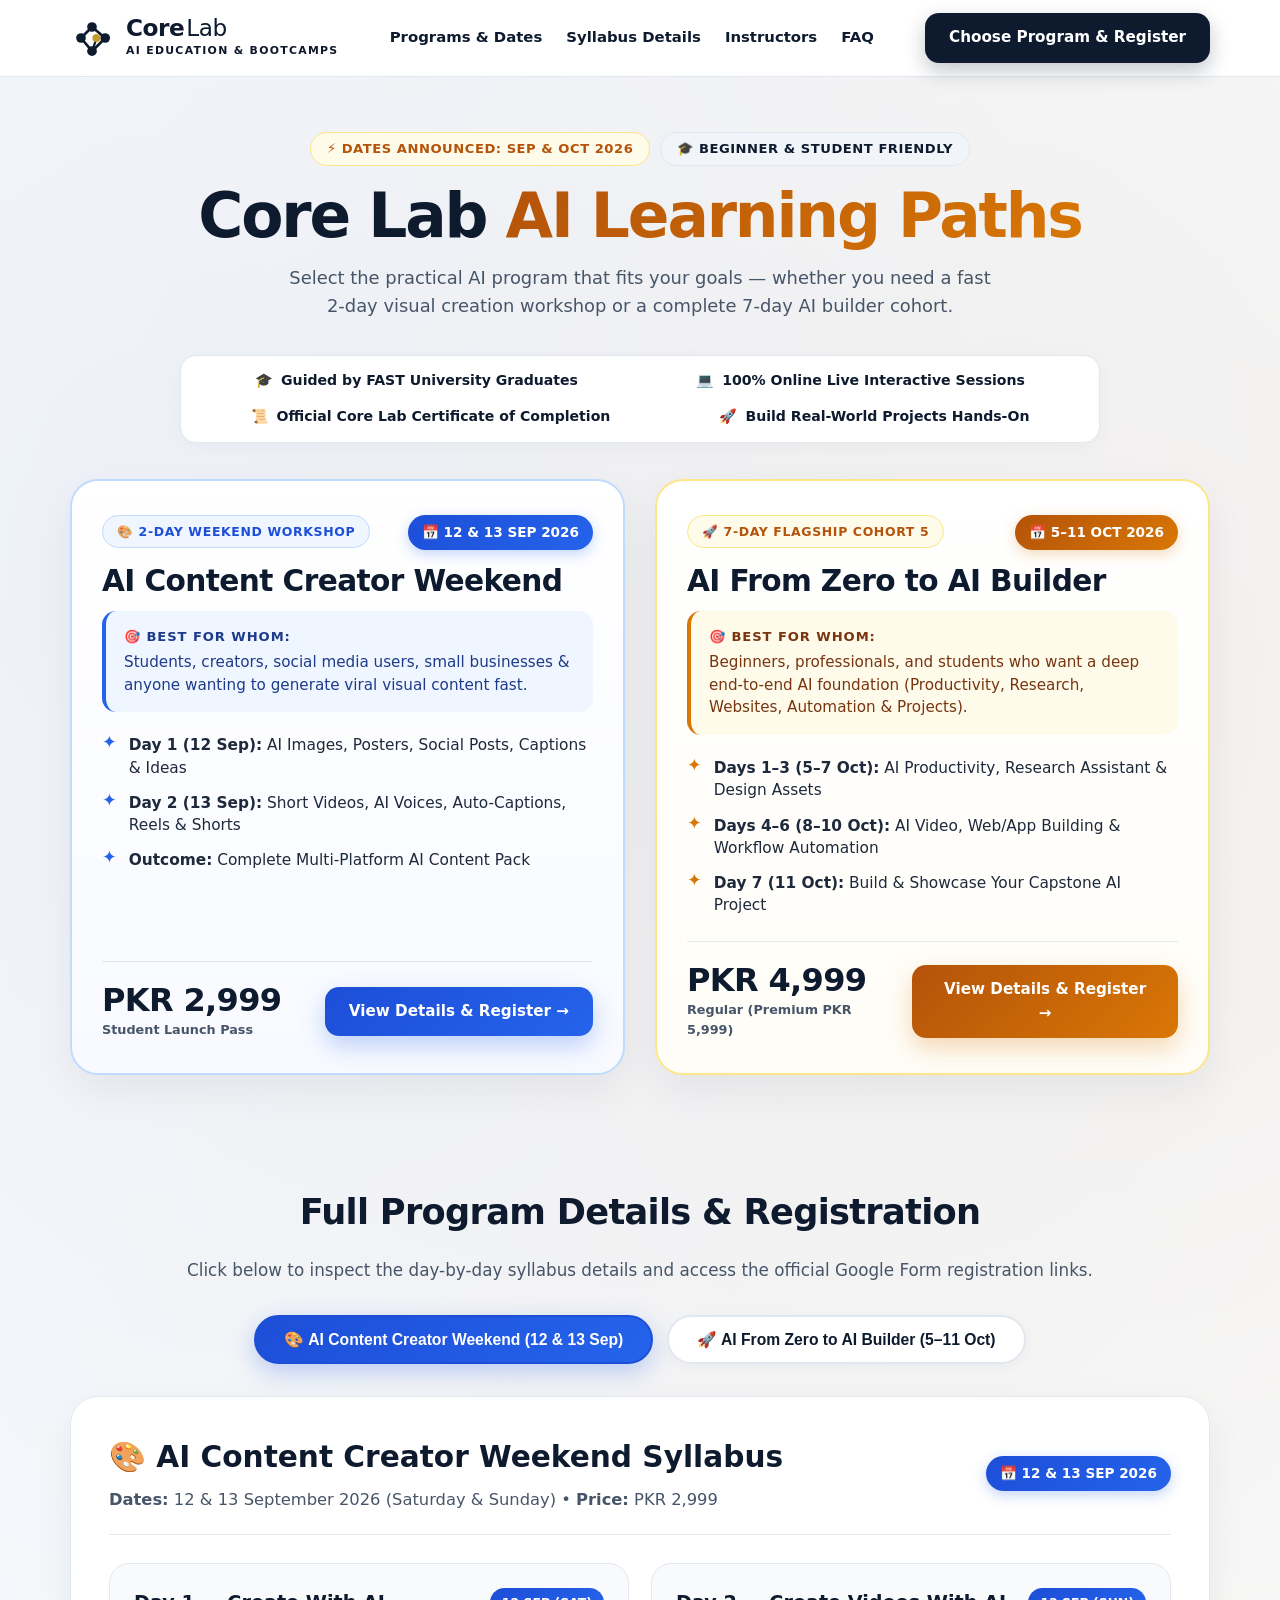
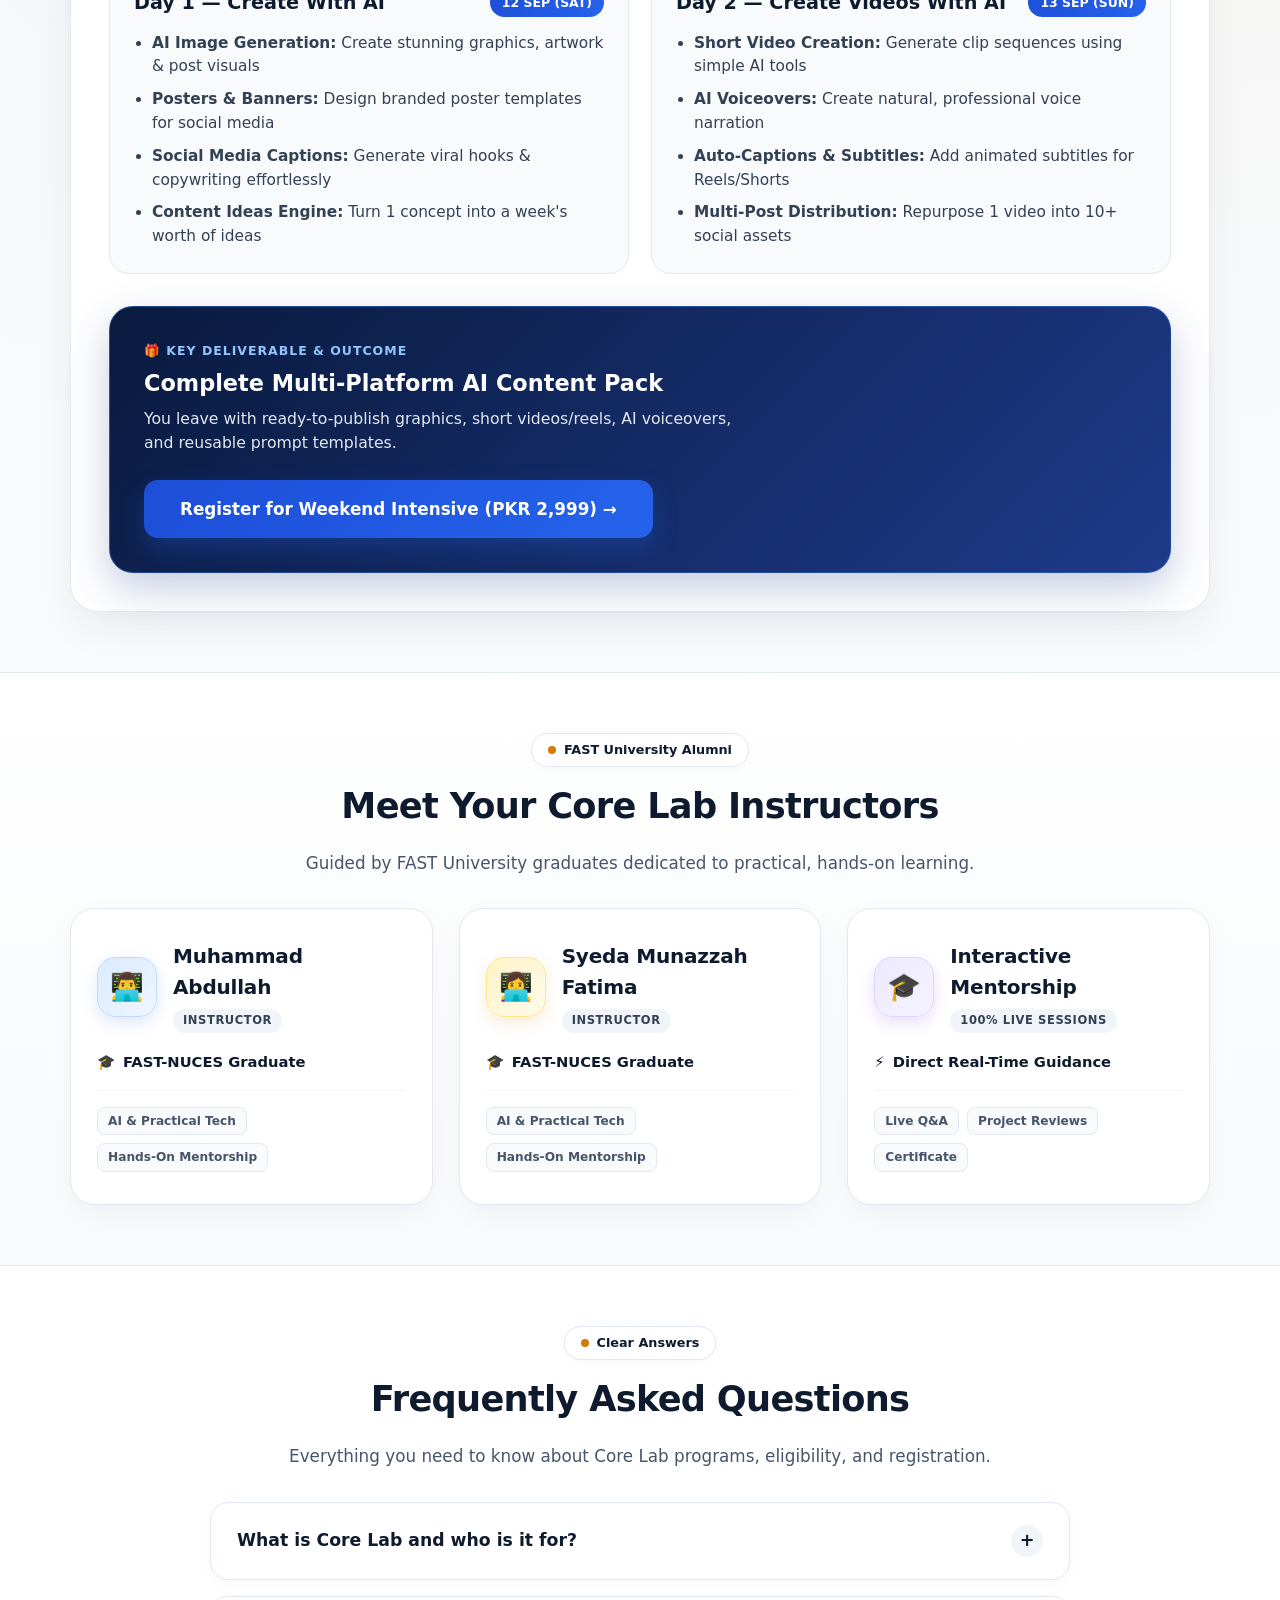
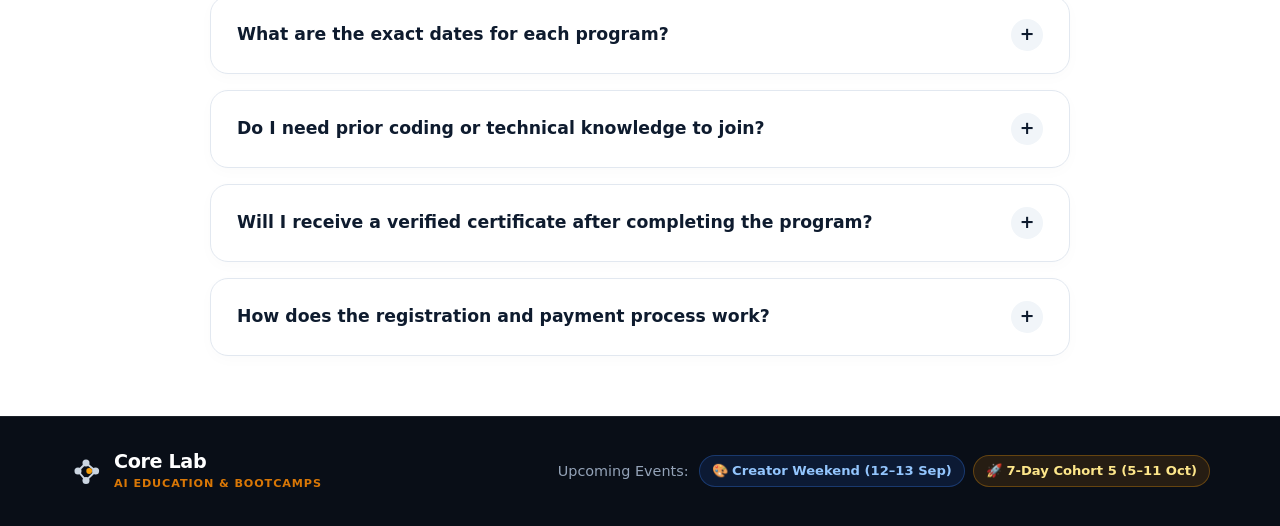
==== index.html @ d82e6e4a "fix: mobile header alignment, button scaling, and responsive text" ====
<!DOCTYPE html>
<html lang="en">
<head>
<meta charset="UTF-8">
<meta name="viewport" content="width=device-width, initial-scale=1.0">
<title>Core Lab | AI Training Programs & Cohorts 2026</title>
<meta name="description" content="Core Lab AI Education. Practical hands-on AI programs for beginners & students. AI Content Creator Weekend (12-13 Sep) & 7-Day Cohort 5 (5-11 Oct). Guided by FAST University graduates.">
<style>
:root {
  /* Core Brand Anchors */
  --core-navy: #0e1b2e;
  --core-navy-dark: #070e18;
  
  /* Vibrant Electric Cobalt / Indigo (Creator Weekend Track) */
  --creator-blue: #2563eb;
  --creator-blue-dark: #1d4ed8;
  --creator-blue-light: #eff6ff;
  --creator-blue-border: #bfdbfe;
  --creator-blue-glow: rgba(37, 99, 235, 0.28);

  /* Rich Radiant Warm Amber / Gold (7-Day AI Builder Cohort 5 Track) */
  --builder-gold: #d97706;
  --builder-gold-dark: #b45309;
  --builder-gold-light: #fffbeb;
  --builder-gold-border: #fde68a;
  --builder-gold-glow: rgba(217, 119, 6, 0.28);
  
  /* Base Neutral & Canvas */
  --ink: #0f172a;
  --muted: #475569;
  --bg: #f8fafc;
  --white: #ffffff;
  --line: #e2e8f0;
  --shadow: 0 16px 40px rgba(15, 23, 42, 0.06);
  --shadow-hover: 0 24px 50px rgba(15, 23, 42, 0.12);
}

* { box-sizing: border-box; }
html { scroll-behavior: smooth; }
body {
  margin: 0;
  font-family: Inter, ui-sans-serif, system-ui, -apple-system, BlinkMacSystemFont, "Segoe UI", Roboto, sans-serif;
  color: var(--ink);
  background: 
    radial-gradient(circle at 15% 15%, rgba(37, 99, 235, 0.05) 0%, transparent 45%),
    radial-gradient(circle at 85% 20%, rgba(217, 119, 6, 0.06) 0%, transparent 45%),
    #f8fafc;
  line-height: 1.55;
}
a { text-decoration: none; color: inherit; }

.container { width: min(1140px, 92%); margin: auto; }

/* Header */
header {
  position: sticky;
  top: 0;
  z-index: 100;
  background: rgba(255, 255, 255, 0.97);
  backdrop-filter: blur(12px);
  border-bottom: 1px solid var(--line);
}
.nav {
  height: 76px;
  display: flex;
  align-items: center;
  justify-content: space-between;
}

/* Official Core Lab Brand Logo Component */
.brand {
  display: flex;
  align-items: center;
  gap: 12px;
  text-decoration: none;
}
.logo-svg {
  width: 44px;
  height: 44px;
  flex-shrink: 0;
}
.brand-text-group {
  display: flex;
  flex-direction: column;
}
.brand-name {
  font-size: 1.45rem;
  line-height: 1;
  color: var(--core-navy);
  letter-spacing: -0.02em;
}
.brand-name b { font-weight: 900; color: var(--core-navy); }
.brand-name span { font-weight: 400; color: var(--core-navy); margin-left: 2px; }
.brand-sub {
  font-size: 0.68rem;
  font-weight: 800;
  letter-spacing: 0.12em;
  color: var(--core-gold);
  text-transform: uppercase;
  margin-top: 3px;
}

.nav-links {
  display: flex;
  gap: 24px;
  align-items: center;
}
.nav-links a {
  font-weight: 700;
  color: var(--core-navy);
  font-size: 0.93rem;
  transition: color 0.2s ease;
}
.nav-links a:hover { color: var(--core-gold); }

.btn {
  display: inline-flex;
  align-items: center;
  justify-content: center;
  gap: 8px;
  border: 0;
  border-radius: 14px;
  padding: 13px 24px;
  font-weight: 800;
  cursor: pointer;
  transition: all 0.22s ease;
  font-size: 0.95rem;
  text-align: center;
}
.btn:hover { transform: translateY(-2px); }
.btn-primary {
  background: var(--core-navy);
  color: white;
  box-shadow: 0 8px 20px rgba(14, 27, 46, 0.25);
}
.btn-primary:hover {
  background: #1a2b44;
}
.btn-header {
  white-space: nowrap;
  flex-shrink: 0;
}
.btn-header .mobile-text { display: none; }
.btn-header .desktop-text { display: inline; }
.btn-creator {
  background: linear-gradient(135deg, var(--creator-blue-dark), var(--creator-blue));
  color: white;
  box-shadow: 0 10px 25px var(--creator-blue-glow);
}
.btn-creator:hover {
  box-shadow: 0 14px 30px rgba(37, 99, 235, 0.45);
}
.btn-builder {
  background: linear-gradient(135deg, var(--builder-gold-dark), var(--builder-gold));
  color: white;
  box-shadow: 0 10px 25px var(--builder-gold-glow);
}
.btn-builder:hover {
  box-shadow: 0 14px 30px rgba(217, 119, 6, 0.45);
}
.btn-outline {
  background: white;
  border: 2px solid var(--line);
  color: var(--core-navy);
}

/* Hero Section */
.hero {
  padding: 55px 0 50px;
  background: transparent;
  text-align: center;
}
.hero-tag-group {
  display: flex;
  justify-content: center;
  gap: 10px;
  flex-wrap: wrap;
  margin-bottom: 16px;
}
.hero-tag {
  background: var(--builder-gold-light);
  color: var(--builder-gold-dark);
  border: 1px solid var(--builder-gold-border);
  font-weight: 800;
  border-radius: 999px;
  padding: 6px 16px;
  font-size: 0.82rem;
  letter-spacing: 0.04em;
}
.hero-tag-navy {
  background: #f1f5f9;
  color: var(--core-navy);
  border-color: #e2e8f0;
}

.hero h1 {
  font-size: clamp(2.4rem, 4.8vw, 4rem);
  line-height: 1.1;
  color: var(--core-navy);
  margin: 0 0 14px;
  letter-spacing: -0.035em;
}
.hero h1 span { 
  background: linear-gradient(135deg, var(--builder-gold-dark), var(--builder-gold));
  -webkit-background-clip: text;
  -webkit-text-fill-color: transparent;
}
.hero p {
  font-size: 1.12rem;
  color: var(--muted);
  max-width: 720px;
  margin: 0 auto 36px;
}

/* Trust Banner */
.trust-banner {
  background: white;
  border: 1px solid var(--line);
  border-radius: 16px;
  padding: 14px 22px;
  max-width: 920px;
  margin: 0 auto 36px;
  display: flex;
  justify-content: space-around;
  align-items: center;
  flex-wrap: wrap;
  gap: 14px;
  box-shadow: 0 4px 20px rgba(0,0,0,0.03);
}
.trust-item {
  display: flex;
  align-items: center;
  gap: 8px;
  font-weight: 700;
  font-size: 0.88rem;
  color: var(--core-navy);
}

/* FRONT PAGE DUAL CARDS */
.dual-programs-grid {
  display: grid;
  grid-template-columns: 1fr 1fr;
  gap: 30px;
  align-items: stretch;
}

.program-card {
  background: white;
  border-radius: 28px;
  padding: 34px 30px;
  box-shadow: var(--shadow);
  display: flex;
  flex-direction: column;
  justify-content: space-between;
  text-align: left;
  position: relative;
  transition: all 0.28s cubic-bezier(0.16, 1, 0.3, 1);
  overflow: hidden;
}
.program-card:hover {
  transform: translateY(-4px);
}

/* LEFT CARD: VIBRANT ELECTRIC COBALT */
.program-card.creator-card {
  border: 2px solid var(--creator-blue-border);
  background: linear-gradient(180deg, #ffffff 0%, #f8faff 100%);
}
.program-card.creator-card:hover {
  border-color: var(--creator-blue);
  box-shadow: 0 24px 50px var(--creator-blue-glow);
}

/* RIGHT CARD: RADIANT AMBER GOLD */
.program-card.builder-card {
  border: 2px solid var(--builder-gold-border);
  background: linear-gradient(180deg, #ffffff 0%, #fffdf7 100%);
}
.program-card.builder-card:hover {
  border-color: var(--builder-gold);
  box-shadow: 0 24px 50px var(--builder-gold-glow);
}

.card-header-top {
  display: flex;
  justify-content: space-between;
  align-items: flex-start;
  gap: 10px;
  margin-bottom: 14px;
}
.category-badge {
  padding: 6px 14px;
  border-radius: 999px;
  font-weight: 800;
  font-size: 0.78rem;
  letter-spacing: 0.05em;
  text-transform: uppercase;
}
.badge-creator { 
  background: var(--creator-blue-light); 
  color: var(--creator-blue-dark); 
  border: 1px solid var(--creator-blue-border);
}
.badge-builder { 
  background: var(--builder-gold-light); 
  color: var(--builder-gold-dark); 
  border: 1px solid var(--builder-gold-border);
}

.date-pill {
  display: inline-flex;
  align-items: center;
  gap: 6px;
  padding: 7px 14px;
  border-radius: 999px;
  font-weight: 800;
  font-size: 0.85rem;
}
.pill-creator { 
  background: linear-gradient(135deg, var(--creator-blue-dark), var(--creator-blue)); 
  color: white; 
  box-shadow: 0 4px 14px var(--creator-blue-glow);
}
.pill-builder { 
  background: linear-gradient(135deg, var(--builder-gold-dark), var(--builder-gold)); 
  color: white; 
  box-shadow: 0 4px 14px var(--builder-gold-glow);
}

.program-card h2 {
  font-size: 1.85rem;
  color: var(--core-navy);
  margin: 10px 0 12px;
  line-height: 1.18;
  letter-spacing: -0.02em;
}

.best-for-box {
  border-radius: 14px;
  padding: 16px 18px;
  margin: 12px 0 22px;
  font-size: 0.95rem;
  line-height: 1.5;
}
.creator-card .best-for-box {
  background: var(--creator-blue-light);
  border-left: 4px solid var(--creator-blue);
  color: #1e3a8a;
}
.builder-card .best-for-box {
  background: var(--builder-gold-light);
  border-left: 4px solid var(--builder-gold);
  color: #78350f;
}
.best-for-box strong {
  display: block;
  font-size: 0.82rem;
  text-transform: uppercase;
  letter-spacing: 0.07em;
  margin-bottom: 4px;
  font-weight: 800;
}

.syllabus-highlights {
  list-style: none;
  padding: 0;
  margin: 0 0 24px;
  display: grid;
  gap: 13px;
}
.syllabus-highlights li {
  display: flex;
  align-items: flex-start;
  gap: 12px;
  font-size: 0.96rem;
  color: #1e293b;
  line-height: 1.45;
}
.syllabus-highlights .bullet {
  font-weight: 900;
  font-size: 1.1rem;
  line-height: 1;
}
.bullet-creator { color: var(--creator-blue); }
.bullet-builder { color: var(--builder-gold); }

.card-footer {
  border-top: 1.5px solid var(--line);
  padding-top: 22px;
  display: flex;
  align-items: center;
  justify-content: space-between;
  gap: 12px;
  margin-top: auto;
}
.price-display { display: flex; flex-direction: column; }
.price-val { font-size: 2rem; font-weight: 900; color: var(--core-navy); line-height: 1; letter-spacing: -0.02em; }
.price-sub { font-size: 0.8rem; color: var(--muted); margin-top: 4px; font-weight: 700; }

/* Interactive Tabs Section */
section { padding: 60px 0; }
.section-title { text-align: center; margin-bottom: 32px; }
.section-title h2 { font-size: 2.2rem; color: var(--core-navy); margin: 0 0 8px; letter-spacing: -0.02em; }
.section-title p { color: var(--muted); font-size: 1.05rem; }

.tabs-container {
  display: flex;
  justify-content: center;
  gap: 14px;
  margin-bottom: 32px;
}
.tab-btn {
  display: inline-flex;
  align-items: center;
  gap: 10px;
  background: white;
  border: 2px solid var(--line);
  color: var(--core-navy);
  padding: 13px 28px;
  border-radius: 999px;
  font-weight: 800;
  font-size: 0.98rem;
  cursor: pointer;
  transition: all 0.22s ease;
  box-shadow: 0 4px 15px rgba(0,0,0,0.03);
}
.tab-btn:hover { transform: translateY(-2px); }
.tab-btn.active-creator {
  background: linear-gradient(135deg, var(--creator-blue-dark), var(--creator-blue));
  color: white;
  border-color: var(--creator-blue-dark);
  box-shadow: 0 8px 25px var(--creator-blue-glow);
}
.tab-btn.active-builder {
  background: linear-gradient(135deg, var(--builder-gold-dark), var(--builder-gold));
  color: white;
  border-color: var(--builder-gold-dark);
  box-shadow: 0 8px 25px var(--builder-gold-glow);
}

.tab-content { display: none; }
.tab-content.active { 
  display: block; 
  animation: tabReveal 0.4s cubic-bezier(0.16, 1, 0.3, 1); 
}

@keyframes tabReveal {
  from { 
    opacity: 0; 
    transform: translateY(14px) scale(0.99); 
  }
  to { 
    opacity: 1; 
    transform: translateY(0) scale(1); 
  }
}

/* Detail Card Views */
.detail-card {
  background: white;
  border-radius: 28px;
  border: 1px solid var(--line);
  padding: 38px;
  box-shadow: var(--shadow);
  transition: box-shadow 0.3s ease;
}
.detail-header {
  border-bottom: 1px solid var(--line);
  padding-bottom: 22px;
  margin-bottom: 28px;
  display: flex;
  justify-content: space-between;
  align-items: center;
  flex-wrap: wrap;
  gap: 20px;
}
.detail-header h3 { font-size: 1.85rem; margin: 0 0 6px; color: var(--core-navy); }
.detail-header p { margin: 0; color: var(--muted); font-size: 1.02rem; }

.days-grid-2 { display: grid; grid-template-columns: 1fr 1fr; gap: 22px; }
.days-grid-7 { display: grid; grid-template-columns: repeat(2, 1fr); gap: 20px; }

.day-detail-box {
  background: #f8fafc;
  border: 1.5px solid var(--line);
  border-radius: 20px;
  padding: 24px;
  transition: all 0.28s cubic-bezier(0.16, 1, 0.3, 1);
}
.day-detail-box:hover {
  background: #ffffff;
  border-color: #cbd5e1;
  transform: translateY(-3px);
  box-shadow: 0 10px 25px rgba(0,0,0,0.04);
}
.day-detail-box h4 { font-size: 1.2rem; margin: 0 0 14px; color: var(--core-navy); display: flex; align-items: center; justify-content: space-between; }
.day-badge { font-size: 0.78rem; background: var(--core-navy); color: white; padding: 5px 12px; border-radius: 999px; font-weight: 800; }
.day-badge-creator { background: linear-gradient(135deg, var(--creator-blue-dark), var(--creator-blue)); color: white; }
.day-badge-builder { background: linear-gradient(135deg, var(--builder-gold-dark), var(--builder-gold)); color: white; }

.day-detail-box ul {
  margin: 0;
  padding-left: 18px;
  color: #334155;
  display: grid;
  gap: 9px;
  font-size: 0.96rem;
}

/* Luminous Professional Registration Blocks */
.registration-outcome-card {
  margin-top: 32px;
  border-radius: 24px;
  padding: 34px;
  display: flex;
  align-items: center;
  justify-content: space-between;
  flex-wrap: wrap;
  gap: 24px;
}
.outcome-creator {
  background: linear-gradient(135deg, #091a3e 0%, #1e3a8a 100%);
  border: 1.5px solid rgba(59, 130, 246, 0.4);
  box-shadow: 0 16px 40px rgba(30, 58, 138, 0.25);
  color: white;
}
.outcome-builder {
  background: linear-gradient(135deg, #1c1305 0%, #451a03 50%, #172554 100%);
  border: 1.5px solid rgba(245, 158, 11, 0.45);
  box-shadow: 0 16px 40px rgba(180, 83, 9, 0.25);
  color: white;
}
.roc-badge {
  font-weight: 800;
  font-size: 0.78rem;
  letter-spacing: 0.08em;
  text-transform: uppercase;
  display: block;
  margin-bottom: 6px;
}
.outcome-creator .roc-badge { color: #93c5fd; }
.outcome-builder .roc-badge { color: #fcd34d; }
.roc-info h4 { font-size: 1.4rem; margin: 0 0 6px; color: white; }
.roc-info p { margin: 0; color: #e2e8f0; font-size: 0.98rem; max-width: 600px; }

/* Professional Section Badges */
.section-badge {
  display: inline-flex;
  align-items: center;
  gap: 8px;
  background: white;
  border: 1px solid var(--line);
  padding: 6px 16px;
  border-radius: 999px;
  font-size: 0.8rem;
  font-weight: 800;
  color: var(--core-navy);
  margin-bottom: 12px;
  box-shadow: 0 2px 10px rgba(0,0,0,0.03);
}
.section-badge .dot {
  width: 8px;
  height: 8px;
  border-radius: 50%;
  background: var(--builder-gold);
}

/* Mentors & Instructors Section */
.instructors-section {
  background: linear-gradient(180deg, #ffffff 0%, #f8fafc 100%);
  border-top: 1px solid var(--line);
  position: relative;
}
.info-grid { 
  display: grid; 
  grid-template-columns: repeat(3, 1fr); 
  gap: 26px; 
}
.mentor-card {
  background: white;
  border: 1.5px solid var(--line);
  border-radius: 24px;
  padding: 32px 26px;
  box-shadow: 0 10px 30px rgba(15, 23, 42, 0.04);
  transition: all 0.35s cubic-bezier(0.16, 1, 0.3, 1);
  display: flex;
  flex-direction: column;
  position: relative;
  overflow: hidden;
}
.mentor-card::before {
  content: '';
  position: absolute;
  top: 0;
  left: 0;
  right: 0;
  height: 4px;
  background: linear-gradient(90deg, var(--creator-blue), var(--builder-gold));
  opacity: 0;
  transition: opacity 0.3s ease;
}
.mentor-card:hover {
  transform: translateY(-6px);
  border-color: rgba(37, 99, 235, 0.3);
  box-shadow: 0 20px 45px rgba(15, 23, 42, 0.1);
}
.mentor-card:hover::before {
  opacity: 1;
}

.mentor-header {
  display: flex;
  align-items: center;
  gap: 16px;
  margin-bottom: 18px;
}
.mentor-avatar {
  width: 60px;
  height: 60px;
  border-radius: 18px;
  display: flex;
  align-items: center;
  justify-content: center;
  font-size: 1.7rem;
  flex-shrink: 0;
  position: relative;
}
.avatar-blue {
  background: linear-gradient(135deg, #dbeafe, #eff6ff);
  color: #1d4ed8;
  border: 1.5px solid #bfdbfe;
  box-shadow: 0 6px 16px rgba(37, 99, 235, 0.15);
}
.avatar-gold {
  background: linear-gradient(135deg, #fef3c7, #fffbeb);
  color: #b45309;
  border: 1.5px solid #fde68a;
  box-shadow: 0 6px 16px rgba(217, 119, 6, 0.15);
}
.avatar-purple {
  background: linear-gradient(135deg, #ede9fe, #f5f3ff);
  color: #6d28d9;
  border: 1.5px solid #ddd6fe;
  box-shadow: 0 6px 16px rgba(109, 40, 217, 0.15);
}

.mentor-title-group h3 {
  font-size: 1.25rem;
  color: var(--core-navy);
  margin: 0 0 4px;
  font-weight: 800;
  letter-spacing: -0.01em;
}
.mentor-badge-tag {
  display: inline-block;
  font-size: 0.72rem;
  font-weight: 800;
  letter-spacing: 0.05em;
  text-transform: uppercase;
  padding: 3px 10px;
  border-radius: 999px;
  background: #f1f5f9;
  color: #334155;
}
.mentor-card:hover .mentor-badge-tag {
  background: #eff6ff;
  color: var(--creator-blue);
}

.mentor-credential {
  font-size: 0.92rem;
  font-weight: 700;
  color: var(--core-navy);
  display: flex;
  align-items: center;
  gap: 8px;
  margin-bottom: 16px;
}

.mentor-skills {
  display: flex;
  flex-wrap: wrap;
  gap: 8px;
  margin-top: auto;
  padding-top: 16px;
  border-top: 1px solid #f1f5f9;
}
.skill-pill {
  font-size: 0.76rem;
  font-weight: 700;
  padding: 4px 10px;
  border-radius: 8px;
  background: #f8fafc;
  border: 1px solid var(--line);
  color: #475569;
  transition: all 0.2s ease;
}
.mentor-card:hover .skill-pill {
  background: white;
  border-color: #cbd5e1;
  color: var(--core-navy);
}

/* Custom Professional Animated FAQ Accordion */
.faq-section {
  background: #ffffff;
  border-top: 1px solid var(--line);
}
.faq { 
  display: grid; 
  gap: 16px; 
  max-width: 860px; 
  margin: auto; 
}
.faq details {
  background: white;
  border: 1.5px solid var(--line);
  border-radius: 18px;
  padding: 0;
  transition: all 0.3s cubic-bezier(0.16, 1, 0.3, 1);
  overflow: hidden;
  box-shadow: 0 4px 15px rgba(0,0,0,0.02);
}
.faq details:hover {
  border-color: #cbd5e1;
  box-shadow: 0 8px 25px rgba(0,0,0,0.05);
}
.faq details[open] {
  border-color: var(--creator-blue);
  box-shadow: 0 12px 30px rgba(37, 99, 235, 0.1);
  background: #ffffff;
}
.faq summary {
  padding: 22px 26px;
  font-weight: 800;
  color: var(--core-navy);
  cursor: pointer;
  font-size: 1.08rem;
  display: flex;
  align-items: center;
  justify-content: space-between;
  list-style: none;
  user-select: none;
  transition: color 0.2s ease;
}
.faq summary::-webkit-details-marker { display: none; }
.faq summary::marker { display: none; }
.faq summary:hover { color: var(--creator-blue); }
.faq details[open] summary { color: var(--creator-blue); border-bottom: 1px solid #f1f5f9; }

.faq-toggle-icon {
  width: 32px;
  height: 32px;
  border-radius: 50%;
  background: #f1f5f9;
  display: flex;
  align-items: center;
  justify-content: center;
  font-size: 1.1rem;
  font-weight: 700;
  color: var(--core-navy);
  flex-shrink: 0;
  transition: all 0.3s cubic-bezier(0.16, 1, 0.3, 1);
}
.faq details[open] .faq-toggle-icon {
  transform: rotate(45deg);
  background: var(--creator-blue);
  color: white;
}
.faq-content {
  padding: 20px 26px 24px;
  color: var(--muted);
  line-height: 1.7;
  font-size: 0.98rem;
  animation: fadeInDown 0.3s ease;
}
@keyframes fadeInDown {
  from { opacity: 0; transform: translateY(-6px); }
  to { opacity: 1; transform: translateY(0); }
}

footer {
  background: #090e17;
  color: #94a3b8;
  padding: 34px 0;
  font-size: 0.92rem;
  border-top: 1px solid rgba(255, 255, 255, 0.08);
}
.footer-inner {
  display: flex;
  align-items: center;
  justify-content: space-between;
  flex-wrap: wrap;
  gap: 20px;
}
.footer-brand {
  display: flex;
  align-items: center;
  gap: 12px;
}
.footer-brand .f-name {
  color: white;
  font-weight: 800;
  font-size: 1.2rem;
  line-height: 1.1;
  letter-spacing: -0.02em;
}
.footer-brand .f-sub {
  color: var(--builder-gold);
  font-size: 0.7rem;
  font-weight: 800;
  text-transform: uppercase;
  letter-spacing: 0.08em;
  margin-top: 3px;
}
.footer-right {
  display: flex;
  align-items: center;
  flex-wrap: wrap;
  gap: 10px;
  font-size: 0.9rem;
  color: #94a3b8;
}
.footer-event-pills {
  display: flex;
  align-items: center;
  flex-wrap: wrap;
  gap: 8px;
}
.footer-event-pill {
  display: inline-flex;
  align-items: center;
  gap: 6px;
  padding: 5px 12px;
  border-radius: 999px;
  font-size: 0.82rem;
  font-weight: 700;
}
.footer-event-pill.pill-blue {
  background: rgba(37, 99, 235, 0.14);
  color: #93c5fd;
  border: 1px solid rgba(59, 130, 246, 0.3);
}
.footer-event-pill.pill-amber {
  background: rgba(217, 119, 6, 0.14);
  color: #fde68a;
  border: 1px solid rgba(245, 158, 11, 0.3);
}

@media (max-width: 900px) {
  .dual-programs-grid, .days-grid-2, .days-grid-7, .info-grid { grid-template-columns: 1fr; }
  .nav-links { display: none; }
  .card-footer, .registration-outcome-card, .footer-inner { flex-direction: column; align-items: stretch; text-align: center; }
  .footer-right, .footer-brand { justify-content: center; }
  .price-display { align-items: center; margin-bottom: 12px; }

  /* Mobile Header Alignment & Proportions */
  .nav {
    height: 66px;
  }
  .btn-header {
    padding: 9px 18px;
    font-size: 0.86rem;
    border-radius: 10px;
  }
  .btn-header .desktop-text { display: none; }
  .btn-header .mobile-text { display: inline; }

  .brand {
    gap: 9px;
  }
  .logo-svg {
    width: 38px;
    height: 38px;
  }
  .brand-name {
    font-size: 1.25rem;
  }
  .brand-sub {
    font-size: 0.6rem;
    letter-spacing: 0.08em;
  }
}

@media (max-width: 480px) {
  .nav {
    height: 62px;
  }
  .btn-header {
    padding: 8px 14px;
    font-size: 0.82rem;
  }
  .logo-svg {
    width: 34px;
    height: 34px;
  }
  .brand-name {
    font-size: 1.16rem;
  }
  .brand-sub {
    font-size: 0.55rem;
  }
}
</style>
</head>
<body>

<header>
  <div class="container nav">
    <!-- Official Core Lab Brand Logo -->
    <a href="#" class="brand">
      <svg class="logo-svg" viewBox="0 0 100 100" fill="none" xmlns="http://www.w3.org/2000/svg">
        <line x1="25" y1="50" x2="50" y2="25" stroke="#0e1b2e" stroke-width="6" stroke-linecap="round"/>
        <line x1="50" y1="25" x2="80" y2="50" stroke="#0e1b2e" stroke-width="6" stroke-linecap="round"/>
        <line x1="80" y1="50" x2="50" y2="80" stroke="#0e1b2e" stroke-width="6" stroke-linecap="round"/>
        <line x1="50" y1="80" x2="25" y2="50" stroke="#0e1b2e" stroke-width="6" stroke-linecap="round"/>
        <line x1="50" y1="80" x2="60" y2="52" stroke="#0e1b2e" stroke-width="5" stroke-linecap="round"/>
        
        <circle cx="50" cy="25" r="11" fill="#0e1b2e"/>
        <circle cx="80" cy="50" r="11" fill="#0e1b2e"/>
        <circle cx="50" cy="80" r="11" fill="#0e1b2e"/>
        <circle cx="25" cy="50" r="11" fill="#0e1b2e"/>
        
        <circle cx="60" cy="50" r="9" fill="#c59b27"/>
      </svg>
      <div class="brand-text-group">
        <div class="brand-name"><b>Core</b><span>Lab</span></div>
        <div class="brand-sub">AI Education & Bootcamps</div>
      </div>
    </a>

    <div class="nav-links">
      <a href="#programs">Programs & Dates</a>
      <a href="#details">Syllabus Details</a>
      <a href="#instructors">Instructors</a>
      <a href="#faq">FAQ</a>
    </div>
    <a class="btn btn-primary btn-header" href="#programs">
      <span class="desktop-text">Choose Program & Register</span>
      <span class="mobile-text">Register Now</span>
    </a>
  </div>
</header>

<main>
<!-- HERO & FRONT PAGE DUAL PROGRAM SECTION -->
<section class="hero" id="programs">
  <div class="container">
    <div class="hero-tag-group">
      <span class="hero-tag">⚡ DATES ANNOUNCED: SEP & OCT 2026</span>
      <span class="hero-tag hero-tag-navy">🎓 BEGINNER & STUDENT FRIENDLY</span>
    </div>
    
    <h1>Core Lab <span>AI Learning Paths</span></h1>
    <p>Select the practical AI program that fits your goals — whether you need a fast 2-day visual creation workshop or a complete 7-day AI builder cohort.</p>

    <!-- TRUST BADGE BAR FOR PARENTS & STUDENTS -->
    <div class="trust-banner">
      <div class="trust-item"><span>🎓</span> Guided by FAST University Graduates</div>
      <div class="trust-item"><span>💻</span> 100% Online Live Interactive Sessions</div>
      <div class="trust-item"><span>📜</span> Official Core Lab Certificate of Completion</div>
      <div class="trust-item"><span>🚀</span> Build Real-World Projects Hands-On</div>
    </div>

    <!-- FRONT PAGE DUAL CARDS (SIDE-BY-SIDE) -->
    <div class="dual-programs-grid">
      
      <!-- LEFT CARD: WEEKEND PLAN (VIBRANT ELECTRIC COBALT) -->
      <div class="program-card creator-card">
        <div>
          <div class="card-header-top">
            <span class="category-badge badge-creator">🎨 2-DAY WEEKEND WORKSHOP</span>
            <span class="date-pill pill-creator">📅 12 & 13 SEP 2026</span>
          </div>

          <h2>AI Content Creator Weekend</h2>
          
          <div class="best-for-box">
            <strong>🎯 BEST FOR WHOM:</strong>
            Students, creators, social media users, small businesses & anyone wanting to generate viral visual content fast.
          </div>

          <ul class="syllabus-highlights">
            <li>
              <span class="bullet bullet-creator">✦</span>
              <span><strong>Day 1 (12 Sep):</strong> AI Images, Posters, Social Posts, Captions & Ideas</span>
            </li>
            <li>
              <span class="bullet bullet-creator">✦</span>
              <span><strong>Day 2 (13 Sep):</strong> Short Videos, AI Voices, Auto-Captions, Reels & Shorts</span>
            </li>
            <li>
              <span class="bullet bullet-creator">✦</span>
              <span><strong>Outcome:</strong> Complete Multi-Platform AI Content Pack</span>
            </li>
          </ul>
        </div>

        <div class="card-footer">
          <div class="price-display">
            <span class="price-val">PKR 2,999</span>
            <span class="price-sub">Student Launch Pass</span>
          </div>
          <a class="btn btn-creator" href="#details" onclick="switchTab('tab-weekend')">View Details & Register →</a>
        </div>
      </div>

      <!-- RIGHT CARD: 7-DAY PLAN (RADIANT AMBER GOLD) -->
      <div class="program-card builder-card">
        <div>
          <div class="card-header-top">
            <span class="category-badge badge-builder">🚀 7-DAY FLAGSHIP COHORT 5</span>
            <span class="date-pill pill-builder">📅 5–11 OCT 2026</span>
          </div>

          <h2>AI From Zero to AI Builder</h2>
          
          <div class="best-for-box">
            <strong>🎯 BEST FOR WHOM:</strong>
            Beginners, professionals, and students who want a deep end-to-end AI foundation (Productivity, Research, Websites, Automation & Projects).
          </div>

          <ul class="syllabus-highlights">
            <li>
              <span class="bullet bullet-builder">✦</span>
              <span><strong>Days 1–3 (5–7 Oct):</strong> AI Productivity, Research Assistant & Design Assets</span>
            </li>
            <li>
              <span class="bullet bullet-builder">✦</span>
              <span><strong>Days 4–6 (8–10 Oct):</strong> AI Video, Web/App Building & Workflow Automation</span>
            </li>
            <li>
              <span class="bullet bullet-builder">✦</span>
              <span><strong>Day 7 (11 Oct):</strong> Build & Showcase Your Capstone AI Project</span>
            </li>
          </ul>
        </div>

        <div class="card-footer">
          <div class="price-display">
            <span class="price-val">PKR 4,999</span>
            <span class="price-sub">Regular (Premium PKR 5,999)</span>
          </div>
          <a class="btn btn-builder" href="#details" onclick="switchTab('tab-cohort5')">View Details & Register →</a>
        </div>
      </div>

    </div>
  </div>
</section>

<!-- INTERACTIVE DETAILS & REGISTRATION SECTION -->
<section id="details">
  <div class="container">
    <div class="section-title">
      <h2>Full Program Details & Registration</h2>
      <p>Click below to inspect the day-by-day syllabus details and access the official Google Form registration links.</p>
    </div>

    <!-- INTERACTIVE TAB BUTTONS -->
    <div class="tabs-container">
      <button id="btn-tab-weekend" class="tab-btn active-creator" onclick="switchTab('tab-weekend')">
        🎨 AI Content Creator Weekend (12 & 13 Sep)
      </button>
      <button id="btn-tab-cohort5" class="tab-btn" onclick="switchTab('tab-cohort5')">
        🚀 AI From Zero to AI Builder (5–11 Oct)
      </button>
    </div>

    <!-- TAB 1: WEEKEND INTENSIVE -->
    <div id="tab-weekend" class="tab-content active">
      <div class="detail-card">
        <div class="detail-header">
          <div>
            <h3>🎨 AI Content Creator Weekend Syllabus</h3>
            <p><strong>Dates:</strong> 12 & 13 September 2026 (Saturday & Sunday) • <strong>Price:</strong> PKR 2,999</p>
          </div>
          <span class="date-pill pill-creator">📅 12 & 13 SEP 2026</span>
        </div>

        <div class="days-grid-2">
          <div class="day-detail-box">
            <h4>Day 1 — Create With AI <span class="day-badge day-badge-creator">12 SEP (SAT)</span></h4>
            <ul>
              <li><strong>AI Image Generation:</strong> Create stunning graphics, artwork & post visuals</li>
              <li><strong>Posters & Banners:</strong> Design branded poster templates for social media</li>
              <li><strong>Social Media Captions:</strong> Generate viral hooks & copywriting effortlessly</li>
              <li><strong>Content Ideas Engine:</strong> Turn 1 concept into a week's worth of ideas</li>
            </ul>
          </div>

          <div class="day-detail-box">
            <h4>Day 2 — Create Videos With AI <span class="day-badge day-badge-creator">13 SEP (SUN)</span></h4>
            <ul>
              <li><strong>Short Video Creation:</strong> Generate clip sequences using simple AI tools</li>
              <li><strong>AI Voiceovers:</strong> Create natural, professional voice narration</li>
              <li><strong>Auto-Captions & Subtitles:</strong> Add animated subtitles for Reels/Shorts</li>
              <li><strong>Multi-Post Distribution:</strong> Repurpose 1 video into 10+ social assets</li>
            </ul>
          </div>
        </div>

        <!-- SINGLE CLEAN REGISTRATION BLOCK -->
        <div class="registration-outcome-card outcome-creator">
          <div class="roc-info">
            <span class="roc-badge">🎁 KEY DELIVERABLE & OUTCOME</span>
            <h4>Complete Multi-Platform AI Content Pack</h4>
            <p>You leave with ready-to-publish graphics, short videos/reels, AI voiceovers, and reusable prompt templates.</p>
          </div>
          <a class="btn btn-creator" href="https://docs.google.com/forms/d/e/1FAIpQLSdxMt2pikc2e0EE8xG9ZjZqpPo9_-Hz0b7QB6LWlk7AHBn2dw/viewform?usp=publish-editor" target="_blank" rel="noopener" style="padding:16px 36px;font-size:1.05rem;">Register for Weekend Intensive (PKR 2,999) →</a>
        </div>
      </div>
    </div>

    <!-- TAB 2: COHORT 5 7-DAY -->
    <div id="tab-cohort5" class="tab-content">
      <div class="detail-card">
        <div class="detail-header">
          <div>
            <h3>🚀 7-Day Cohort 5 Syllabus</h3>
            <p><strong>Dates:</strong> 5–11 October 2026 (Monday to Sunday) • <strong>Price:</strong> PKR 4,999 (Regular) / PKR 5,999 (Premium)</p>
          </div>
          <span class="date-pill pill-builder">📅 5–11 OCT 2026</span>
        </div>

        <div class="days-grid-7">
          <div class="day-detail-box">
            <h4>Day 1: AI Basics & Productivity <span class="day-badge day-badge-builder">5 OCT</span></h4>
            <ul>
              <li>Understand how AI models work from zero</li>
              <li>Master prompt engineering for daily tasks</li>
              <li>Build your Personal AI Productivity Kit</li>
            </ul>
          </div>

          <div class="day-detail-box">
            <h4>Day 2: Research & Documents <span class="day-badge day-badge-builder">6 OCT</span></h4>
            <ul>
              <li>Summarize long PDFs, books & reports</li>
              <li>Extract answers and key takeaways 10x faster</li>
              <li>Build your AI Research Assistant</li>
            </ul>
          </div>

          <div class="day-detail-box">
            <h4>Day 3: Images & Visual Content <span class="day-badge day-badge-builder">7 OCT</span></h4>
            <ul>
              <li>Create photorealistic graphics & images</li>
              <li>Design social media visual content</li>
              <li>Build your AI Visual Content Pack</li>
            </ul>
          </div>

          <div class="day-detail-box">
            <h4>Day 4: Video, Voice & Social <span class="day-badge day-badge-builder">8 OCT</span></h4>
            <ul>
              <li>Create short-form video clips with AI</li>
              <li>Generate realistic human AI voices</li>
              <li>Build your First Complete AI Video</li>
            </ul>
          </div>

          <div class="day-detail-box">
            <h4>Day 5: Web & App Building <span class="day-badge day-badge-builder">9 OCT</span></h4>
            <ul>
              <li>Turn an idea into a functional website</li>
              <li>Build web tools without writing code</li>
              <li>Publish your Live Web Application</li>
            </ul>
          </div>

          <div class="day-detail-box">
            <h4>Day 6: AI Automation <span class="day-badge day-badge-builder">10 OCT</span></h4>
            <ul>
              <li>Automate repetitive tasks, forms & emails</li>
              <li>Connect web tools into automatic workflows</li>
              <li>Build your First AI Automation</li>
            </ul>
          </div>

          <div class="day-detail-box" style="grid-column: 1 / -1;">
            <h4>Day 7: Capstone AI Project & Graduation <span class="day-badge day-badge-builder">11 OCT</span></h4>
            <ul>
              <li>Build your own custom AI project from scratch with mentor support</li>
              <li>Showcase your project and receive your official Core Lab Certificate</li>
            </ul>
          </div>
        </div>

        <!-- SINGLE CLEAN REGISTRATION BLOCK -->
        <div class="registration-outcome-card outcome-builder">
          <div class="roc-info">
            <span class="roc-badge">🏆 GRADUATION OUTCOME</span>
            <h4>7 Completed Projects & Official Core Lab Certificate</h4>
            <p>Gain real confidence with 7 completed projects and a capstone project for your resume and portfolio.</p>
          </div>
          <a class="btn btn-builder" href="https://docs.google.com/forms/d/e/1FAIpQLSe-i7RiMN-fY79iWMNIXExgRhtg4VoXTQ3uESU20le4qn-sgg/viewform?usp=publish-editor" target="_blank" rel="noopener" style="padding:16px 36px;font-size:1.05rem;">Register for Cohort 5 (PKR 4,999) →</a>
        </div>
      </div>
    </div>

  </div>
</section>

<!-- INSTRUCTORS SECTION -->
<section id="instructors" class="instructors-section">
  <div class="container">
    <div class="section-title">
      <div class="section-badge"><span class="dot"></span> FAST University Alumni</div>
      <h2>Meet Your Core Lab Instructors</h2>
      <p>Guided by FAST University graduates dedicated to practical, hands-on learning.</p>
    </div>
    
    <div class="info-grid">
      <!-- MENTOR 1: MUHAMMAD ABDULLAH -->
      <div class="mentor-card">
        <div class="mentor-header">
          <div class="mentor-avatar avatar-blue">👨‍💻</div>
          <div class="mentor-title-group">
            <h3>Muhammad Abdullah</h3>
            <span class="mentor-badge-tag">Instructor</span>
          </div>
        </div>
        <div class="mentor-credential">
          <span>🎓</span> FAST-NUCES Graduate
        </div>
        <div class="mentor-skills">
          <span class="skill-pill">AI & Practical Tech</span>
          <span class="skill-pill">Hands-On Mentorship</span>
        </div>
      </div>

      <!-- MENTOR 2: SYEDA MUNAZZAH FATIMA -->
      <div class="mentor-card">
        <div class="mentor-header">
          <div class="mentor-avatar avatar-gold">👩‍💻</div>
          <div class="mentor-title-group">
            <h3>Syeda Munazzah Fatima</h3>
            <span class="mentor-badge-tag">Instructor</span>
          </div>
        </div>
        <div class="mentor-credential">
          <span>🎓</span> FAST-NUCES Graduate
        </div>
        <div class="mentor-skills">
          <span class="skill-pill">AI & Practical Tech</span>
          <span class="skill-pill">Hands-On Mentorship</span>
        </div>
      </div>

      <!-- MENTOR 3: LIVE MENTORSHIP -->
      <div class="mentor-card">
        <div class="mentor-header">
          <div class="mentor-avatar avatar-purple">🎓</div>
          <div class="mentor-title-group">
            <h3>Interactive Mentorship</h3>
            <span class="mentor-badge-tag">100% Live Sessions</span>
          </div>
        </div>
        <div class="mentor-credential">
          <span>⚡</span> Direct Real-Time Guidance
        </div>
        <div class="mentor-skills">
          <span class="skill-pill">Live Q&A</span>
          <span class="skill-pill">Project Reviews</span>
          <span class="skill-pill">Certificate</span>
        </div>
      </div>
    </div>
  </div>
</section>

<!-- FAQ SECTION -->
<section id="faq" class="faq-section">
  <div class="container">
    <div class="section-title">
      <div class="section-badge"><span class="dot"></span> Clear Answers</div>
      <h2>Frequently Asked Questions</h2>
      <p>Everything you need to know about Core Lab programs, eligibility, and registration.</p>
    </div>

    <div class="faq">
      <details>
        <summary>
          <span>What is Core Lab and who is it for?</span>
          <span class="faq-toggle-icon">+</span>
        </summary>
        <div class="faq-content">
          <strong>Core Lab</strong> is a practical AI education initiative founded by FAST University graduates. It is specifically designed for beginners, school & university students, creators, professionals, and curious parents who want real, usable AI superpowers without confusing academic jargon.
        </div>
      </details>

      <details>
        <summary>
          <span>What are the exact dates for each program?</span>
          <span class="faq-toggle-icon">+</span>
        </summary>
        <div class="faq-content">
          We have two upcoming programs in Autumn 2026:
          <ul>
            <li><strong>AI Content Creator Weekend:</strong> Saturday & Sunday, <strong>12 & 13 September 2026</strong> (Intensive 2-day workshop).</li>
            <li><strong>AI From Zero to AI Builder (Cohort 5):</strong> Monday to Sunday, <strong>5–11 October 2026</strong> (Complete 7-day flagship cohort).</li>
          </ul>
        </div>
      </details>

      <details>
        <summary>
          <span>Do I need prior coding or technical knowledge to join?</span>
          <span class="faq-toggle-icon">+</span>
        </summary>
        <div class="faq-content">
          <strong>No prior programming or computer science experience is needed.</strong> Both programs start from scratch. We teach using intuitive visual tools, plain-English prompt engineering, and visual web builders that anyone with basic computer literacy can easily master.
        </div>
      </details>

      <details>
        <summary>
          <span>Will I receive a verified certificate after completing the program?</span>
          <span class="faq-toggle-icon">+</span>
        </summary>
        <div class="faq-content">
          Yes! All students who complete the hands-on project milestones receive an official <strong>Core Lab Certificate of Completion</strong> signed by FAST University graduates, which you can showcase on your CV, LinkedIn, or student portfolio.
        </div>
      </details>

      <details>
        <summary>
          <span>How does the registration and payment process work?</span>
          <span class="faq-toggle-icon">+</span>
        </summary>
        <div class="faq-content">
          Click any <strong>"Register"</strong> or <strong>"View Details & Register"</strong> button on this page. It opens the official Google Form where you can submit your details and view simple payment instructions (via Easypaisa, JazzCash, or online bank transfer). Your seat will be confirmed via WhatsApp/Email.
        </div>
      </details>
    </div>
  </div>
</section>
</main>

<footer>
  <div class="container footer-inner">
    <div class="footer-brand">
      <svg width="32" height="32" viewBox="0 0 100 100" fill="none" xmlns="http://www.w3.org/2000/svg">
        <line x1="25" y1="50" x2="50" y2="25" stroke="#cbd5e1" stroke-width="6" stroke-linecap="round"/>
        <line x1="50" y1="25" x2="80" y2="50" stroke="#cbd5e1" stroke-width="6" stroke-linecap="round"/>
        <line x1="80" y1="50" x2="50" y2="80" stroke="#cbd5e1" stroke-width="6" stroke-linecap="round"/>
        <line x1="50" y1="80" x2="25" y2="50" stroke="#cbd5e1" stroke-width="6" stroke-linecap="round"/>
        <circle cx="50" cy="25" r="11" fill="#cbd5e1"/>
        <circle cx="80" cy="50" r="11" fill="#cbd5e1"/>
        <circle cx="50" cy="80" r="11" fill="#cbd5e1"/>
        <circle cx="25" cy="50" r="11" fill="#cbd5e1"/>
        <circle cx="60" cy="50" r="9" fill="#f59e0b"/>
      </svg>
      <div>
        <div class="f-name">Core Lab</div>
        <div class="f-sub">AI Education & Bootcamps</div>
      </div>
    </div>

    <div class="footer-right">
      <span>Upcoming Events:</span>
      <div class="footer-event-pills">
        <span class="footer-event-pill pill-blue">🎨 Creator Weekend (12–13 Sep)</span>
        <span class="footer-event-pill pill-amber">🚀 7-Day Cohort 5 (5–11 Oct)</span>
      </div>
    </div>
  </div>
</footer>

<script>
function switchTab(tabId) {
  const contents = document.querySelectorAll('.tab-content');
  contents.forEach(c => c.classList.remove('active'));

  const btnWeekend = document.getElementById('btn-tab-weekend');
  const btnCohort5 = document.getElementById('btn-tab-cohort5');
  btnWeekend.className = 'tab-btn';
  btnCohort5.className = 'tab-btn';

  const targetContent = document.getElementById(tabId);
  if (targetContent) {
    targetContent.classList.add('active');
  }

  if (tabId === 'tab-weekend') {
    btnWeekend.classList.add('active-creator');
  } else {
    btnCohort5.classList.add('active-builder');
  }
}
</script>

</body>
</html>
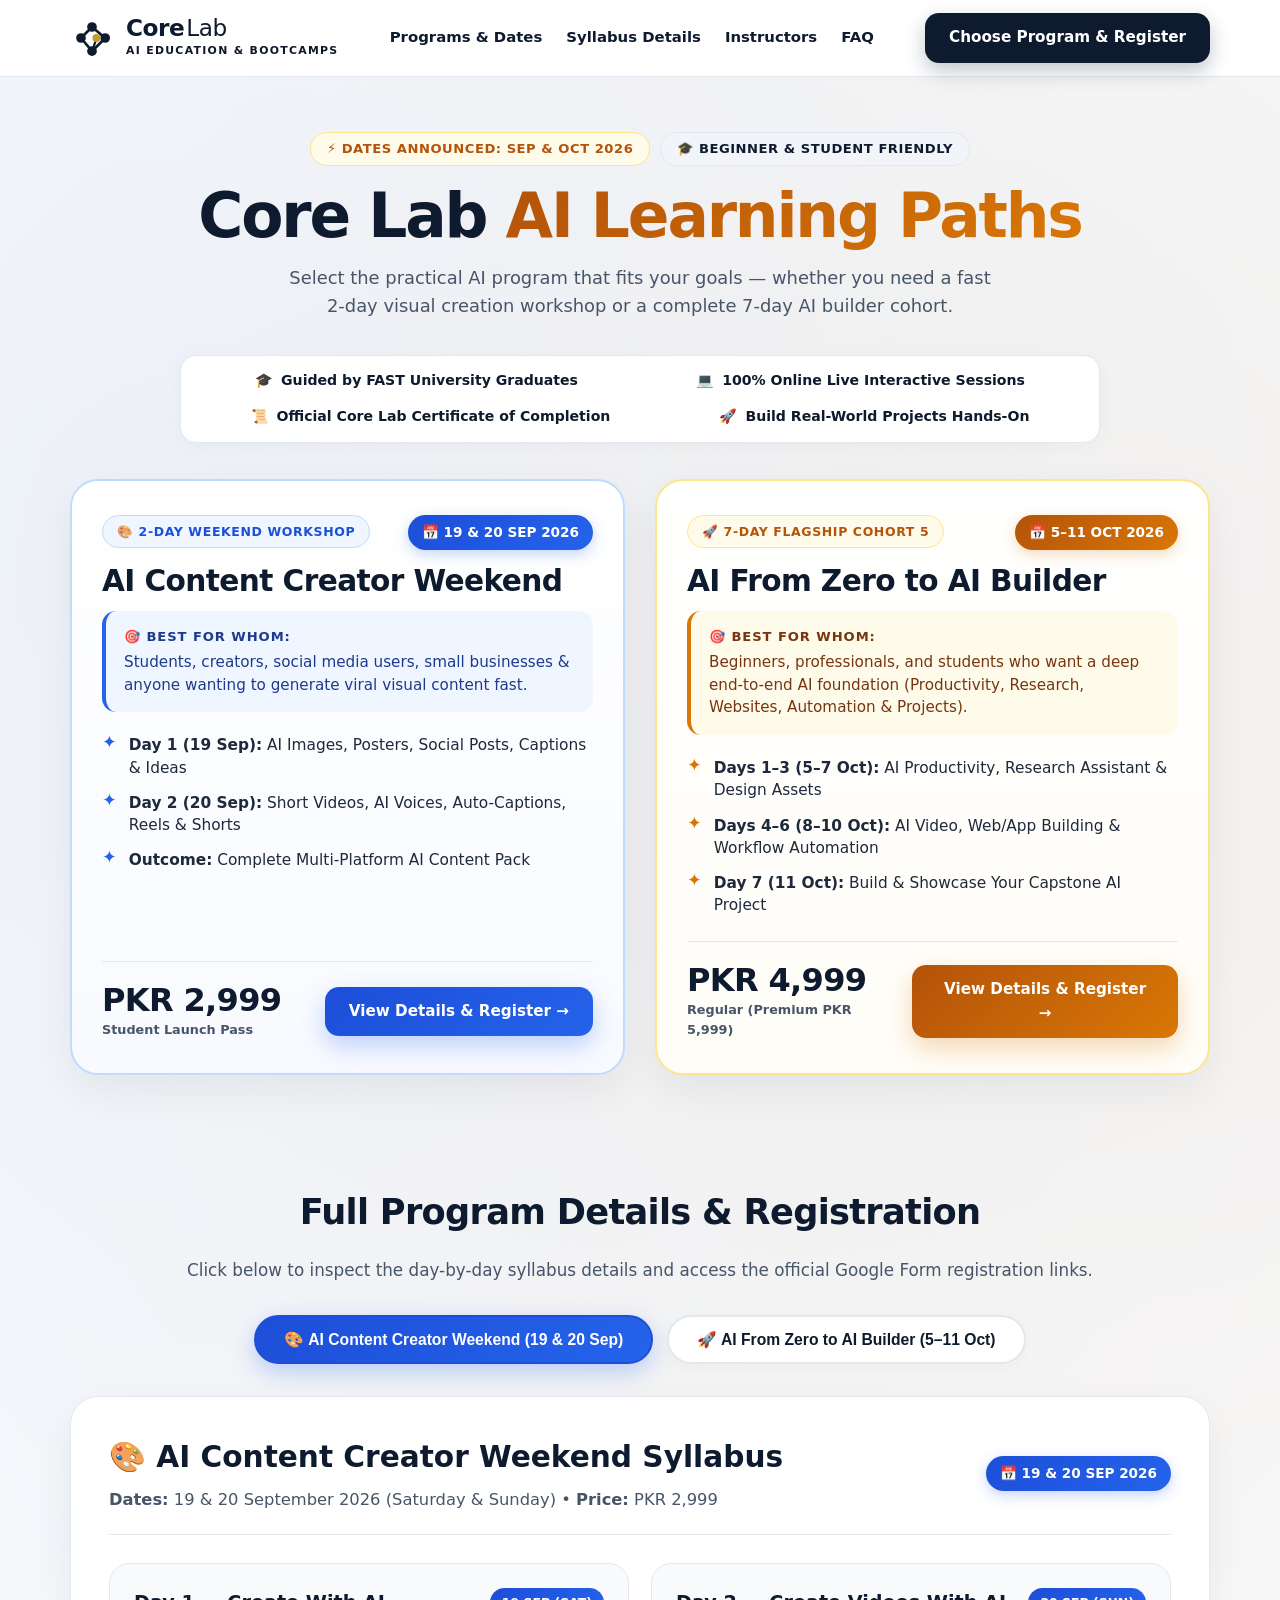
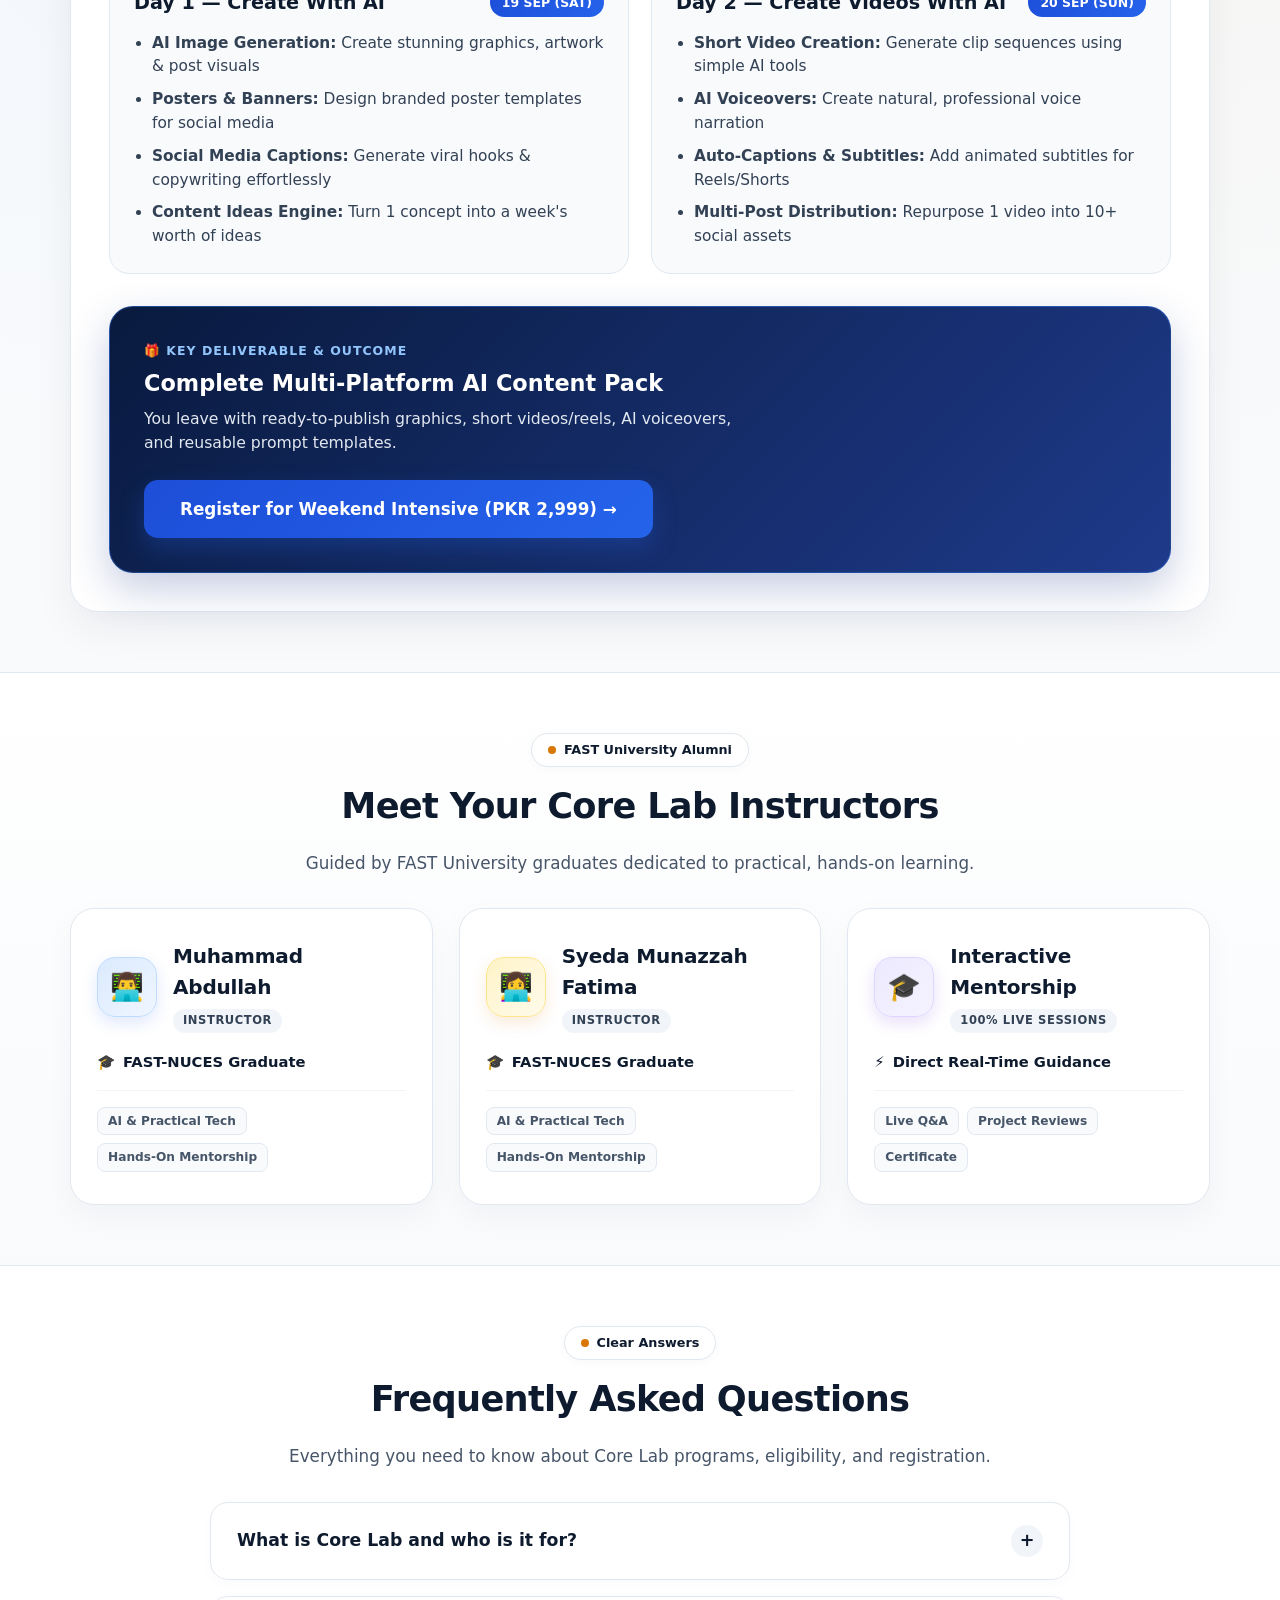
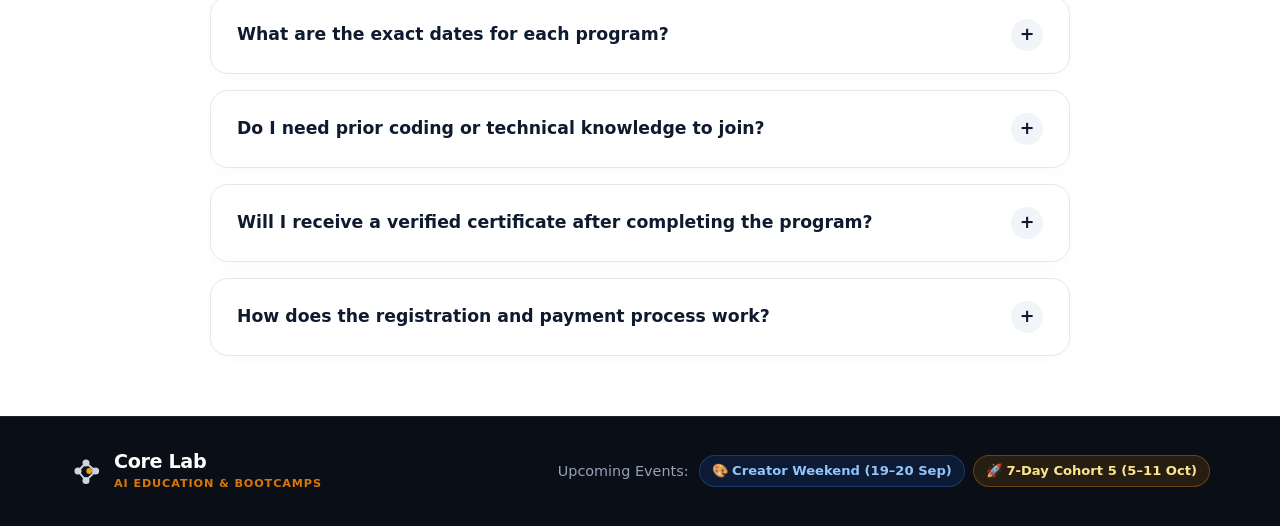
==== commit b2d1c506: "Update index.html" ====
--- a/index.html
+++ b/index.html
@@ -4,7 +4,7 @@
 <meta charset="UTF-8">
 <meta name="viewport" content="width=device-width, initial-scale=1.0">
 <title>Core Lab | AI Training Programs & Cohorts 2026</title>
-<meta name="description" content="Core Lab AI Education. Practical hands-on AI programs for beginners & students. AI Content Creator Weekend (12-13 Sep) & 7-Day Cohort 5 (5-11 Oct). Guided by FAST University graduates.">
+<meta name="description" content="Core Lab AI Education. Practical hands-on AI programs for beginners & students. AI Content Creator Weekend (19-20 Sep) & 7-Day Cohort 5 (5-11 Oct). Guided by FAST University graduates.">
 <style>
 :root {
   /* Core Brand Anchors */
@@ -970,7 +970,7 @@
         <div>
           <div class="card-header-top">
             <span class="category-badge badge-creator">🎨 2-DAY WEEKEND WORKSHOP</span>
-            <span class="date-pill pill-creator">📅 12 & 13 SEP 2026</span>
+            <span class="date-pill pill-creator">📅 19 & 20 SEP 2026</span>
           </div>
 
           <h2>AI Content Creator Weekend</h2>
@@ -983,11 +983,11 @@
           <ul class="syllabus-highlights">
             <li>
               <span class="bullet bullet-creator">✦</span>
-              <span><strong>Day 1 (12 Sep):</strong> AI Images, Posters, Social Posts, Captions & Ideas</span>
+              <span><strong>Day 1 (19 Sep):</strong> AI Images, Posters, Social Posts, Captions & Ideas</span>
             </li>
             <li>
               <span class="bullet bullet-creator">✦</span>
-              <span><strong>Day 2 (13 Sep):</strong> Short Videos, AI Voices, Auto-Captions, Reels & Shorts</span>
+              <span><strong>Day 2 (20 Sep):</strong> Short Videos, AI Voices, Auto-Captions, Reels & Shorts</span>
             </li>
             <li>
               <span class="bullet bullet-creator">✦</span>
@@ -1060,7 +1060,7 @@
     <!-- INTERACTIVE TAB BUTTONS -->
     <div class="tabs-container">
       <button id="btn-tab-weekend" class="tab-btn active-creator" onclick="switchTab('tab-weekend')">
-        🎨 AI Content Creator Weekend (12 & 13 Sep)
+        🎨 AI Content Creator Weekend (19 & 20 Sep)
       </button>
       <button id="btn-tab-cohort5" class="tab-btn" onclick="switchTab('tab-cohort5')">
         🚀 AI From Zero to AI Builder (5–11 Oct)
@@ -1073,14 +1073,14 @@
         <div class="detail-header">
           <div>
             <h3>🎨 AI Content Creator Weekend Syllabus</h3>
-            <p><strong>Dates:</strong> 12 & 13 September 2026 (Saturday & Sunday) • <strong>Price:</strong> PKR 2,999</p>
-          </div>
-          <span class="date-pill pill-creator">📅 12 & 13 SEP 2026</span>
+            <p><strong>Dates:</strong> 19 & 20 September 2026 (Saturday & Sunday) • <strong>Price:</strong> PKR 2,999</p>
+          </div>
+          <span class="date-pill pill-creator">📅 19 & 20 SEP 2026</span>
         </div>
 
         <div class="days-grid-2">
           <div class="day-detail-box">
-            <h4>Day 1 — Create With AI <span class="day-badge day-badge-creator">12 SEP (SAT)</span></h4>
+            <h4>Day 1 — Create With AI <span class="day-badge day-badge-creator">19 SEP (SAT)</span></h4>
             <ul>
               <li><strong>AI Image Generation:</strong> Create stunning graphics, artwork & post visuals</li>
               <li><strong>Posters & Banners:</strong> Design branded poster templates for social media</li>
@@ -1090,7 +1090,7 @@
           </div>
 
           <div class="day-detail-box">
-            <h4>Day 2 — Create Videos With AI <span class="day-badge day-badge-creator">13 SEP (SUN)</span></h4>
+            <h4>Day 2 — Create Videos With AI <span class="day-badge day-badge-creator">20 SEP (SUN)</span></h4>
             <ul>
               <li><strong>Short Video Creation:</strong> Generate clip sequences using simple AI tools</li>
               <li><strong>AI Voiceovers:</strong> Create natural, professional voice narration</li>
@@ -1298,7 +1298,7 @@
         <div class="faq-content">
           We have two upcoming programs in Autumn 2026:
           <ul>
-            <li><strong>AI Content Creator Weekend:</strong> Saturday & Sunday, <strong>12 & 13 September 2026</strong> (Intensive 2-day workshop).</li>
+            <li><strong>AI Content Creator Weekend:</strong> Saturday & Sunday, <strong>19 & 20 September 2026</strong> (Intensive 2-day workshop).</li>
             <li><strong>AI From Zero to AI Builder (Cohort 5):</strong> Monday to Sunday, <strong>5–11 October 2026</strong> (Complete 7-day flagship cohort).</li>
           </ul>
         </div>
@@ -1361,7 +1361,7 @@
     <div class="footer-right">
       <span>Upcoming Events:</span>
       <div class="footer-event-pills">
-        <span class="footer-event-pill pill-blue">🎨 Creator Weekend (12–13 Sep)</span>
+        <span class="footer-event-pill pill-blue">🎨 Creator Weekend (19–20 Sep)</span>
         <span class="footer-event-pill pill-amber">🚀 7-Day Cohort 5 (5–11 Oct)</span>
       </div>
     </div>
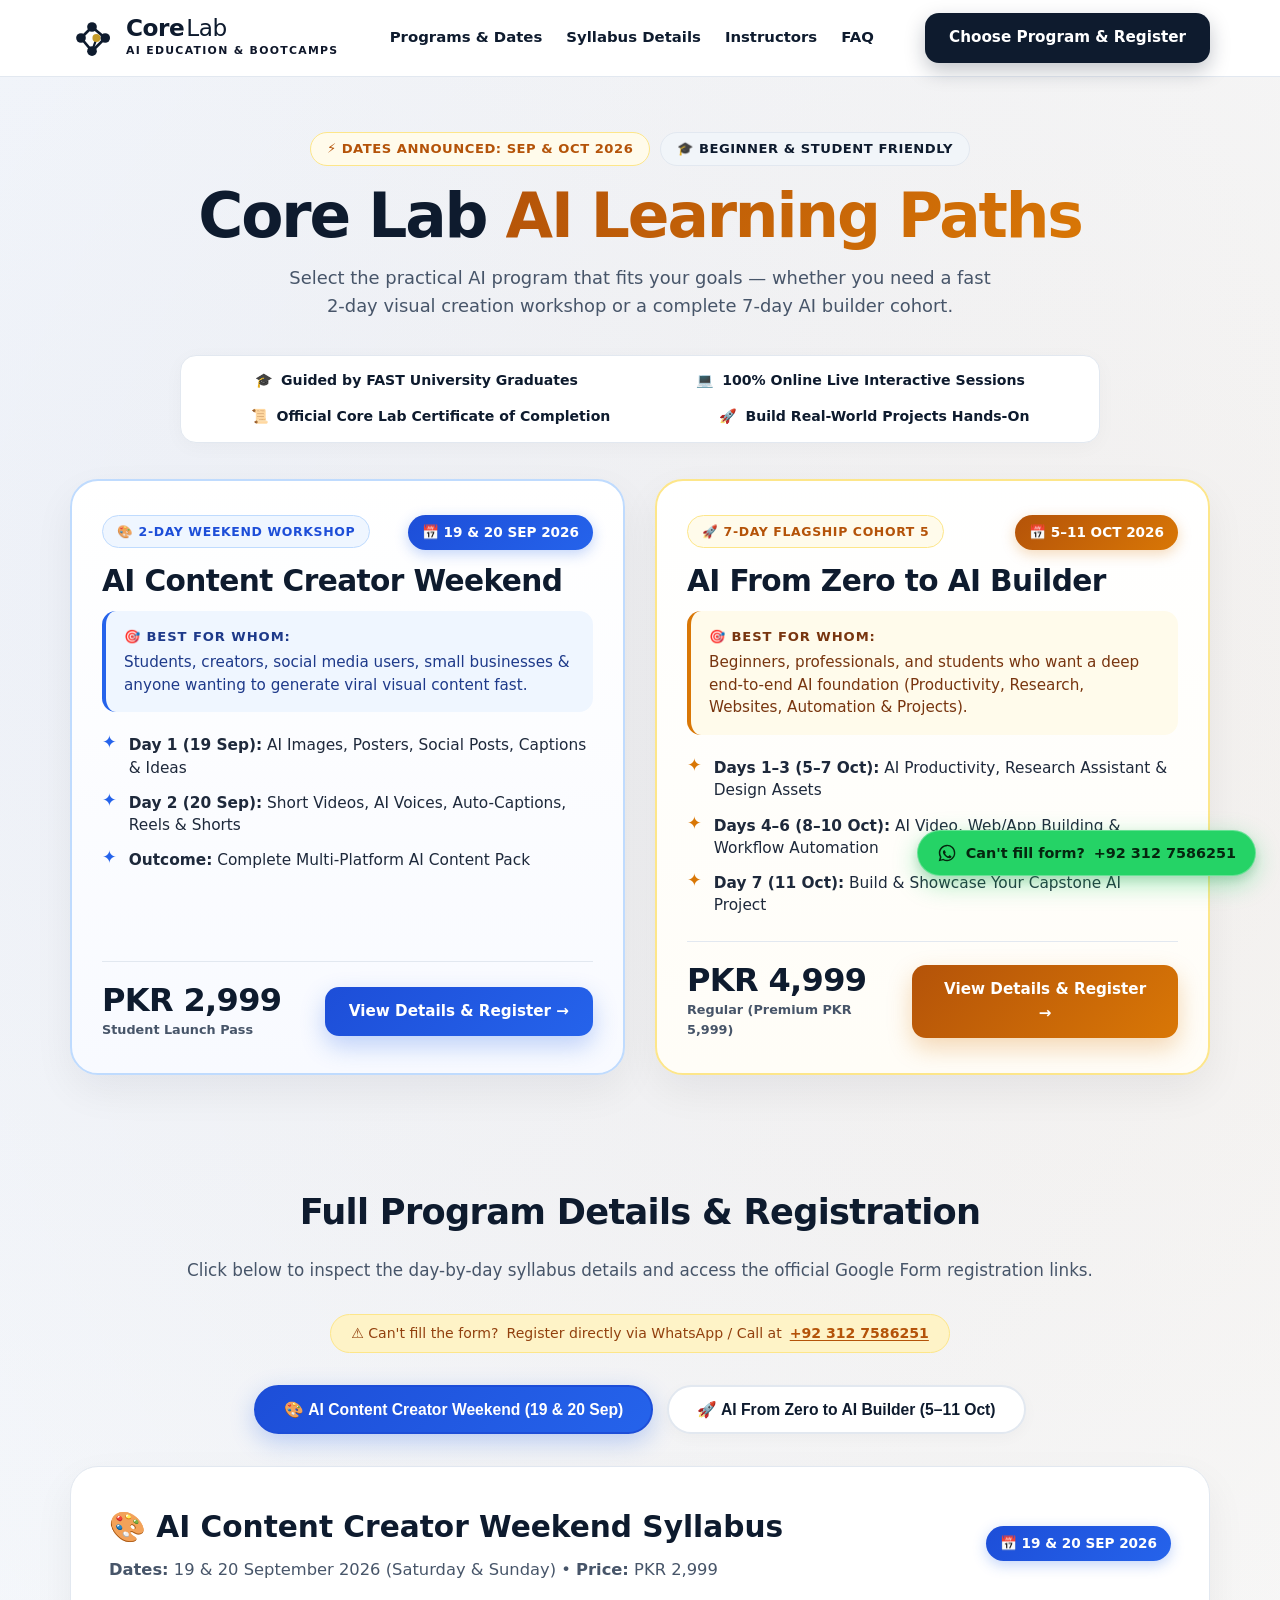
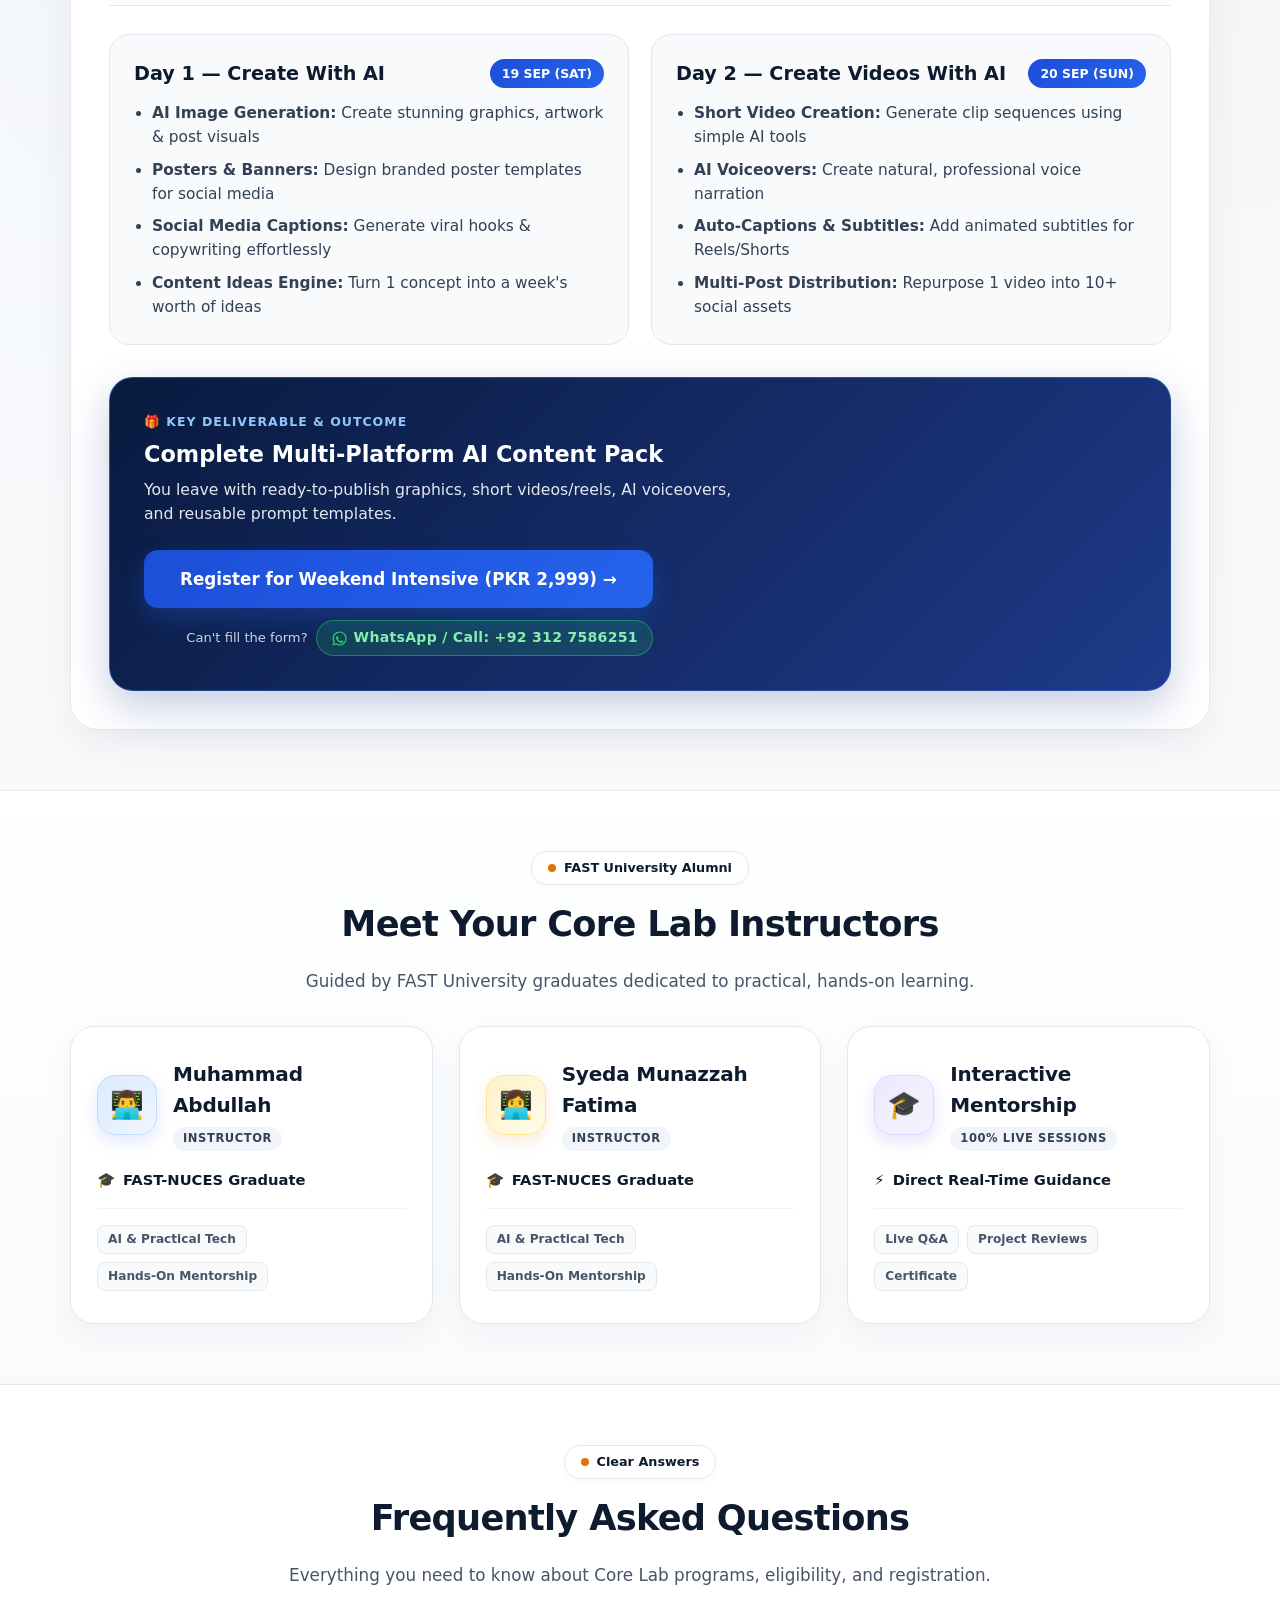
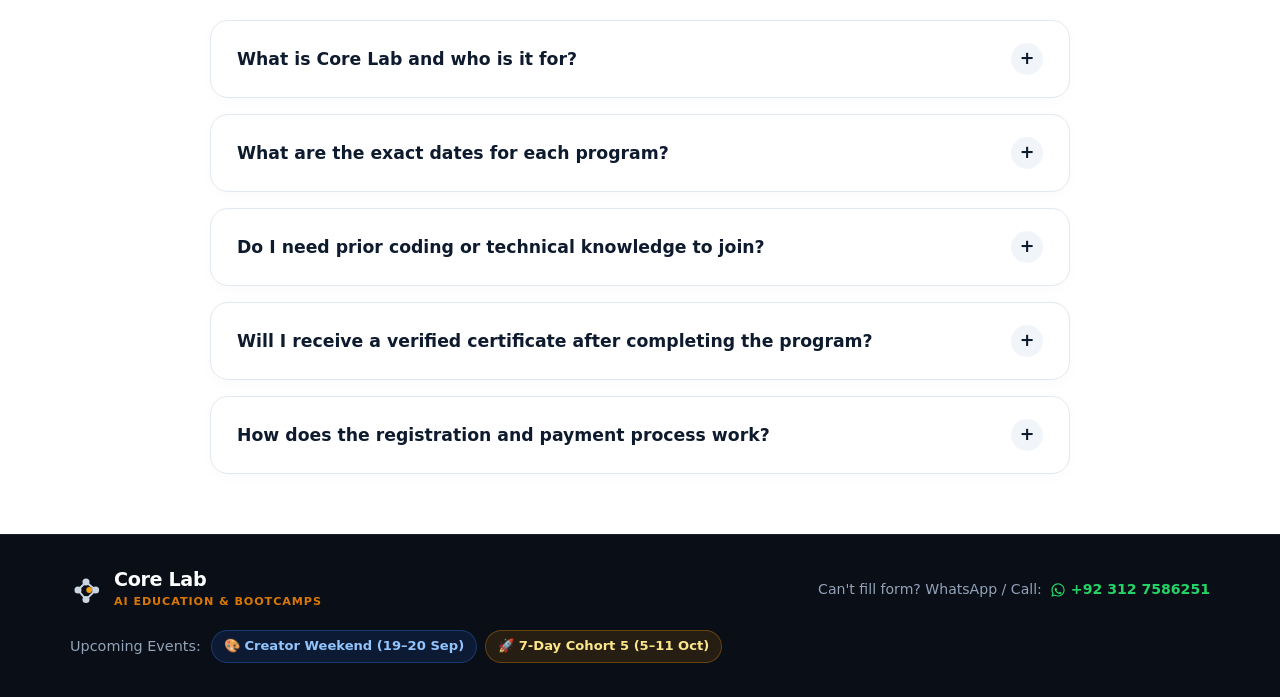
==== commit e4bd1fb7: "Update index.html" ====
--- a/index.html
+++ b/index.html
@@ -543,6 +543,77 @@
 .roc-info h4 { font-size: 1.4rem; margin: 0 0 6px; color: white; }
 .roc-info p { margin: 0; color: #e2e8f0; font-size: 0.98rem; max-width: 600px; }
 
+.roc-action-area {
+  display: flex;
+  flex-direction: column;
+  align-items: flex-end;
+  gap: 12px;
+}
+.roc-contact-help {
+  display: flex;
+  align-items: center;
+  gap: 8px;
+  font-size: 0.88rem;
+  color: #e2e8f0;
+  flex-wrap: wrap;
+  justify-content: flex-end;
+}
+.roc-help-label {
+  color: #cbd5e1;
+  font-size: 0.82rem;
+  font-weight: 500;
+}
+.roc-contact-link {
+  display: inline-flex;
+  align-items: center;
+  gap: 6px;
+  background: rgba(37, 211, 102, 0.16);
+  border: 1px solid rgba(37, 211, 102, 0.45);
+  color: #86efac;
+  font-weight: 700;
+  padding: 6px 14px;
+  border-radius: 999px;
+  text-decoration: none;
+  font-size: 0.88rem;
+  letter-spacing: 0.02em;
+  transition: all 0.22s ease;
+}
+.roc-contact-link:hover {
+  background: rgba(37, 211, 102, 0.32);
+  border-color: #25d366;
+  color: #ffffff;
+  transform: translateY(-1px);
+  box-shadow: 0 4px 12px rgba(37, 211, 102, 0.28);
+}
+.roc-contact-link svg {
+  color: #25d366;
+  flex-shrink: 0;
+}
+
+.form-help-banner {
+  display: inline-flex;
+  align-items: center;
+  justify-content: center;
+  gap: 8px;
+  background: #fef3c7;
+  border: 1px solid #fde68a;
+  color: #92400e;
+  padding: 8px 20px;
+  border-radius: 999px;
+  font-size: 0.88rem;
+  margin-top: 14px;
+  font-weight: 500;
+}
+.form-help-banner a {
+  color: #b45309;
+  font-weight: 700;
+  text-decoration: underline;
+  text-underline-offset: 2px;
+}
+.form-help-banner a:hover {
+  color: #78350f;
+}
+
 /* Professional Section Badges */
 .section-badge {
   display: inline-flex;
@@ -847,12 +918,81 @@
   border: 1px solid rgba(245, 158, 11, 0.3);
 }
 
+.footer-contact {
+  display: flex;
+  align-items: center;
+  gap: 8px;
+  font-size: 0.88rem;
+  color: #94a3b8;
+}
+.f-contact-label {
+  color: #94a3b8;
+}
+.footer-phone-link {
+  color: #25d366;
+  font-weight: 700;
+  text-decoration: none;
+  transition: color 0.2s ease;
+  display: inline-flex;
+  align-items: center;
+  gap: 5px;
+}
+.footer-phone-link:hover {
+  color: #86efac;
+  text-decoration: underline;
+}
+
+/* Floating WhatsApp Quick-Help Badge */
+.floating-whatsapp-btn {
+  position: fixed;
+  bottom: 24px;
+  right: 24px;
+  z-index: 9999;
+  display: inline-flex;
+  align-items: center;
+  gap: 9px;
+  background: #25d366;
+  color: #05260f;
+  font-weight: 800;
+  font-size: 0.9rem;
+  padding: 11px 19px;
+  border-radius: 999px;
+  box-shadow: 0 8px 24px rgba(37, 211, 102, 0.4), 0 4px 10px rgba(0, 0, 0, 0.12);
+  text-decoration: none;
+  transition: all 0.22s cubic-bezier(0.16, 1, 0.3, 1);
+  border: 1.5px solid rgba(255, 255, 255, 0.3);
+}
+.floating-whatsapp-btn:hover {
+  transform: translateY(-3px) scale(1.02);
+  background: #20ba59;
+  box-shadow: 0 12px 30px rgba(37, 211, 102, 0.55), 0 6px 14px rgba(0, 0, 0, 0.16);
+  color: #021408;
+}
+.floating-whatsapp-btn svg {
+  width: 20px;
+  height: 20px;
+  fill: currentColor;
+  flex-shrink: 0;
+}
+
 @media (max-width: 900px) {
   .dual-programs-grid, .days-grid-2, .days-grid-7, .info-grid { grid-template-columns: 1fr; }
   .nav-links { display: none; }
   .card-footer, .registration-outcome-card, .footer-inner { flex-direction: column; align-items: stretch; text-align: center; }
-  .footer-right, .footer-brand { justify-content: center; }
+  .footer-right, .footer-brand, .footer-contact { justify-content: center; }
   .price-display { align-items: center; margin-bottom: 12px; }
+  .roc-action-area {
+    align-items: center;
+    width: 100%;
+  }
+  .roc-contact-help {
+    justify-content: center;
+    text-align: center;
+  }
+  .footer-contact {
+    width: 100%;
+    margin-top: 4px;
+  }
 
   /* Mobile Header Alignment & Proportions */
   .nav {
@@ -899,6 +1039,20 @@
   }
   .brand-sub {
     font-size: 0.55rem;
+  }
+  .floating-whatsapp-btn {
+    bottom: 16px;
+    right: 16px;
+    padding: 10px 15px;
+    font-size: 0.82rem;
+  }
+  .floating-whatsapp-btn .float-label-prefix {
+    display: none;
+  }
+  .form-help-banner {
+    border-radius: 14px;
+    padding: 10px 14px;
+    text-align: center;
   }
 }
 </style>
@@ -1055,6 +1209,9 @@
     <div class="section-title">
       <h2>Full Program Details & Registration</h2>
       <p>Click below to inspect the day-by-day syllabus details and access the official Google Form registration links.</p>
+      <div class="form-help-banner">
+        <span>⚠️ Can't fill the form?</span> Register directly via WhatsApp / Call at <a href="https://wa.me/923127586251" target="_blank" rel="noopener"><strong>+92 312 7586251</strong></a>
+      </div>
     </div>
 
     <!-- INTERACTIVE TAB BUTTONS -->
@@ -1107,7 +1264,16 @@
             <h4>Complete Multi-Platform AI Content Pack</h4>
             <p>You leave with ready-to-publish graphics, short videos/reels, AI voiceovers, and reusable prompt templates.</p>
           </div>
-          <a class="btn btn-creator" href="https://docs.google.com/forms/d/e/1FAIpQLSdxMt2pikc2e0EE8xG9ZjZqpPo9_-Hz0b7QB6LWlk7AHBn2dw/viewform?usp=publish-editor" target="_blank" rel="noopener" style="padding:16px 36px;font-size:1.05rem;">Register for Weekend Intensive (PKR 2,999) →</a>
+          <div class="roc-action-area">
+            <a class="btn btn-creator" href="https://docs.google.com/forms/d/e/1FAIpQLSdxMt2pikc2e0EE8xG9ZjZqpPo9_-Hz0b7QB6LWlk7AHBn2dw/viewform?usp=publish-editor" target="_blank" rel="noopener" style="padding:16px 36px;font-size:1.05rem;">Register for Weekend Intensive (PKR 2,999) →</a>
+            <div class="roc-contact-help">
+              <span class="roc-help-label">Can't fill the form?</span>
+              <a class="roc-contact-link" href="https://wa.me/923127586251?text=Hi%20Core%20Lab%2C%20I%20want%20to%20register%20for%20the%20AI%20Content%20Creator%20Weekend." target="_blank" rel="noopener">
+                <svg width="17" height="17" viewBox="0 0 24 24" fill="currentColor"><path d="M12.04 2c-5.46 0-9.91 4.45-9.91 9.91 0 1.75.46 3.45 1.32 4.95L2.05 22l5.25-1.38c1.45.79 3.08 1.21 4.74 1.21 5.46 0 9.91-4.45 9.91-9.91 0-2.65-1.03-5.14-2.9-7.01A9.82 9.82 0 0 0 12.04 2m.01 1.67c2.2 0 4.26.86 5.82 2.42a8.23 8.23 0 0 1 2.41 5.82c0 4.54-3.7 8.24-8.24 8.24-1.44 0-2.85-.38-4.08-1.1l-.29-.17-3.03.79.81-2.95-.19-.3a8.21 8.21 0 0 1-1.26-4.32c0-4.54 3.69-8.23 8.23-8.23m4.52 11.66c-.25-.13-1.47-.72-1.7-.81-.23-.08-.39-.13-.56.13-.17.25-.64.81-.79.97-.14.17-.29.19-.54.06-.25-.13-1.06-.39-2.02-1.24-.75-.67-1.25-1.49-1.39-1.74-.15-.25-.02-.39.11-.51.11-.11.25-.29.37-.44.13-.15.17-.25.25-.42.08-.17.04-.32-.02-.45-.06-.13-.56-1.35-.77-1.85-.2-.49-.41-.42-.56-.43l-.48-.01c-.17 0-.44.06-.67.32-.23.25-.88.86-.88 2.1 0 1.24.9 2.44 1.03 2.61.13.17 1.77 2.7 4.29 3.79.6.26 1.07.41 1.44.53.6.19 1.15.16 1.58.1.48-.07 1.47-.6 1.68-1.18.21-.58.21-1.08.15-1.18-.06-.1-.23-.16-.48-.28Z"/></svg>
+                <span>WhatsApp / Call: <strong>+92 312 7586251</strong></span>
+              </a>
+            </div>
+          </div>
         </div>
       </div>
     </div>
@@ -1194,7 +1360,16 @@
             <h4>7 Completed Projects & Official Core Lab Certificate</h4>
             <p>Gain real confidence with 7 completed projects and a capstone project for your resume and portfolio.</p>
           </div>
-          <a class="btn btn-builder" href="https://docs.google.com/forms/d/e/1FAIpQLSe-i7RiMN-fY79iWMNIXExgRhtg4VoXTQ3uESU20le4qn-sgg/viewform?usp=publish-editor" target="_blank" rel="noopener" style="padding:16px 36px;font-size:1.05rem;">Register for Cohort 5 (PKR 4,999) →</a>
+          <div class="roc-action-area">
+            <a class="btn btn-builder" href="https://docs.google.com/forms/d/e/1FAIpQLSe-i7RiMN-fY79iWMNIXExgRhtg4VoXTQ3uESU20le4qn-sgg/viewform?usp=publish-editor" target="_blank" rel="noopener" style="padding:16px 36px;font-size:1.05rem;">Register for Cohort 5 (PKR 4,999) →</a>
+            <div class="roc-contact-help">
+              <span class="roc-help-label">Can't fill the form?</span>
+              <a class="roc-contact-link" href="https://wa.me/923127586251?text=Hi%20Core%20Lab%2C%20I%20want%20to%20register%20for%20AI%20Cohort%205." target="_blank" rel="noopener">
+                <svg width="17" height="17" viewBox="0 0 24 24" fill="currentColor"><path d="M12.04 2c-5.46 0-9.91 4.45-9.91 9.91 0 1.75.46 3.45 1.32 4.95L2.05 22l5.25-1.38c1.45.79 3.08 1.21 4.74 1.21 5.46 0 9.91-4.45 9.91-9.91 0-2.65-1.03-5.14-2.9-7.01A9.82 9.82 0 0 0 12.04 2m.01 1.67c2.2 0 4.26.86 5.82 2.42a8.23 8.23 0 0 1 2.41 5.82c0 4.54-3.7 8.24-8.24 8.24-1.44 0-2.85-.38-4.08-1.1l-.29-.17-3.03.79.81-2.95-.19-.3a8.21 8.21 0 0 1-1.26-4.32c0-4.54 3.69-8.23 8.23-8.23m4.52 11.66c-.25-.13-1.47-.72-1.7-.81-.23-.08-.39-.13-.56.13-.17.25-.64.81-.79.97-.14.17-.29.19-.54.06-.25-.13-1.06-.39-2.02-1.24-.75-.67-1.25-1.49-1.39-1.74-.15-.25-.02-.39.11-.51.11-.11.25-.29.37-.44.13-.15.17-.25.25-.42.08-.17.04-.32-.02-.45-.06-.13-.56-1.35-.77-1.85-.2-.49-.41-.42-.56-.43l-.48-.01c-.17 0-.44.06-.67.32-.23.25-.88.86-.88 2.1 0 1.24.9 2.44 1.03 2.61.13.17 1.77 2.7 4.29 3.79.6.26 1.07.41 1.44.53.6.19 1.15.16 1.58.1.48-.07 1.47-.6 1.68-1.18.21-.58.21-1.08.15-1.18-.06-.1-.23-.16-.48-.28Z"/></svg>
+                <span>WhatsApp / Call: <strong>+92 312 7586251</strong></span>
+              </a>
+            </div>
+          </div>
         </div>
       </div>
     </div>
@@ -1330,7 +1505,10 @@
           <span class="faq-toggle-icon">+</span>
         </summary>
         <div class="faq-content">
-          Click any <strong>"Register"</strong> or <strong>"View Details & Register"</strong> button on this page. It opens the official Google Form where you can submit your details and view simple payment instructions (via Easypaisa, JazzCash, or online bank transfer). Your seat will be confirmed via WhatsApp/Email.
+          <p>Click any <strong>"Register"</strong> or <strong>"View Details & Register"</strong> button on this page. It opens the official Google Form where you can submit your details and view simple payment instructions (via Easypaisa, JazzCash, or online bank transfer). Your seat will be confirmed via WhatsApp/Email.</p>
+          <div style="margin-top: 10px; padding: 12px 16px; background: #f8fafc; border-radius: 12px; border-left: 4px solid var(--builder-gold); font-size: 0.93rem; color: #334155;">
+            <strong>Can't fill the Google Form?</strong> You can register directly by sending a WhatsApp message or calling <a href="https://wa.me/923127586251" target="_blank" rel="noopener" style="color: #047857; font-weight: 700; text-decoration: underline;">+92 312 7586251</a>, and our support team will guide you through instant manual registration.
+          </div>
         </div>
       </details>
     </div>
@@ -1358,6 +1536,14 @@
       </div>
     </div>
 
+    <div class="footer-contact">
+      <span class="f-contact-label">Can't fill form? WhatsApp / Call:</span>
+      <a href="https://wa.me/923127586251" target="_blank" rel="noopener" class="footer-phone-link">
+        <svg width="16" height="16" viewBox="0 0 24 24" fill="currentColor"><path d="M12.04 2c-5.46 0-9.91 4.45-9.91 9.91 0 1.75.46 3.45 1.32 4.95L2.05 22l5.25-1.38c1.45.79 3.08 1.21 4.74 1.21 5.46 0 9.91-4.45 9.91-9.91 0-2.65-1.03-5.14-2.9-7.01A9.82 9.82 0 0 0 12.04 2m.01 1.67c2.2 0 4.26.86 5.82 2.42a8.23 8.23 0 0 1 2.41 5.82c0 4.54-3.7 8.24-8.24 8.24-1.44 0-2.85-.38-4.08-1.1l-.29-.17-3.03.79.81-2.95-.19-.3a8.21 8.21 0 0 1-1.26-4.32c0-4.54 3.69-8.23 8.23-8.23m4.52 11.66c-.25-.13-1.47-.72-1.7-.81-.23-.08-.39-.13-.56.13-.17.25-.64.81-.79.97-.14.17-.29.19-.54.06-.25-.13-1.06-.39-2.02-1.24-.75-.67-1.25-1.49-1.39-1.74-.15-.25-.02-.39.11-.51.11-.11.25-.29.37-.44.13-.15.17-.25.25-.42.08-.17.04-.32-.02-.45-.06-.13-.56-1.35-.77-1.85-.2-.49-.41-.42-.56-.43l-.48-.01c-.17 0-.44.06-.67.32-.23.25-.88.86-.88 2.1 0 1.24.9 2.44 1.03 2.61.13.17 1.77 2.7 4.29 3.79.6.26 1.07.41 1.44.53.6.19 1.15.16 1.58.1.48-.07 1.47-.6 1.68-1.18.21-.58.21-1.08.15-1.18-.06-.1-.23-.16-.48-.28Z"/></svg>
+        <span>+92 312 7586251</span>
+      </a>
+    </div>
+
     <div class="footer-right">
       <span>Upcoming Events:</span>
       <div class="footer-event-pills">
@@ -1391,5 +1577,11 @@
 }
 </script>
 
+<a href="https://wa.me/923127586251?text=Hi%20Core%20Lab%2C%20I%20have%20a%20question%20or%20need%20help%20registering%20for%20a%20program." target="_blank" rel="noopener" class="floating-whatsapp-btn" aria-label="WhatsApp Support +92 312 7586251">
+  <svg viewBox="0 0 24 24"><path d="M12.04 2c-5.46 0-9.91 4.45-9.91 9.91 0 1.75.46 3.45 1.32 4.95L2.05 22l5.25-1.38c1.45.79 3.08 1.21 4.74 1.21 5.46 0 9.91-4.45 9.91-9.91 0-2.65-1.03-5.14-2.9-7.01A9.82 9.82 0 0 0 12.04 2m.01 1.67c2.2 0 4.26.86 5.82 2.42a8.23 8.23 0 0 1 2.41 5.82c0 4.54-3.7 8.24-8.24 8.24-1.44 0-2.85-.38-4.08-1.1l-.29-.17-3.03.79.81-2.95-.19-.3a8.21 8.21 0 0 1-1.26-4.32c0-4.54 3.69-8.23 8.23-8.23m4.52 11.66c-.25-.13-1.47-.72-1.7-.81-.23-.08-.39-.13-.56.13-.17.25-.64.81-.79.97-.14.17-.29.19-.54.06-.25-.13-1.06-.39-2.02-1.24-.75-.67-1.25-1.49-1.39-1.74-.15-.25-.02-.39.11-.51.11-.11.25-.29.37-.44.13-.15.17-.25.25-.42.08-.17.04-.32-.02-.45-.06-.13-.56-1.35-.77-1.85-.2-.49-.41-.42-.56-.43l-.48-.01c-.17 0-.44.06-.67.32-.23.25-.88.86-.88 2.1 0 1.24.9 2.44 1.03 2.61.13.17 1.77 2.7 4.29 3.79.6.26 1.07.41 1.44.53.6.19 1.15.16 1.58.1.48-.07 1.47-.6 1.68-1.18.21-.58.21-1.08.15-1.18-.06-.1-.23-.16-.48-.28Z"/></svg>
+  <span class="float-label-prefix">Can't fill form? </span>
+  <span>+92 312 7586251</span>
+</a>
+
 </body>
 </html>
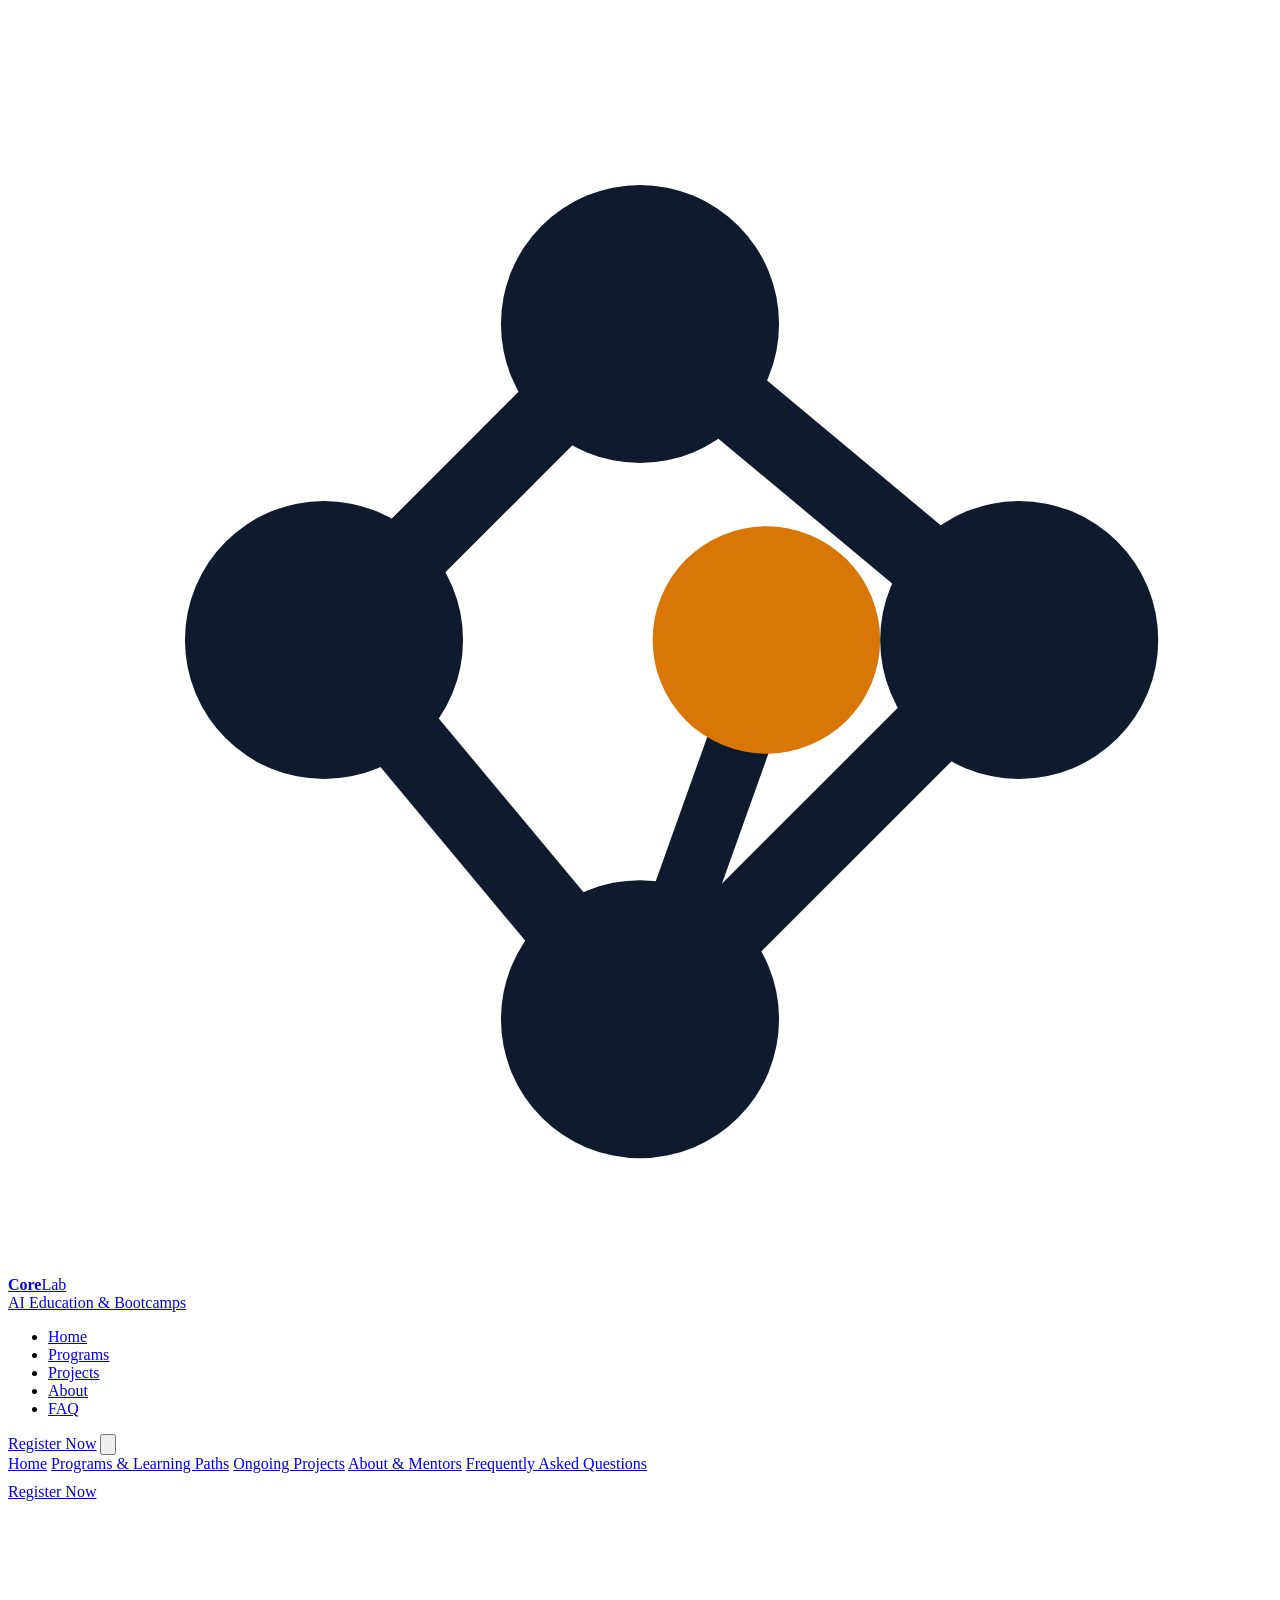
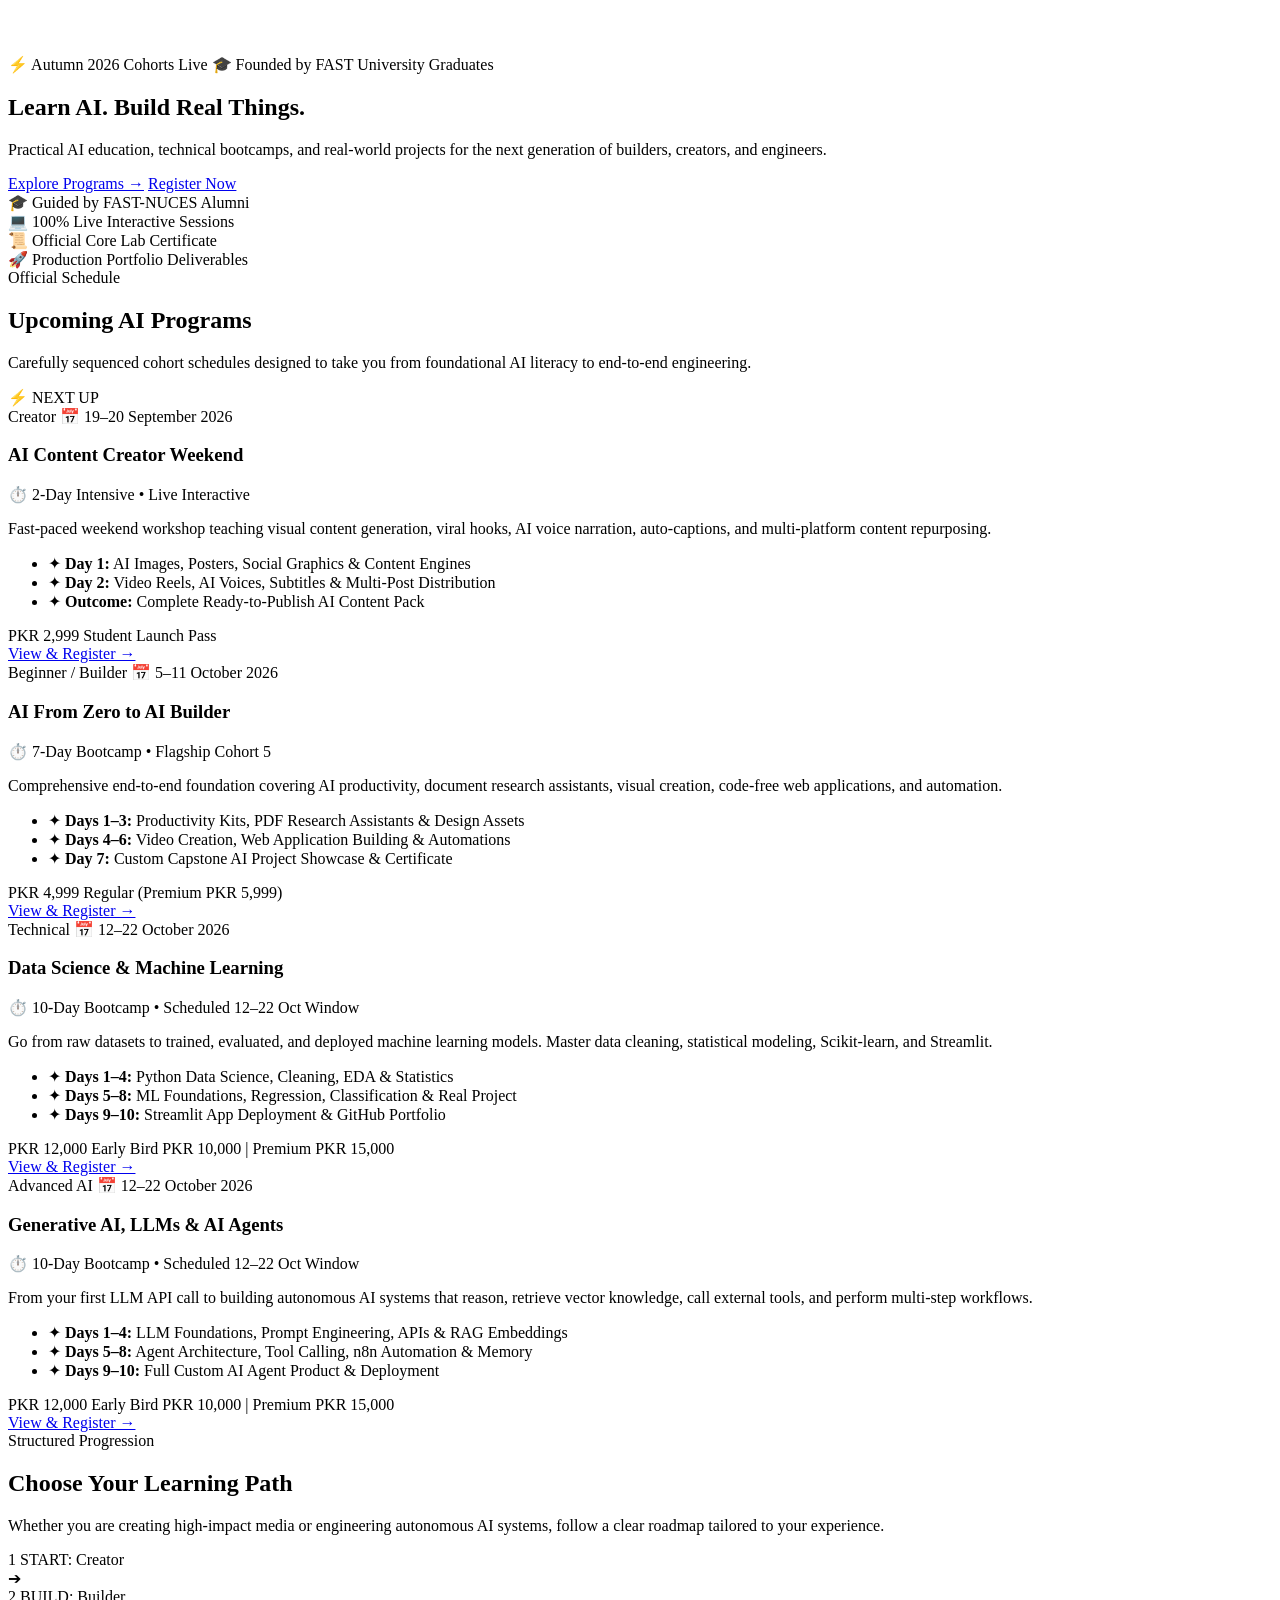
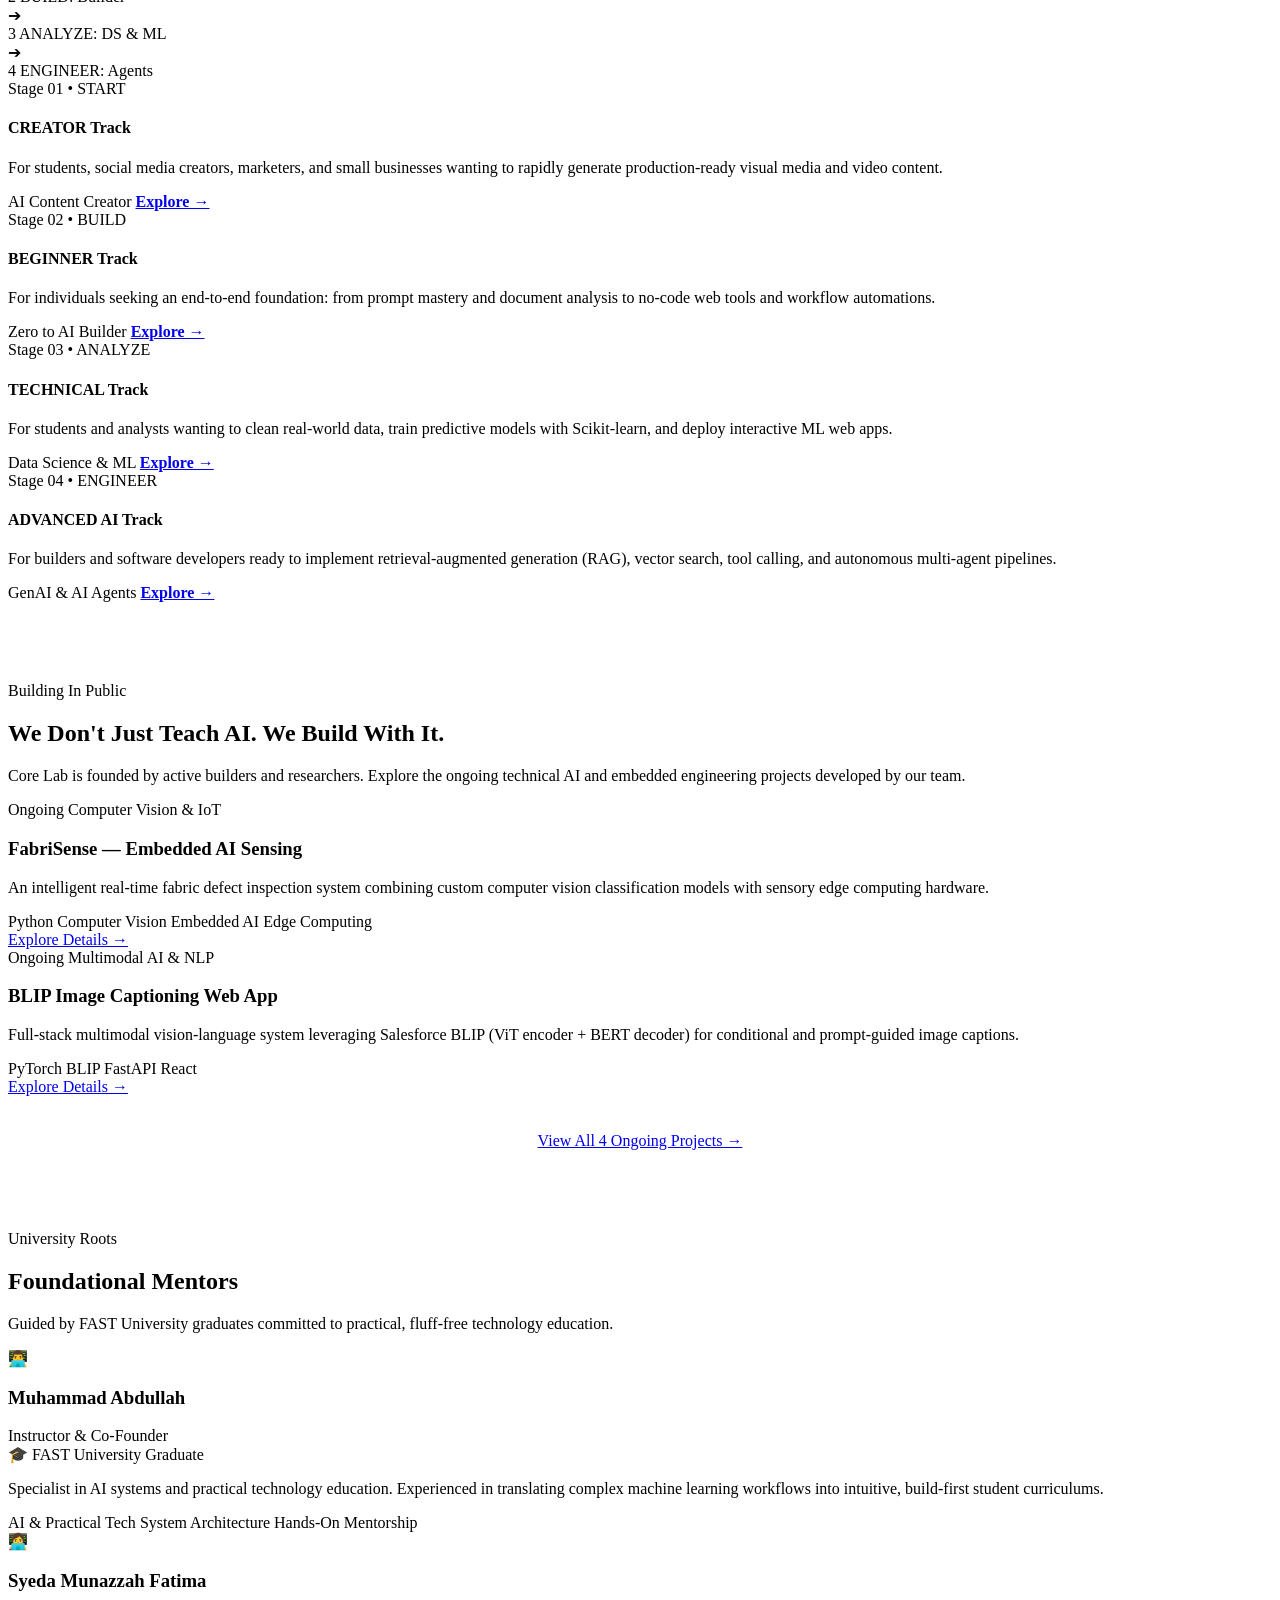
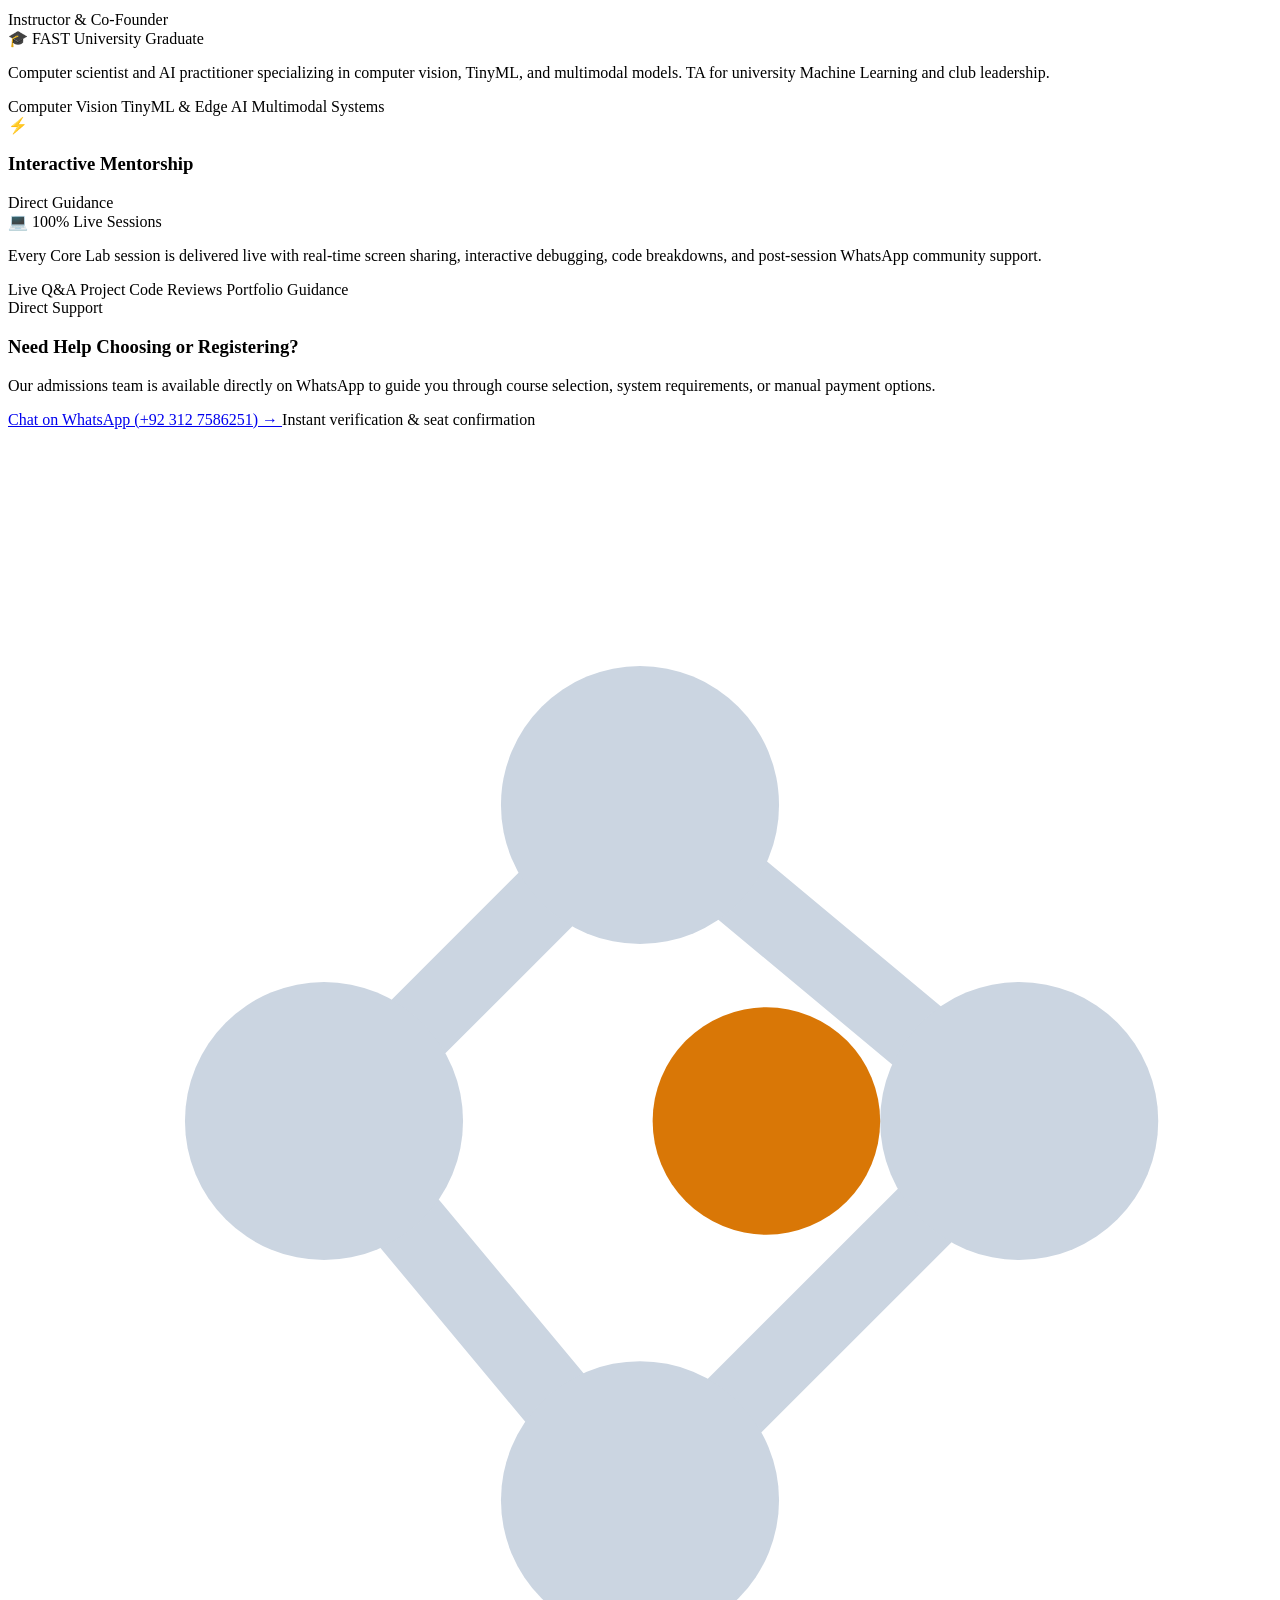
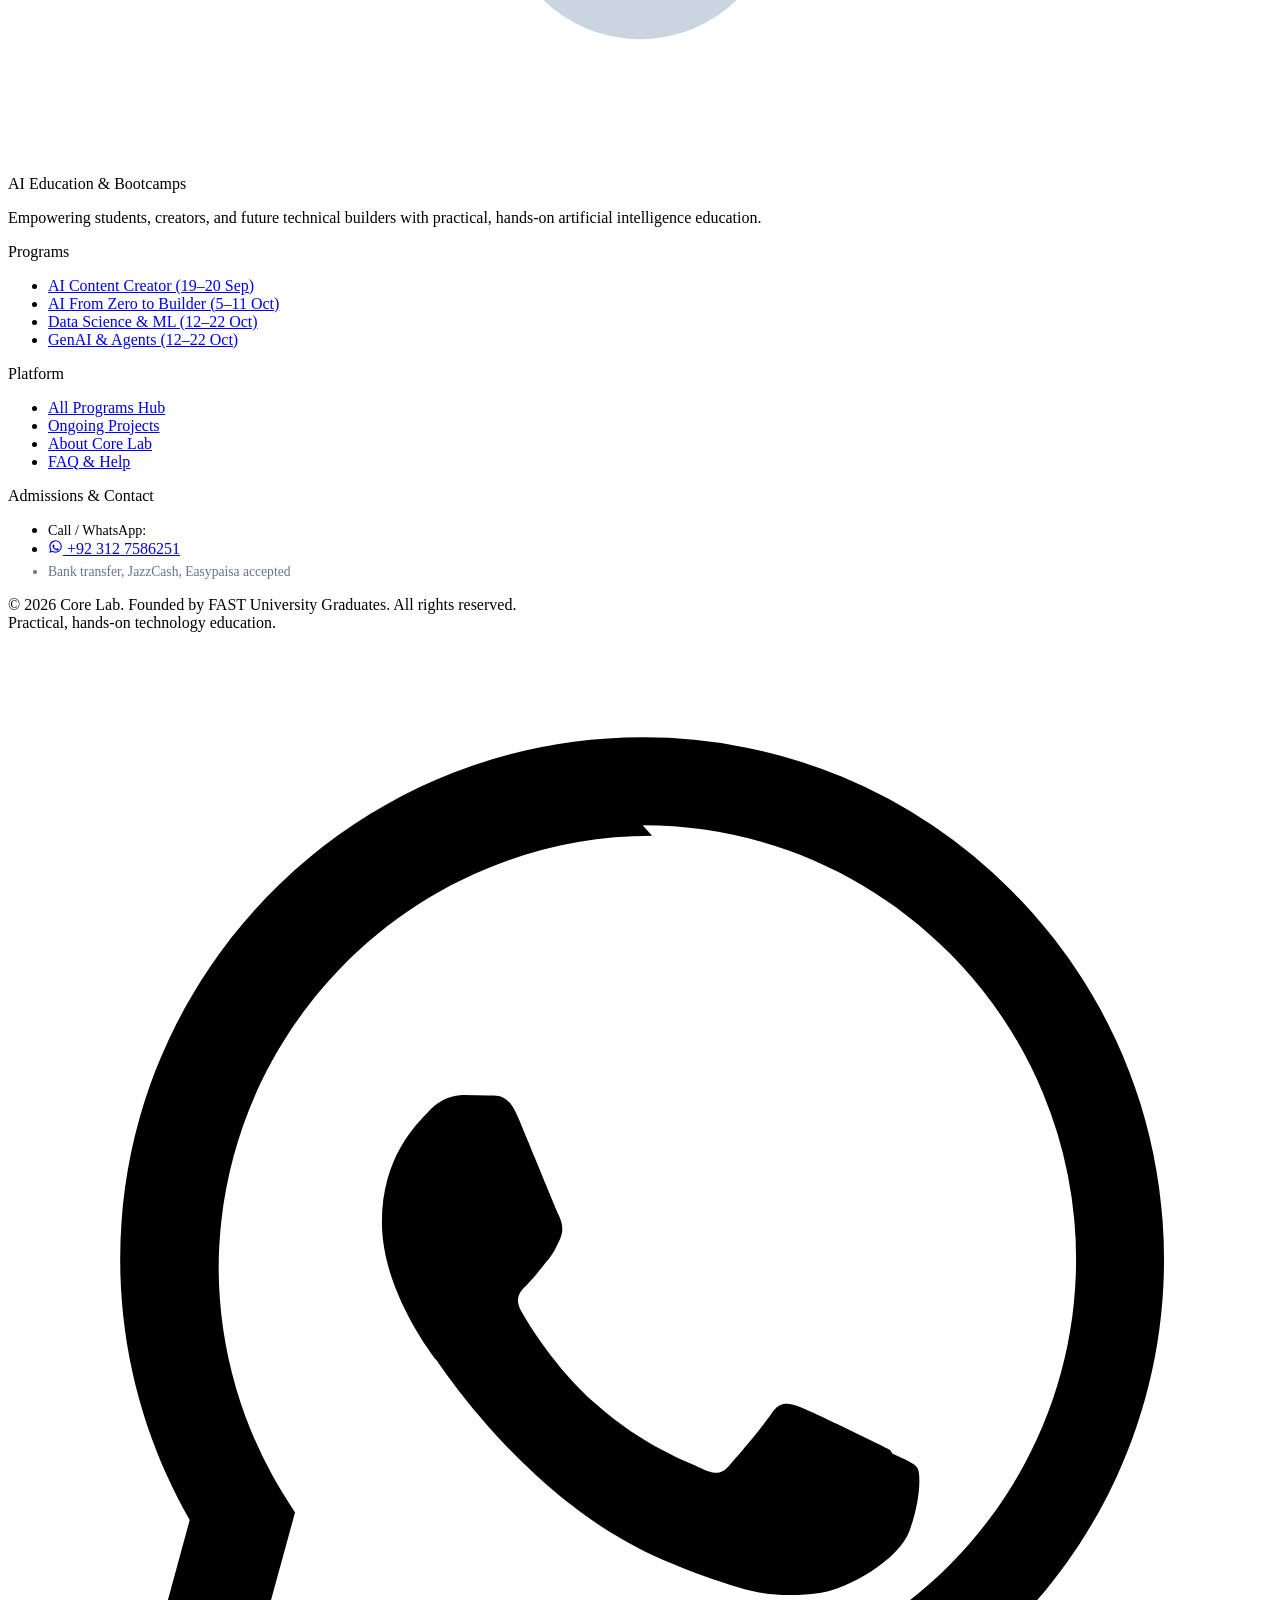
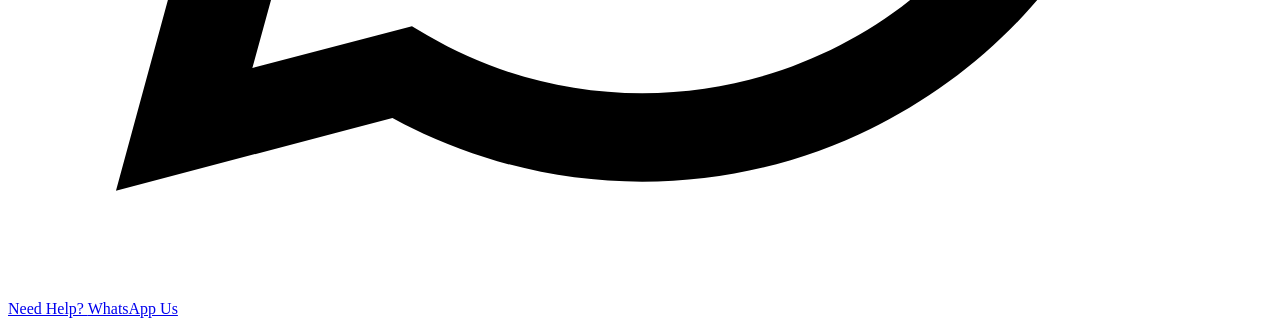
==== commit b64784c2: "Add files via upload" ====
--- a/index.html
+++ b/index.html
@@ -1,1587 +1,564 @@
 <!DOCTYPE html>
 <html lang="en">
 <head>
-<meta charset="UTF-8">
-<meta name="viewport" content="width=device-width, initial-scale=1.0">
-<title>Core Lab | AI Training Programs & Cohorts 2026</title>
-<meta name="description" content="Core Lab AI Education. Practical hands-on AI programs for beginners & students. AI Content Creator Weekend (19-20 Sep) & 7-Day Cohort 5 (5-11 Oct). Guided by FAST University graduates.">
-<style>
-:root {
-  /* Core Brand Anchors */
-  --core-navy: #0e1b2e;
-  --core-navy-dark: #070e18;
-  
-  /* Vibrant Electric Cobalt / Indigo (Creator Weekend Track) */
-  --creator-blue: #2563eb;
-  --creator-blue-dark: #1d4ed8;
-  --creator-blue-light: #eff6ff;
-  --creator-blue-border: #bfdbfe;
-  --creator-blue-glow: rgba(37, 99, 235, 0.28);
-
-  /* Rich Radiant Warm Amber / Gold (7-Day AI Builder Cohort 5 Track) */
-  --builder-gold: #d97706;
-  --builder-gold-dark: #b45309;
-  --builder-gold-light: #fffbeb;
-  --builder-gold-border: #fde68a;
-  --builder-gold-glow: rgba(217, 119, 6, 0.28);
-  
-  /* Base Neutral & Canvas */
-  --ink: #0f172a;
-  --muted: #475569;
-  --bg: #f8fafc;
-  --white: #ffffff;
-  --line: #e2e8f0;
-  --shadow: 0 16px 40px rgba(15, 23, 42, 0.06);
-  --shadow-hover: 0 24px 50px rgba(15, 23, 42, 0.12);
-}
-
-* { box-sizing: border-box; }
-html { scroll-behavior: smooth; }
-body {
-  margin: 0;
-  font-family: Inter, ui-sans-serif, system-ui, -apple-system, BlinkMacSystemFont, "Segoe UI", Roboto, sans-serif;
-  color: var(--ink);
-  background: 
-    radial-gradient(circle at 15% 15%, rgba(37, 99, 235, 0.05) 0%, transparent 45%),
-    radial-gradient(circle at 85% 20%, rgba(217, 119, 6, 0.06) 0%, transparent 45%),
-    #f8fafc;
-  line-height: 1.55;
-}
-a { text-decoration: none; color: inherit; }
-
-.container { width: min(1140px, 92%); margin: auto; }
-
-/* Header */
-header {
-  position: sticky;
-  top: 0;
-  z-index: 100;
-  background: rgba(255, 255, 255, 0.97);
-  backdrop-filter: blur(12px);
-  border-bottom: 1px solid var(--line);
-}
-.nav {
-  height: 76px;
-  display: flex;
-  align-items: center;
-  justify-content: space-between;
-}
-
-/* Official Core Lab Brand Logo Component */
-.brand {
-  display: flex;
-  align-items: center;
-  gap: 12px;
-  text-decoration: none;
-}
-.logo-svg {
-  width: 44px;
-  height: 44px;
-  flex-shrink: 0;
-}
-.brand-text-group {
-  display: flex;
-  flex-direction: column;
-}
-.brand-name {
-  font-size: 1.45rem;
-  line-height: 1;
-  color: var(--core-navy);
-  letter-spacing: -0.02em;
-}
-.brand-name b { font-weight: 900; color: var(--core-navy); }
-.brand-name span { font-weight: 400; color: var(--core-navy); margin-left: 2px; }
-.brand-sub {
-  font-size: 0.68rem;
-  font-weight: 800;
-  letter-spacing: 0.12em;
-  color: var(--core-gold);
-  text-transform: uppercase;
-  margin-top: 3px;
-}
-
-.nav-links {
-  display: flex;
-  gap: 24px;
-  align-items: center;
-}
-.nav-links a {
-  font-weight: 700;
-  color: var(--core-navy);
-  font-size: 0.93rem;
-  transition: color 0.2s ease;
-}
-.nav-links a:hover { color: var(--core-gold); }
-
-.btn {
-  display: inline-flex;
-  align-items: center;
-  justify-content: center;
-  gap: 8px;
-  border: 0;
-  border-radius: 14px;
-  padding: 13px 24px;
-  font-weight: 800;
-  cursor: pointer;
-  transition: all 0.22s ease;
-  font-size: 0.95rem;
-  text-align: center;
-}
-.btn:hover { transform: translateY(-2px); }
-.btn-primary {
-  background: var(--core-navy);
-  color: white;
-  box-shadow: 0 8px 20px rgba(14, 27, 46, 0.25);
-}
-.btn-primary:hover {
-  background: #1a2b44;
-}
-.btn-header {
-  white-space: nowrap;
-  flex-shrink: 0;
-}
-.btn-header .mobile-text { display: none; }
-.btn-header .desktop-text { display: inline; }
-.btn-creator {
-  background: linear-gradient(135deg, var(--creator-blue-dark), var(--creator-blue));
-  color: white;
-  box-shadow: 0 10px 25px var(--creator-blue-glow);
-}
-.btn-creator:hover {
-  box-shadow: 0 14px 30px rgba(37, 99, 235, 0.45);
-}
-.btn-builder {
-  background: linear-gradient(135deg, var(--builder-gold-dark), var(--builder-gold));
-  color: white;
-  box-shadow: 0 10px 25px var(--builder-gold-glow);
-}
-.btn-builder:hover {
-  box-shadow: 0 14px 30px rgba(217, 119, 6, 0.45);
-}
-.btn-outline {
-  background: white;
-  border: 2px solid var(--line);
-  color: var(--core-navy);
-}
-
-/* Hero Section */
-.hero {
-  padding: 55px 0 50px;
-  background: transparent;
-  text-align: center;
-}
-.hero-tag-group {
-  display: flex;
-  justify-content: center;
-  gap: 10px;
-  flex-wrap: wrap;
-  margin-bottom: 16px;
-}
-.hero-tag {
-  background: var(--builder-gold-light);
-  color: var(--builder-gold-dark);
-  border: 1px solid var(--builder-gold-border);
-  font-weight: 800;
-  border-radius: 999px;
-  padding: 6px 16px;
-  font-size: 0.82rem;
-  letter-spacing: 0.04em;
-}
-.hero-tag-navy {
-  background: #f1f5f9;
-  color: var(--core-navy);
-  border-color: #e2e8f0;
-}
-
-.hero h1 {
-  font-size: clamp(2.4rem, 4.8vw, 4rem);
-  line-height: 1.1;
-  color: var(--core-navy);
-  margin: 0 0 14px;
-  letter-spacing: -0.035em;
-}
-.hero h1 span { 
-  background: linear-gradient(135deg, var(--builder-gold-dark), var(--builder-gold));
-  -webkit-background-clip: text;
-  -webkit-text-fill-color: transparent;
-}
-.hero p {
-  font-size: 1.12rem;
-  color: var(--muted);
-  max-width: 720px;
-  margin: 0 auto 36px;
-}
-
-/* Trust Banner */
-.trust-banner {
-  background: white;
-  border: 1px solid var(--line);
-  border-radius: 16px;
-  padding: 14px 22px;
-  max-width: 920px;
-  margin: 0 auto 36px;
-  display: flex;
-  justify-content: space-around;
-  align-items: center;
-  flex-wrap: wrap;
-  gap: 14px;
-  box-shadow: 0 4px 20px rgba(0,0,0,0.03);
-}
-.trust-item {
-  display: flex;
-  align-items: center;
-  gap: 8px;
-  font-weight: 700;
-  font-size: 0.88rem;
-  color: var(--core-navy);
-}
-
-/* FRONT PAGE DUAL CARDS */
-.dual-programs-grid {
-  display: grid;
-  grid-template-columns: 1fr 1fr;
-  gap: 30px;
-  align-items: stretch;
-}
-
-.program-card {
-  background: white;
-  border-radius: 28px;
-  padding: 34px 30px;
-  box-shadow: var(--shadow);
-  display: flex;
-  flex-direction: column;
-  justify-content: space-between;
-  text-align: left;
-  position: relative;
-  transition: all 0.28s cubic-bezier(0.16, 1, 0.3, 1);
-  overflow: hidden;
-}
-.program-card:hover {
-  transform: translateY(-4px);
-}
-
-/* LEFT CARD: VIBRANT ELECTRIC COBALT */
-.program-card.creator-card {
-  border: 2px solid var(--creator-blue-border);
-  background: linear-gradient(180deg, #ffffff 0%, #f8faff 100%);
-}
-.program-card.creator-card:hover {
-  border-color: var(--creator-blue);
-  box-shadow: 0 24px 50px var(--creator-blue-glow);
-}
-
-/* RIGHT CARD: RADIANT AMBER GOLD */
-.program-card.builder-card {
-  border: 2px solid var(--builder-gold-border);
-  background: linear-gradient(180deg, #ffffff 0%, #fffdf7 100%);
-}
-.program-card.builder-card:hover {
-  border-color: var(--builder-gold);
-  box-shadow: 0 24px 50px var(--builder-gold-glow);
-}
-
-.card-header-top {
-  display: flex;
-  justify-content: space-between;
-  align-items: flex-start;
-  gap: 10px;
-  margin-bottom: 14px;
-}
-.category-badge {
-  padding: 6px 14px;
-  border-radius: 999px;
-  font-weight: 800;
-  font-size: 0.78rem;
-  letter-spacing: 0.05em;
-  text-transform: uppercase;
-}
-.badge-creator { 
-  background: var(--creator-blue-light); 
-  color: var(--creator-blue-dark); 
-  border: 1px solid var(--creator-blue-border);
-}
-.badge-builder { 
-  background: var(--builder-gold-light); 
-  color: var(--builder-gold-dark); 
-  border: 1px solid var(--builder-gold-border);
-}
-
-.date-pill {
-  display: inline-flex;
-  align-items: center;
-  gap: 6px;
-  padding: 7px 14px;
-  border-radius: 999px;
-  font-weight: 800;
-  font-size: 0.85rem;
-}
-.pill-creator { 
-  background: linear-gradient(135deg, var(--creator-blue-dark), var(--creator-blue)); 
-  color: white; 
-  box-shadow: 0 4px 14px var(--creator-blue-glow);
-}
-.pill-builder { 
-  background: linear-gradient(135deg, var(--builder-gold-dark), var(--builder-gold)); 
-  color: white; 
-  box-shadow: 0 4px 14px var(--builder-gold-glow);
-}
-
-.program-card h2 {
-  font-size: 1.85rem;
-  color: var(--core-navy);
-  margin: 10px 0 12px;
-  line-height: 1.18;
-  letter-spacing: -0.02em;
-}
-
-.best-for-box {
-  border-radius: 14px;
-  padding: 16px 18px;
-  margin: 12px 0 22px;
-  font-size: 0.95rem;
-  line-height: 1.5;
-}
-.creator-card .best-for-box {
-  background: var(--creator-blue-light);
-  border-left: 4px solid var(--creator-blue);
-  color: #1e3a8a;
-}
-.builder-card .best-for-box {
-  background: var(--builder-gold-light);
-  border-left: 4px solid var(--builder-gold);
-  color: #78350f;
-}
-.best-for-box strong {
-  display: block;
-  font-size: 0.82rem;
-  text-transform: uppercase;
-  letter-spacing: 0.07em;
-  margin-bottom: 4px;
-  font-weight: 800;
-}
-
-.syllabus-highlights {
-  list-style: none;
-  padding: 0;
-  margin: 0 0 24px;
-  display: grid;
-  gap: 13px;
-}
-.syllabus-highlights li {
-  display: flex;
-  align-items: flex-start;
-  gap: 12px;
-  font-size: 0.96rem;
-  color: #1e293b;
-  line-height: 1.45;
-}
-.syllabus-highlights .bullet {
-  font-weight: 900;
-  font-size: 1.1rem;
-  line-height: 1;
-}
-.bullet-creator { color: var(--creator-blue); }
-.bullet-builder { color: var(--builder-gold); }
-
-.card-footer {
-  border-top: 1.5px solid var(--line);
-  padding-top: 22px;
-  display: flex;
-  align-items: center;
-  justify-content: space-between;
-  gap: 12px;
-  margin-top: auto;
-}
-.price-display { display: flex; flex-direction: column; }
-.price-val { font-size: 2rem; font-weight: 900; color: var(--core-navy); line-height: 1; letter-spacing: -0.02em; }
-.price-sub { font-size: 0.8rem; color: var(--muted); margin-top: 4px; font-weight: 700; }
-
-/* Interactive Tabs Section */
-section { padding: 60px 0; }
-.section-title { text-align: center; margin-bottom: 32px; }
-.section-title h2 { font-size: 2.2rem; color: var(--core-navy); margin: 0 0 8px; letter-spacing: -0.02em; }
-.section-title p { color: var(--muted); font-size: 1.05rem; }
-
-.tabs-container {
-  display: flex;
-  justify-content: center;
-  gap: 14px;
-  margin-bottom: 32px;
-}
-.tab-btn {
-  display: inline-flex;
-  align-items: center;
-  gap: 10px;
-  background: white;
-  border: 2px solid var(--line);
-  color: var(--core-navy);
-  padding: 13px 28px;
-  border-radius: 999px;
-  font-weight: 800;
-  font-size: 0.98rem;
-  cursor: pointer;
-  transition: all 0.22s ease;
-  box-shadow: 0 4px 15px rgba(0,0,0,0.03);
-}
-.tab-btn:hover { transform: translateY(-2px); }
-.tab-btn.active-creator {
-  background: linear-gradient(135deg, var(--creator-blue-dark), var(--creator-blue));
-  color: white;
-  border-color: var(--creator-blue-dark);
-  box-shadow: 0 8px 25px var(--creator-blue-glow);
-}
-.tab-btn.active-builder {
-  background: linear-gradient(135deg, var(--builder-gold-dark), var(--builder-gold));
-  color: white;
-  border-color: var(--builder-gold-dark);
-  box-shadow: 0 8px 25px var(--builder-gold-glow);
-}
-
-.tab-content { display: none; }
-.tab-content.active { 
-  display: block; 
-  animation: tabReveal 0.4s cubic-bezier(0.16, 1, 0.3, 1); 
-}
-
-@keyframes tabReveal {
-  from { 
-    opacity: 0; 
-    transform: translateY(14px) scale(0.99); 
-  }
-  to { 
-    opacity: 1; 
-    transform: translateY(0) scale(1); 
-  }
-}
-
-/* Detail Card Views */
-.detail-card {
-  background: white;
-  border-radius: 28px;
-  border: 1px solid var(--line);
-  padding: 38px;
-  box-shadow: var(--shadow);
-  transition: box-shadow 0.3s ease;
-}
-.detail-header {
-  border-bottom: 1px solid var(--line);
-  padding-bottom: 22px;
-  margin-bottom: 28px;
-  display: flex;
-  justify-content: space-between;
-  align-items: center;
-  flex-wrap: wrap;
-  gap: 20px;
-}
-.detail-header h3 { font-size: 1.85rem; margin: 0 0 6px; color: var(--core-navy); }
-.detail-header p { margin: 0; color: var(--muted); font-size: 1.02rem; }
-
-.days-grid-2 { display: grid; grid-template-columns: 1fr 1fr; gap: 22px; }
-.days-grid-7 { display: grid; grid-template-columns: repeat(2, 1fr); gap: 20px; }
-
-.day-detail-box {
-  background: #f8fafc;
-  border: 1.5px solid var(--line);
-  border-radius: 20px;
-  padding: 24px;
-  transition: all 0.28s cubic-bezier(0.16, 1, 0.3, 1);
-}
-.day-detail-box:hover {
-  background: #ffffff;
-  border-color: #cbd5e1;
-  transform: translateY(-3px);
-  box-shadow: 0 10px 25px rgba(0,0,0,0.04);
-}
-.day-detail-box h4 { font-size: 1.2rem; margin: 0 0 14px; color: var(--core-navy); display: flex; align-items: center; justify-content: space-between; }
-.day-badge { font-size: 0.78rem; background: var(--core-navy); color: white; padding: 5px 12px; border-radius: 999px; font-weight: 800; }
-.day-badge-creator { background: linear-gradient(135deg, var(--creator-blue-dark), var(--creator-blue)); color: white; }
-.day-badge-builder { background: linear-gradient(135deg, var(--builder-gold-dark), var(--builder-gold)); color: white; }
-
-.day-detail-box ul {
-  margin: 0;
-  padding-left: 18px;
-  color: #334155;
-  display: grid;
-  gap: 9px;
-  font-size: 0.96rem;
-}
-
-/* Luminous Professional Registration Blocks */
-.registration-outcome-card {
-  margin-top: 32px;
-  border-radius: 24px;
-  padding: 34px;
-  display: flex;
-  align-items: center;
-  justify-content: space-between;
-  flex-wrap: wrap;
-  gap: 24px;
-}
-.outcome-creator {
-  background: linear-gradient(135deg, #091a3e 0%, #1e3a8a 100%);
-  border: 1.5px solid rgba(59, 130, 246, 0.4);
-  box-shadow: 0 16px 40px rgba(30, 58, 138, 0.25);
-  color: white;
-}
-.outcome-builder {
-  background: linear-gradient(135deg, #1c1305 0%, #451a03 50%, #172554 100%);
-  border: 1.5px solid rgba(245, 158, 11, 0.45);
-  box-shadow: 0 16px 40px rgba(180, 83, 9, 0.25);
-  color: white;
-}
-.roc-badge {
-  font-weight: 800;
-  font-size: 0.78rem;
-  letter-spacing: 0.08em;
-  text-transform: uppercase;
-  display: block;
-  margin-bottom: 6px;
-}
-.outcome-creator .roc-badge { color: #93c5fd; }
-.outcome-builder .roc-badge { color: #fcd34d; }
-.roc-info h4 { font-size: 1.4rem; margin: 0 0 6px; color: white; }
-.roc-info p { margin: 0; color: #e2e8f0; font-size: 0.98rem; max-width: 600px; }
-
-.roc-action-area {
-  display: flex;
-  flex-direction: column;
-  align-items: flex-end;
-  gap: 12px;
-}
-.roc-contact-help {
-  display: flex;
-  align-items: center;
-  gap: 8px;
-  font-size: 0.88rem;
-  color: #e2e8f0;
-  flex-wrap: wrap;
-  justify-content: flex-end;
-}
-.roc-help-label {
-  color: #cbd5e1;
-  font-size: 0.82rem;
-  font-weight: 500;
-}
-.roc-contact-link {
-  display: inline-flex;
-  align-items: center;
-  gap: 6px;
-  background: rgba(37, 211, 102, 0.16);
-  border: 1px solid rgba(37, 211, 102, 0.45);
-  color: #86efac;
-  font-weight: 700;
-  padding: 6px 14px;
-  border-radius: 999px;
-  text-decoration: none;
-  font-size: 0.88rem;
-  letter-spacing: 0.02em;
-  transition: all 0.22s ease;
-}
-.roc-contact-link:hover {
-  background: rgba(37, 211, 102, 0.32);
-  border-color: #25d366;
-  color: #ffffff;
-  transform: translateY(-1px);
-  box-shadow: 0 4px 12px rgba(37, 211, 102, 0.28);
-}
-.roc-contact-link svg {
-  color: #25d366;
-  flex-shrink: 0;
-}
-
-.form-help-banner {
-  display: inline-flex;
-  align-items: center;
-  justify-content: center;
-  gap: 8px;
-  background: #fef3c7;
-  border: 1px solid #fde68a;
-  color: #92400e;
-  padding: 8px 20px;
-  border-radius: 999px;
-  font-size: 0.88rem;
-  margin-top: 14px;
-  font-weight: 500;
-}
-.form-help-banner a {
-  color: #b45309;
-  font-weight: 700;
-  text-decoration: underline;
-  text-underline-offset: 2px;
-}
-.form-help-banner a:hover {
-  color: #78350f;
-}
-
-/* Professional Section Badges */
-.section-badge {
-  display: inline-flex;
-  align-items: center;
-  gap: 8px;
-  background: white;
-  border: 1px solid var(--line);
-  padding: 6px 16px;
-  border-radius: 999px;
-  font-size: 0.8rem;
-  font-weight: 800;
-  color: var(--core-navy);
-  margin-bottom: 12px;
-  box-shadow: 0 2px 10px rgba(0,0,0,0.03);
-}
-.section-badge .dot {
-  width: 8px;
-  height: 8px;
-  border-radius: 50%;
-  background: var(--builder-gold);
-}
-
-/* Mentors & Instructors Section */
-.instructors-section {
-  background: linear-gradient(180deg, #ffffff 0%, #f8fafc 100%);
-  border-top: 1px solid var(--line);
-  position: relative;
-}
-.info-grid { 
-  display: grid; 
-  grid-template-columns: repeat(3, 1fr); 
-  gap: 26px; 
-}
-.mentor-card {
-  background: white;
-  border: 1.5px solid var(--line);
-  border-radius: 24px;
-  padding: 32px 26px;
-  box-shadow: 0 10px 30px rgba(15, 23, 42, 0.04);
-  transition: all 0.35s cubic-bezier(0.16, 1, 0.3, 1);
-  display: flex;
-  flex-direction: column;
-  position: relative;
-  overflow: hidden;
-}
-.mentor-card::before {
-  content: '';
-  position: absolute;
-  top: 0;
-  left: 0;
-  right: 0;
-  height: 4px;
-  background: linear-gradient(90deg, var(--creator-blue), var(--builder-gold));
-  opacity: 0;
-  transition: opacity 0.3s ease;
-}
-.mentor-card:hover {
-  transform: translateY(-6px);
-  border-color: rgba(37, 99, 235, 0.3);
-  box-shadow: 0 20px 45px rgba(15, 23, 42, 0.1);
-}
-.mentor-card:hover::before {
-  opacity: 1;
-}
-
-.mentor-header {
-  display: flex;
-  align-items: center;
-  gap: 16px;
-  margin-bottom: 18px;
-}
-.mentor-avatar {
-  width: 60px;
-  height: 60px;
-  border-radius: 18px;
-  display: flex;
-  align-items: center;
-  justify-content: center;
-  font-size: 1.7rem;
-  flex-shrink: 0;
-  position: relative;
-}
-.avatar-blue {
-  background: linear-gradient(135deg, #dbeafe, #eff6ff);
-  color: #1d4ed8;
-  border: 1.5px solid #bfdbfe;
-  box-shadow: 0 6px 16px rgba(37, 99, 235, 0.15);
-}
-.avatar-gold {
-  background: linear-gradient(135deg, #fef3c7, #fffbeb);
-  color: #b45309;
-  border: 1.5px solid #fde68a;
-  box-shadow: 0 6px 16px rgba(217, 119, 6, 0.15);
-}
-.avatar-purple {
-  background: linear-gradient(135deg, #ede9fe, #f5f3ff);
-  color: #6d28d9;
-  border: 1.5px solid #ddd6fe;
-  box-shadow: 0 6px 16px rgba(109, 40, 217, 0.15);
-}
-
-.mentor-title-group h3 {
-  font-size: 1.25rem;
-  color: var(--core-navy);
-  margin: 0 0 4px;
-  font-weight: 800;
-  letter-spacing: -0.01em;
-}
-.mentor-badge-tag {
-  display: inline-block;
-  font-size: 0.72rem;
-  font-weight: 800;
-  letter-spacing: 0.05em;
-  text-transform: uppercase;
-  padding: 3px 10px;
-  border-radius: 999px;
-  background: #f1f5f9;
-  color: #334155;
-}
-.mentor-card:hover .mentor-badge-tag {
-  background: #eff6ff;
-  color: var(--creator-blue);
-}
-
-.mentor-credential {
-  font-size: 0.92rem;
-  font-weight: 700;
-  color: var(--core-navy);
-  display: flex;
-  align-items: center;
-  gap: 8px;
-  margin-bottom: 16px;
-}
-
-.mentor-skills {
-  display: flex;
-  flex-wrap: wrap;
-  gap: 8px;
-  margin-top: auto;
-  padding-top: 16px;
-  border-top: 1px solid #f1f5f9;
-}
-.skill-pill {
-  font-size: 0.76rem;
-  font-weight: 700;
-  padding: 4px 10px;
-  border-radius: 8px;
-  background: #f8fafc;
-  border: 1px solid var(--line);
-  color: #475569;
-  transition: all 0.2s ease;
-}
-.mentor-card:hover .skill-pill {
-  background: white;
-  border-color: #cbd5e1;
-  color: var(--core-navy);
-}
-
-/* Custom Professional Animated FAQ Accordion */
-.faq-section {
-  background: #ffffff;
-  border-top: 1px solid var(--line);
-}
-.faq { 
-  display: grid; 
-  gap: 16px; 
-  max-width: 860px; 
-  margin: auto; 
-}
-.faq details {
-  background: white;
-  border: 1.5px solid var(--line);
-  border-radius: 18px;
-  padding: 0;
-  transition: all 0.3s cubic-bezier(0.16, 1, 0.3, 1);
-  overflow: hidden;
-  box-shadow: 0 4px 15px rgba(0,0,0,0.02);
-}
-.faq details:hover {
-  border-color: #cbd5e1;
-  box-shadow: 0 8px 25px rgba(0,0,0,0.05);
-}
-.faq details[open] {
-  border-color: var(--creator-blue);
-  box-shadow: 0 12px 30px rgba(37, 99, 235, 0.1);
-  background: #ffffff;
-}
-.faq summary {
-  padding: 22px 26px;
-  font-weight: 800;
-  color: var(--core-navy);
-  cursor: pointer;
-  font-size: 1.08rem;
-  display: flex;
-  align-items: center;
-  justify-content: space-between;
-  list-style: none;
-  user-select: none;
-  transition: color 0.2s ease;
-}
-.faq summary::-webkit-details-marker { display: none; }
-.faq summary::marker { display: none; }
-.faq summary:hover { color: var(--creator-blue); }
-.faq details[open] summary { color: var(--creator-blue); border-bottom: 1px solid #f1f5f9; }
-
-.faq-toggle-icon {
-  width: 32px;
-  height: 32px;
-  border-radius: 50%;
-  background: #f1f5f9;
-  display: flex;
-  align-items: center;
-  justify-content: center;
-  font-size: 1.1rem;
-  font-weight: 700;
-  color: var(--core-navy);
-  flex-shrink: 0;
-  transition: all 0.3s cubic-bezier(0.16, 1, 0.3, 1);
-}
-.faq details[open] .faq-toggle-icon {
-  transform: rotate(45deg);
-  background: var(--creator-blue);
-  color: white;
-}
-.faq-content {
-  padding: 20px 26px 24px;
-  color: var(--muted);
-  line-height: 1.7;
-  font-size: 0.98rem;
-  animation: fadeInDown 0.3s ease;
-}
-@keyframes fadeInDown {
-  from { opacity: 0; transform: translateY(-6px); }
-  to { opacity: 1; transform: translateY(0); }
-}
-
-footer {
-  background: #090e17;
-  color: #94a3b8;
-  padding: 34px 0;
-  font-size: 0.92rem;
-  border-top: 1px solid rgba(255, 255, 255, 0.08);
-}
-.footer-inner {
-  display: flex;
-  align-items: center;
-  justify-content: space-between;
-  flex-wrap: wrap;
-  gap: 20px;
-}
-.footer-brand {
-  display: flex;
-  align-items: center;
-  gap: 12px;
-}
-.footer-brand .f-name {
-  color: white;
-  font-weight: 800;
-  font-size: 1.2rem;
-  line-height: 1.1;
-  letter-spacing: -0.02em;
-}
-.footer-brand .f-sub {
-  color: var(--builder-gold);
-  font-size: 0.7rem;
-  font-weight: 800;
-  text-transform: uppercase;
-  letter-spacing: 0.08em;
-  margin-top: 3px;
-}
-.footer-right {
-  display: flex;
-  align-items: center;
-  flex-wrap: wrap;
-  gap: 10px;
-  font-size: 0.9rem;
-  color: #94a3b8;
-}
-.footer-event-pills {
-  display: flex;
-  align-items: center;
-  flex-wrap: wrap;
-  gap: 8px;
-}
-.footer-event-pill {
-  display: inline-flex;
-  align-items: center;
-  gap: 6px;
-  padding: 5px 12px;
-  border-radius: 999px;
-  font-size: 0.82rem;
-  font-weight: 700;
-}
-.footer-event-pill.pill-blue {
-  background: rgba(37, 99, 235, 0.14);
-  color: #93c5fd;
-  border: 1px solid rgba(59, 130, 246, 0.3);
-}
-.footer-event-pill.pill-amber {
-  background: rgba(217, 119, 6, 0.14);
-  color: #fde68a;
-  border: 1px solid rgba(245, 158, 11, 0.3);
-}
-
-.footer-contact {
-  display: flex;
-  align-items: center;
-  gap: 8px;
-  font-size: 0.88rem;
-  color: #94a3b8;
-}
-.f-contact-label {
-  color: #94a3b8;
-}
-.footer-phone-link {
-  color: #25d366;
-  font-weight: 700;
-  text-decoration: none;
-  transition: color 0.2s ease;
-  display: inline-flex;
-  align-items: center;
-  gap: 5px;
-}
-.footer-phone-link:hover {
-  color: #86efac;
-  text-decoration: underline;
-}
-
-/* Floating WhatsApp Quick-Help Badge */
-.floating-whatsapp-btn {
-  position: fixed;
-  bottom: 24px;
-  right: 24px;
-  z-index: 9999;
-  display: inline-flex;
-  align-items: center;
-  gap: 9px;
-  background: #25d366;
-  color: #05260f;
-  font-weight: 800;
-  font-size: 0.9rem;
-  padding: 11px 19px;
-  border-radius: 999px;
-  box-shadow: 0 8px 24px rgba(37, 211, 102, 0.4), 0 4px 10px rgba(0, 0, 0, 0.12);
-  text-decoration: none;
-  transition: all 0.22s cubic-bezier(0.16, 1, 0.3, 1);
-  border: 1.5px solid rgba(255, 255, 255, 0.3);
-}
-.floating-whatsapp-btn:hover {
-  transform: translateY(-3px) scale(1.02);
-  background: #20ba59;
-  box-shadow: 0 12px 30px rgba(37, 211, 102, 0.55), 0 6px 14px rgba(0, 0, 0, 0.16);
-  color: #021408;
-}
-.floating-whatsapp-btn svg {
-  width: 20px;
-  height: 20px;
-  fill: currentColor;
-  flex-shrink: 0;
-}
-
-@media (max-width: 900px) {
-  .dual-programs-grid, .days-grid-2, .days-grid-7, .info-grid { grid-template-columns: 1fr; }
-  .nav-links { display: none; }
-  .card-footer, .registration-outcome-card, .footer-inner { flex-direction: column; align-items: stretch; text-align: center; }
-  .footer-right, .footer-brand, .footer-contact { justify-content: center; }
-  .price-display { align-items: center; margin-bottom: 12px; }
-  .roc-action-area {
-    align-items: center;
-    width: 100%;
-  }
-  .roc-contact-help {
-    justify-content: center;
-    text-align: center;
-  }
-  .footer-contact {
-    width: 100%;
-    margin-top: 4px;
-  }
-
-  /* Mobile Header Alignment & Proportions */
-  .nav {
-    height: 66px;
-  }
-  .btn-header {
-    padding: 9px 18px;
-    font-size: 0.86rem;
-    border-radius: 10px;
-  }
-  .btn-header .desktop-text { display: none; }
-  .btn-header .mobile-text { display: inline; }
-
-  .brand {
-    gap: 9px;
-  }
-  .logo-svg {
-    width: 38px;
-    height: 38px;
-  }
-  .brand-name {
-    font-size: 1.25rem;
-  }
-  .brand-sub {
-    font-size: 0.6rem;
-    letter-spacing: 0.08em;
-  }
-}
-
-@media (max-width: 480px) {
-  .nav {
-    height: 62px;
-  }
-  .btn-header {
-    padding: 8px 14px;
-    font-size: 0.82rem;
-  }
-  .logo-svg {
-    width: 34px;
-    height: 34px;
-  }
-  .brand-name {
-    font-size: 1.16rem;
-  }
-  .brand-sub {
-    font-size: 0.55rem;
-  }
-  .floating-whatsapp-btn {
-    bottom: 16px;
-    right: 16px;
-    padding: 10px 15px;
-    font-size: 0.82rem;
-  }
-  .floating-whatsapp-btn .float-label-prefix {
-    display: none;
-  }
-  .form-help-banner {
-    border-radius: 14px;
-    padding: 10px 14px;
-    text-align: center;
-  }
-}
-</style>
+  <meta charset="UTF-8">
+  <meta name="viewport" content="width=device-width, initial-scale=1.0">
+  <title>Core Lab — AI Education & Bootcamps | Learn AI. Build Real Things.</title>
+  <meta name="description" content="Core Lab provides practical, hands-on AI education and technical bootcamps founded by FAST University graduates. Master AI content creation, machine learning, and AI agents.">
+  <link rel="preconnect" href="https://fonts.googleapis.com">
+  <link rel="preconnect" href="https://fonts.gstatic.com" crossorigin>
+  <link href="https://fonts.googleapis.com/css2?family=Inter:wght@400;500;600;700;800;900&display=swap" rel="stylesheet">
+  <link rel="stylesheet" href="assets/css/style.css">
 </head>
 <body>
 
-<header>
-  <div class="container nav">
-    <!-- Official Core Lab Brand Logo -->
-    <a href="#" class="brand">
-      <svg class="logo-svg" viewBox="0 0 100 100" fill="none" xmlns="http://www.w3.org/2000/svg">
-        <line x1="25" y1="50" x2="50" y2="25" stroke="#0e1b2e" stroke-width="6" stroke-linecap="round"/>
-        <line x1="50" y1="25" x2="80" y2="50" stroke="#0e1b2e" stroke-width="6" stroke-linecap="round"/>
-        <line x1="80" y1="50" x2="50" y2="80" stroke="#0e1b2e" stroke-width="6" stroke-linecap="round"/>
-        <line x1="50" y1="80" x2="25" y2="50" stroke="#0e1b2e" stroke-width="6" stroke-linecap="round"/>
-        <line x1="50" y1="80" x2="60" y2="52" stroke="#0e1b2e" stroke-width="5" stroke-linecap="round"/>
-        
-        <circle cx="50" cy="25" r="11" fill="#0e1b2e"/>
-        <circle cx="80" cy="50" r="11" fill="#0e1b2e"/>
-        <circle cx="50" cy="80" r="11" fill="#0e1b2e"/>
-        <circle cx="25" cy="50" r="11" fill="#0e1b2e"/>
-        
-        <circle cx="60" cy="50" r="9" fill="#c59b27"/>
-      </svg>
-      <div class="brand-text-group">
-        <div class="brand-name"><b>Core</b><span>Lab</span></div>
-        <div class="brand-sub">AI Education & Bootcamps</div>
-      </div>
-    </a>
-
-    <div class="nav-links">
-      <a href="#programs">Programs & Dates</a>
-      <a href="#details">Syllabus Details</a>
-      <a href="#instructors">Instructors</a>
-      <a href="#faq">FAQ</a>
+  <!-- Sticky Navbar -->
+  <header>
+    <div class="container navbar">
+      <a href="index.html" class="brand" aria-label="Core Lab Home">
+        <svg class="brand-logo-svg" viewBox="0 0 100 100" fill="none" xmlns="http://www.w3.org/2000/svg">
+          <line x1="25" y1="50" x2="50" y2="25" stroke="#0e1b2e" stroke-width="6" stroke-linecap="round"/>
+          <line x1="50" y1="25" x2="80" y2="50" stroke="#0e1b2e" stroke-width="6" stroke-linecap="round"/>
+          <line x1="80" y1="50" x2="50" y2="80" stroke="#0e1b2e" stroke-width="6" stroke-linecap="round"/>
+          <line x1="50" y1="80" x2="25" y2="50" stroke="#0e1b2e" stroke-width="6" stroke-linecap="round"/>
+          <line x1="50" y1="80" x2="60" y2="52" stroke="#0e1b2e" stroke-width="5" stroke-linecap="round"/>
+          <circle cx="50" cy="25" r="11" fill="#0e1b2e"/>
+          <circle cx="80" cy="50" r="11" fill="#0e1b2e"/>
+          <circle cx="50" cy="80" r="11" fill="#0e1b2e"/>
+          <circle cx="25" cy="50" r="11" fill="#0e1b2e"/>
+          <circle cx="60" cy="50" r="9" fill="#d97706"/>
+        </svg>
+        <div class="brand-text">
+          <div class="brand-title"><b>Core</b><span>Lab</span></div>
+          <div class="brand-tagline">AI Education & Bootcamps</div>
+        </div>
+      </a>
+
+      <nav aria-label="Main Navigation">
+        <ul class="nav-menu">
+          <li><a href="index.html" class="nav-link">Home</a></li>
+          <li><a href="programs.html" class="nav-link">Programs</a></li>
+          <li><a href="projects.html" class="nav-link">Projects</a></li>
+          <li><a href="about.html" class="nav-link">About</a></li>
+          <li><a href="faq.html" class="nav-link">FAQ</a></li>
+        </ul>
+      </nav>
+
+      <div class="nav-actions">
+        <a href="#upcoming" class="btn btn-gold btn-sm btn-header">Register Now</a>
+        <button class="mobile-toggle" aria-label="Toggle navigation menu" aria-expanded="false">
+          <svg viewBox="0 0 24 24" fill="none" stroke="currentColor" stroke-width="2" stroke-linecap="round"><line x1="3" y1="12" x2="21" y2="12"></line><line x1="3" y1="6" x2="21" y2="6"></line><line x1="3" y1="18" x2="21" y2="18"></line></svg>
+        </button>
+      </div>
     </div>
-    <a class="btn btn-primary btn-header" href="#programs">
-      <span class="desktop-text">Choose Program & Register</span>
-      <span class="mobile-text">Register Now</span>
-    </a>
-  </div>
-</header>
-
-<main>
-<!-- HERO & FRONT PAGE DUAL PROGRAM SECTION -->
-<section class="hero" id="programs">
-  <div class="container">
-    <div class="hero-tag-group">
-      <span class="hero-tag">⚡ DATES ANNOUNCED: SEP & OCT 2026</span>
-      <span class="hero-tag hero-tag-navy">🎓 BEGINNER & STUDENT FRIENDLY</span>
-    </div>
-    
-    <h1>Core Lab <span>AI Learning Paths</span></h1>
-    <p>Select the practical AI program that fits your goals — whether you need a fast 2-day visual creation workshop or a complete 7-day AI builder cohort.</p>
-
-    <!-- TRUST BADGE BAR FOR PARENTS & STUDENTS -->
-    <div class="trust-banner">
-      <div class="trust-item"><span>🎓</span> Guided by FAST University Graduates</div>
-      <div class="trust-item"><span>💻</span> 100% Online Live Interactive Sessions</div>
-      <div class="trust-item"><span>📜</span> Official Core Lab Certificate of Completion</div>
-      <div class="trust-item"><span>🚀</span> Build Real-World Projects Hands-On</div>
-    </div>
-
-    <!-- FRONT PAGE DUAL CARDS (SIDE-BY-SIDE) -->
-    <div class="dual-programs-grid">
-      
-      <!-- LEFT CARD: WEEKEND PLAN (VIBRANT ELECTRIC COBALT) -->
-      <div class="program-card creator-card">
-        <div>
-          <div class="card-header-top">
-            <span class="category-badge badge-creator">🎨 2-DAY WEEKEND WORKSHOP</span>
-            <span class="date-pill pill-creator">📅 19 & 20 SEP 2026</span>
-          </div>
-
-          <h2>AI Content Creator Weekend</h2>
-          
-          <div class="best-for-box">
-            <strong>🎯 BEST FOR WHOM:</strong>
-            Students, creators, social media users, small businesses & anyone wanting to generate viral visual content fast.
-          </div>
-
-          <ul class="syllabus-highlights">
-            <li>
-              <span class="bullet bullet-creator">✦</span>
-              <span><strong>Day 1 (19 Sep):</strong> AI Images, Posters, Social Posts, Captions & Ideas</span>
-            </li>
-            <li>
-              <span class="bullet bullet-creator">✦</span>
-              <span><strong>Day 2 (20 Sep):</strong> Short Videos, AI Voices, Auto-Captions, Reels & Shorts</span>
-            </li>
-            <li>
-              <span class="bullet bullet-creator">✦</span>
-              <span><strong>Outcome:</strong> Complete Multi-Platform AI Content Pack</span>
-            </li>
-          </ul>
-        </div>
-
-        <div class="card-footer">
-          <div class="price-display">
-            <span class="price-val">PKR 2,999</span>
-            <span class="price-sub">Student Launch Pass</span>
-          </div>
-          <a class="btn btn-creator" href="#details" onclick="switchTab('tab-weekend')">View Details & Register →</a>
-        </div>
-      </div>
-
-      <!-- RIGHT CARD: 7-DAY PLAN (RADIANT AMBER GOLD) -->
-      <div class="program-card builder-card">
-        <div>
-          <div class="card-header-top">
-            <span class="category-badge badge-builder">🚀 7-DAY FLAGSHIP COHORT 5</span>
-            <span class="date-pill pill-builder">📅 5–11 OCT 2026</span>
-          </div>
-
-          <h2>AI From Zero to AI Builder</h2>
-          
-          <div class="best-for-box">
-            <strong>🎯 BEST FOR WHOM:</strong>
-            Beginners, professionals, and students who want a deep end-to-end AI foundation (Productivity, Research, Websites, Automation & Projects).
-          </div>
-
-          <ul class="syllabus-highlights">
-            <li>
-              <span class="bullet bullet-builder">✦</span>
-              <span><strong>Days 1–3 (5–7 Oct):</strong> AI Productivity, Research Assistant & Design Assets</span>
-            </li>
-            <li>
-              <span class="bullet bullet-builder">✦</span>
-              <span><strong>Days 4–6 (8–10 Oct):</strong> AI Video, Web/App Building & Workflow Automation</span>
-            </li>
-            <li>
-              <span class="bullet bullet-builder">✦</span>
-              <span><strong>Day 7 (11 Oct):</strong> Build & Showcase Your Capstone AI Project</span>
-            </li>
-          </ul>
-        </div>
-
-        <div class="card-footer">
-          <div class="price-display">
-            <span class="price-val">PKR 4,999</span>
-            <span class="price-sub">Regular (Premium PKR 5,999)</span>
-          </div>
-          <a class="btn btn-builder" href="#details" onclick="switchTab('tab-cohort5')">View Details & Register →</a>
-        </div>
-      </div>
-
+  </header>
+
+  <!-- Mobile Drawer -->
+  <div class="mobile-drawer" role="dialog" aria-modal="true">
+    <div class="mobile-drawer-content">
+      <a href="index.html">Home</a>
+      <a href="programs.html">Programs & Learning Paths</a>
+      <a href="projects.html">Ongoing Projects</a>
+      <a href="about.html">About & Mentors</a>
+      <a href="faq.html">Frequently Asked Questions</a>
+      <div style="margin-top: 10px;">
+        <a href="#upcoming" class="btn btn-gold" style="width: 100%; text-align: center;">Register Now</a>
+      </div>
     </div>
   </div>
-</section>
-
-<!-- INTERACTIVE DETAILS & REGISTRATION SECTION -->
-<section id="details">
-  <div class="container">
-    <div class="section-title">
-      <h2>Full Program Details & Registration</h2>
-      <p>Click below to inspect the day-by-day syllabus details and access the official Google Form registration links.</p>
-      <div class="form-help-banner">
-        <span>⚠️ Can't fill the form?</span> Register directly via WhatsApp / Call at <a href="https://wa.me/923127586251" target="_blank" rel="noopener"><strong>+92 312 7586251</strong></a>
+
+  <main>
+    <!-- Hero Section -->
+    <section class="hero">
+      <div class="hero-canvas-wrap">
+        <canvas id="heroCanvas" class="hero-canvas"></canvas>
+      </div>
+      <div class="container hero-content">
+        <div class="hero-tag-pills">
+          <span class="hero-pill hero-pill-gold">⚡ Autumn 2026 Cohorts Live</span>
+          <span class="hero-pill hero-pill-navy">🎓 Founded by FAST University Graduates</span>
+        </div>
+
+        <h1>Learn AI. <span class="gradient-gold">Build Real Things.</span></h1>
+        <p class="hero-subheadline">
+          Practical AI education, technical bootcamps, and real-world projects for the next generation of builders, creators, and engineers.
+        </p>
+
+        <div class="hero-cta-group">
+          <a href="programs.html" class="btn btn-primary btn-lg">Explore Programs →</a>
+          <a href="#upcoming" class="btn btn-outline btn-lg">Register Now</a>
+        </div>
+
+        <!-- Trust Indicator Bar -->
+        <div class="trust-bar">
+          <div class="trust-item">
+            <span class="trust-icon">🎓</span>
+            <span>Guided by FAST-NUCES Alumni</span>
+          </div>
+          <div class="trust-item">
+            <span class="trust-icon">💻</span>
+            <span>100% Live Interactive Sessions</span>
+          </div>
+          <div class="trust-item">
+            <span class="trust-icon">📜</span>
+            <span>Official Core Lab Certificate</span>
+          </div>
+          <div class="trust-item">
+            <span class="trust-icon">🚀</span>
+            <span>Production Portfolio Deliverables</span>
+          </div>
+        </div>
+      </div>
+    </section>
+
+    <!-- Upcoming Programs Section (Strict Chronological Order) -->
+    <section id="upcoming" class="schedule-section">
+      <div class="container">
+        <div class="section-header">
+          <div class="section-badge"><span class="dot"></span> Official Schedule</div>
+          <h2>Upcoming AI Programs</h2>
+          <p>Carefully sequenced cohort schedules designed to take you from foundational AI literacy to end-to-end engineering.</p>
+        </div>
+
+        <div class="courses-grid-4">
+
+          <!-- 1. AI Content Creator Weekend (Nearest Course First) -->
+          <div class="course-card is-next-up">
+            <div class="next-up-ribbon">⚡ NEXT UP</div>
+            <div>
+              <div class="course-badge-row">
+                <span class="course-category-tag tag-creator">Creator</span>
+                <span class="course-date-pill">📅 19–20 September 2026</span>
+              </div>
+              <h3>AI Content Creator Weekend</h3>
+              <div class="course-duration-meta">
+                <span>⏱️ 2-Day Intensive</span>
+                <span>•</span>
+                <span>Live Interactive</span>
+              </div>
+              <p class="course-desc">
+                Fast-paced weekend workshop teaching visual content generation, viral hooks, AI voice narration, auto-captions, and multi-platform content repurposing.
+              </p>
+              <ul class="course-highlights-list">
+                <li><span class="highlight-bullet">✦</span> <strong>Day 1:</strong> AI Images, Posters, Social Graphics & Content Engines</li>
+                <li><span class="highlight-bullet">✦</span> <strong>Day 2:</strong> Video Reels, AI Voices, Subtitles & Multi-Post Distribution</li>
+                <li><span class="highlight-bullet">✦</span> <strong>Outcome:</strong> Complete Ready-to-Publish AI Content Pack</li>
+              </ul>
+            </div>
+            <div class="card-bottom-row">
+              <div class="price-box">
+                <span class="price-main">PKR 2,999</span>
+                <span class="price-tier-sub">Student Launch Pass</span>
+              </div>
+              <a href="ai-content-creator.html" class="btn btn-blue btn-sm">View & Register →</a>
+            </div>
+          </div>
+
+          <!-- 2. AI From Zero to AI Builder -->
+          <div class="course-card">
+            <div>
+              <div class="course-badge-row">
+                <span class="course-category-tag tag-builder">Beginner / Builder</span>
+                <span class="course-date-pill">📅 5–11 October 2026</span>
+              </div>
+              <h3>AI From Zero to AI Builder</h3>
+              <div class="course-duration-meta">
+                <span>⏱️ 7-Day Bootcamp</span>
+                <span>•</span>
+                <span>Flagship Cohort 5</span>
+              </div>
+              <p class="course-desc">
+                Comprehensive end-to-end foundation covering AI productivity, document research assistants, visual creation, code-free web applications, and automation.
+              </p>
+              <ul class="course-highlights-list">
+                <li><span class="highlight-bullet">✦</span> <strong>Days 1–3:</strong> Productivity Kits, PDF Research Assistants & Design Assets</li>
+                <li><span class="highlight-bullet">✦</span> <strong>Days 4–6:</strong> Video Creation, Web Application Building & Automations</li>
+                <li><span class="highlight-bullet">✦</span> <strong>Day 7:</strong> Custom Capstone AI Project Showcase & Certificate</li>
+              </ul>
+            </div>
+            <div class="card-bottom-row">
+              <div class="price-box">
+                <span class="price-main">PKR 4,999</span>
+                <span class="price-tier-sub">Regular (Premium PKR 5,999)</span>
+              </div>
+              <a href="ai-from-zero-to-builder.html" class="btn btn-gold btn-sm">View & Register →</a>
+            </div>
+          </div>
+
+          <!-- 3. Data Science & Machine Learning Bootcamp -->
+          <div class="course-card">
+            <div>
+              <div class="course-badge-row">
+                <span class="course-category-tag tag-datascience">Technical</span>
+                <span class="course-date-pill">📅 12–22 October 2026</span>
+              </div>
+              <h3>Data Science & Machine Learning</h3>
+              <div class="course-duration-meta">
+                <span>⏱️ 10-Day Bootcamp</span>
+                <span>•</span>
+                <span>Scheduled 12–22 Oct Window</span>
+              </div>
+              <p class="course-desc">
+                Go from raw datasets to trained, evaluated, and deployed machine learning models. Master data cleaning, statistical modeling, Scikit-learn, and Streamlit.
+              </p>
+              <ul class="course-highlights-list">
+                <li><span class="highlight-bullet">✦</span> <strong>Days 1–4:</strong> Python Data Science, Cleaning, EDA & Statistics</li>
+                <li><span class="highlight-bullet">✦</span> <strong>Days 5–8:</strong> ML Foundations, Regression, Classification & Real Project</li>
+                <li><span class="highlight-bullet">✦</span> <strong>Days 9–10:</strong> Streamlit App Deployment & GitHub Portfolio</li>
+              </ul>
+            </div>
+            <div class="card-bottom-row">
+              <div class="price-box">
+                <span class="price-main">PKR 12,000</span>
+                <span class="price-tier-sub">Early Bird PKR 10,000 | Premium PKR 15,000</span>
+              </div>
+              <a href="data-science-machine-learning.html" class="btn btn-primary btn-sm">View & Register →</a>
+            </div>
+          </div>
+
+          <!-- 4. Generative AI, LLMs & AI Agents Bootcamp -->
+          <div class="course-card">
+            <div>
+              <div class="course-badge-row">
+                <span class="course-category-tag tag-genai">Advanced AI</span>
+                <span class="course-date-pill">📅 12–22 October 2026</span>
+              </div>
+              <h3>Generative AI, LLMs & AI Agents</h3>
+              <div class="course-duration-meta">
+                <span>⏱️ 10-Day Bootcamp</span>
+                <span>•</span>
+                <span>Scheduled 12–22 Oct Window</span>
+              </div>
+              <p class="course-desc">
+                From your first LLM API call to building autonomous AI systems that reason, retrieve vector knowledge, call external tools, and perform multi-step workflows.
+              </p>
+              <ul class="course-highlights-list">
+                <li><span class="highlight-bullet">✦</span> <strong>Days 1–4:</strong> LLM Foundations, Prompt Engineering, APIs & RAG Embeddings</li>
+                <li><span class="highlight-bullet">✦</span> <strong>Days 5–8:</strong> Agent Architecture, Tool Calling, n8n Automation & Memory</li>
+                <li><span class="highlight-bullet">✦</span> <strong>Days 9–10:</strong> Full Custom AI Agent Product & Deployment</li>
+              </ul>
+            </div>
+            <div class="card-bottom-row">
+              <div class="price-box">
+                <span class="price-main">PKR 12,000</span>
+                <span class="price-tier-sub">Early Bird PKR 10,000 | Premium PKR 15,000</span>
+              </div>
+              <a href="generative-ai-agents.html" class="btn btn-purple btn-sm">View & Register →</a>
+            </div>
+          </div>
+
+        </div>
+      </div>
+    </section>
+
+    <!-- Program Categories / Choose Your Learning Path -->
+    <section class="pathways-section">
+      <div class="container">
+        <div class="section-header">
+          <div class="section-badge"><span class="dot"></span> Structured Progression</div>
+          <h2>Choose Your Learning Path</h2>
+          <p>Whether you are creating high-impact media or engineering autonomous AI systems, follow a clear roadmap tailored to your experience.</p>
+        </div>
+
+        <div class="pathways-step-strip">
+          <div class="path-step-badge"><span class="num">1</span> START: Creator</div>
+          <div class="path-step-arrow">➔</div>
+          <div class="path-step-badge"><span class="num">2</span> BUILD: Builder</div>
+          <div class="path-step-arrow">➔</div>
+          <div class="path-step-badge"><span class="num">3</span> ANALYZE: DS & ML</div>
+          <div class="path-step-arrow">➔</div>
+          <div class="path-step-badge"><span class="num">4</span> ENGINEER: Agents</div>
+        </div>
+
+        <div class="pathways-grid">
+
+          <div class="pathway-card">
+            <div>
+              <div class="pathway-step-label">Stage 01 • START</div>
+              <h4>CREATOR Track</h4>
+              <p>For students, social media creators, marketers, and small businesses wanting to rapidly generate production-ready visual media and video content.</p>
+            </div>
+            <div class="pathway-meta">
+              <span>AI Content Creator</span>
+              <a href="ai-content-creator.html" class="text-blue" style="font-weight: 800;">Explore →</a>
+            </div>
+          </div>
+
+          <div class="pathway-card">
+            <div>
+              <div class="pathway-step-label">Stage 02 • BUILD</div>
+              <h4>BEGINNER Track</h4>
+              <p>For individuals seeking an end-to-end foundation: from prompt mastery and document analysis to no-code web tools and workflow automations.</p>
+            </div>
+            <div class="pathway-meta">
+              <span>Zero to AI Builder</span>
+              <a href="ai-from-zero-to-builder.html" class="text-gold" style="font-weight: 800;">Explore →</a>
+            </div>
+          </div>
+
+          <div class="pathway-card">
+            <div>
+              <div class="pathway-step-label">Stage 03 • ANALYZE</div>
+              <h4>TECHNICAL Track</h4>
+              <p>For students and analysts wanting to clean real-world data, train predictive models with Scikit-learn, and deploy interactive ML web apps.</p>
+            </div>
+            <div class="pathway-meta">
+              <span>Data Science & ML</span>
+              <a href="data-science-machine-learning.html" class="text-navy" style="font-weight: 800;">Explore →</a>
+            </div>
+          </div>
+
+          <div class="pathway-card">
+            <div>
+              <div class="pathway-step-label">Stage 04 • ENGINEER</div>
+              <h4>ADVANCED AI Track</h4>
+              <p>For builders and software developers ready to implement retrieval-augmented generation (RAG), vector search, tool calling, and autonomous multi-agent pipelines.</p>
+            </div>
+            <div class="pathway-meta">
+              <span>GenAI & AI Agents</span>
+              <a href="generative-ai-agents.html" class="text-purple" style="font-weight: 800;">Explore →</a>
+            </div>
+          </div>
+
+        </div>
+      </div>
+    </section>
+
+    <!-- Projects Preview Section -->
+    <section style="padding: 80px 0;">
+      <div class="container">
+        <div class="section-header">
+          <div class="section-badge"><span class="dot"></span> Building In Public</div>
+          <h2>We Don't Just Teach AI. We Build With It.</h2>
+          <p>Core Lab is founded by active builders and researchers. Explore the ongoing technical AI and embedded engineering projects developed by our team.</p>
+        </div>
+
+        <div class="projects-grid">
+
+          <div class="project-card">
+            <div>
+              <div class="project-status-row">
+                <span class="badge-ongoing"><span class="pulse-dot"></span> Ongoing</span>
+                <span class="project-category-lbl">Computer Vision & IoT</span>
+              </div>
+              <h3>FabriSense — Embedded AI Sensing</h3>
+              <p>
+                An intelligent real-time fabric defect inspection system combining custom computer vision classification models with sensory edge computing hardware.
+              </p>
+              <div class="project-tech-tags">
+                <span class="tech-tag">Python</span>
+                <span class="tech-tag">Computer Vision</span>
+                <span class="tech-tag">Embedded AI</span>
+                <span class="tech-tag">Edge Computing</span>
+              </div>
+            </div>
+            <div class="project-links-row">
+              <a href="projects.html" class="btn btn-outline btn-sm">Explore Details →</a>
+            </div>
+          </div>
+
+          <div class="project-card">
+            <div>
+              <div class="project-status-row">
+                <span class="badge-ongoing"><span class="pulse-dot"></span> Ongoing</span>
+                <span class="project-category-lbl">Multimodal AI & NLP</span>
+              </div>
+              <h3>BLIP Image Captioning Web App</h3>
+              <p>
+                Full-stack multimodal vision-language system leveraging Salesforce BLIP (ViT encoder + BERT decoder) for conditional and prompt-guided image captions.
+              </p>
+              <div class="project-tech-tags">
+                <span class="tech-tag">PyTorch</span>
+                <span class="tech-tag">BLIP</span>
+                <span class="tech-tag">FastAPI</span>
+                <span class="tech-tag">React</span>
+              </div>
+            </div>
+            <div class="project-links-row">
+              <a href="projects.html" class="btn btn-outline btn-sm">Explore Details →</a>
+            </div>
+          </div>
+
+        </div>
+
+        <div style="text-align: center; margin-top: 36px;">
+          <a href="projects.html" class="btn btn-primary">View All 4 Ongoing Projects →</a>
+        </div>
+      </div>
+    </section>
+
+    <!-- Mentors Section -->
+    <section class="mentors-section">
+      <div class="container">
+        <div class="section-header">
+          <div class="section-badge"><span class="dot"></span> University Roots</div>
+          <h2>Foundational Mentors</h2>
+          <p>Guided by FAST University graduates committed to practical, fluff-free technology education.</p>
+        </div>
+
+        <div class="mentors-grid">
+          <div class="mentor-card">
+            <div class="mentor-header-group">
+              <div class="mentor-avatar-box avatar-blue">👨‍💻</div>
+              <div class="mentor-title-box">
+                <h3>Muhammad Abdullah</h3>
+                <span class="mentor-tag">Instructor & Co-Founder</span>
+              </div>
+            </div>
+            <div class="mentor-credential-badge">
+              <span>🎓</span> FAST University Graduate
+            </div>
+            <p class="mentor-bio">
+              Specialist in AI systems and practical technology education. Experienced in translating complex machine learning workflows into intuitive, build-first student curriculums.
+            </p>
+            <div class="mentor-pills-row">
+              <span class="mentor-pill">AI & Practical Tech</span>
+              <span class="mentor-pill">System Architecture</span>
+              <span class="mentor-pill">Hands-On Mentorship</span>
+            </div>
+          </div>
+
+          <div class="mentor-card">
+            <div class="mentor-header-group">
+              <div class="mentor-avatar-box avatar-gold">👩‍💻</div>
+              <div class="mentor-title-box">
+                <h3>Syeda Munazzah Fatima</h3>
+                <span class="mentor-tag">Instructor & Co-Founder</span>
+              </div>
+            </div>
+            <div class="mentor-credential-badge">
+              <span>🎓</span> FAST University Graduate
+            </div>
+            <p class="mentor-bio">
+              Computer scientist and AI practitioner specializing in computer vision, TinyML, and multimodal models. TA for university Machine Learning and club leadership.
+            </p>
+            <div class="mentor-pills-row">
+              <span class="mentor-pill">Computer Vision</span>
+              <span class="mentor-pill">TinyML & Edge AI</span>
+              <span class="mentor-pill">Multimodal Systems</span>
+            </div>
+          </div>
+
+          <div class="mentor-card">
+            <div class="mentor-header-group">
+              <div class="mentor-avatar-box avatar-purple">⚡</div>
+              <div class="mentor-title-box">
+                <h3>Interactive Mentorship</h3>
+                <span class="mentor-tag">Direct Guidance</span>
+              </div>
+            </div>
+            <div class="mentor-credential-badge">
+              <span>💻</span> 100% Live Sessions
+            </div>
+            <p class="mentor-bio">
+              Every Core Lab session is delivered live with real-time screen sharing, interactive debugging, code breakdowns, and post-session WhatsApp community support.
+            </p>
+            <div class="mentor-pills-row">
+              <span class="mentor-pill">Live Q&A</span>
+              <span class="mentor-pill">Project Code Reviews</span>
+              <span class="mentor-pill">Portfolio Guidance</span>
+            </div>
+          </div>
+        </div>
+      </div>
+    </section>
+
+    <!-- Registration Help Banner -->
+    <div class="container" style="margin-bottom: 60px;">
+      <div class="reg-outcome-card bg-dark-navy">
+        <div>
+          <span class="badge-deliverable">Direct Support</span>
+          <h3>Need Help Choosing or Registering?</h3>
+          <p>
+            Our admissions team is available directly on WhatsApp to guide you through course selection, system requirements, or manual payment options.
+          </p>
+        </div>
+        <div class="reg-actions-box">
+          <a href="https://wa.me/923127586251?text=Hi%20Core%20Lab%2C%20I%20have%20a%20question%20about%20your%20upcoming%20programs." target="_blank" rel="noopener" class="btn btn-gold btn-lg">
+            Chat on WhatsApp (+92 312 7586251) →
+          </a>
+          <span class="whatsapp-help-row">Instant verification & seat confirmation</span>
+        </div>
       </div>
     </div>
-
-    <!-- INTERACTIVE TAB BUTTONS -->
-    <div class="tabs-container">
-      <button id="btn-tab-weekend" class="tab-btn active-creator" onclick="switchTab('tab-weekend')">
-        🎨 AI Content Creator Weekend (19 & 20 Sep)
-      </button>
-      <button id="btn-tab-cohort5" class="tab-btn" onclick="switchTab('tab-cohort5')">
-        🚀 AI From Zero to AI Builder (5–11 Oct)
-      </button>
+  </main>
+
+  <!-- Global Footer -->
+  <footer>
+    <div class="container">
+      <div class="footer-grid">
+        <div class="footer-brand-col">
+          <div class="brand">
+            <svg class="brand-logo-svg" viewBox="0 0 100 100" fill="none" xmlns="http://www.w3.org/2000/svg">
+              <line x1="25" y1="50" x2="50" y2="25" stroke="#cbd5e1" stroke-width="6" stroke-linecap="round"/>
+              <line x1="50" y1="25" x2="80" y2="50" stroke="#cbd5e1" stroke-width="6" stroke-linecap="round"/>
+              <line x1="80" y1="50" x2="50" y2="80" stroke="#cbd5e1" stroke-width="6" stroke-linecap="round"/>
+              <line x1="50" y1="80" x2="25" y2="50" stroke="#cbd5e1" stroke-width="6" stroke-linecap="round"/>
+              <circle cx="50" cy="25" r="11" fill="#cbd5e1"/>
+              <circle cx="80" cy="50" r="11" fill="#cbd5e1"/>
+              <circle cx="50" cy="80" r="11" fill="#cbd5e1"/>
+              <circle cx="25" cy="50" r="11" fill="#cbd5e1"/>
+              <circle cx="60" cy="50" r="9" fill="#d97706"/>
+            </svg>
+            <div class="brand-text">
+              <div class="brand-title" style="color:white;"><b>Core</b><span>Lab</span></div>
+              <div class="brand-tagline">AI Education & Bootcamps</div>
+            </div>
+          </div>
+          <p>
+            Empowering students, creators, and future technical builders with practical, hands-on artificial intelligence education.
+          </p>
+        </div>
+
+        <div>
+          <div class="footer-col-title">Programs</div>
+          <ul class="footer-nav-list">
+            <li><a href="ai-content-creator.html">AI Content Creator (19–20 Sep)</a></li>
+            <li><a href="ai-from-zero-to-builder.html">AI From Zero to Builder (5–11 Oct)</a></li>
+            <li><a href="data-science-machine-learning.html">Data Science & ML (12–22 Oct)</a></li>
+            <li><a href="generative-ai-agents.html">GenAI & Agents (12–22 Oct)</a></li>
+          </ul>
+        </div>
+
+        <div>
+          <div class="footer-col-title">Platform</div>
+          <ul class="footer-nav-list">
+            <li><a href="programs.html">All Programs Hub</a></li>
+            <li><a href="projects.html">Ongoing Projects</a></li>
+            <li><a href="about.html">About Core Lab</a></li>
+            <li><a href="faq.html">FAQ & Help</a></li>
+          </ul>
+        </div>
+
+        <div>
+          <div class="footer-col-title">Admissions & Contact</div>
+          <ul class="footer-nav-list">
+            <li><span style="font-size: 0.88rem;">Call / WhatsApp:</span></li>
+            <li>
+              <a href="https://wa.me/923127586251" target="_blank" rel="noopener" class="footer-phone-tag">
+                <svg width="15" height="15" viewBox="0 0 24 24" fill="currentColor"><path d="M12.04 2c-5.46 0-9.91 4.45-9.91 9.91 0 1.75.46 3.45 1.32 4.95L2.05 22l5.25-1.38c1.45.79 3.08 1.21 4.74 1.21 5.46 0 9.91-4.45 9.91-9.91 0-2.65-1.03-5.14-2.9-7.01A9.82 9.82 0 0 0 12.04 2m.01 1.67c2.2 0 4.26.86 5.82 2.42a8.23 8.23 0 0 1 2.41 5.82c0 4.54-3.7 8.24-8.24 8.24-1.44 0-2.85-.38-4.08-1.1l-.29-.17-3.03.79.81-2.95-.19-.3a8.21 8.21 0 0 1-1.26-4.32c0-4.54 3.69-8.23 8.23-8.23m4.52 11.66c-.25-.13-1.47-.72-1.7-.81-.23-.08-.39-.13-.56.13-.17.25-.64.81-.79.97-.14.17-.29.19-.54.06-.25-.13-1.06-.39-2.02-1.24-.75-.67-1.25-1.49-1.39-1.74-.15-.25-.02-.39.11-.51.11-.11.25-.29.37-.44.13-.15.17-.25.25-.42.08-.17.04-.32-.02-.45-.06-.13-.56-1.35-.77-1.85-.2-.49-.41-.42-.56-.43l-.48-.01c-.17 0-.44.06-.67.32-.23.25-.88.86-.88 2.1 0 1.24.9 2.44 1.03 2.61.13.17 1.77 2.7 4.29 3.79.6.26 1.07.41 1.44.53.6.19 1.15.16 1.58.1.48-.07 1.47-.6 1.68-1.18.21-.58.21-1.08.15-1.18-.06-.1-.23-.16-.48-.28Z"/></svg>
+                <span>+92 312 7586251</span>
+              </a>
+            </li>
+            <li style="margin-top: 6px; font-size: 0.85rem; color: #64748b;">Bank transfer, JazzCash, Easypaisa accepted</li>
+          </ul>
+        </div>
+      </div>
+
+      <div class="footer-bottom">
+        <div>© 2026 Core Lab. Founded by FAST University Graduates. All rights reserved.</div>
+        <div>Practical, hands-on technology education.</div>
+      </div>
     </div>
-
-    <!-- TAB 1: WEEKEND INTENSIVE -->
-    <div id="tab-weekend" class="tab-content active">
-      <div class="detail-card">
-        <div class="detail-header">
-          <div>
-            <h3>🎨 AI Content Creator Weekend Syllabus</h3>
-            <p><strong>Dates:</strong> 19 & 20 September 2026 (Saturday & Sunday) • <strong>Price:</strong> PKR 2,999</p>
-          </div>
-          <span class="date-pill pill-creator">📅 19 & 20 SEP 2026</span>
-        </div>
-
-        <div class="days-grid-2">
-          <div class="day-detail-box">
-            <h4>Day 1 — Create With AI <span class="day-badge day-badge-creator">19 SEP (SAT)</span></h4>
-            <ul>
-              <li><strong>AI Image Generation:</strong> Create stunning graphics, artwork & post visuals</li>
-              <li><strong>Posters & Banners:</strong> Design branded poster templates for social media</li>
-              <li><strong>Social Media Captions:</strong> Generate viral hooks & copywriting effortlessly</li>
-              <li><strong>Content Ideas Engine:</strong> Turn 1 concept into a week's worth of ideas</li>
-            </ul>
-          </div>
-
-          <div class="day-detail-box">
-            <h4>Day 2 — Create Videos With AI <span class="day-badge day-badge-creator">20 SEP (SUN)</span></h4>
-            <ul>
-              <li><strong>Short Video Creation:</strong> Generate clip sequences using simple AI tools</li>
-              <li><strong>AI Voiceovers:</strong> Create natural, professional voice narration</li>
-              <li><strong>Auto-Captions & Subtitles:</strong> Add animated subtitles for Reels/Shorts</li>
-              <li><strong>Multi-Post Distribution:</strong> Repurpose 1 video into 10+ social assets</li>
-            </ul>
-          </div>
-        </div>
-
-        <!-- SINGLE CLEAN REGISTRATION BLOCK -->
-        <div class="registration-outcome-card outcome-creator">
-          <div class="roc-info">
-            <span class="roc-badge">🎁 KEY DELIVERABLE & OUTCOME</span>
-            <h4>Complete Multi-Platform AI Content Pack</h4>
-            <p>You leave with ready-to-publish graphics, short videos/reels, AI voiceovers, and reusable prompt templates.</p>
-          </div>
-          <div class="roc-action-area">
-            <a class="btn btn-creator" href="https://docs.google.com/forms/d/e/1FAIpQLSdxMt2pikc2e0EE8xG9ZjZqpPo9_-Hz0b7QB6LWlk7AHBn2dw/viewform?usp=publish-editor" target="_blank" rel="noopener" style="padding:16px 36px;font-size:1.05rem;">Register for Weekend Intensive (PKR 2,999) →</a>
-            <div class="roc-contact-help">
-              <span class="roc-help-label">Can't fill the form?</span>
-              <a class="roc-contact-link" href="https://wa.me/923127586251?text=Hi%20Core%20Lab%2C%20I%20want%20to%20register%20for%20the%20AI%20Content%20Creator%20Weekend." target="_blank" rel="noopener">
-                <svg width="17" height="17" viewBox="0 0 24 24" fill="currentColor"><path d="M12.04 2c-5.46 0-9.91 4.45-9.91 9.91 0 1.75.46 3.45 1.32 4.95L2.05 22l5.25-1.38c1.45.79 3.08 1.21 4.74 1.21 5.46 0 9.91-4.45 9.91-9.91 0-2.65-1.03-5.14-2.9-7.01A9.82 9.82 0 0 0 12.04 2m.01 1.67c2.2 0 4.26.86 5.82 2.42a8.23 8.23 0 0 1 2.41 5.82c0 4.54-3.7 8.24-8.24 8.24-1.44 0-2.85-.38-4.08-1.1l-.29-.17-3.03.79.81-2.95-.19-.3a8.21 8.21 0 0 1-1.26-4.32c0-4.54 3.69-8.23 8.23-8.23m4.52 11.66c-.25-.13-1.47-.72-1.7-.81-.23-.08-.39-.13-.56.13-.17.25-.64.81-.79.97-.14.17-.29.19-.54.06-.25-.13-1.06-.39-2.02-1.24-.75-.67-1.25-1.49-1.39-1.74-.15-.25-.02-.39.11-.51.11-.11.25-.29.37-.44.13-.15.17-.25.25-.42.08-.17.04-.32-.02-.45-.06-.13-.56-1.35-.77-1.85-.2-.49-.41-.42-.56-.43l-.48-.01c-.17 0-.44.06-.67.32-.23.25-.88.86-.88 2.1 0 1.24.9 2.44 1.03 2.61.13.17 1.77 2.7 4.29 3.79.6.26 1.07.41 1.44.53.6.19 1.15.16 1.58.1.48-.07 1.47-.6 1.68-1.18.21-.58.21-1.08.15-1.18-.06-.1-.23-.16-.48-.28Z"/></svg>
-                <span>WhatsApp / Call: <strong>+92 312 7586251</strong></span>
-              </a>
-            </div>
-          </div>
-        </div>
-      </div>
-    </div>
-
-    <!-- TAB 2: COHORT 5 7-DAY -->
-    <div id="tab-cohort5" class="tab-content">
-      <div class="detail-card">
-        <div class="detail-header">
-          <div>
-            <h3>🚀 7-Day Cohort 5 Syllabus</h3>
-            <p><strong>Dates:</strong> 5–11 October 2026 (Monday to Sunday) • <strong>Price:</strong> PKR 4,999 (Regular) / PKR 5,999 (Premium)</p>
-          </div>
-          <span class="date-pill pill-builder">📅 5–11 OCT 2026</span>
-        </div>
-
-        <div class="days-grid-7">
-          <div class="day-detail-box">
-            <h4>Day 1: AI Basics & Productivity <span class="day-badge day-badge-builder">5 OCT</span></h4>
-            <ul>
-              <li>Understand how AI models work from zero</li>
-              <li>Master prompt engineering for daily tasks</li>
-              <li>Build your Personal AI Productivity Kit</li>
-            </ul>
-          </div>
-
-          <div class="day-detail-box">
-            <h4>Day 2: Research & Documents <span class="day-badge day-badge-builder">6 OCT</span></h4>
-            <ul>
-              <li>Summarize long PDFs, books & reports</li>
-              <li>Extract answers and key takeaways 10x faster</li>
-              <li>Build your AI Research Assistant</li>
-            </ul>
-          </div>
-
-          <div class="day-detail-box">
-            <h4>Day 3: Images & Visual Content <span class="day-badge day-badge-builder">7 OCT</span></h4>
-            <ul>
-              <li>Create photorealistic graphics & images</li>
-              <li>Design social media visual content</li>
-              <li>Build your AI Visual Content Pack</li>
-            </ul>
-          </div>
-
-          <div class="day-detail-box">
-            <h4>Day 4: Video, Voice & Social <span class="day-badge day-badge-builder">8 OCT</span></h4>
-            <ul>
-              <li>Create short-form video clips with AI</li>
-              <li>Generate realistic human AI voices</li>
-              <li>Build your First Complete AI Video</li>
-            </ul>
-          </div>
-
-          <div class="day-detail-box">
-            <h4>Day 5: Web & App Building <span class="day-badge day-badge-builder">9 OCT</span></h4>
-            <ul>
-              <li>Turn an idea into a functional website</li>
-              <li>Build web tools without writing code</li>
-              <li>Publish your Live Web Application</li>
-            </ul>
-          </div>
-
-          <div class="day-detail-box">
-            <h4>Day 6: AI Automation <span class="day-badge day-badge-builder">10 OCT</span></h4>
-            <ul>
-              <li>Automate repetitive tasks, forms & emails</li>
-              <li>Connect web tools into automatic workflows</li>
-              <li>Build your First AI Automation</li>
-            </ul>
-          </div>
-
-          <div class="day-detail-box" style="grid-column: 1 / -1;">
-            <h4>Day 7: Capstone AI Project & Graduation <span class="day-badge day-badge-builder">11 OCT</span></h4>
-            <ul>
-              <li>Build your own custom AI project from scratch with mentor support</li>
-              <li>Showcase your project and receive your official Core Lab Certificate</li>
-            </ul>
-          </div>
-        </div>
-
-        <!-- SINGLE CLEAN REGISTRATION BLOCK -->
-        <div class="registration-outcome-card outcome-builder">
-          <div class="roc-info">
-            <span class="roc-badge">🏆 GRADUATION OUTCOME</span>
-            <h4>7 Completed Projects & Official Core Lab Certificate</h4>
-            <p>Gain real confidence with 7 completed projects and a capstone project for your resume and portfolio.</p>
-          </div>
-          <div class="roc-action-area">
-            <a class="btn btn-builder" href="https://docs.google.com/forms/d/e/1FAIpQLSe-i7RiMN-fY79iWMNIXExgRhtg4VoXTQ3uESU20le4qn-sgg/viewform?usp=publish-editor" target="_blank" rel="noopener" style="padding:16px 36px;font-size:1.05rem;">Register for Cohort 5 (PKR 4,999) →</a>
-            <div class="roc-contact-help">
-              <span class="roc-help-label">Can't fill the form?</span>
-              <a class="roc-contact-link" href="https://wa.me/923127586251?text=Hi%20Core%20Lab%2C%20I%20want%20to%20register%20for%20AI%20Cohort%205." target="_blank" rel="noopener">
-                <svg width="17" height="17" viewBox="0 0 24 24" fill="currentColor"><path d="M12.04 2c-5.46 0-9.91 4.45-9.91 9.91 0 1.75.46 3.45 1.32 4.95L2.05 22l5.25-1.38c1.45.79 3.08 1.21 4.74 1.21 5.46 0 9.91-4.45 9.91-9.91 0-2.65-1.03-5.14-2.9-7.01A9.82 9.82 0 0 0 12.04 2m.01 1.67c2.2 0 4.26.86 5.82 2.42a8.23 8.23 0 0 1 2.41 5.82c0 4.54-3.7 8.24-8.24 8.24-1.44 0-2.85-.38-4.08-1.1l-.29-.17-3.03.79.81-2.95-.19-.3a8.21 8.21 0 0 1-1.26-4.32c0-4.54 3.69-8.23 8.23-8.23m4.52 11.66c-.25-.13-1.47-.72-1.7-.81-.23-.08-.39-.13-.56.13-.17.25-.64.81-.79.97-.14.17-.29.19-.54.06-.25-.13-1.06-.39-2.02-1.24-.75-.67-1.25-1.49-1.39-1.74-.15-.25-.02-.39.11-.51.11-.11.25-.29.37-.44.13-.15.17-.25.25-.42.08-.17.04-.32-.02-.45-.06-.13-.56-1.35-.77-1.85-.2-.49-.41-.42-.56-.43l-.48-.01c-.17 0-.44.06-.67.32-.23.25-.88.86-.88 2.1 0 1.24.9 2.44 1.03 2.61.13.17 1.77 2.7 4.29 3.79.6.26 1.07.41 1.44.53.6.19 1.15.16 1.58.1.48-.07 1.47-.6 1.68-1.18.21-.58.21-1.08.15-1.18-.06-.1-.23-.16-.48-.28Z"/></svg>
-                <span>WhatsApp / Call: <strong>+92 312 7586251</strong></span>
-              </a>
-            </div>
-          </div>
-        </div>
-      </div>
-    </div>
-
-  </div>
-</section>
-
-<!-- INSTRUCTORS SECTION -->
-<section id="instructors" class="instructors-section">
-  <div class="container">
-    <div class="section-title">
-      <div class="section-badge"><span class="dot"></span> FAST University Alumni</div>
-      <h2>Meet Your Core Lab Instructors</h2>
-      <p>Guided by FAST University graduates dedicated to practical, hands-on learning.</p>
-    </div>
-    
-    <div class="info-grid">
-      <!-- MENTOR 1: MUHAMMAD ABDULLAH -->
-      <div class="mentor-card">
-        <div class="mentor-header">
-          <div class="mentor-avatar avatar-blue">👨‍💻</div>
-          <div class="mentor-title-group">
-            <h3>Muhammad Abdullah</h3>
-            <span class="mentor-badge-tag">Instructor</span>
-          </div>
-        </div>
-        <div class="mentor-credential">
-          <span>🎓</span> FAST-NUCES Graduate
-        </div>
-        <div class="mentor-skills">
-          <span class="skill-pill">AI & Practical Tech</span>
-          <span class="skill-pill">Hands-On Mentorship</span>
-        </div>
-      </div>
-
-      <!-- MENTOR 2: SYEDA MUNAZZAH FATIMA -->
-      <div class="mentor-card">
-        <div class="mentor-header">
-          <div class="mentor-avatar avatar-gold">👩‍💻</div>
-          <div class="mentor-title-group">
-            <h3>Syeda Munazzah Fatima</h3>
-            <span class="mentor-badge-tag">Instructor</span>
-          </div>
-        </div>
-        <div class="mentor-credential">
-          <span>🎓</span> FAST-NUCES Graduate
-        </div>
-        <div class="mentor-skills">
-          <span class="skill-pill">AI & Practical Tech</span>
-          <span class="skill-pill">Hands-On Mentorship</span>
-        </div>
-      </div>
-
-      <!-- MENTOR 3: LIVE MENTORSHIP -->
-      <div class="mentor-card">
-        <div class="mentor-header">
-          <div class="mentor-avatar avatar-purple">🎓</div>
-          <div class="mentor-title-group">
-            <h3>Interactive Mentorship</h3>
-            <span class="mentor-badge-tag">100% Live Sessions</span>
-          </div>
-        </div>
-        <div class="mentor-credential">
-          <span>⚡</span> Direct Real-Time Guidance
-        </div>
-        <div class="mentor-skills">
-          <span class="skill-pill">Live Q&A</span>
-          <span class="skill-pill">Project Reviews</span>
-          <span class="skill-pill">Certificate</span>
-        </div>
-      </div>
-    </div>
-  </div>
-</section>
-
-<!-- FAQ SECTION -->
-<section id="faq" class="faq-section">
-  <div class="container">
-    <div class="section-title">
-      <div class="section-badge"><span class="dot"></span> Clear Answers</div>
-      <h2>Frequently Asked Questions</h2>
-      <p>Everything you need to know about Core Lab programs, eligibility, and registration.</p>
-    </div>
-
-    <div class="faq">
-      <details>
-        <summary>
-          <span>What is Core Lab and who is it for?</span>
-          <span class="faq-toggle-icon">+</span>
-        </summary>
-        <div class="faq-content">
-          <strong>Core Lab</strong> is a practical AI education initiative founded by FAST University graduates. It is specifically designed for beginners, school & university students, creators, professionals, and curious parents who want real, usable AI superpowers without confusing academic jargon.
-        </div>
-      </details>
-
-      <details>
-        <summary>
-          <span>What are the exact dates for each program?</span>
-          <span class="faq-toggle-icon">+</span>
-        </summary>
-        <div class="faq-content">
-          We have two upcoming programs in Autumn 2026:
-          <ul>
-            <li><strong>AI Content Creator Weekend:</strong> Saturday & Sunday, <strong>19 & 20 September 2026</strong> (Intensive 2-day workshop).</li>
-            <li><strong>AI From Zero to AI Builder (Cohort 5):</strong> Monday to Sunday, <strong>5–11 October 2026</strong> (Complete 7-day flagship cohort).</li>
-          </ul>
-        </div>
-      </details>
-
-      <details>
-        <summary>
-          <span>Do I need prior coding or technical knowledge to join?</span>
-          <span class="faq-toggle-icon">+</span>
-        </summary>
-        <div class="faq-content">
-          <strong>No prior programming or computer science experience is needed.</strong> Both programs start from scratch. We teach using intuitive visual tools, plain-English prompt engineering, and visual web builders that anyone with basic computer literacy can easily master.
-        </div>
-      </details>
-
-      <details>
-        <summary>
-          <span>Will I receive a verified certificate after completing the program?</span>
-          <span class="faq-toggle-icon">+</span>
-        </summary>
-        <div class="faq-content">
-          Yes! All students who complete the hands-on project milestones receive an official <strong>Core Lab Certificate of Completion</strong> signed by FAST University graduates, which you can showcase on your CV, LinkedIn, or student portfolio.
-        </div>
-      </details>
-
-      <details>
-        <summary>
-          <span>How does the registration and payment process work?</span>
-          <span class="faq-toggle-icon">+</span>
-        </summary>
-        <div class="faq-content">
-          <p>Click any <strong>"Register"</strong> or <strong>"View Details & Register"</strong> button on this page. It opens the official Google Form where you can submit your details and view simple payment instructions (via Easypaisa, JazzCash, or online bank transfer). Your seat will be confirmed via WhatsApp/Email.</p>
-          <div style="margin-top: 10px; padding: 12px 16px; background: #f8fafc; border-radius: 12px; border-left: 4px solid var(--builder-gold); font-size: 0.93rem; color: #334155;">
-            <strong>Can't fill the Google Form?</strong> You can register directly by sending a WhatsApp message or calling <a href="https://wa.me/923127586251" target="_blank" rel="noopener" style="color: #047857; font-weight: 700; text-decoration: underline;">+92 312 7586251</a>, and our support team will guide you through instant manual registration.
-          </div>
-        </div>
-      </details>
-    </div>
-  </div>
-</section>
-</main>
-
-<footer>
-  <div class="container footer-inner">
-    <div class="footer-brand">
-      <svg width="32" height="32" viewBox="0 0 100 100" fill="none" xmlns="http://www.w3.org/2000/svg">
-        <line x1="25" y1="50" x2="50" y2="25" stroke="#cbd5e1" stroke-width="6" stroke-linecap="round"/>
-        <line x1="50" y1="25" x2="80" y2="50" stroke="#cbd5e1" stroke-width="6" stroke-linecap="round"/>
-        <line x1="80" y1="50" x2="50" y2="80" stroke="#cbd5e1" stroke-width="6" stroke-linecap="round"/>
-        <line x1="50" y1="80" x2="25" y2="50" stroke="#cbd5e1" stroke-width="6" stroke-linecap="round"/>
-        <circle cx="50" cy="25" r="11" fill="#cbd5e1"/>
-        <circle cx="80" cy="50" r="11" fill="#cbd5e1"/>
-        <circle cx="50" cy="80" r="11" fill="#cbd5e1"/>
-        <circle cx="25" cy="50" r="11" fill="#cbd5e1"/>
-        <circle cx="60" cy="50" r="9" fill="#f59e0b"/>
-      </svg>
-      <div>
-        <div class="f-name">Core Lab</div>
-        <div class="f-sub">AI Education & Bootcamps</div>
-      </div>
-    </div>
-
-    <div class="footer-contact">
-      <span class="f-contact-label">Can't fill form? WhatsApp / Call:</span>
-      <a href="https://wa.me/923127586251" target="_blank" rel="noopener" class="footer-phone-link">
-        <svg width="16" height="16" viewBox="0 0 24 24" fill="currentColor"><path d="M12.04 2c-5.46 0-9.91 4.45-9.91 9.91 0 1.75.46 3.45 1.32 4.95L2.05 22l5.25-1.38c1.45.79 3.08 1.21 4.74 1.21 5.46 0 9.91-4.45 9.91-9.91 0-2.65-1.03-5.14-2.9-7.01A9.82 9.82 0 0 0 12.04 2m.01 1.67c2.2 0 4.26.86 5.82 2.42a8.23 8.23 0 0 1 2.41 5.82c0 4.54-3.7 8.24-8.24 8.24-1.44 0-2.85-.38-4.08-1.1l-.29-.17-3.03.79.81-2.95-.19-.3a8.21 8.21 0 0 1-1.26-4.32c0-4.54 3.69-8.23 8.23-8.23m4.52 11.66c-.25-.13-1.47-.72-1.7-.81-.23-.08-.39-.13-.56.13-.17.25-.64.81-.79.97-.14.17-.29.19-.54.06-.25-.13-1.06-.39-2.02-1.24-.75-.67-1.25-1.49-1.39-1.74-.15-.25-.02-.39.11-.51.11-.11.25-.29.37-.44.13-.15.17-.25.25-.42.08-.17.04-.32-.02-.45-.06-.13-.56-1.35-.77-1.85-.2-.49-.41-.42-.56-.43l-.48-.01c-.17 0-.44.06-.67.32-.23.25-.88.86-.88 2.1 0 1.24.9 2.44 1.03 2.61.13.17 1.77 2.7 4.29 3.79.6.26 1.07.41 1.44.53.6.19 1.15.16 1.58.1.48-.07 1.47-.6 1.68-1.18.21-.58.21-1.08.15-1.18-.06-.1-.23-.16-.48-.28Z"/></svg>
-        <span>+92 312 7586251</span>
-      </a>
-    </div>
-
-    <div class="footer-right">
-      <span>Upcoming Events:</span>
-      <div class="footer-event-pills">
-        <span class="footer-event-pill pill-blue">🎨 Creator Weekend (19–20 Sep)</span>
-        <span class="footer-event-pill pill-amber">🚀 7-Day Cohort 5 (5–11 Oct)</span>
-      </div>
-    </div>
-  </div>
-</footer>
-
-<script>
-function switchTab(tabId) {
-  const contents = document.querySelectorAll('.tab-content');
-  contents.forEach(c => c.classList.remove('active'));
-
-  const btnWeekend = document.getElementById('btn-tab-weekend');
-  const btnCohort5 = document.getElementById('btn-tab-cohort5');
-  btnWeekend.className = 'tab-btn';
-  btnCohort5.className = 'tab-btn';
-
-  const targetContent = document.getElementById(tabId);
-  if (targetContent) {
-    targetContent.classList.add('active');
-  }
-
-  if (tabId === 'tab-weekend') {
-    btnWeekend.classList.add('active-creator');
-  } else {
-    btnCohort5.classList.add('active-builder');
-  }
-}
-</script>
-
-<a href="https://wa.me/923127586251?text=Hi%20Core%20Lab%2C%20I%20have%20a%20question%20or%20need%20help%20registering%20for%20a%20program." target="_blank" rel="noopener" class="floating-whatsapp-btn" aria-label="WhatsApp Support +92 312 7586251">
-  <svg viewBox="0 0 24 24"><path d="M12.04 2c-5.46 0-9.91 4.45-9.91 9.91 0 1.75.46 3.45 1.32 4.95L2.05 22l5.25-1.38c1.45.79 3.08 1.21 4.74 1.21 5.46 0 9.91-4.45 9.91-9.91 0-2.65-1.03-5.14-2.9-7.01A9.82 9.82 0 0 0 12.04 2m.01 1.67c2.2 0 4.26.86 5.82 2.42a8.23 8.23 0 0 1 2.41 5.82c0 4.54-3.7 8.24-8.24 8.24-1.44 0-2.85-.38-4.08-1.1l-.29-.17-3.03.79.81-2.95-.19-.3a8.21 8.21 0 0 1-1.26-4.32c0-4.54 3.69-8.23 8.23-8.23m4.52 11.66c-.25-.13-1.47-.72-1.7-.81-.23-.08-.39-.13-.56.13-.17.25-.64.81-.79.97-.14.17-.29.19-.54.06-.25-.13-1.06-.39-2.02-1.24-.75-.67-1.25-1.49-1.39-1.74-.15-.25-.02-.39.11-.51.11-.11.25-.29.37-.44.13-.15.17-.25.25-.42.08-.17.04-.32-.02-.45-.06-.13-.56-1.35-.77-1.85-.2-.49-.41-.42-.56-.43l-.48-.01c-.17 0-.44.06-.67.32-.23.25-.88.86-.88 2.1 0 1.24.9 2.44 1.03 2.61.13.17 1.77 2.7 4.29 3.79.6.26 1.07.41 1.44.53.6.19 1.15.16 1.58.1.48-.07 1.47-.6 1.68-1.18.21-.58.21-1.08.15-1.18-.06-.1-.23-.16-.48-.28Z"/></svg>
-  <span class="float-label-prefix">Can't fill form? </span>
-  <span>+92 312 7586251</span>
-</a>
-
+  </footer>
+
+  <!-- Floating WhatsApp Quick-Help Badge -->
+  <a href="https://wa.me/923127586251?text=Hi%20Core%20Lab%2C%20I%20have%20a%20question%20about%20a%20program." target="_blank" rel="noopener" class="floating-whatsapp" aria-label="Chat with Core Lab admissions on WhatsApp">
+    <svg viewBox="0 0 24 24"><path d="M12.04 2c-5.46 0-9.91 4.45-9.91 9.91 0 1.75.46 3.45 1.32 4.95L2.05 22l5.25-1.38c1.45.79 3.08 1.21 4.74 1.21 5.46 0 9.91-4.45 9.91-9.91 0-2.65-1.03-5.14-2.9-7.01A9.82 9.82 0 0 0 12.04 2m.01 1.67c2.2 0 4.26.86 5.82 2.42a8.23 8.23 0 0 1 2.41 5.82c0 4.54-3.7 8.24-8.24 8.24-1.44 0-2.85-.38-4.08-1.1l-.29-.17-3.03.79.81-2.95-.19-.3a8.21 8.21 0 0 1-1.26-4.32c0-4.54 3.69-8.23 8.23-8.23m4.52 11.66c-.25-.13-1.47-.72-1.7-.81-.23-.08-.39-.13-.56.13-.17.25-.64.81-.79.97-.14.17-.29.19-.54.06-.25-.13-1.06-.39-2.02-1.24-.75-.67-1.25-1.49-1.39-1.74-.15-.25-.02-.39.11-.51.11-.11.25-.29.37-.44.13-.15.17-.25.25-.42.08-.17.04-.32-.02-.45-.06-.13-.56-1.35-.77-1.85-.2-.49-.41-.42-.56-.43l-.48-.01c-.17 0-.44.06-.67.32-.23.25-.88.86-.88 2.1 0 1.24.9 2.44 1.03 2.61.13.17 1.77 2.7 4.29 3.79.6.26 1.07.41 1.44.53.6.19 1.15.16 1.58.1.48-.07 1.47-.6 1.68-1.18.21-.58.21-1.08.15-1.18-.06-.1-.23-.16-.48-.28Z"/></svg>
+    <span class="float-label-prefix">Need Help? </span>
+    <span>WhatsApp Us</span>
+  </a>
+
+  <script src="assets/js/main.js"></script>
 </body>
 </html>
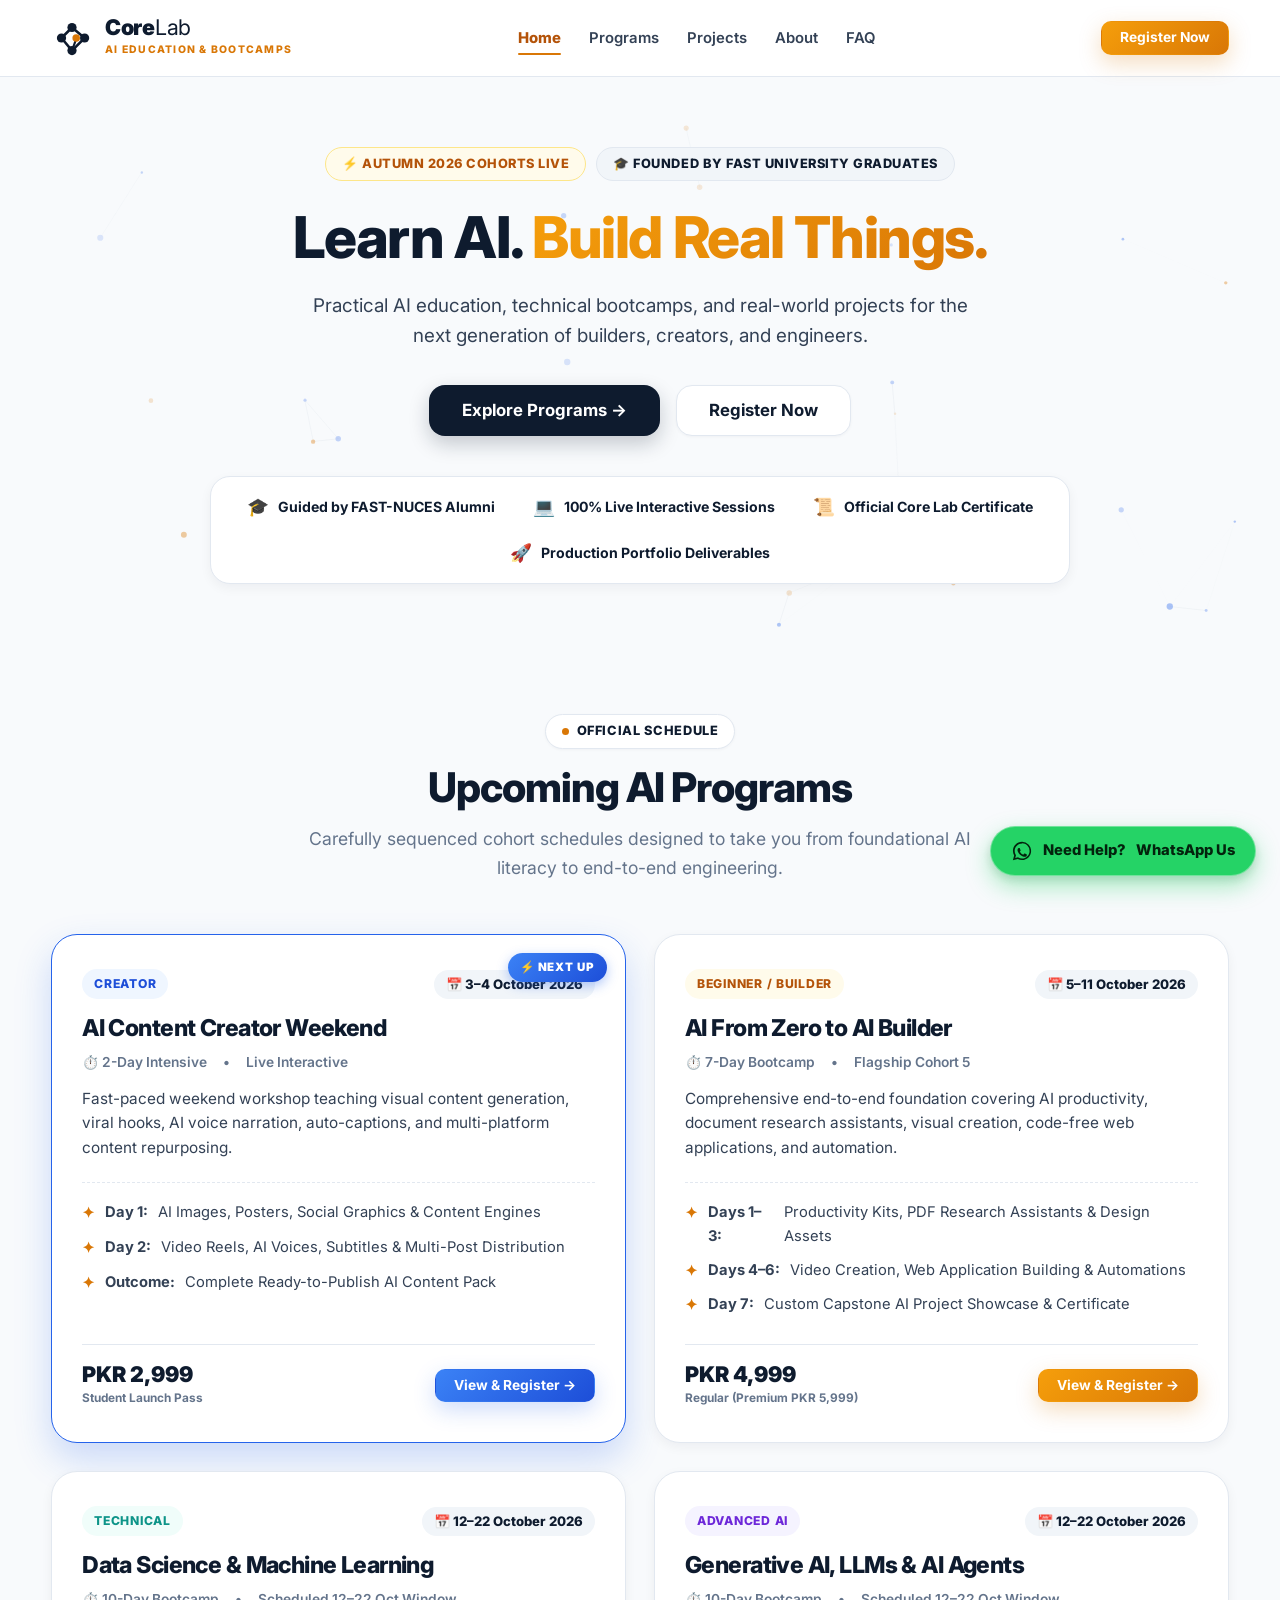
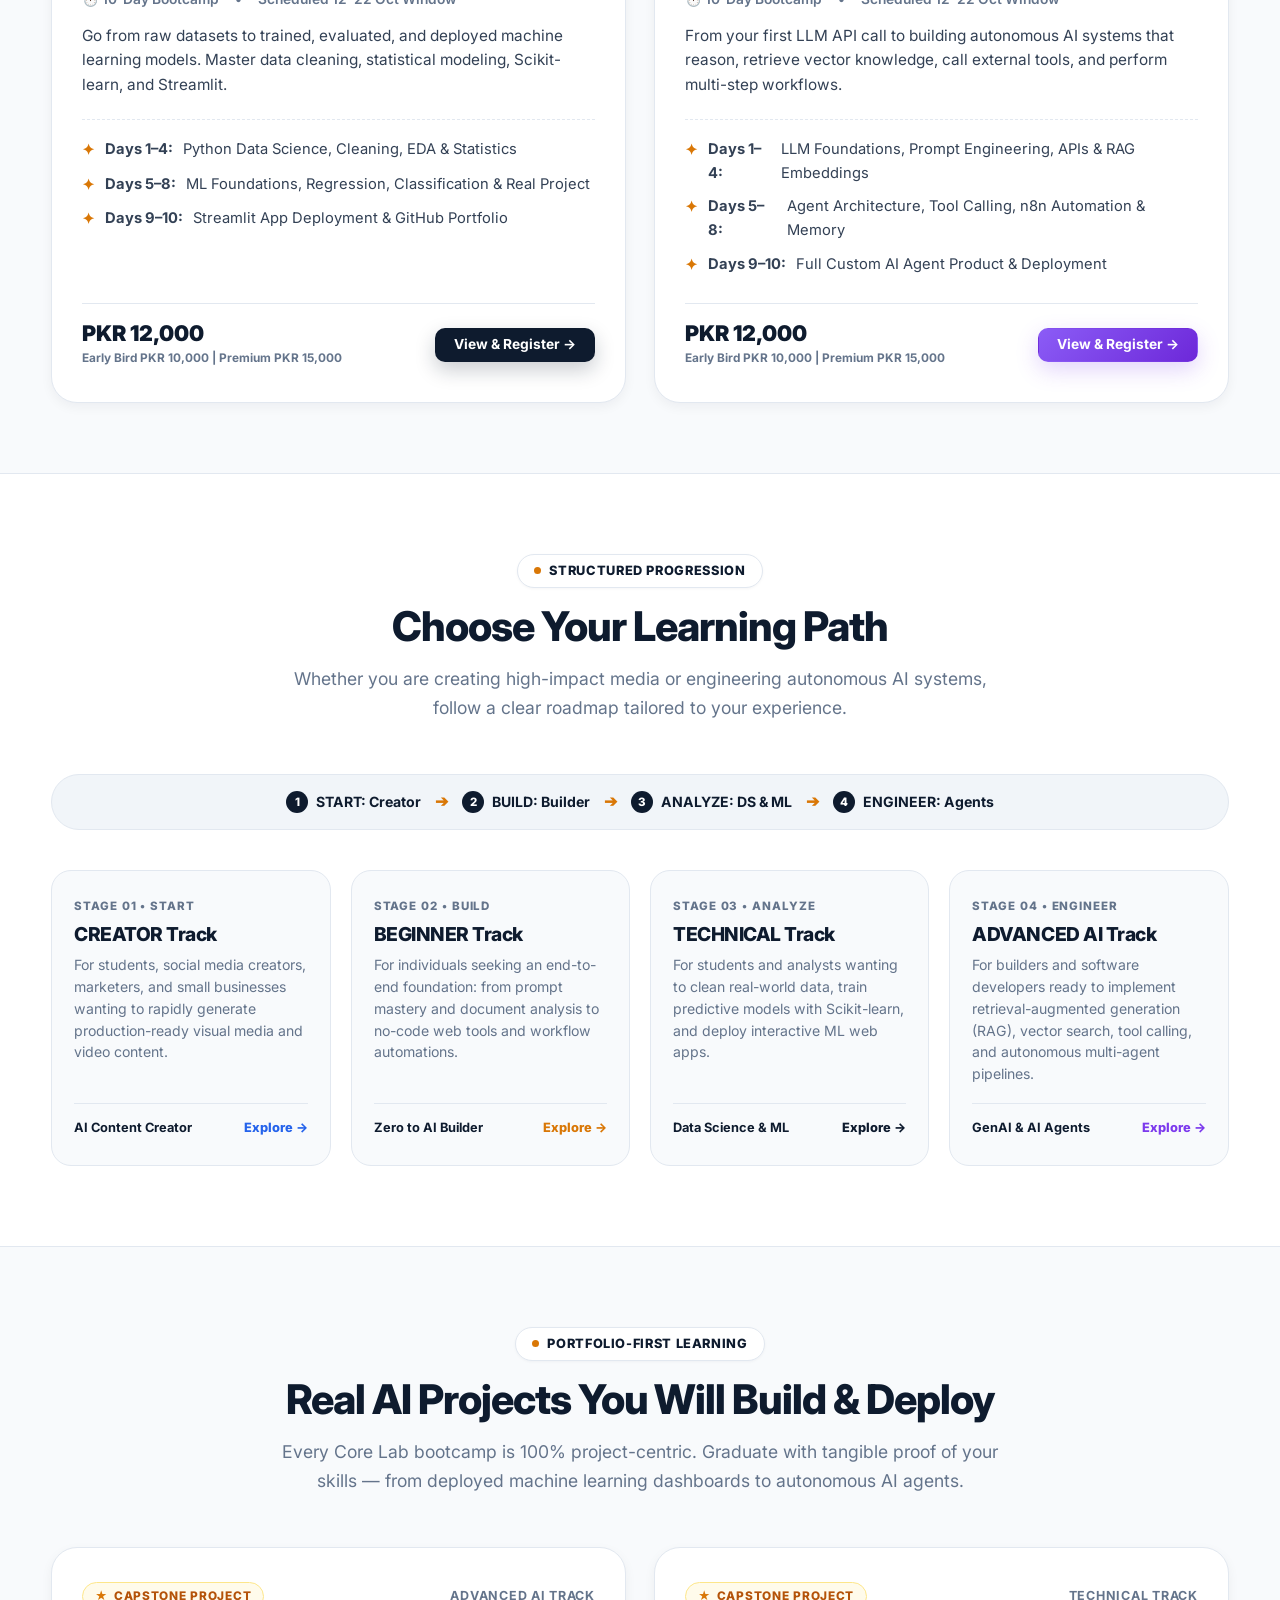
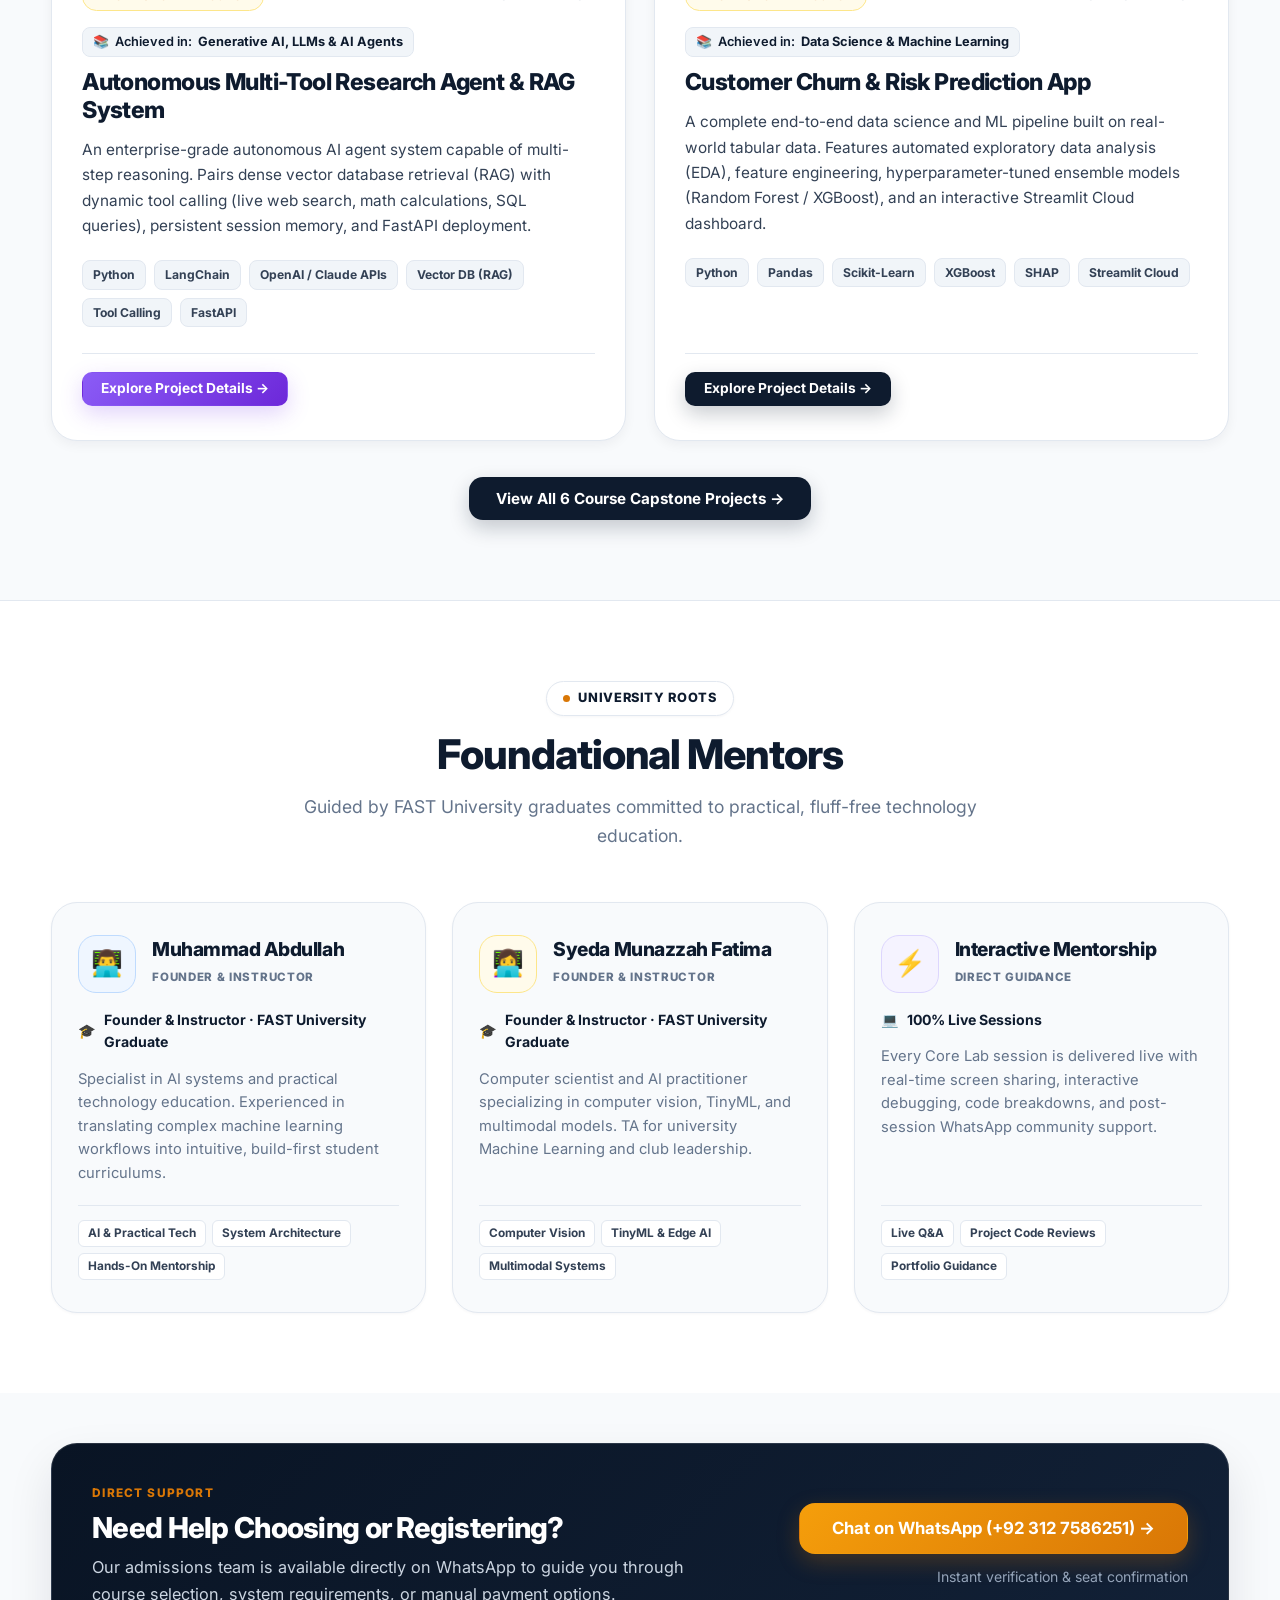
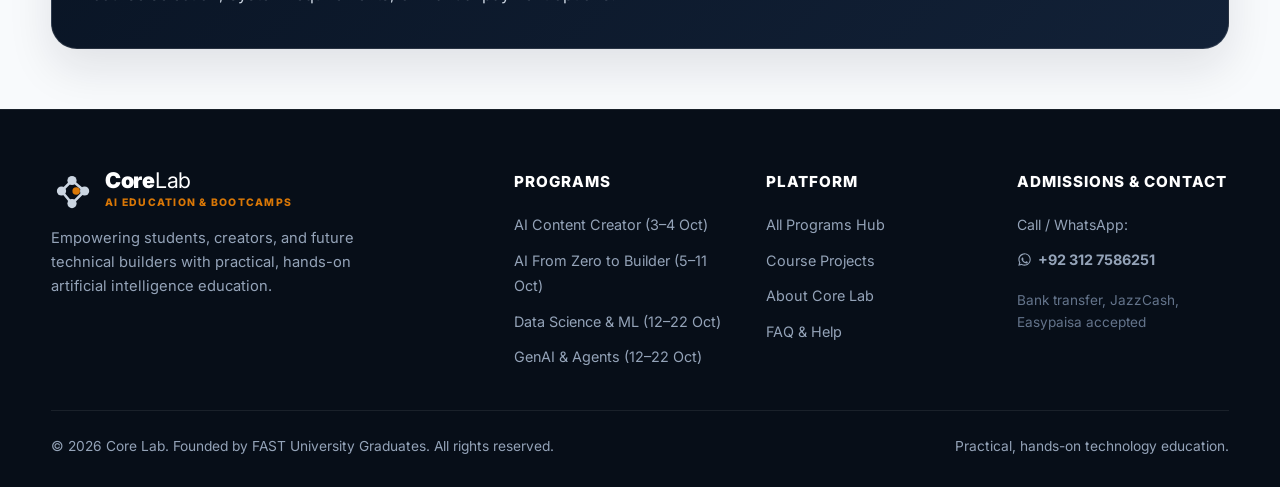
==== commit 78ab6c8d: "Add files via upload" ====
--- a/index.html
+++ b/index.html
@@ -58,7 +58,7 @@
     <div class="mobile-drawer-content">
       <a href="index.html">Home</a>
       <a href="programs.html">Programs & Learning Paths</a>
-      <a href="projects.html">Ongoing Projects</a>
+      <a href="projects.html">Course Projects</a>
       <a href="about.html">About & Mentors</a>
       <a href="faq.html">Frequently Asked Questions</a>
       <div style="margin-top: 10px;">
@@ -128,7 +128,7 @@
             <div>
               <div class="course-badge-row">
                 <span class="course-category-tag tag-creator">Creator</span>
-                <span class="course-date-pill">📅 19–20 September 2026</span>
+                <span class="course-date-pill">📅 3–4 October 2026</span>
               </div>
               <h3>AI Content Creator Weekend</h3>
               <div class="course-duration-meta">
@@ -328,9 +328,9 @@
     <section style="padding: 80px 0;">
       <div class="container">
         <div class="section-header">
-          <div class="section-badge"><span class="dot"></span> Building In Public</div>
-          <h2>We Don't Just Teach AI. We Build With It.</h2>
-          <p>Core Lab is founded by active builders and researchers. Explore the ongoing technical AI and embedded engineering projects developed by our team.</p>
+          <div class="section-badge"><span class="dot"></span> Portfolio-First Learning</div>
+          <h2>Real AI Projects You Will Build & Deploy</h2>
+          <p>Every Core Lab bootcamp is 100% project-centric. Graduate with tangible proof of your skills — from deployed machine learning dashboards to autonomous AI agents.</p>
         </div>
 
         <div class="projects-grid">
@@ -338,51 +338,61 @@
           <div class="project-card">
             <div>
               <div class="project-status-row">
-                <span class="badge-ongoing"><span class="pulse-dot"></span> Ongoing</span>
-                <span class="project-category-lbl">Computer Vision & IoT</span>
-              </div>
-              <h3>FabriSense — Embedded AI Sensing</h3>
+                <span class="badge-capstone"><span class="star-icon">★</span> Capstone Project</span>
+                <span class="project-category-lbl">Advanced AI Track</span>
+              </div>
+              <div class="course-origin-badge">
+                <span>📚</span> Achieved in: <strong>Generative AI, LLMs & AI Agents</strong>
+              </div>
+              <h3>Autonomous Multi-Tool Research Agent & RAG System</h3>
               <p>
-                An intelligent real-time fabric defect inspection system combining custom computer vision classification models with sensory edge computing hardware.
+                An enterprise-grade autonomous AI agent system capable of multi-step reasoning. Pairs dense vector database retrieval (RAG) with dynamic tool calling (live web search, math calculations, SQL queries), persistent session memory, and FastAPI deployment.
               </p>
               <div class="project-tech-tags">
                 <span class="tech-tag">Python</span>
-                <span class="tech-tag">Computer Vision</span>
-                <span class="tech-tag">Embedded AI</span>
-                <span class="tech-tag">Edge Computing</span>
+                <span class="tech-tag">LangChain</span>
+                <span class="tech-tag">OpenAI / Claude APIs</span>
+                <span class="tech-tag">Vector DB (RAG)</span>
+                <span class="tech-tag">Tool Calling</span>
+                <span class="tech-tag">FastAPI</span>
               </div>
             </div>
             <div class="project-links-row">
-              <a href="projects.html" class="btn btn-outline btn-sm">Explore Details →</a>
+              <a href="projects.html" class="btn btn-purple btn-sm">Explore Project Details →</a>
             </div>
           </div>
 
           <div class="project-card">
             <div>
               <div class="project-status-row">
-                <span class="badge-ongoing"><span class="pulse-dot"></span> Ongoing</span>
-                <span class="project-category-lbl">Multimodal AI & NLP</span>
-              </div>
-              <h3>BLIP Image Captioning Web App</h3>
+                <span class="badge-capstone"><span class="star-icon">★</span> Capstone Project</span>
+                <span class="project-category-lbl">Technical Track</span>
+              </div>
+              <div class="course-origin-badge">
+                <span>📚</span> Achieved in: <strong>Data Science & Machine Learning</strong>
+              </div>
+              <h3>Customer Churn & Risk Prediction App</h3>
               <p>
-                Full-stack multimodal vision-language system leveraging Salesforce BLIP (ViT encoder + BERT decoder) for conditional and prompt-guided image captions.
+                A complete end-to-end data science and ML pipeline built on real-world tabular data. Features automated exploratory data analysis (EDA), feature engineering, hyperparameter-tuned ensemble models (Random Forest / XGBoost), and an interactive Streamlit Cloud dashboard.
               </p>
               <div class="project-tech-tags">
-                <span class="tech-tag">PyTorch</span>
-                <span class="tech-tag">BLIP</span>
-                <span class="tech-tag">FastAPI</span>
-                <span class="tech-tag">React</span>
+                <span class="tech-tag">Python</span>
+                <span class="tech-tag">Pandas</span>
+                <span class="tech-tag">Scikit-Learn</span>
+                <span class="tech-tag">XGBoost</span>
+                <span class="tech-tag">SHAP</span>
+                <span class="tech-tag">Streamlit Cloud</span>
               </div>
             </div>
             <div class="project-links-row">
-              <a href="projects.html" class="btn btn-outline btn-sm">Explore Details →</a>
+              <a href="projects.html" class="btn btn-primary btn-sm">Explore Project Details →</a>
             </div>
           </div>
 
         </div>
 
         <div style="text-align: center; margin-top: 36px;">
-          <a href="projects.html" class="btn btn-primary">View All 4 Ongoing Projects →</a>
+          <a href="projects.html" class="btn btn-primary">View All 6 Course Capstone Projects →</a>
         </div>
       </div>
     </section>
@@ -402,11 +412,11 @@
               <div class="mentor-avatar-box avatar-blue">👨‍💻</div>
               <div class="mentor-title-box">
                 <h3>Muhammad Abdullah</h3>
-                <span class="mentor-tag">Instructor & Co-Founder</span>
+                <span class="mentor-tag">Founder &amp; Instructor</span>
               </div>
             </div>
             <div class="mentor-credential-badge">
-              <span>🎓</span> FAST University Graduate
+              <span>🎓</span> Founder &amp; Instructor · FAST University Graduate
             </div>
             <p class="mentor-bio">
               Specialist in AI systems and practical technology education. Experienced in translating complex machine learning workflows into intuitive, build-first student curriculums.
@@ -423,11 +433,11 @@
               <div class="mentor-avatar-box avatar-gold">👩‍💻</div>
               <div class="mentor-title-box">
                 <h3>Syeda Munazzah Fatima</h3>
-                <span class="mentor-tag">Instructor & Co-Founder</span>
+                <span class="mentor-tag">Founder &amp; Instructor</span>
               </div>
             </div>
             <div class="mentor-credential-badge">
-              <span>🎓</span> FAST University Graduate
+              <span>🎓</span> Founder &amp; Instructor · FAST University Graduate
             </div>
             <p class="mentor-bio">
               Computer scientist and AI practitioner specializing in computer vision, TinyML, and multimodal models. TA for university Machine Learning and club leadership.
@@ -513,7 +523,7 @@
         <div>
           <div class="footer-col-title">Programs</div>
           <ul class="footer-nav-list">
-            <li><a href="ai-content-creator.html">AI Content Creator (19–20 Sep)</a></li>
+            <li><a href="ai-content-creator.html">AI Content Creator (3–4 Oct)</a></li>
             <li><a href="ai-from-zero-to-builder.html">AI From Zero to Builder (5–11 Oct)</a></li>
             <li><a href="data-science-machine-learning.html">Data Science & ML (12–22 Oct)</a></li>
             <li><a href="generative-ai-agents.html">GenAI & Agents (12–22 Oct)</a></li>
@@ -524,7 +534,7 @@
           <div class="footer-col-title">Platform</div>
           <ul class="footer-nav-list">
             <li><a href="programs.html">All Programs Hub</a></li>
-            <li><a href="projects.html">Ongoing Projects</a></li>
+            <li><a href="projects.html">Course Projects</a></li>
             <li><a href="about.html">About Core Lab</a></li>
             <li><a href="faq.html">FAQ & Help</a></li>
           </ul>
--- a/assets/css/style.css
+++ b/assets/css/style.css
@@ -0,0 +1,1879 @@
+/* ==========================================================================
+   CORE LAB — AI EDUCATION & BOOTCAMPS
+   Modern Design System & Unified Stylesheet
+   ========================================================================== */
+
+:root {
+  /* Core Brand Anchors */
+  --core-navy: #0e1b2e;
+  --core-navy-dark: #070e18;
+  --core-navy-surface: #122137;
+  --core-navy-light: #182a44;
+  --core-navy-border: rgba(255, 255, 255, 0.08);
+
+  /* Warm Radiant Amber Gold Identity Accent */
+  --gold: #d97706;
+  --gold-hover: #b45309;
+  --gold-light: #fffbeb;
+  --gold-border: #fde68a;
+  --gold-glow: rgba(217, 119, 6, 0.25);
+  --gold-gradient: linear-gradient(135deg, #f59e0b 0%, #d97706 100%);
+
+  /* Electric Cobalt / Indigo (Creator & Foundational Track) */
+  --blue: #2563eb;
+  --blue-dark: #1d4ed8;
+  --blue-light: #eff6ff;
+  --blue-border: #bfdbfe;
+  --blue-glow: rgba(37, 99, 235, 0.22);
+  --blue-gradient: linear-gradient(135deg, #3b82f6 0%, #1d4ed8 100%);
+
+  /* Technical Violet / Purple (Advanced AI & GenAI Track) */
+  --purple: #7c3aed;
+  --purple-dark: #6d28d9;
+  --purple-light: #f5f3ff;
+  --purple-border: #ddd6fe;
+  --purple-glow: rgba(124, 58, 237, 0.22);
+  --purple-gradient: linear-gradient(135deg, #8b5cf6 0%, #6d28d9 100%);
+
+  /* Data Teal / Cyan (Data Science & ML Track) */
+  --teal: #0d9488;
+  --teal-light: #f0fdfa;
+  --teal-border: #99f6e4;
+  --teal-glow: rgba(13, 148, 136, 0.22);
+
+  /* Slate & Canvas Neutrals */
+  --bg-main: #f8fafc;
+  --bg-alt: #f1f5f9;
+  --bg-card: #ffffff;
+  --ink: #0f172a;
+  --ink-secondary: #334155;
+  --muted: #64748b;
+  --muted-light: #94a3b8;
+  --line: #e2e8f0;
+  --line-light: #f1f5f9;
+
+  /* Elevation Shadows */
+  --shadow-xs: 0 1px 3px rgba(15, 23, 42, 0.04);
+  --shadow-sm: 0 4px 12px rgba(15, 23, 42, 0.05);
+  --shadow-md: 0 12px 30px rgba(15, 23, 42, 0.07);
+  --shadow-lg: 0 20px 45px rgba(15, 23, 42, 0.1);
+  --shadow-xl: 0 28px 60px rgba(15, 23, 42, 0.14);
+
+  /* Transitions */
+  --transition-fast: 0.18s cubic-bezier(0.16, 1, 0.3, 1);
+  --transition-base: 0.25s cubic-bezier(0.16, 1, 0.3, 1);
+  --transition-slow: 0.4s cubic-bezier(0.16, 1, 0.3, 1);
+
+  /* Radius */
+  --radius-sm: 8px;
+  --radius-md: 14px;
+  --radius-lg: 20px;
+  --radius-xl: 26px;
+  --radius-full: 9999px;
+
+  /* Semantic Theme Aliases */
+  --bg-surface: var(--bg-card);
+  --border-color: var(--line);
+  --border-light: rgba(255, 255, 255, 0.12);
+  --text-primary: var(--ink);
+  --text-secondary: var(--ink-secondary);
+  --text-muted: var(--muted);
+  --accent-gold: var(--gold);
+  --primary-blue: var(--blue);
+  --purple-accent: var(--purple);
+}
+
+/* ==========================================================================
+   Base & Reset
+   ========================================================================== */
+
+* {
+  box-sizing: border-box;
+  margin: 0;
+  padding: 0;
+}
+
+html {
+  scroll-behavior: smooth;
+  font-size: 16px;
+}
+
+body {
+  font-family: 'Inter', -apple-system, BlinkMacSystemFont, "Segoe UI", Roboto, Oxygen, Ubuntu, Cantarell, sans-serif;
+  background-color: var(--bg-main);
+  color: var(--ink);
+  line-height: 1.6;
+  -webkit-font-smoothing: antialiased;
+  -moz-osx-font-smoothing: grayscale;
+  overflow-x: hidden;
+  display: flex;
+  flex-direction: column;
+  min-height: 100vh;
+}
+
+a {
+  color: inherit;
+  text-decoration: none;
+}
+
+img, svg {
+  vertical-align: middle;
+}
+
+.container {
+  width: min(1180px, 92%);
+  margin-left: auto;
+  margin-right: auto;
+}
+
+.container-narrow {
+  width: min(880px, 92%);
+  margin-left: auto;
+  margin-right: auto;
+}
+
+/* ==========================================================================
+   Typography Utilities
+   ========================================================================== */
+
+h1, h2, h3, h4, h5, h6 {
+  color: var(--core-navy);
+  font-weight: 800;
+  line-height: 1.2;
+  letter-spacing: -0.025em;
+}
+
+h1 { font-size: clamp(2.4rem, 4.5vw, 3.8rem); margin-bottom: 1rem; }
+h2 { font-size: clamp(1.8rem, 3.2vw, 2.6rem); margin-bottom: 0.8rem; }
+h3 { font-size: clamp(1.3rem, 2.2vw, 1.7rem); margin-bottom: 0.6rem; }
+h4 { font-size: 1.15rem; margin-bottom: 0.4rem; }
+
+p {
+  color: var(--muted);
+  font-size: 1.02rem;
+  line-height: 1.65;
+}
+
+.text-gold { color: var(--gold) !important; }
+.text-blue { color: var(--blue) !important; }
+.text-purple { color: var(--purple) !important; }
+.text-navy { color: var(--core-navy) !important; }
+
+.section-header {
+  text-align: center;
+  max-width: 720px;
+  margin: 0 auto 52px;
+}
+
+.section-badge {
+  display: inline-flex;
+  align-items: center;
+  gap: 8px;
+  background: white;
+  border: 1px solid var(--line);
+  padding: 6px 16px;
+  border-radius: var(--radius-full);
+  font-size: 0.8rem;
+  font-weight: 800;
+  color: var(--core-navy);
+  margin-bottom: 14px;
+  letter-spacing: 0.05em;
+  text-transform: uppercase;
+  box-shadow: var(--shadow-xs);
+}
+
+.section-badge .dot {
+  width: 7px;
+  height: 7px;
+  border-radius: 50%;
+  background: var(--gold);
+}
+
+.section-badge.badge-blue .dot { background: var(--blue); }
+.section-badge.badge-purple .dot { background: var(--purple); }
+
+.section-header p {
+  font-size: 1.1rem;
+  color: var(--muted);
+  margin-top: 10px;
+}
+
+/* ==========================================================================
+   Buttons
+   ========================================================================== */
+
+.btn {
+  display: inline-flex;
+  align-items: center;
+  justify-content: center;
+  gap: 10px;
+  padding: 13px 26px;
+  border-radius: var(--radius-md);
+  font-weight: 700;
+  font-size: 0.95rem;
+  line-height: 1;
+  cursor: pointer;
+  transition: all var(--transition-base);
+  border: 1px solid transparent;
+  text-align: center;
+  white-space: nowrap;
+}
+
+.btn:hover {
+  transform: translateY(-2px);
+}
+
+.btn:active {
+  transform: translateY(0);
+}
+
+.btn-primary {
+  background: var(--core-navy);
+  color: white;
+  box-shadow: 0 8px 20px rgba(14, 27, 46, 0.22);
+}
+
+.btn-primary:hover {
+  background: #172a44;
+  color: white;
+  box-shadow: 0 12px 26px rgba(14, 27, 46, 0.32);
+}
+
+.btn-gold {
+  background: var(--gold-gradient);
+  color: white;
+  box-shadow: 0 8px 22px var(--gold-glow);
+}
+
+.btn-gold:hover {
+  box-shadow: 0 12px 28px rgba(217, 119, 6, 0.4);
+  color: white;
+}
+
+.btn-blue {
+  background: var(--blue-gradient);
+  color: white;
+  box-shadow: 0 8px 22px var(--blue-glow);
+}
+
+.btn-blue:hover {
+  box-shadow: 0 12px 28px rgba(37, 99, 235, 0.4);
+  color: white;
+}
+
+.btn-purple {
+  background: var(--purple-gradient);
+  color: white;
+  box-shadow: 0 8px 22px var(--purple-glow);
+}
+
+.btn-purple:hover {
+  box-shadow: 0 12px 28px rgba(124, 58, 237, 0.4);
+  color: white;
+}
+
+.btn-outline {
+  background: white;
+  border-color: var(--line);
+  color: var(--core-navy);
+  box-shadow: var(--shadow-xs);
+}
+
+.btn-outline:hover {
+  border-color: var(--core-navy);
+  background: #fafafa;
+}
+
+.btn-outline-gold {
+  background: transparent;
+  border-color: var(--gold-border);
+  color: var(--gold-hover);
+}
+
+.btn-outline-gold:hover {
+  background: var(--gold-light);
+  border-color: var(--gold);
+}
+
+.btn-lg {
+  padding: 16px 32px;
+  font-size: 1.05rem;
+  border-radius: 16px;
+}
+
+.btn-sm {
+  padding: 9px 18px;
+  font-size: 0.86rem;
+  border-radius: 10px;
+}
+
+/* ==========================================================================
+   Header & Navigation
+   ========================================================================== */
+
+header {
+  position: sticky;
+  top: 0;
+  z-index: 1000;
+  background: rgba(255, 255, 255, 0.94);
+  backdrop-filter: blur(16px);
+  -webkit-backdrop-filter: blur(16px);
+  border-bottom: 1px solid var(--line);
+  transition: all var(--transition-base);
+}
+
+header.scrolled {
+  box-shadow: 0 4px 20px rgba(15, 23, 42, 0.06);
+}
+
+.navbar {
+  height: 76px;
+  display: flex;
+  align-items: center;
+  justify-content: space-between;
+  gap: 20px;
+}
+
+/* Brand Logo */
+.brand {
+  display: flex;
+  align-items: center;
+  gap: 12px;
+  text-decoration: none;
+  flex-shrink: 0;
+}
+
+.brand-logo-svg {
+  width: 42px;
+  height: 42px;
+  flex-shrink: 0;
+  transition: transform var(--transition-fast);
+}
+
+.brand:hover .brand-logo-svg {
+  transform: scale(1.05);
+}
+
+.brand-text {
+  display: flex;
+  flex-direction: column;
+}
+
+.brand-title {
+  font-size: 1.35rem;
+  line-height: 1;
+  color: var(--core-navy);
+  letter-spacing: -0.025em;
+}
+
+.brand-title b {
+  font-weight: 900;
+  color: var(--core-navy);
+}
+
+.brand-title span {
+  font-weight: 400;
+  color: var(--core-navy);
+  margin-left: 1px;
+}
+
+.brand-tagline {
+  font-size: 0.65rem;
+  font-weight: 800;
+  letter-spacing: 0.12em;
+  color: var(--gold);
+  text-transform: uppercase;
+  margin-top: 3px;
+}
+
+/* Nav Menu Links */
+.nav-menu {
+  display: flex;
+  align-items: center;
+  gap: 28px;
+  list-style: none;
+}
+
+.nav-link {
+  font-weight: 600;
+  font-size: 0.93rem;
+  color: var(--ink-secondary);
+  transition: color var(--transition-fast);
+  position: relative;
+  padding: 8px 0;
+}
+
+.nav-link:hover {
+  color: var(--core-navy);
+}
+
+.nav-link.active {
+  color: var(--gold-hover);
+  font-weight: 800;
+}
+
+.nav-link.active::after {
+  content: '';
+  position: absolute;
+  bottom: 0;
+  left: 0;
+  right: 0;
+  height: 2.5px;
+  background: var(--gold);
+  border-radius: 2px;
+}
+
+.nav-actions {
+  display: flex;
+  align-items: center;
+  gap: 14px;
+}
+
+/* Mobile Hamburger Toggle */
+.mobile-toggle {
+  display: none;
+  background: none;
+  border: 1px solid var(--line);
+  padding: 8px 10px;
+  border-radius: 10px;
+  cursor: pointer;
+  color: var(--core-navy);
+  transition: all var(--transition-fast);
+}
+
+.mobile-toggle:hover {
+  background: var(--bg-alt);
+}
+
+.mobile-toggle svg {
+  width: 22px;
+  height: 22px;
+  display: block;
+}
+
+/* Mobile Drawer Overlay */
+.mobile-drawer {
+  position: fixed;
+  top: 76px;
+  left: 0;
+  right: 0;
+  bottom: 0;
+  background: rgba(14, 27, 46, 0.6);
+  backdrop-filter: blur(8px);
+  z-index: 999;
+  opacity: 0;
+  visibility: hidden;
+  transition: all var(--transition-base);
+}
+
+.mobile-drawer.open {
+  opacity: 1;
+  visibility: visible;
+}
+
+.mobile-drawer-content {
+  background: white;
+  padding: 24px 24px 34px;
+  border-bottom: 1px solid var(--line);
+  box-shadow: var(--shadow-lg);
+  display: flex;
+  flex-direction: column;
+  gap: 16px;
+  transform: translateY(-10px);
+  transition: transform var(--transition-base);
+}
+
+.mobile-drawer.open .mobile-drawer-content {
+  transform: translateY(0);
+}
+
+.mobile-drawer a {
+  font-size: 1.05rem;
+  font-weight: 700;
+  color: var(--core-navy);
+  padding: 12px 14px;
+  border-radius: 10px;
+  transition: background var(--transition-fast);
+}
+
+.mobile-drawer a:hover,
+.mobile-drawer a.active {
+  background: var(--gold-light);
+  color: var(--gold-hover);
+}
+
+/* ==========================================================================
+   Hero Sections
+   ========================================================================== */
+
+.hero {
+  position: relative;
+  padding: 70px 0 60px;
+  background: transparent;
+  overflow: hidden;
+}
+
+/* Canvas Background for Particle/Grid Motif */
+.hero-canvas-wrap {
+  position: absolute;
+  top: 0;
+  left: 0;
+  right: 0;
+  bottom: 0;
+  pointer-events: none;
+  z-index: 0;
+  opacity: 0.65;
+}
+
+.hero-canvas {
+  width: 100%;
+  height: 100%;
+  display: block;
+}
+
+.hero-content {
+  position: relative;
+  z-index: 1;
+  text-align: center;
+  max-width: 860px;
+  margin: 0 auto;
+}
+
+.hero-tag-pills {
+  display: flex;
+  align-items: center;
+  justify-content: center;
+  gap: 10px;
+  flex-wrap: wrap;
+  margin-bottom: 22px;
+}
+
+.hero-pill {
+  display: inline-flex;
+  align-items: center;
+  gap: 6px;
+  padding: 6px 16px;
+  border-radius: var(--radius-full);
+  font-size: 0.8rem;
+  font-weight: 800;
+  letter-spacing: 0.04em;
+  text-transform: uppercase;
+}
+
+.hero-pill-gold {
+  background: var(--gold-light);
+  color: var(--gold-hover);
+  border: 1px solid var(--gold-border);
+}
+
+.hero-pill-navy {
+  background: #f1f5f9;
+  color: var(--core-navy);
+  border: 1px solid #e2e8f0;
+}
+
+.hero h1 {
+  margin-bottom: 18px;
+}
+
+.hero h1 span.gradient-gold {
+  background: var(--gold-gradient);
+  -webkit-background-clip: text;
+  -webkit-text-fill-color: transparent;
+}
+
+.hero h1 span.gradient-blue {
+  background: var(--blue-gradient);
+  -webkit-background-clip: text;
+  -webkit-text-fill-color: transparent;
+}
+
+.hero h1 span.gradient-purple {
+  background: var(--purple-gradient);
+  -webkit-background-clip: text;
+  -webkit-text-fill-color: transparent;
+}
+
+.hero-subheadline {
+  font-size: 1.18rem;
+  color: var(--ink-secondary);
+  line-height: 1.6;
+  max-width: 680px;
+  margin: 0 auto 34px;
+}
+
+.hero-cta-group {
+  display: flex;
+  align-items: center;
+  justify-content: center;
+  gap: 16px;
+  flex-wrap: wrap;
+  margin-bottom: 40px;
+}
+
+/* Trust Bar */
+.trust-bar {
+  background: white;
+  border: 1px solid var(--line);
+  border-radius: var(--radius-lg);
+  padding: 16px 26px;
+  display: flex;
+  align-items: center;
+  justify-content: space-around;
+  flex-wrap: wrap;
+  gap: 18px;
+  box-shadow: var(--shadow-sm);
+  margin-top: 10px;
+}
+
+.trust-item {
+  display: flex;
+  align-items: center;
+  gap: 9px;
+  font-weight: 700;
+  font-size: 0.88rem;
+  color: var(--core-navy);
+}
+
+.trust-icon {
+  font-size: 1.1rem;
+}
+
+/* ==========================================================================
+   Program Cards & Schedule (Chronological)
+   ========================================================================== */
+
+.schedule-section {
+  padding: 70px 0;
+}
+
+.courses-grid-2 {
+  display: grid;
+  grid-template-columns: repeat(2, 1fr);
+  gap: 28px;
+}
+
+.courses-grid-4 {
+  display: grid;
+  grid-template-columns: repeat(2, 1fr);
+  gap: 28px;
+}
+
+.course-card {
+  background: var(--bg-card);
+  border-radius: var(--radius-xl);
+  padding: 34px 30px;
+  border: 1.5px solid var(--line);
+  box-shadow: var(--shadow-sm);
+  display: flex;
+  flex-direction: column;
+  justify-content: space-between;
+  position: relative;
+  transition: all var(--transition-base);
+  overflow: hidden;
+}
+
+.course-card:hover {
+  transform: translateY(-4px);
+  box-shadow: var(--shadow-lg);
+}
+
+/* Next Up Highlight Card */
+.course-card.is-next-up {
+  border-color: var(--blue);
+  box-shadow: 0 16px 36px var(--blue-glow);
+}
+
+.next-up-ribbon {
+  position: absolute;
+  top: 18px;
+  right: 18px;
+  background: var(--blue-gradient);
+  color: white;
+  font-size: 0.72rem;
+  font-weight: 900;
+  letter-spacing: 0.08em;
+  text-transform: uppercase;
+  padding: 5px 12px;
+  border-radius: var(--radius-full);
+  display: inline-flex;
+  align-items: center;
+  gap: 6px;
+  box-shadow: 0 4px 12px rgba(37, 99, 235, 0.35);
+  animation: pulse-glow 2.5s infinite;
+}
+
+@keyframes pulse-glow {
+  0%, 100% { transform: scale(1); }
+  50% { transform: scale(1.04); }
+}
+
+.course-badge-row {
+  display: flex;
+  align-items: center;
+  justify-content: space-between;
+  gap: 12px;
+  margin-bottom: 16px;
+  flex-wrap: wrap;
+}
+
+.course-category-tag {
+  font-size: 0.76rem;
+  font-weight: 800;
+  text-transform: uppercase;
+  letter-spacing: 0.06em;
+  padding: 5px 12px;
+  border-radius: var(--radius-full);
+}
+
+.tag-creator { background: var(--blue-light); color: var(--blue-dark); }
+.tag-builder { background: var(--gold-light); color: var(--gold-hover); }
+.tag-datascience { background: var(--teal-light); color: var(--teal); }
+.tag-genai { background: var(--purple-light); color: var(--purple-dark); }
+
+.course-date-pill {
+  font-size: 0.82rem;
+  font-weight: 800;
+  color: var(--core-navy);
+  display: inline-flex;
+  align-items: center;
+  gap: 6px;
+  background: var(--bg-alt);
+  padding: 4px 12px;
+  border-radius: var(--radius-full);
+}
+
+.course-card h3 {
+  font-size: 1.45rem;
+  margin-bottom: 8px;
+  color: var(--core-navy);
+}
+
+.course-duration-meta {
+  display: flex;
+  align-items: center;
+  gap: 16px;
+  margin-bottom: 14px;
+  font-size: 0.86rem;
+  font-weight: 600;
+  color: var(--muted);
+}
+
+.course-desc {
+  font-size: 0.96rem;
+  color: var(--ink-secondary);
+  line-height: 1.6;
+  margin-bottom: 22px;
+  flex-grow: 1;
+}
+
+.course-highlights-list {
+  list-style: none;
+  margin-bottom: 26px;
+  display: flex;
+  flex-direction: column;
+  gap: 10px;
+  border-top: 1px dashed var(--line);
+  padding-top: 18px;
+}
+
+.course-highlights-list li {
+  display: flex;
+  align-items: flex-start;
+  gap: 10px;
+  font-size: 0.92rem;
+  color: var(--ink-secondary);
+}
+
+.highlight-bullet {
+  color: var(--gold);
+  font-weight: bold;
+  flex-shrink: 0;
+  margin-top: 1px;
+}
+
+.card-bottom-row {
+  display: flex;
+  align-items: center;
+  justify-content: space-between;
+  gap: 16px;
+  padding-top: 18px;
+  border-top: 1px solid var(--line);
+  flex-wrap: wrap;
+}
+
+.price-box {
+  display: flex;
+  flex-direction: column;
+}
+
+.price-main {
+  font-size: 1.35rem;
+  font-weight: 900;
+  color: var(--core-navy);
+  line-height: 1.1;
+}
+
+.price-tier-sub {
+  font-size: 0.74rem;
+  font-weight: 700;
+  color: var(--muted);
+  margin-top: 3px;
+}
+
+/* ==========================================================================
+   Learning Paths Progression Section
+   ========================================================================== */
+
+.pathways-section {
+  padding: 80px 0;
+  background: white;
+  border-top: 1px solid var(--line);
+  border-bottom: 1px solid var(--line);
+}
+
+.pathways-step-strip {
+  display: flex;
+  align-items: center;
+  justify-content: center;
+  background: var(--bg-alt);
+  padding: 14px 20px;
+  border-radius: var(--radius-full);
+  margin-bottom: 40px;
+  font-weight: 700;
+  font-size: 0.88rem;
+  color: var(--core-navy);
+  border: 1px solid var(--line);
+  overflow-x: auto;
+  gap: 14px;
+}
+
+.path-step-badge {
+  display: inline-flex;
+  align-items: center;
+  gap: 8px;
+  white-space: nowrap;
+}
+
+.path-step-arrow {
+  color: var(--gold);
+  font-size: 1rem;
+  font-weight: bold;
+}
+
+.path-step-badge span.num {
+  width: 22px;
+  height: 22px;
+  border-radius: 50%;
+  background: var(--core-navy);
+  color: white;
+  display: inline-flex;
+  align-items: center;
+  justify-content: center;
+  font-size: 0.72rem;
+  font-weight: 800;
+}
+
+.pathways-grid {
+  display: grid;
+  grid-template-columns: repeat(4, 1fr);
+  gap: 20px;
+}
+
+.pathway-card {
+  background: var(--bg-main);
+  border: 1.5px solid var(--line);
+  border-radius: var(--radius-lg);
+  padding: 26px 22px;
+  display: flex;
+  flex-direction: column;
+  justify-content: space-between;
+  transition: all var(--transition-base);
+  position: relative;
+}
+
+.pathway-card:hover {
+  background: white;
+  border-color: var(--gold);
+  transform: translateY(-4px);
+  box-shadow: var(--shadow-md);
+}
+
+.pathway-step-label {
+  font-size: 0.72rem;
+  font-weight: 800;
+  text-transform: uppercase;
+  letter-spacing: 0.08em;
+  color: var(--muted);
+  margin-bottom: 8px;
+}
+
+.pathway-card h4 {
+  font-size: 1.2rem;
+  margin-bottom: 8px;
+  color: var(--core-navy);
+}
+
+.pathway-card p {
+  font-size: 0.88rem;
+  line-height: 1.55;
+  margin-bottom: 18px;
+}
+
+.pathway-meta {
+  font-size: 0.8rem;
+  font-weight: 700;
+  color: var(--core-navy);
+  margin-top: auto;
+  padding-top: 14px;
+  border-top: 1px solid var(--line);
+  display: flex;
+  justify-content: space-between;
+  align-items: center;
+  gap: 8px;
+  flex-wrap: wrap;
+}
+
+/* ==========================================================================
+   Curriculum Timeline (Program Pages)
+   ========================================================================== */
+
+.curriculum-section {
+  padding: 80px 0;
+}
+
+.days-grid {
+  display: grid;
+  grid-template-columns: repeat(2, 1fr);
+  gap: 20px;
+  margin-top: 36px;
+}
+
+.days-grid.grid-10 {
+  grid-template-columns: repeat(2, 1fr);
+}
+
+.day-box {
+  background: white;
+  border: 1px solid var(--line);
+  border-radius: var(--radius-lg);
+  padding: 24px;
+  box-shadow: var(--shadow-xs);
+  transition: all var(--transition-base);
+}
+
+.day-box:hover {
+  border-color: #cbd5e1;
+  box-shadow: var(--shadow-sm);
+  transform: translateY(-2px);
+}
+
+.day-box-header {
+  display: flex;
+  align-items: center;
+  justify-content: space-between;
+  gap: 10px;
+  margin-bottom: 12px;
+}
+
+.day-box-header h4 {
+  margin-bottom: 0;
+  font-size: 1.12rem;
+}
+
+.day-pill {
+  font-size: 0.72rem;
+  font-weight: 800;
+  letter-spacing: 0.06em;
+  text-transform: uppercase;
+  padding: 4px 10px;
+  border-radius: var(--radius-full);
+}
+
+.day-pill-blue { background: var(--blue-light); color: var(--blue-dark); }
+.day-pill-gold { background: var(--gold-light); color: var(--gold-hover); }
+.day-pill-teal { background: var(--teal-light); color: var(--teal); }
+.day-pill-purple { background: var(--purple-light); color: var(--purple-dark); }
+
+.day-box ul {
+  list-style: none;
+  display: flex;
+  flex-direction: column;
+  gap: 8px;
+}
+
+.day-box li {
+  font-size: 0.92rem;
+  color: var(--ink-secondary);
+  display: flex;
+  align-items: flex-start;
+  gap: 8px;
+}
+
+.day-box li::before {
+  content: "→";
+  color: var(--gold);
+  font-weight: bold;
+}
+
+/* ==========================================================================
+   Projects Section & Page
+   ========================================================================== */
+
+.projects-grid {
+  display: grid;
+  grid-template-columns: repeat(2, 1fr);
+  gap: 28px;
+}
+
+.project-card {
+  background: white;
+  border: 1.5px solid var(--line);
+  border-radius: var(--radius-xl);
+  padding: 34px 30px;
+  display: flex;
+  flex-direction: column;
+  justify-content: space-between;
+  box-shadow: var(--shadow-sm);
+  transition: all var(--transition-base);
+  position: relative;
+  overflow: hidden;
+}
+
+.project-card:hover {
+  transform: translateY(-5px);
+  border-color: rgba(14, 27, 46, 0.3);
+  box-shadow: var(--shadow-lg);
+}
+
+.project-card::before {
+  content: '';
+  position: absolute;
+  top: 0;
+  left: 0;
+  right: 0;
+  height: 4px;
+  background: linear-gradient(90deg, var(--gold), var(--blue));
+  opacity: 0;
+  transition: opacity var(--transition-fast);
+}
+
+.project-card:hover::before {
+  opacity: 1;
+}
+
+.project-status-row {
+  display: flex;
+  align-items: center;
+  justify-content: space-between;
+  gap: 10px;
+  margin-bottom: 16px;
+}
+
+.badge-ongoing {
+  display: inline-flex;
+  align-items: center;
+  gap: 6px;
+  background: #ecfdf5;
+  border: 1px solid #a7f3d0;
+  color: #047857;
+  font-size: 0.74rem;
+  font-weight: 800;
+  text-transform: uppercase;
+  letter-spacing: 0.06em;
+  padding: 4px 12px;
+  border-radius: var(--radius-full);
+}
+
+.badge-capstone {
+  display: inline-flex;
+  align-items: center;
+  gap: 6px;
+  background: #fffbeb;
+  border: 1px solid #fde68a;
+  color: #b45309;
+  font-size: 0.74rem;
+  font-weight: 800;
+  text-transform: uppercase;
+  letter-spacing: 0.06em;
+  padding: 4px 12px;
+  border-radius: var(--radius-full);
+}
+
+.badge-capstone .star-icon {
+  color: #d97706;
+}
+
+.course-origin-badge {
+  display: inline-flex;
+  align-items: center;
+  gap: 6px;
+  background: var(--bg-alt);
+  border: 1px solid var(--line);
+  color: var(--core-navy);
+  font-size: 0.8rem;
+  font-weight: 600;
+  padding: 4px 10px;
+  border-radius: var(--radius-sm);
+  margin-bottom: 12px;
+}
+
+.project-key-outcomes {
+  margin: 14px 0 20px;
+  padding: 12px 14px;
+  background: var(--bg-main);
+  border-radius: var(--radius-sm);
+  border-left: 3px solid var(--gold);
+}
+
+.project-key-outcomes-title {
+  font-size: 0.78rem;
+  font-weight: 800;
+  text-transform: uppercase;
+  letter-spacing: 0.05em;
+  color: var(--core-navy);
+  margin-bottom: 6px;
+  display: flex;
+  align-items: center;
+  gap: 6px;
+}
+
+.project-key-outcomes ul {
+  list-style: none;
+  padding: 0;
+  margin: 0;
+  display: flex;
+  flex-direction: column;
+  gap: 5px;
+}
+
+.project-key-outcomes li {
+  font-size: 0.86rem;
+  color: var(--ink-secondary);
+  line-height: 1.45;
+  display: flex;
+  align-items: baseline;
+  gap: 6px;
+}
+
+.project-key-outcomes li::before {
+  content: "✓";
+  color: #10b981;
+  font-weight: 800;
+  font-size: 0.82rem;
+}
+
+.badge-ongoing .pulse-dot {
+  width: 6px;
+  height: 6px;
+  border-radius: 50%;
+  background: #10b981;
+  animation: pulse-dot 1.8s infinite;
+}
+
+@keyframes pulse-dot {
+  0%, 100% { opacity: 1; transform: scale(1); }
+  50% { opacity: 0.4; transform: scale(0.6); }
+}
+
+.project-category-lbl {
+  font-size: 0.78rem;
+  font-weight: 700;
+  color: var(--muted);
+  text-transform: uppercase;
+  letter-spacing: 0.06em;
+}
+
+.project-card h3 {
+  font-size: 1.45rem;
+  color: var(--core-navy);
+  margin-bottom: 12px;
+}
+
+.project-card p {
+  font-size: 0.96rem;
+  color: var(--ink-secondary);
+  line-height: 1.65;
+  margin-bottom: 22px;
+}
+
+.project-tech-tags {
+  display: flex;
+  flex-wrap: wrap;
+  gap: 8px;
+  margin-bottom: 26px;
+}
+
+.tech-tag {
+  font-size: 0.76rem;
+  font-weight: 700;
+  background: var(--bg-alt);
+  color: var(--ink-secondary);
+  padding: 4px 10px;
+  border-radius: var(--radius-sm);
+  border: 1px solid var(--line);
+}
+
+.project-links-row {
+  display: flex;
+  align-items: center;
+  gap: 10px;
+  flex-wrap: wrap;
+  margin-top: auto;
+  padding-top: 18px;
+  border-top: 1px solid var(--line);
+}
+
+/* ==========================================================================
+   Mentors Section
+   ========================================================================== */
+
+.mentors-section {
+  padding: 80px 0;
+  background: white;
+  border-top: 1px solid var(--line);
+}
+
+.mentors-grid {
+  display: grid;
+  grid-template-columns: repeat(3, 1fr);
+  gap: 26px;
+}
+
+.mentor-card {
+  background: var(--bg-main);
+  border: 1.5px solid var(--line);
+  border-radius: var(--radius-xl);
+  padding: 32px 26px;
+  box-shadow: var(--shadow-xs);
+  transition: all var(--transition-base);
+  display: flex;
+  flex-direction: column;
+}
+
+.mentor-card:hover {
+  transform: translateY(-4px);
+  background: white;
+  border-color: rgba(14, 27, 46, 0.25);
+  box-shadow: var(--shadow-md);
+}
+
+.mentor-header-group {
+  display: flex;
+  align-items: center;
+  gap: 16px;
+  margin-bottom: 16px;
+}
+
+.mentor-avatar-box {
+  width: 58px;
+  height: 58px;
+  border-radius: 18px;
+  display: flex;
+  align-items: center;
+  justify-content: center;
+  font-size: 1.6rem;
+  flex-shrink: 0;
+}
+
+.avatar-blue { background: var(--blue-light); border: 1px solid var(--blue-border); }
+.avatar-gold { background: var(--gold-light); border: 1px solid var(--gold-border); }
+.avatar-purple { background: var(--purple-light); border: 1px solid var(--purple-border); }
+
+.mentor-title-box h3 {
+  font-size: 1.2rem;
+  margin-bottom: 2px;
+}
+
+.mentor-tag {
+  font-size: 0.72rem;
+  font-weight: 800;
+  text-transform: uppercase;
+  color: var(--muted);
+  letter-spacing: 0.06em;
+}
+
+.mentor-credential-badge {
+  font-size: 0.88rem;
+  font-weight: 700;
+  color: var(--core-navy);
+  display: flex;
+  align-items: center;
+  gap: 8px;
+  margin-bottom: 14px;
+}
+
+.mentor-bio {
+  font-size: 0.92rem;
+  color: var(--muted);
+  line-height: 1.6;
+  margin-bottom: 20px;
+}
+
+.mentor-pills-row {
+  display: flex;
+  flex-wrap: wrap;
+  gap: 6px;
+  margin-top: auto;
+  padding-top: 14px;
+  border-top: 1px solid var(--line);
+}
+
+.mentor-pill {
+  font-size: 0.74rem;
+  font-weight: 700;
+  padding: 3px 9px;
+  border-radius: 6px;
+  background: white;
+  border: 1px solid var(--line);
+  color: var(--ink-secondary);
+}
+
+/* ==========================================================================
+   FAQ Accordion
+   ========================================================================== */
+
+.faq-section {
+  padding: 80px 0;
+}
+
+.faq-categories-tabs {
+  display: flex;
+  justify-content: center;
+  gap: 10px;
+  flex-wrap: wrap;
+  margin-bottom: 34px;
+}
+
+.faq-cat-btn {
+  background: white;
+  border: 1.5px solid var(--line);
+  padding: 8px 18px;
+  border-radius: var(--radius-full);
+  font-weight: 700;
+  font-size: 0.88rem;
+  color: var(--core-navy);
+  cursor: pointer;
+  transition: all var(--transition-fast);
+}
+
+.faq-cat-btn:hover {
+  border-color: var(--core-navy);
+}
+
+.faq-cat-btn.active {
+  background: var(--core-navy);
+  color: white;
+  border-color: var(--core-navy);
+}
+
+.faq-list {
+  display: grid;
+  gap: 14px;
+  max-width: 860px;
+  margin: 0 auto;
+}
+
+.faq-item {
+  background: white;
+  border: 1.5px solid var(--line);
+  border-radius: var(--radius-lg);
+  overflow: hidden;
+  transition: all var(--transition-base);
+  box-shadow: var(--shadow-xs);
+}
+
+.faq-item:hover {
+  border-color: #cbd5e1;
+  box-shadow: var(--shadow-sm);
+}
+
+.faq-item.active {
+  border-color: var(--blue);
+  box-shadow: 0 10px 26px var(--blue-glow);
+}
+
+.faq-question {
+  padding: 20px 24px;
+  display: flex;
+  align-items: center;
+  justify-content: space-between;
+  gap: 16px;
+  cursor: pointer;
+  user-select: none;
+  font-weight: 800;
+  font-size: 1.05rem;
+  color: var(--core-navy);
+}
+
+.faq-toggle-btn {
+  width: 30px;
+  height: 30px;
+  border-radius: 50%;
+  background: var(--bg-alt);
+  display: flex;
+  align-items: center;
+  justify-content: center;
+  font-size: 1.1rem;
+  font-weight: 700;
+  color: var(--core-navy);
+  flex-shrink: 0;
+  transition: transform var(--transition-base), background var(--transition-fast);
+}
+
+.faq-item.active .faq-toggle-btn {
+  transform: rotate(45deg);
+  background: var(--blue);
+  color: white;
+}
+
+.faq-answer {
+  max-height: 0;
+  overflow: hidden;
+  transition: max-height 0.35s ease-out;
+  padding: 0 24px;
+  color: var(--ink-secondary);
+  font-size: 0.98rem;
+  line-height: 1.7;
+}
+
+.faq-answer-inner {
+  padding-bottom: 22px;
+  border-top: 1px solid var(--line-light);
+  padding-top: 14px;
+}
+
+/* ==========================================================================
+   Outcome & Registration Banners
+   ========================================================================== */
+
+.reg-outcome-card {
+  border-radius: var(--radius-xl);
+  padding: 40px;
+  display: flex;
+  align-items: center;
+  justify-content: space-between;
+  gap: 30px;
+  flex-wrap: wrap;
+  margin-top: 50px;
+  position: relative;
+  overflow: hidden;
+}
+
+.reg-outcome-card.bg-dark-navy {
+  background: linear-gradient(135deg, #091424 0%, #122137 100%);
+  border: 1px solid rgba(255, 255, 255, 0.12);
+  color: white;
+  box-shadow: var(--shadow-lg);
+}
+
+.reg-outcome-card h3 {
+  color: white;
+  font-size: 1.8rem;
+  margin-bottom: 8px;
+}
+
+.reg-outcome-card p {
+  color: #cbd5e1;
+  font-size: 1.02rem;
+  max-width: 600px;
+  margin: 0;
+}
+
+.reg-outcome-card .badge-deliverable {
+  font-size: 0.74rem;
+  font-weight: 800;
+  text-transform: uppercase;
+  letter-spacing: 0.1em;
+  color: var(--gold);
+  margin-bottom: 8px;
+  display: block;
+}
+
+.reg-actions-box {
+  display: flex;
+  flex-direction: column;
+  align-items: flex-end;
+  gap: 12px;
+}
+
+.whatsapp-help-row {
+  display: inline-flex;
+  align-items: center;
+  gap: 8px;
+  color: #94a3b8;
+  font-size: 0.88rem;
+}
+
+.whatsapp-help-link {
+  color: #86efac;
+  font-weight: 700;
+  text-decoration: underline;
+  text-underline-offset: 3px;
+  transition: color var(--transition-fast);
+}
+
+.whatsapp-help-link:hover {
+  color: #ffffff;
+}
+
+/* ==========================================================================
+   Comparison Table (Programs Hub)
+   ========================================================================== */
+
+.comparison-table-wrap {
+  background: white;
+  border-radius: var(--radius-xl);
+  border: 1px solid var(--line);
+  box-shadow: var(--shadow-sm);
+  overflow-x: auto;
+  margin-top: 40px;
+}
+
+.comp-table {
+  width: 100%;
+  border-collapse: collapse;
+  text-align: left;
+  min-width: 760px;
+}
+
+.comp-table th, .comp-table td {
+  padding: 18px 22px;
+  border-bottom: 1px solid var(--line);
+  font-size: 0.94rem;
+}
+
+.comp-table th {
+  background: var(--bg-alt);
+  font-weight: 800;
+  color: var(--core-navy);
+  font-size: 0.88rem;
+  text-transform: uppercase;
+  letter-spacing: 0.04em;
+}
+
+.comp-table tr:hover td {
+  background: #fbfcfe;
+}
+
+.comp-table .course-category-tag {
+  white-space: nowrap;
+  display: inline-block;
+}
+
+/* ==========================================================================
+   Footer
+   ========================================================================== */
+
+footer {
+  background: var(--core-navy-dark);
+  color: #94a3b8;
+  padding: 60px 0 30px;
+  margin-top: auto;
+  border-top: 1px solid rgba(255, 255, 255, 0.08);
+}
+
+.footer-brand-col .brand-title,
+.footer-brand-col .brand-title b,
+.footer-brand-col .brand-title span {
+  color: #ffffff !important;
+}
+
+.footer-grid {
+  display: grid;
+  grid-template-columns: 2fr 1fr 1fr 1fr;
+  gap: 40px;
+  margin-bottom: 40px;
+}
+
+.footer-brand-col p {
+  color: #94a3b8;
+  font-size: 0.92rem;
+  margin-top: 14px;
+  max-width: 320px;
+}
+
+.footer-col-title {
+  color: white;
+  font-weight: 800;
+  font-size: 0.95rem;
+  text-transform: uppercase;
+  letter-spacing: 0.06em;
+  margin-bottom: 18px;
+}
+
+.footer-nav-list {
+  list-style: none;
+  display: flex;
+  flex-direction: column;
+  gap: 10px;
+}
+
+.footer-nav-list a {
+  color: #94a3b8;
+  font-size: 0.9rem;
+  transition: color var(--transition-fast);
+}
+
+.footer-nav-list a:hover {
+  color: white;
+}
+
+.footer-bottom {
+  display: flex;
+  align-items: center;
+  justify-content: space-between;
+  flex-wrap: wrap;
+  gap: 16px;
+  padding-top: 24px;
+  border-top: 1px solid rgba(255, 255, 255, 0.08);
+  font-size: 0.86rem;
+}
+
+.footer-phone-tag {
+  color: #25d366;
+  font-weight: 700;
+  display: inline-flex;
+  align-items: center;
+  gap: 6px;
+}
+
+.footer-phone-tag:hover {
+  text-decoration: underline;
+}
+
+/* ==========================================================================
+   Floating WhatsApp Button
+   ========================================================================== */
+
+.floating-whatsapp {
+  position: fixed;
+  bottom: 24px;
+  right: 24px;
+  z-index: 9999;
+  display: inline-flex;
+  align-items: center;
+  gap: 10px;
+  background: #25d366;
+  color: #03230d;
+  font-weight: 800;
+  font-size: 0.92rem;
+  padding: 12px 20px;
+  border-radius: var(--radius-full);
+  box-shadow: 0 10px 25px rgba(37, 211, 102, 0.4), 0 4px 10px rgba(0, 0, 0, 0.12);
+  text-decoration: none;
+  transition: all var(--transition-base);
+  border: 1.5px solid rgba(255, 255, 255, 0.35);
+}
+
+.floating-whatsapp:hover {
+  transform: translateY(-3px) scale(1.02);
+  background: #20ba59;
+  box-shadow: 0 14px 32px rgba(37, 211, 102, 0.55), 0 6px 14px rgba(0, 0, 0, 0.16);
+  color: #011407;
+}
+
+.floating-whatsapp svg {
+  width: 22px;
+  height: 22px;
+  fill: currentColor;
+  flex-shrink: 0;
+}
+
+/* ==========================================================================
+   Responsive Breakpoints
+   ========================================================================== */
+
+@media (max-width: 980px) {
+  .courses-grid-2,
+  .courses-grid-4,
+  .projects-grid,
+  .days-grid,
+  .days-grid.grid-10,
+  .mentors-grid,
+  .pathways-grid {
+    grid-template-columns: 1fr;
+  }
+
+  .nav-menu, .nav-actions .btn-header {
+    display: none;
+  }
+
+  .mobile-toggle {
+    display: block;
+  }
+
+  .footer-grid {
+    grid-template-columns: 1fr 1fr;
+  }
+
+  .reg-outcome-card {
+    flex-direction: column;
+    align-items: flex-start;
+  }
+
+  .reg-actions-box {
+    align-items: flex-start;
+    width: 100%;
+  }
+
+  .reg-actions-box .btn {
+    width: 100%;
+  }
+}
+
+@media (max-width: 600px) {
+  .footer-grid {
+    grid-template-columns: 1fr;
+  }
+
+  .trust-bar {
+    flex-direction: column;
+    align-items: flex-start;
+    padding: 14px 18px;
+  }
+
+  .course-card, .project-card, .mentor-card {
+    padding: 26px 20px;
+  }
+
+  .floating-whatsapp .float-label-prefix {
+    display: none;
+  }
+
+  .floating-whatsapp {
+    bottom: 16px;
+    right: 16px;
+    padding: 10px 16px;
+    font-size: 0.84rem;
+  }
+}
+
+/* ==========================================================================
+   FAQ & Interactive Filter Tabs
+   ========================================================================== */
+.faq-filter-nav {
+  display: flex;
+  justify-content: center;
+  flex-wrap: wrap;
+  gap: 10px;
+  margin-bottom: 2.5rem;
+}
+
+.faq-cat-btn, .prog-filter-btn {
+  background: var(--bg-surface);
+  border: 1px solid var(--border-color);
+  color: var(--text-secondary);
+  padding: 8px 18px;
+  border-radius: 9999px;
+  font-size: 0.88rem;
+  font-weight: 500;
+  cursor: pointer;
+  transition: all 0.2s ease;
+}
+
+.faq-cat-btn:hover, .prog-filter-btn:hover {
+  border-color: var(--accent-gold);
+  color: var(--text-primary);
+  background: rgba(217, 119, 6, 0.08);
+}
+
+.faq-cat-btn.active, .prog-filter-btn.active {
+  background: var(--accent-gold);
+  color: #070e18;
+  font-weight: 700;
+  border-color: var(--accent-gold);
+  box-shadow: 0 4px 14px rgba(217, 119, 6, 0.35);
+}
+
+.faq-accordion {
+  max-width: 850px;
+  margin: 0 auto;
+  display: flex;
+  flex-direction: column;
+  gap: 1rem;
+}
+
+.faq-item {
+  background: var(--bg-surface);
+  border: 1px solid var(--border-color);
+  border-radius: 12px;
+  overflow: hidden;
+  transition: all 0.25s ease;
+}
+
+.faq-item:hover {
+  border-color: var(--border-light);
+  box-shadow: 0 4px 20px rgba(0, 0, 0, 0.2);
+}
+
+.faq-item.active {
+  border-color: rgba(217, 119, 6, 0.4);
+  background: rgba(14, 27, 46, 0.85);
+}
+
+.faq-question {
+  width: 100%;
+  text-align: left;
+  background: none;
+  border: none;
+  padding: 1.25rem 1.5rem;
+  font-size: 1.05rem;
+  font-weight: 600;
+  color: var(--text-primary);
+  display: flex;
+  align-items: center;
+  justify-content: space-between;
+  gap: 1rem;
+  cursor: pointer;
+  font-family: inherit;
+}
+
+.faq-icon-toggle {
+  display: inline-flex;
+  align-items: center;
+  justify-content: center;
+  width: 28px;
+  height: 28px;
+  border-radius: 50%;
+  background: rgba(255, 255, 255, 0.05);
+  color: var(--accent-gold);
+  font-size: 0.85rem;
+  transition: transform 0.3s ease;
+  flex-shrink: 0;
+}
+
+.faq-item.active .faq-icon-toggle {
+  transform: rotate(180deg);
+  background: rgba(217, 119, 6, 0.15);
+}
+
+.faq-answer {
+  max-height: 0;
+  overflow: hidden;
+  transition: max-height 0.35s cubic-bezier(0.4, 0, 0.2, 1);
+  padding: 0 1.5rem;
+}
+
+.faq-item.active .faq-answer {
+  padding-bottom: 1.25rem;
+}
+
+.faq-answer p {
+  color: var(--text-secondary);
+  font-size: 0.95rem;
+  line-height: 1.7;
+  margin: 0;
+}
+
+.faq-badge-category {
+  font-size: 0.72rem;
+  text-transform: uppercase;
+  letter-spacing: 0.05em;
+  font-weight: 700;
+  padding: 3px 8px;
+  border-radius: 4px;
+  background: rgba(255, 255, 255, 0.06);
+  color: var(--text-muted);
+  margin-right: 8px;
+}
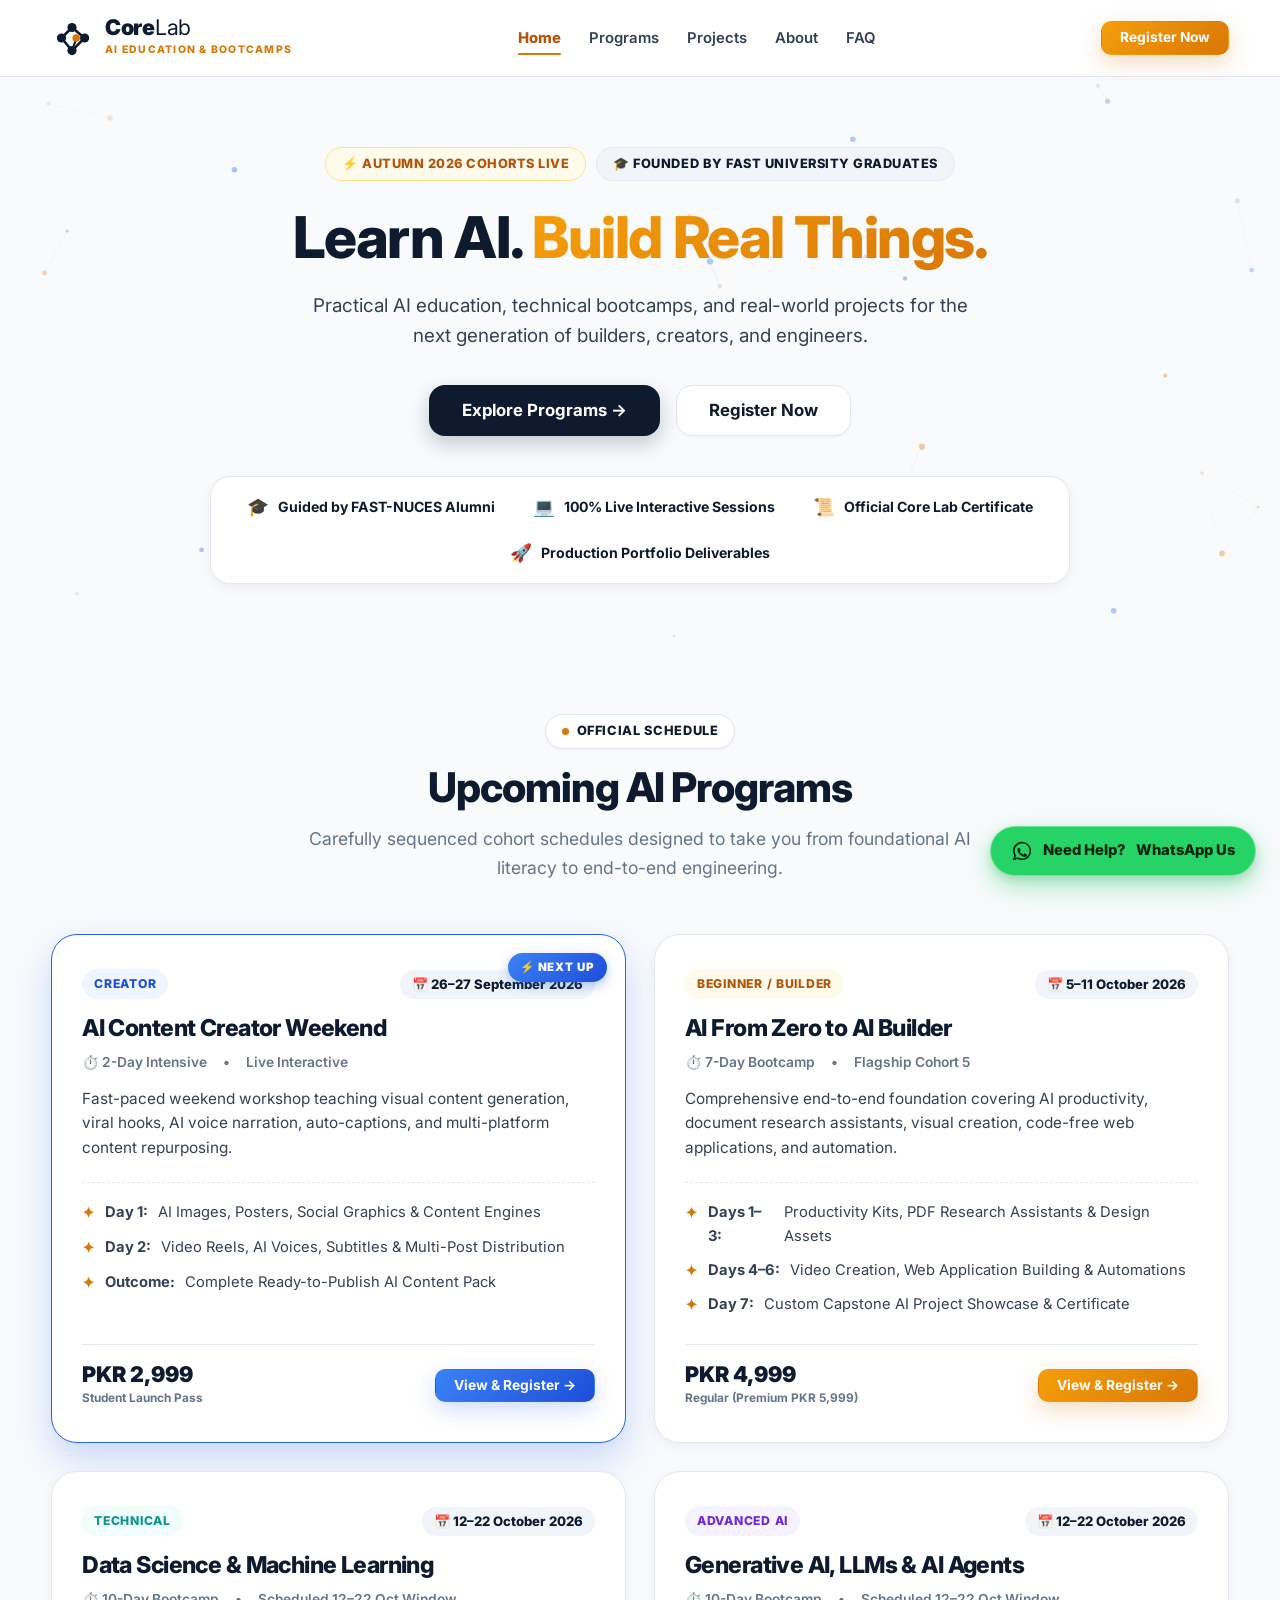
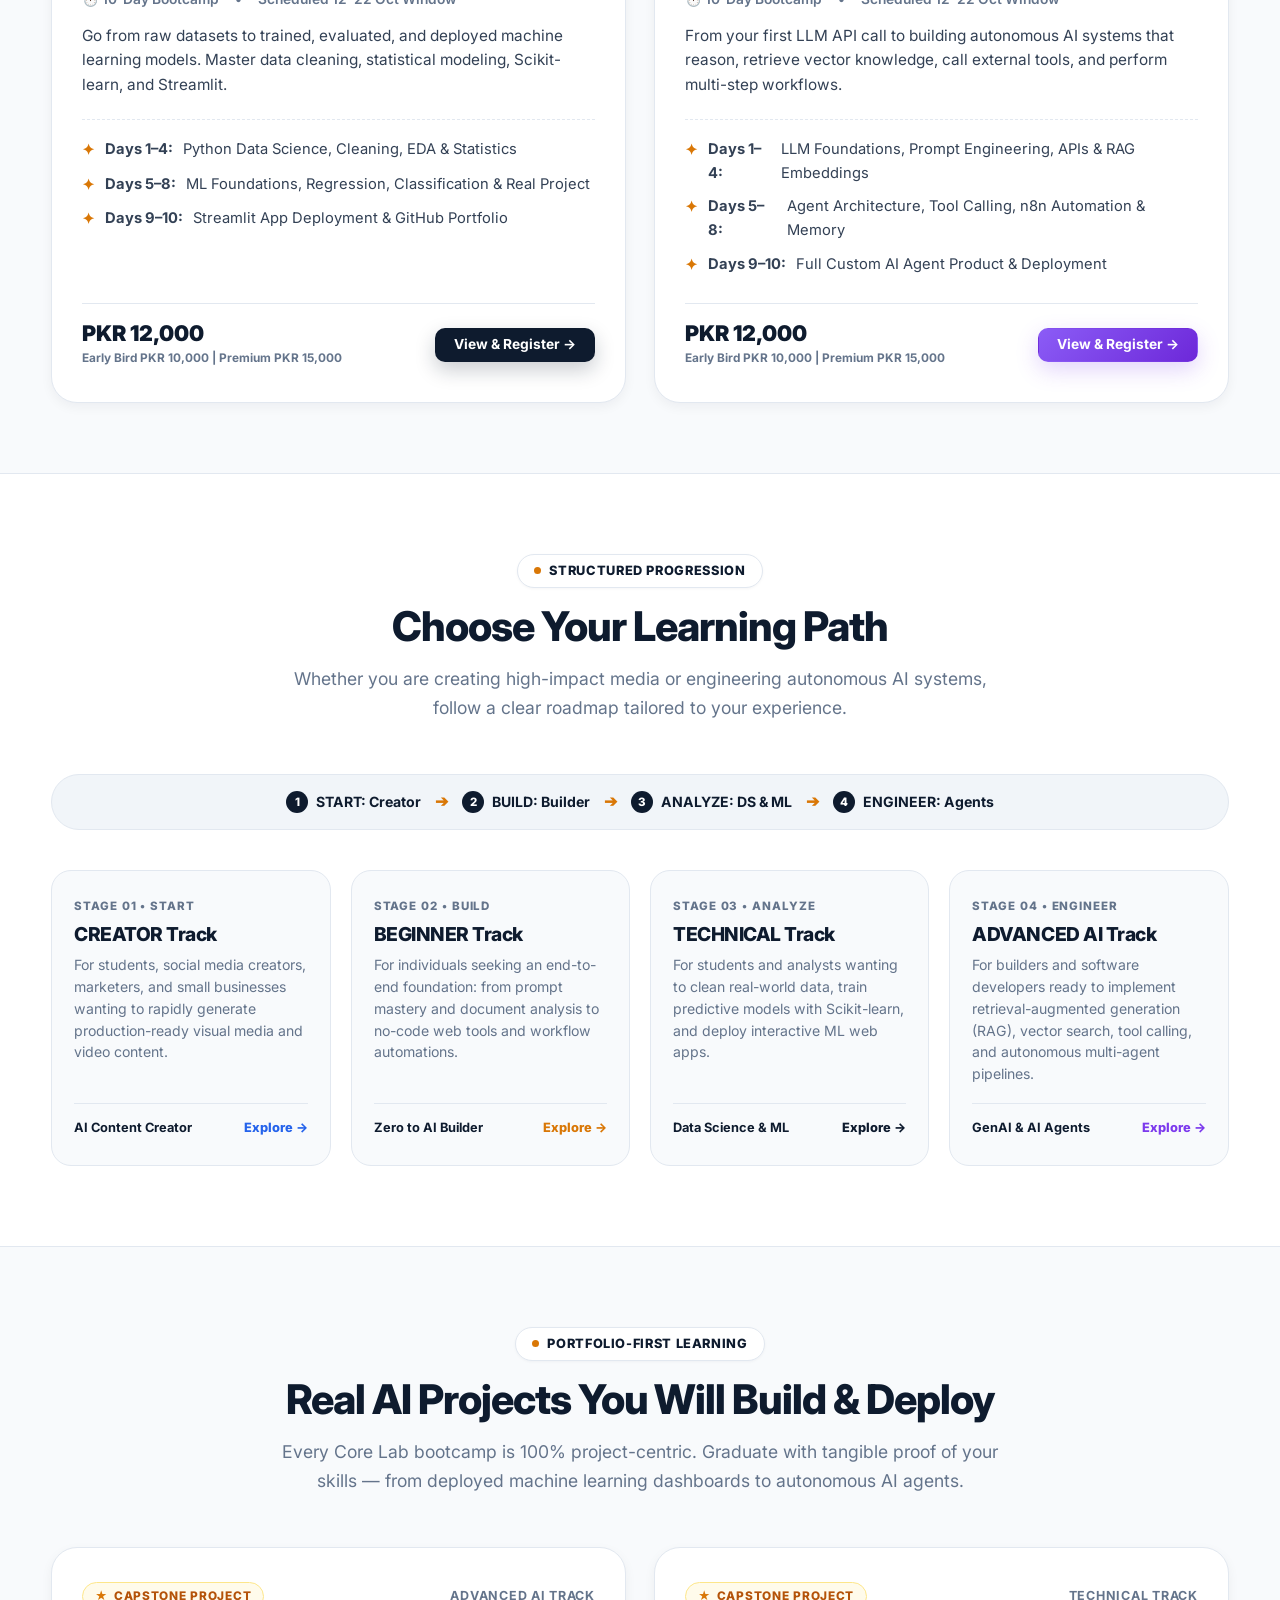
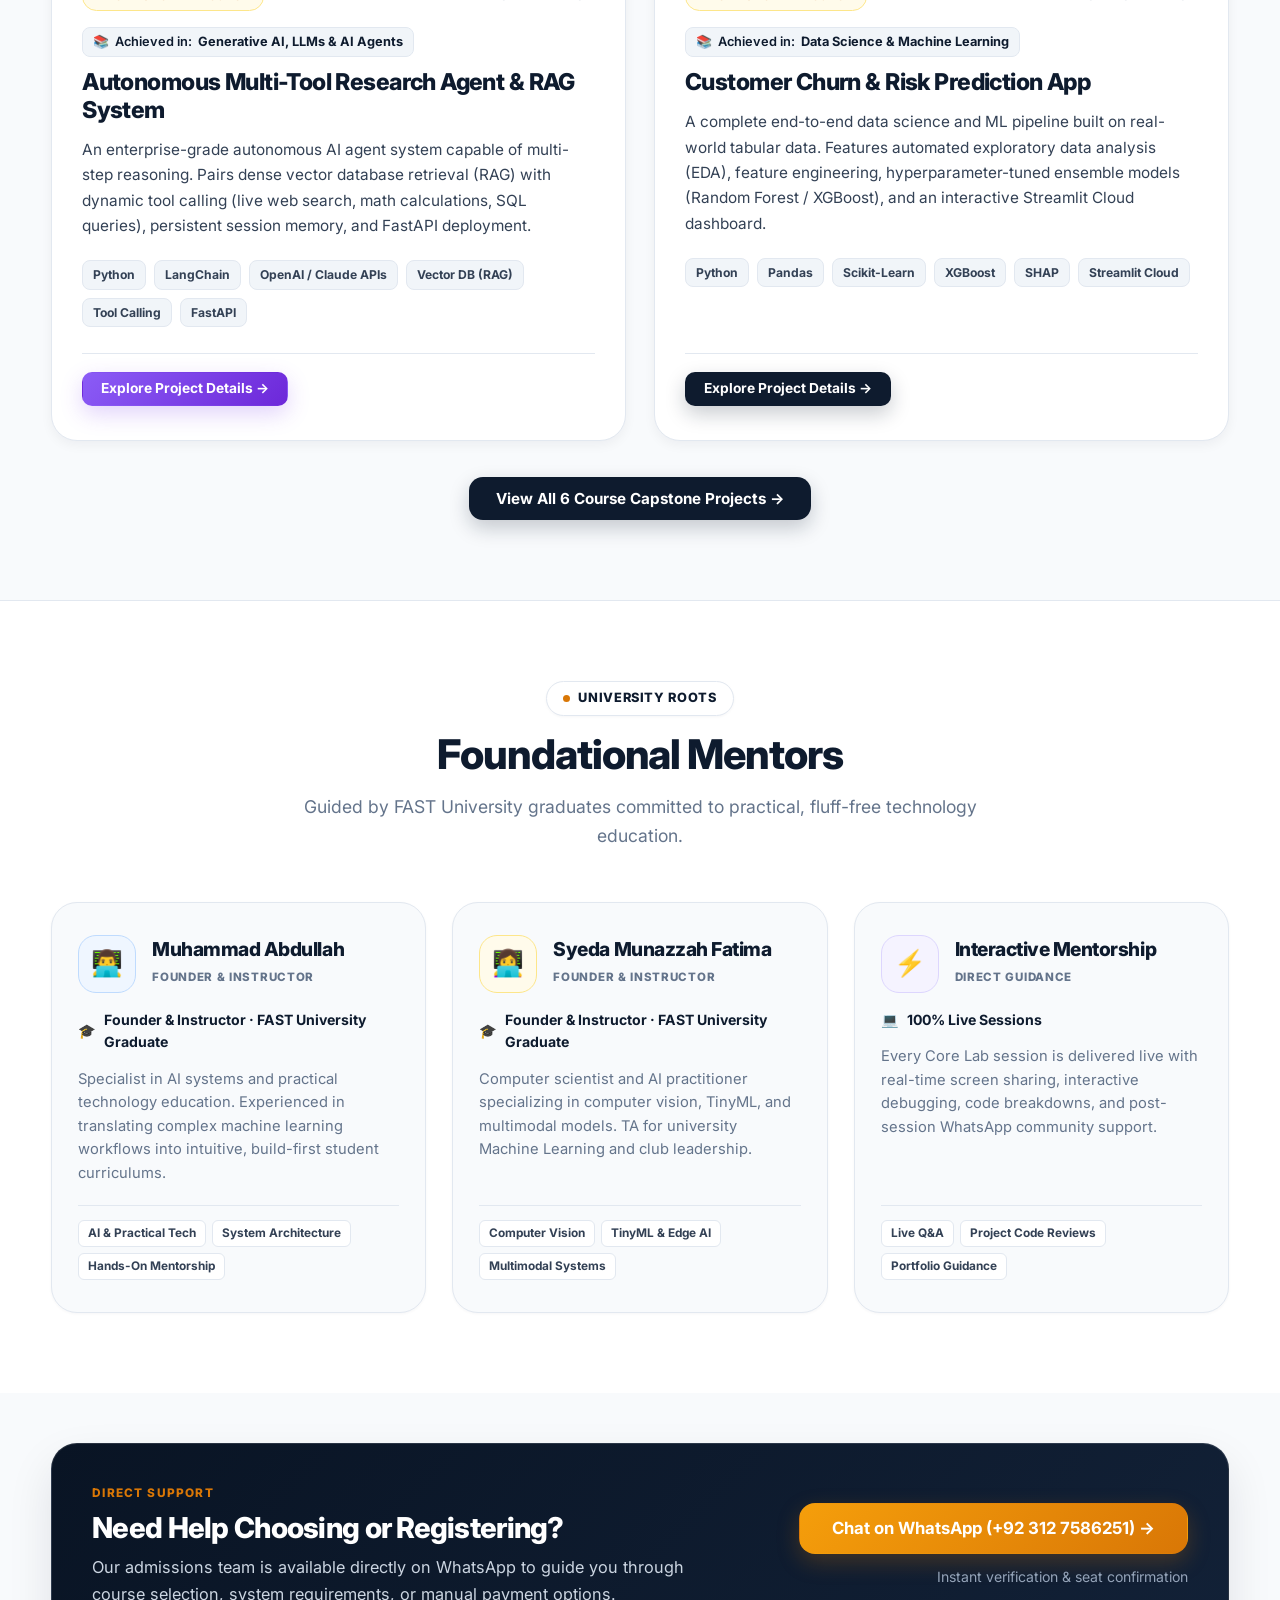
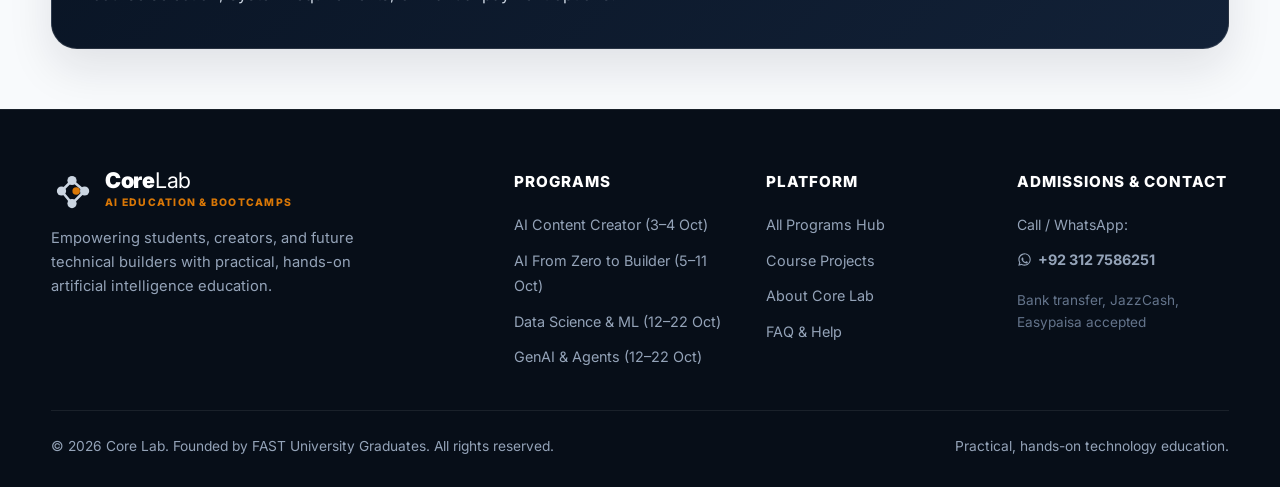
==== commit 51a9190d: "Add files via upload" ====
--- a/index.html
+++ b/index.html
@@ -128,7 +128,7 @@
             <div>
               <div class="course-badge-row">
                 <span class="course-category-tag tag-creator">Creator</span>
-                <span class="course-date-pill">📅 3–4 October 2026</span>
+                <span class="course-date-pill">📅 26–27 September 2026</span>
               </div>
               <h3>AI Content Creator Weekend</h3>
               <div class="course-duration-meta">
--- a/assets/css/style.css
+++ b/assets/css/style.css
@@ -1710,15 +1710,22 @@
   .reg-outcome-card {
     flex-direction: column;
     align-items: flex-start;
+    padding: 24px 20px;
   }
 
   .reg-actions-box {
-    align-items: flex-start;
+    align-items: stretch;
     width: 100%;
   }
 
   .reg-actions-box .btn {
     width: 100%;
+    text-align: center;
+    justify-content: center;
+    white-space: normal;
+    word-break: break-word;
+    line-height: 1.3;
+    padding: 14px 16px;
   }
 }
 
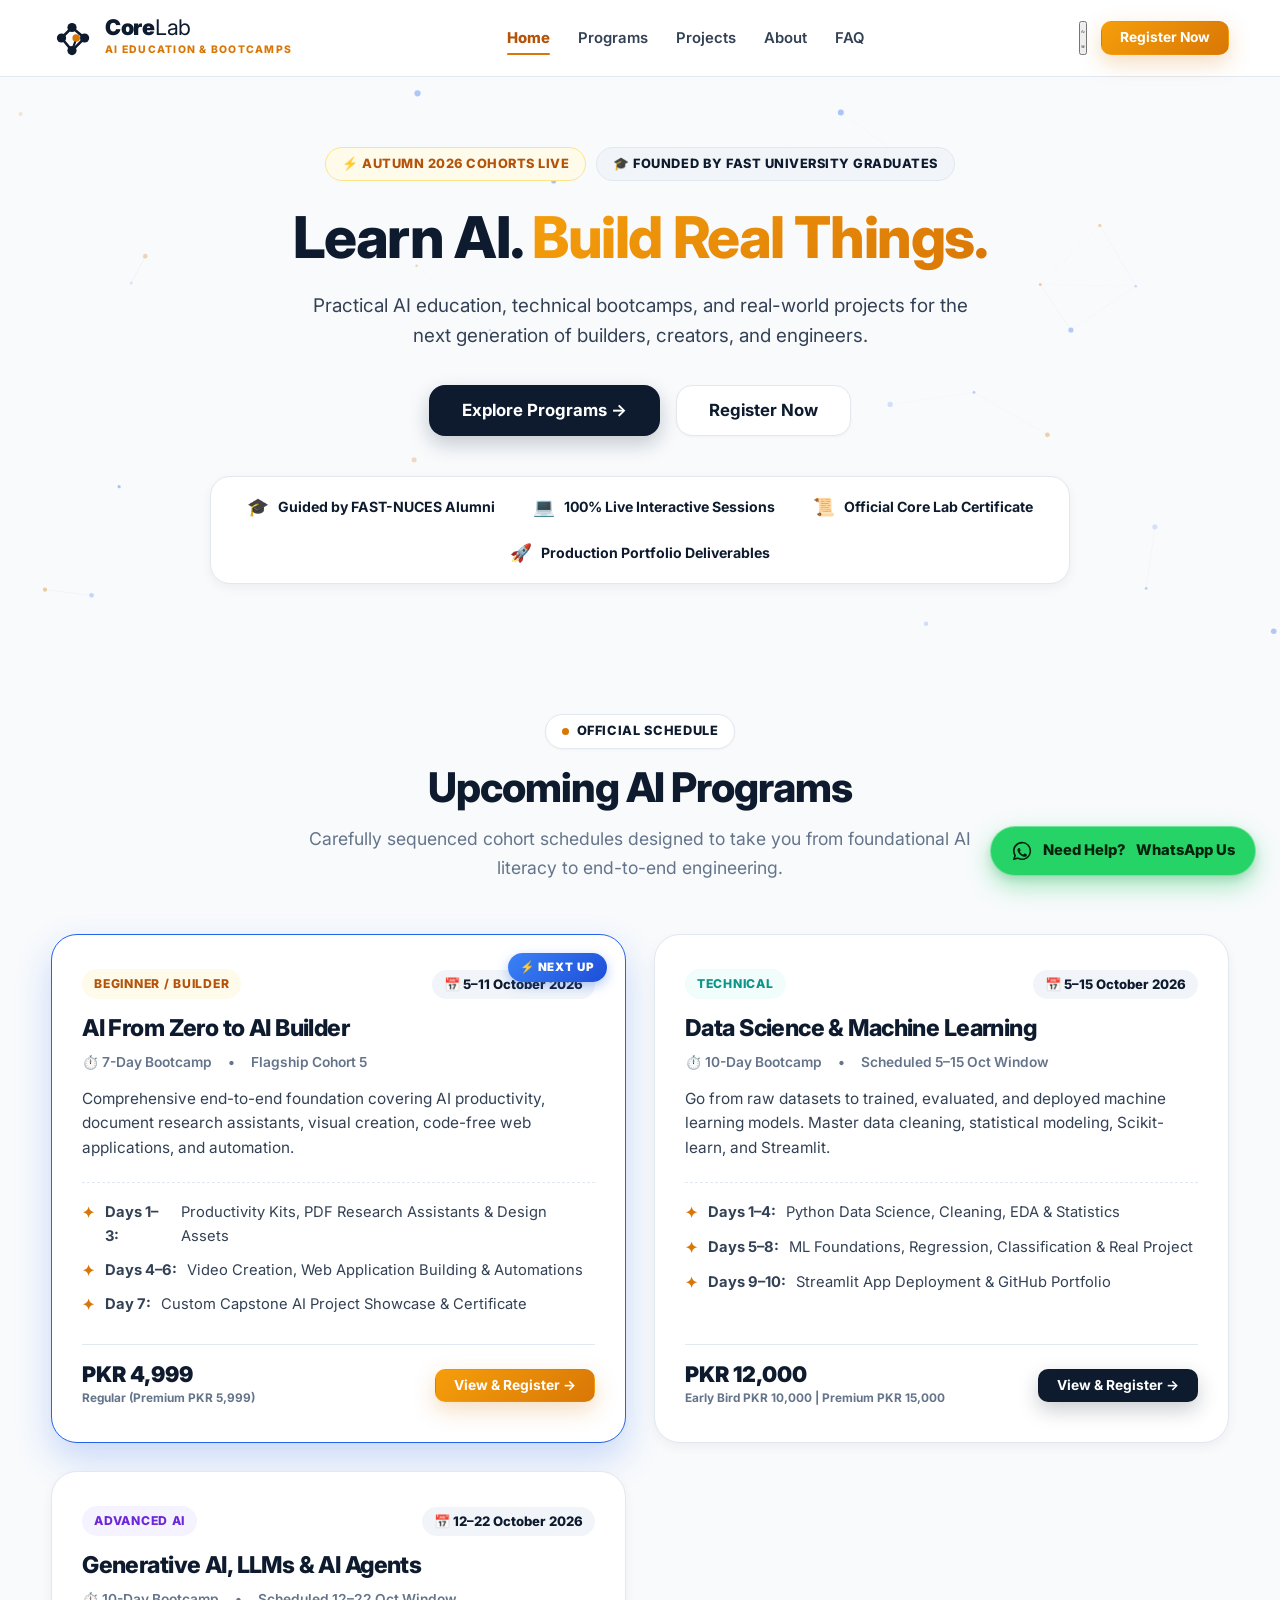
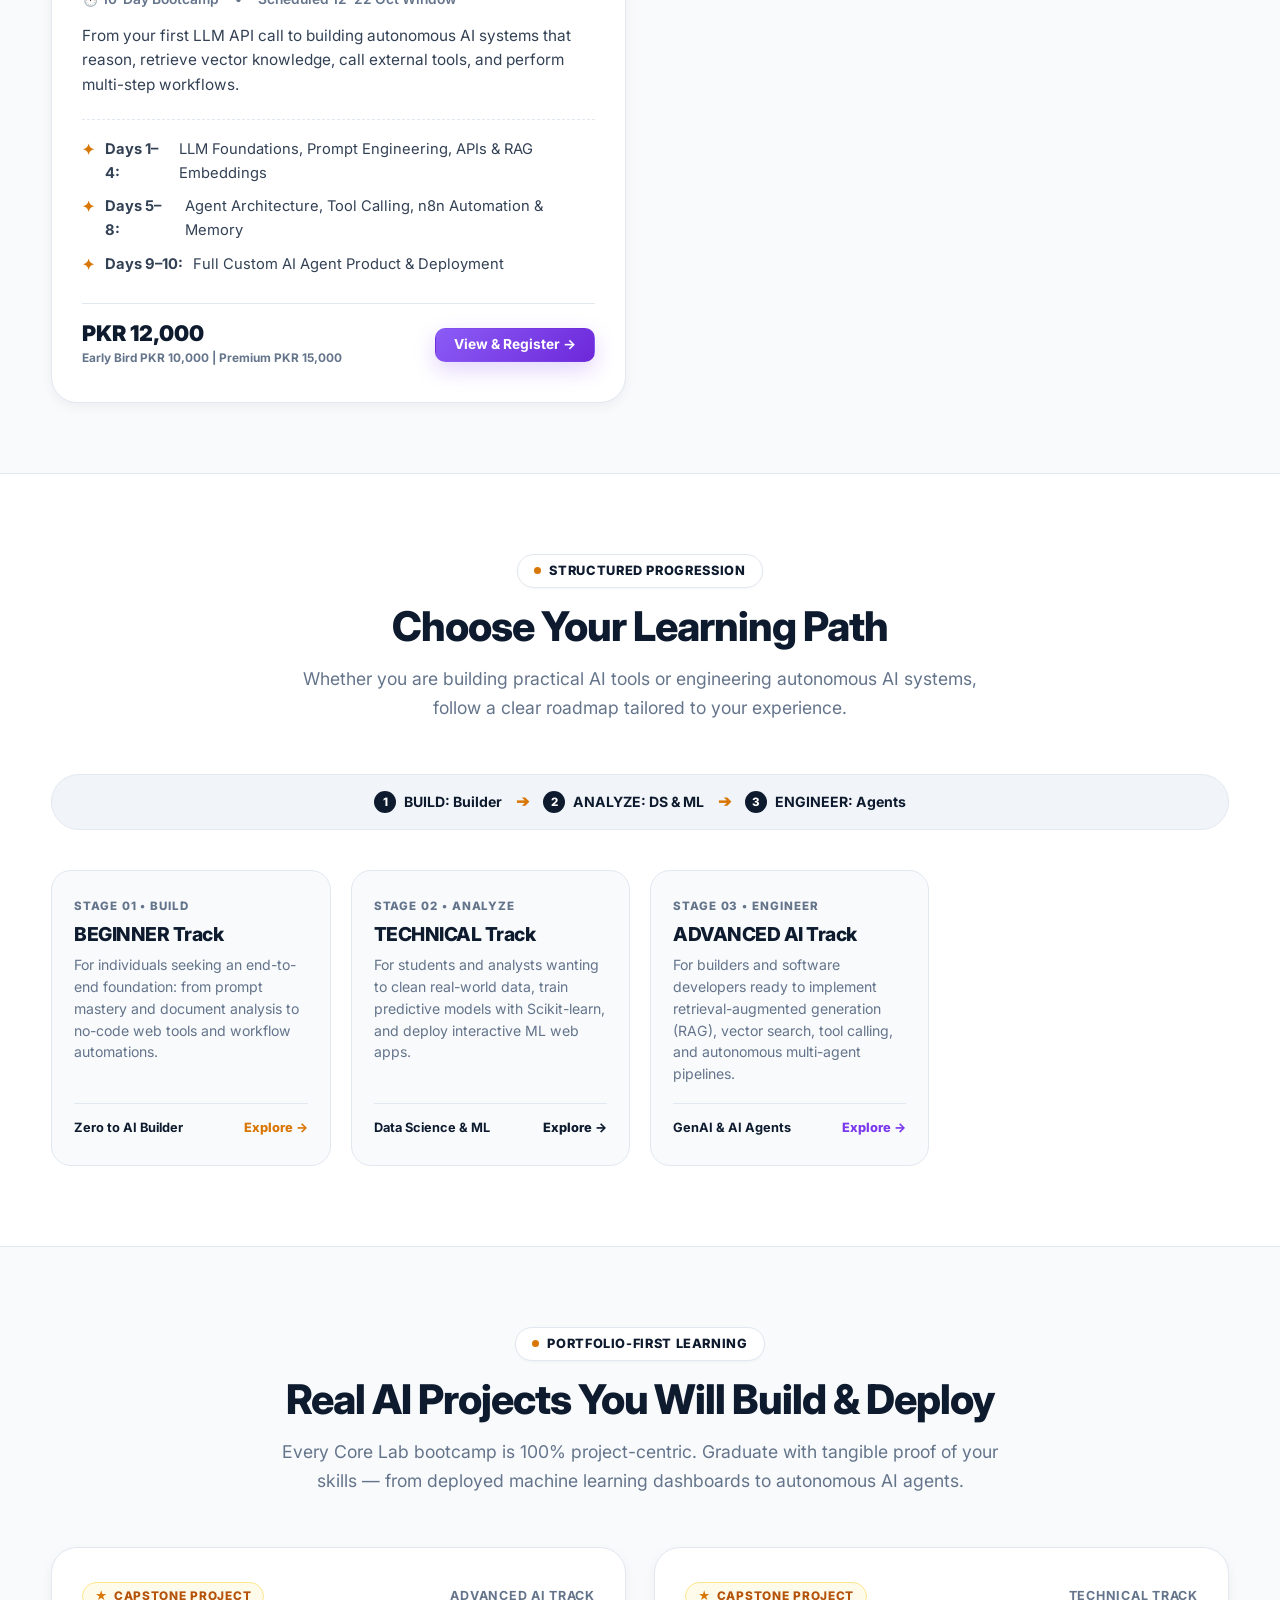
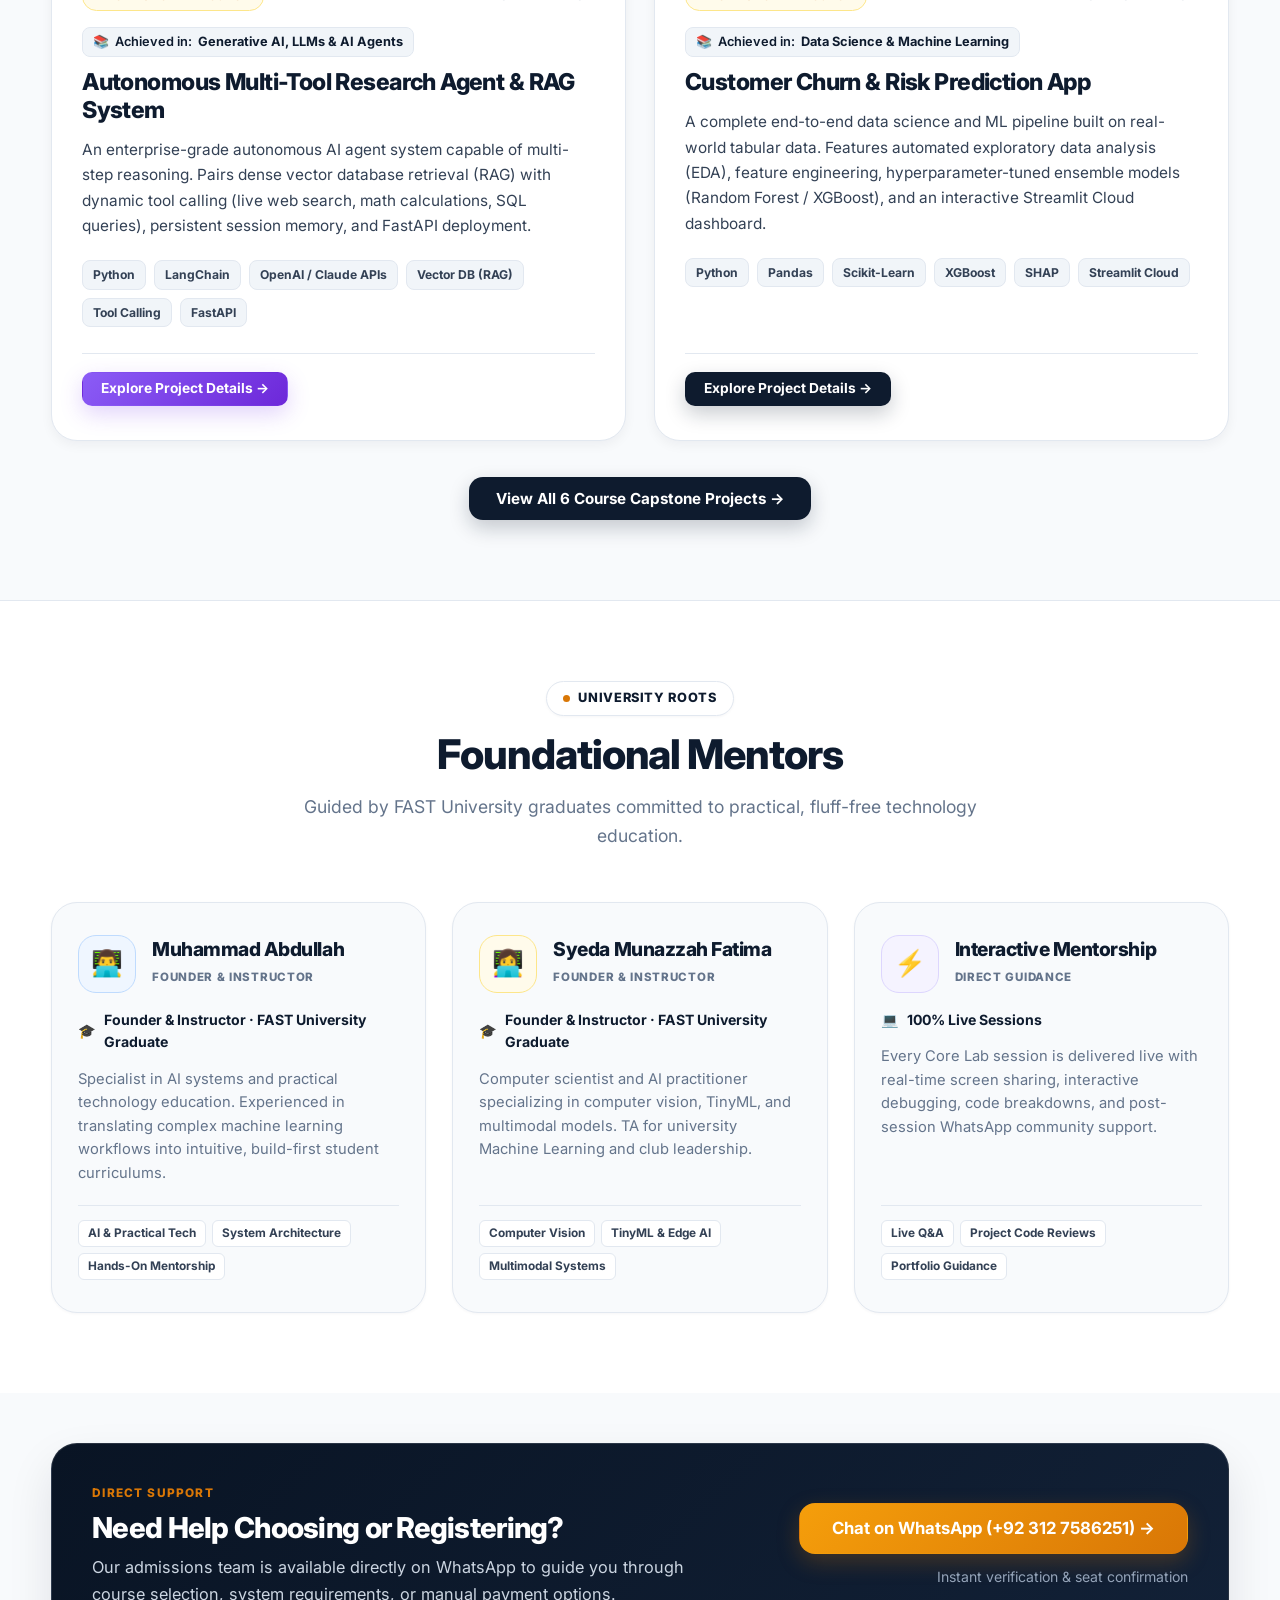
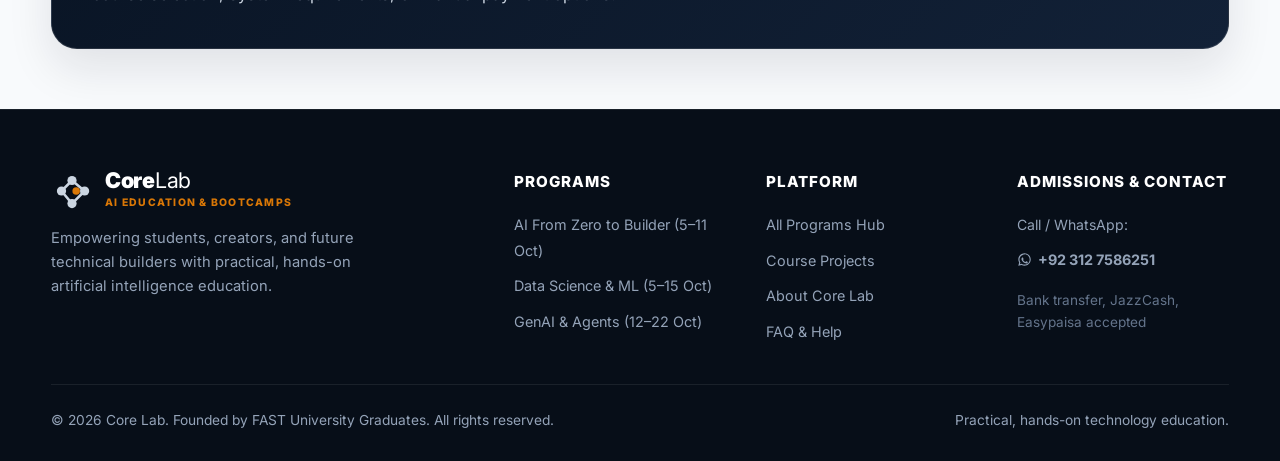
==== commit c9c7ded6: "Add files via upload" ====
--- a/index.html
+++ b/index.html
@@ -1,5 +1,5 @@
 <!DOCTYPE html>
-<html lang="en">
+<html lang="en" data-theme="dark">
 <head>
   <meta charset="UTF-8">
   <meta name="viewport" content="width=device-width, initial-scale=1.0">
@@ -9,6 +9,7 @@
   <link rel="preconnect" href="https://fonts.gstatic.com" crossorigin>
   <link href="https://fonts.googleapis.com/css2?family=Inter:wght@400;500;600;700;800;900&display=swap" rel="stylesheet">
   <link rel="stylesheet" href="assets/css/style.css">
+  <script>!function(){var t=localStorage.getItem('corelab_theme');document.documentElement.setAttribute('data-theme',t==='light'?'light':'dark');}();</script>
 </head>
 <body>
 
@@ -45,6 +46,12 @@
       </nav>
 
       <div class="nav-actions">
+        <button class="theme-toggle-btn" id="themeToggleBtn" aria-label="Switch to Light Mode" title="Switch to Light Mode">
+          <!-- Moon icon (shown in dark mode) -->
+          <svg class="moon-icon" viewBox="0 0 24 24" fill="none" stroke="currentColor" stroke-width="2" stroke-linecap="round" stroke-linejoin="round"><path d="M21 12.79A9 9 0 1 1 11.21 3 7 7 0 0 0 21 12.79z"/></svg>
+          <!-- Sun icon (shown in light mode) -->
+          <svg class="sun-icon" viewBox="0 0 24 24" fill="none" stroke="currentColor" stroke-width="2" stroke-linecap="round" stroke-linejoin="round"><circle cx="12" cy="12" r="5"/><line x1="12" y1="1" x2="12" y2="3"/><line x1="12" y1="21" x2="12" y2="23"/><line x1="4.22" y1="4.22" x2="5.64" y2="5.64"/><line x1="18.36" y1="18.36" x2="19.78" y2="19.78"/><line x1="1" y1="12" x2="3" y2="12"/><line x1="21" y1="12" x2="23" y2="12"/><line x1="4.22" y1="19.78" x2="5.64" y2="18.36"/><line x1="18.36" y1="5.64" x2="19.78" y2="4.22"/></svg>
+        </button>
         <a href="#upcoming" class="btn btn-gold btn-sm btn-header">Register Now</a>
         <button class="mobile-toggle" aria-label="Toggle navigation menu" aria-expanded="false">
           <svg viewBox="0 0 24 24" fill="none" stroke="currentColor" stroke-width="2" stroke-linecap="round"><line x1="3" y1="12" x2="21" y2="12"></line><line x1="3" y1="6" x2="21" y2="6"></line><line x1="3" y1="18" x2="21" y2="18"></line></svg>
@@ -64,6 +71,13 @@
       <div style="margin-top: 10px;">
         <a href="#upcoming" class="btn btn-gold" style="width: 100%; text-align: center;">Register Now</a>
       </div>
+      <div class="mobile-drawer-theme-row">
+        <span>Theme</span>
+        <button class="theme-toggle-btn" aria-label="Toggle theme">
+          <svg class="moon-icon" viewBox="0 0 24 24" fill="none" stroke="currentColor" stroke-width="2" stroke-linecap="round" stroke-linejoin="round"><path d="M21 12.79A9 9 0 1 1 11.21 3 7 7 0 0 0 21 12.79z"/></svg>
+          <svg class="sun-icon" viewBox="0 0 24 24" fill="none" stroke="currentColor" stroke-width="2" stroke-linecap="round" stroke-linejoin="round"><circle cx="12" cy="12" r="5"/><line x1="12" y1="1" x2="12" y2="3"/><line x1="12" y1="21" x2="12" y2="23"/><line x1="4.22" y1="4.22" x2="5.64" y2="5.64"/><line x1="18.36" y1="18.36" x2="19.78" y2="19.78"/><line x1="1" y1="12" x2="3" y2="12"/><line x1="21" y1="12" x2="23" y2="12"/><line x1="4.22" y1="19.78" x2="5.64" y2="18.36"/><line x1="18.36" y1="5.64" x2="19.78" y2="4.22"/></svg>
+        </button>
+      </div>
     </div>
   </div>
 
@@ -122,40 +136,10 @@
 
         <div class="courses-grid-4">
 
-          <!-- 1. AI Content Creator Weekend (Nearest Course First) -->
+
+          <!-- 1. AI From Zero to AI Builder -->
           <div class="course-card is-next-up">
             <div class="next-up-ribbon">⚡ NEXT UP</div>
-            <div>
-              <div class="course-badge-row">
-                <span class="course-category-tag tag-creator">Creator</span>
-                <span class="course-date-pill">📅 26–27 September 2026</span>
-              </div>
-              <h3>AI Content Creator Weekend</h3>
-              <div class="course-duration-meta">
-                <span>⏱️ 2-Day Intensive</span>
-                <span>•</span>
-                <span>Live Interactive</span>
-              </div>
-              <p class="course-desc">
-                Fast-paced weekend workshop teaching visual content generation, viral hooks, AI voice narration, auto-captions, and multi-platform content repurposing.
-              </p>
-              <ul class="course-highlights-list">
-                <li><span class="highlight-bullet">✦</span> <strong>Day 1:</strong> AI Images, Posters, Social Graphics & Content Engines</li>
-                <li><span class="highlight-bullet">✦</span> <strong>Day 2:</strong> Video Reels, AI Voices, Subtitles & Multi-Post Distribution</li>
-                <li><span class="highlight-bullet">✦</span> <strong>Outcome:</strong> Complete Ready-to-Publish AI Content Pack</li>
-              </ul>
-            </div>
-            <div class="card-bottom-row">
-              <div class="price-box">
-                <span class="price-main">PKR 2,999</span>
-                <span class="price-tier-sub">Student Launch Pass</span>
-              </div>
-              <a href="ai-content-creator.html" class="btn btn-blue btn-sm">View & Register →</a>
-            </div>
-          </div>
-
-          <!-- 2. AI From Zero to AI Builder -->
-          <div class="course-card">
             <div>
               <div class="course-badge-row">
                 <span class="course-category-tag tag-builder">Beginner / Builder</span>
@@ -190,13 +174,13 @@
             <div>
               <div class="course-badge-row">
                 <span class="course-category-tag tag-datascience">Technical</span>
-                <span class="course-date-pill">📅 12–22 October 2026</span>
+                <span class="course-date-pill">📅 5–15 October 2026</span>
               </div>
               <h3>Data Science & Machine Learning</h3>
               <div class="course-duration-meta">
                 <span>⏱️ 10-Day Bootcamp</span>
                 <span>•</span>
-                <span>Scheduled 12–22 Oct Window</span>
+                <span>Scheduled 5–15 Oct Window</span>
               </div>
               <p class="course-desc">
                 Go from raw datasets to trained, evaluated, and deployed machine learning models. Master data cleaning, statistical modeling, Scikit-learn, and Streamlit.
@@ -257,36 +241,22 @@
         <div class="section-header">
           <div class="section-badge"><span class="dot"></span> Structured Progression</div>
           <h2>Choose Your Learning Path</h2>
-          <p>Whether you are creating high-impact media or engineering autonomous AI systems, follow a clear roadmap tailored to your experience.</p>
+          <p>Whether you are building practical AI tools or engineering autonomous AI systems, follow a clear roadmap tailored to your experience.</p>
         </div>
 
         <div class="pathways-step-strip">
-          <div class="path-step-badge"><span class="num">1</span> START: Creator</div>
+          <div class="path-step-badge"><span class="num">1</span> BUILD: Builder</div>
           <div class="path-step-arrow">➔</div>
-          <div class="path-step-badge"><span class="num">2</span> BUILD: Builder</div>
+          <div class="path-step-badge"><span class="num">2</span> ANALYZE: DS & ML</div>
           <div class="path-step-arrow">➔</div>
-          <div class="path-step-badge"><span class="num">3</span> ANALYZE: DS & ML</div>
-          <div class="path-step-arrow">➔</div>
-          <div class="path-step-badge"><span class="num">4</span> ENGINEER: Agents</div>
+          <div class="path-step-badge"><span class="num">3</span> ENGINEER: Agents</div>
         </div>
 
         <div class="pathways-grid">
 
           <div class="pathway-card">
             <div>
-              <div class="pathway-step-label">Stage 01 • START</div>
-              <h4>CREATOR Track</h4>
-              <p>For students, social media creators, marketers, and small businesses wanting to rapidly generate production-ready visual media and video content.</p>
-            </div>
-            <div class="pathway-meta">
-              <span>AI Content Creator</span>
-              <a href="ai-content-creator.html" class="text-blue" style="font-weight: 800;">Explore →</a>
-            </div>
-          </div>
-
-          <div class="pathway-card">
-            <div>
-              <div class="pathway-step-label">Stage 02 • BUILD</div>
+              <div class="pathway-step-label">Stage 01 • BUILD</div>
               <h4>BEGINNER Track</h4>
               <p>For individuals seeking an end-to-end foundation: from prompt mastery and document analysis to no-code web tools and workflow automations.</p>
             </div>
@@ -298,7 +268,7 @@
 
           <div class="pathway-card">
             <div>
-              <div class="pathway-step-label">Stage 03 • ANALYZE</div>
+              <div class="pathway-step-label">Stage 02 • ANALYZE</div>
               <h4>TECHNICAL Track</h4>
               <p>For students and analysts wanting to clean real-world data, train predictive models with Scikit-learn, and deploy interactive ML web apps.</p>
             </div>
@@ -310,7 +280,7 @@
 
           <div class="pathway-card">
             <div>
-              <div class="pathway-step-label">Stage 04 • ENGINEER</div>
+              <div class="pathway-step-label">Stage 03 • ENGINEER</div>
               <h4>ADVANCED AI Track</h4>
               <p>For builders and software developers ready to implement retrieval-augmented generation (RAG), vector search, tool calling, and autonomous multi-agent pipelines.</p>
             </div>
@@ -523,9 +493,8 @@
         <div>
           <div class="footer-col-title">Programs</div>
           <ul class="footer-nav-list">
-            <li><a href="ai-content-creator.html">AI Content Creator (3–4 Oct)</a></li>
             <li><a href="ai-from-zero-to-builder.html">AI From Zero to Builder (5–11 Oct)</a></li>
-            <li><a href="data-science-machine-learning.html">Data Science & ML (12–22 Oct)</a></li>
+            <li><a href="data-science-machine-learning.html">Data Science & ML (5–15 Oct)</a></li>
             <li><a href="generative-ai-agents.html">GenAI & Agents (12–22 Oct)</a></li>
           </ul>
         </div>
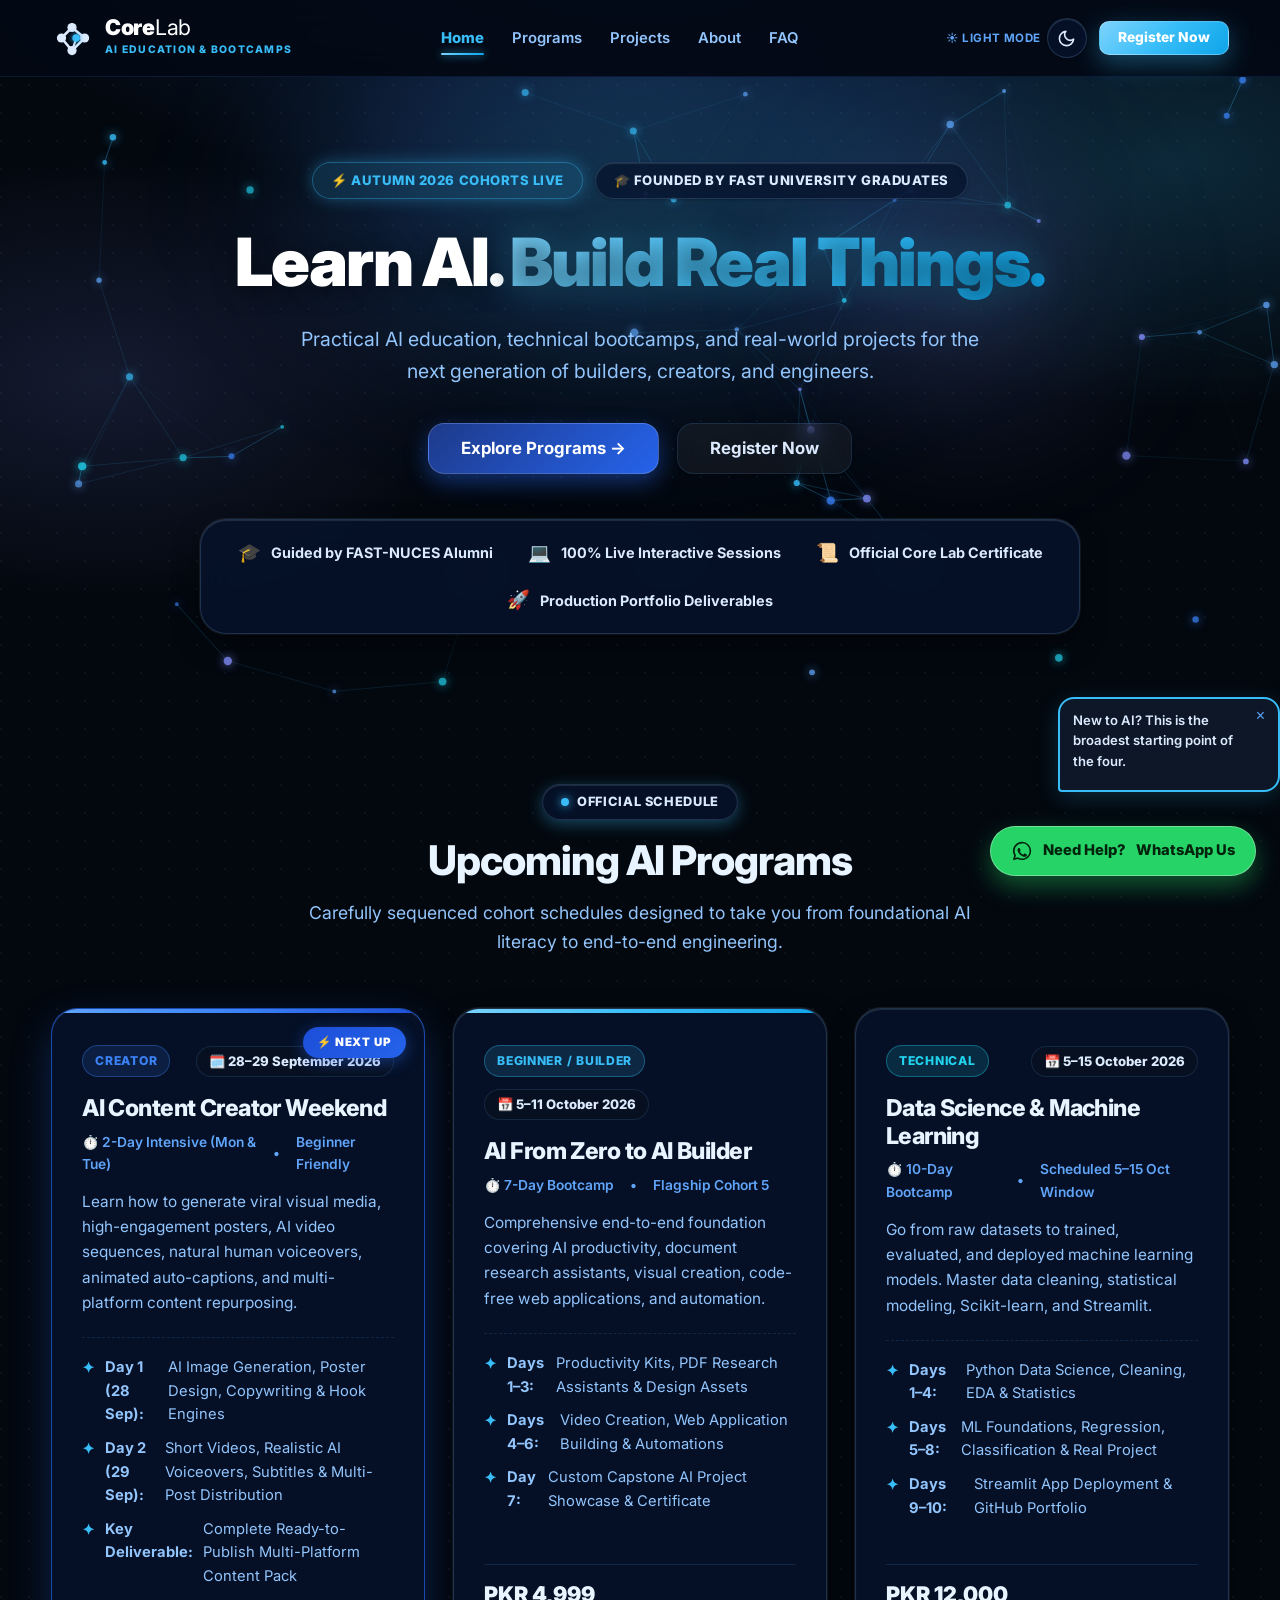
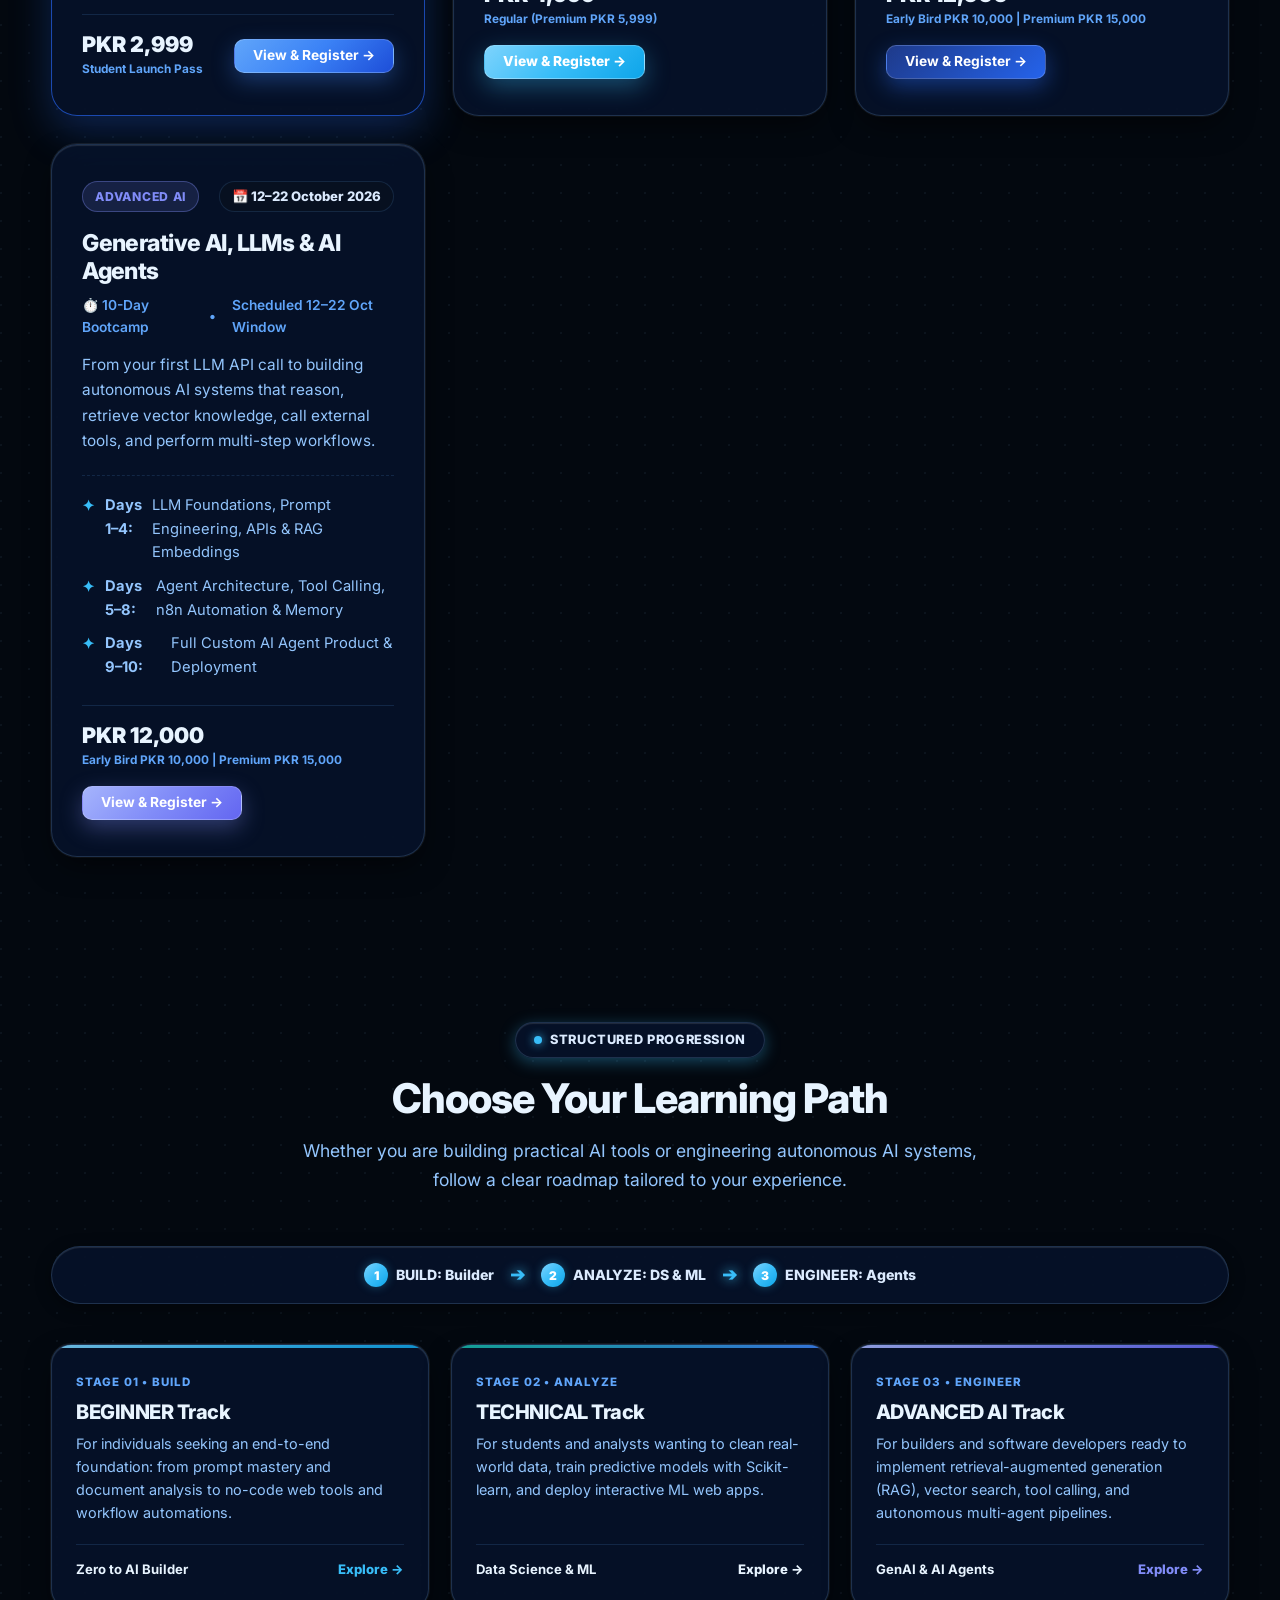
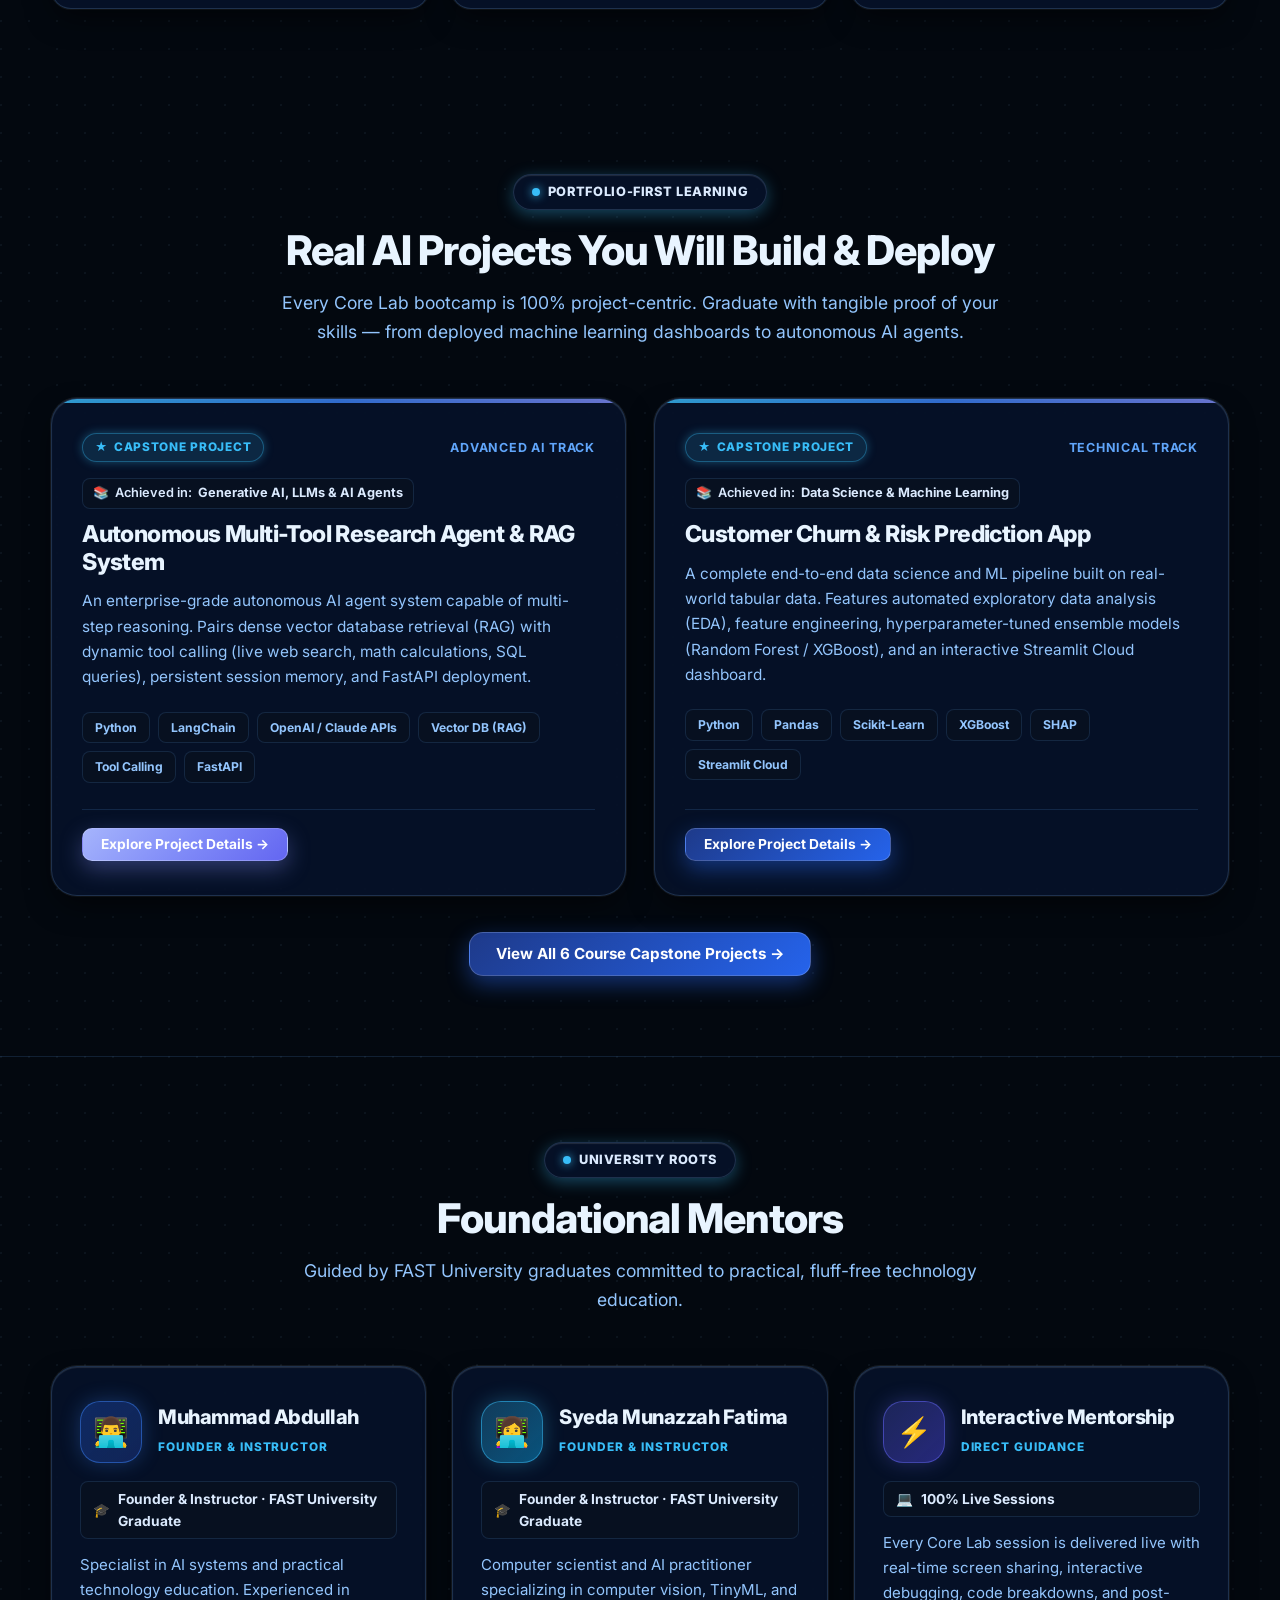
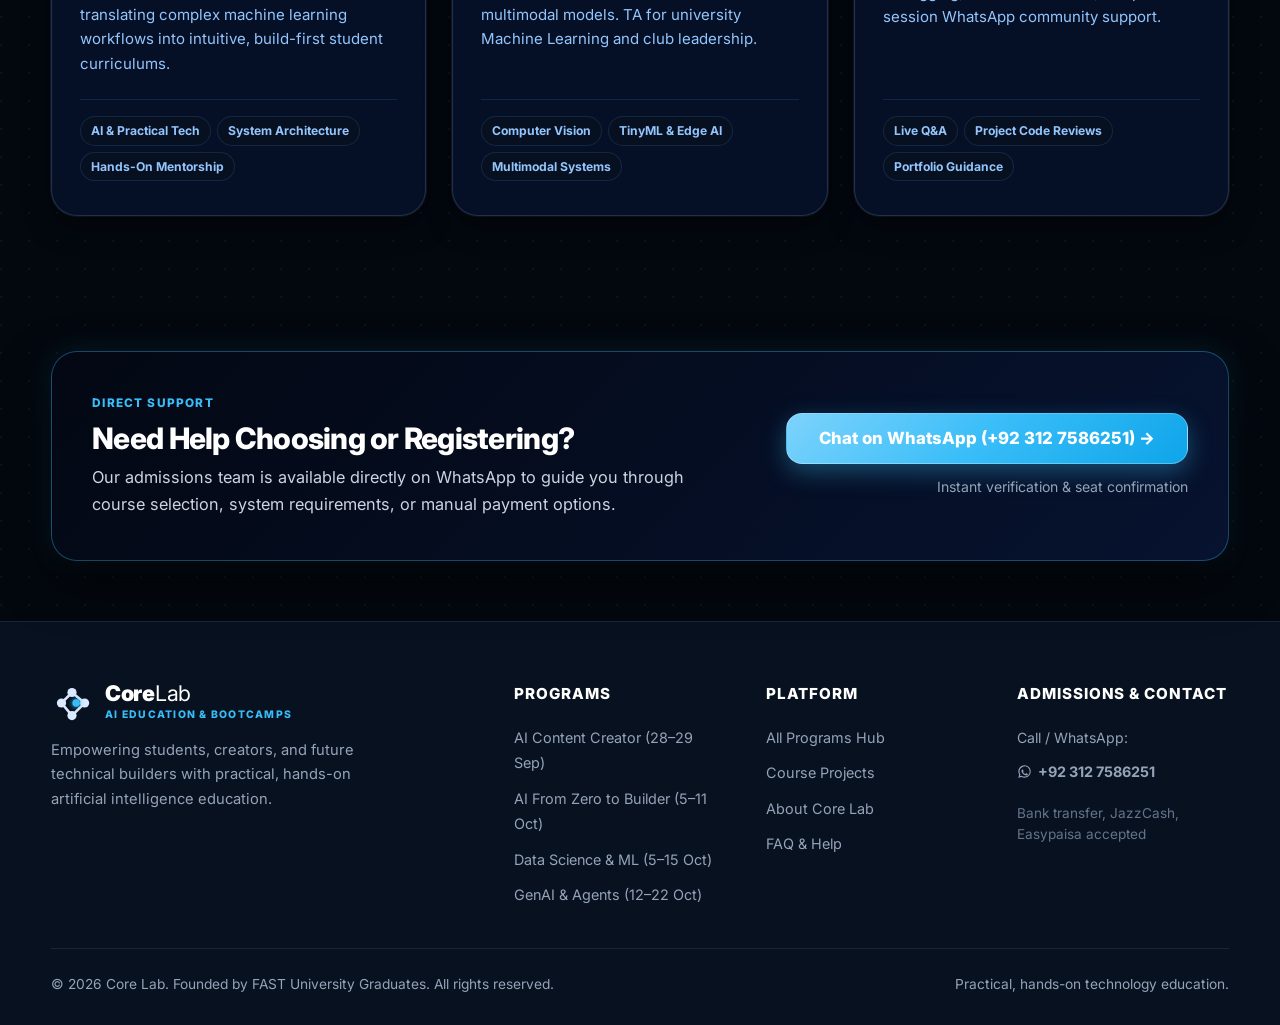
==== commit 9c18c768: "Add files via upload" ====
--- a/index.html
+++ b/index.html
@@ -1,4 +1,4 @@
-<!DOCTYPE html>
+﻿<!DOCTYPE html>
 <html lang="en" data-theme="dark">
 <head>
   <meta charset="UTF-8">
@@ -46,12 +46,18 @@
       </nav>
 
       <div class="nav-actions">
-        <button class="theme-toggle-btn" id="themeToggleBtn" aria-label="Switch to Light Mode" title="Switch to Light Mode">
-          <!-- Moon icon (shown in dark mode) -->
-          <svg class="moon-icon" viewBox="0 0 24 24" fill="none" stroke="currentColor" stroke-width="2" stroke-linecap="round" stroke-linejoin="round"><path d="M21 12.79A9 9 0 1 1 11.21 3 7 7 0 0 0 21 12.79z"/></svg>
-          <!-- Sun icon (shown in light mode) -->
-          <svg class="sun-icon" viewBox="0 0 24 24" fill="none" stroke="currentColor" stroke-width="2" stroke-linecap="round" stroke-linejoin="round"><circle cx="12" cy="12" r="5"/><line x1="12" y1="1" x2="12" y2="3"/><line x1="12" y1="21" x2="12" y2="23"/><line x1="4.22" y1="4.22" x2="5.64" y2="5.64"/><line x1="18.36" y1="18.36" x2="19.78" y2="19.78"/><line x1="1" y1="12" x2="3" y2="12"/><line x1="21" y1="12" x2="23" y2="12"/><line x1="4.22" y1="19.78" x2="5.64" y2="18.36"/><line x1="18.36" y1="5.64" x2="19.78" y2="4.22"/></svg>
-        </button>
+        <div class="theme-toggle-wrap">
+          <span class="theme-toggle-hint">
+            <span class="hint-dark">🌙 Dark Mode</span>
+            <span class="hint-light">☀️ Light Mode</span>
+          </span>
+          <button class="theme-toggle-btn" id="themeToggleBtn" aria-label="Switch to Light Mode" title="Switch to Light Mode">
+            <!-- Moon icon (shown in dark mode) -->
+            <svg class="moon-icon" viewBox="0 0 24 24" fill="none" stroke="currentColor" stroke-width="2" stroke-linecap="round" stroke-linejoin="round"><path d="M21 12.79A9 9 0 1 1 11.21 3 7 7 0 0 0 21 12.79z"/></svg>
+            <!-- Sun icon (shown in light mode) -->
+            <svg class="sun-icon" viewBox="0 0 24 24" fill="none" stroke="currentColor" stroke-width="2" stroke-linecap="round" stroke-linejoin="round"><circle cx="12" cy="12" r="5"/><line x1="12" y1="1" x2="12" y2="3"/><line x1="12" y1="21" x2="12" y2="23"/><line x1="4.22" y1="4.22" x2="5.64" y2="5.64"/><line x1="18.36" y1="18.36" x2="19.78" y2="19.78"/><line x1="1" y1="12" x2="3" y2="12"/><line x1="21" y1="12" x2="23" y2="12"/><line x1="4.22" y1="19.78" x2="5.64" y2="18.36"/><line x1="18.36" y1="5.64" x2="19.78" y2="4.22"/></svg>
+          </button>
+        </div>
         <a href="#upcoming" class="btn btn-gold btn-sm btn-header">Register Now</a>
         <button class="mobile-toggle" aria-label="Toggle navigation menu" aria-expanded="false">
           <svg viewBox="0 0 24 24" fill="none" stroke="currentColor" stroke-width="2" stroke-linecap="round"><line x1="3" y1="12" x2="21" y2="12"></line><line x1="3" y1="6" x2="21" y2="6"></line><line x1="3" y1="18" x2="21" y2="18"></line></svg>
@@ -136,10 +142,40 @@
 
         <div class="courses-grid-4">
 
-
-          <!-- 1. AI From Zero to AI Builder -->
-          <div class="course-card is-next-up">
-            <div class="next-up-ribbon">⚡ NEXT UP</div>
+          <!-- 1. AI Content Creator -->
+          <div class="course-card is-next-up" data-category="creator">
+            <div class="next-up-ribbon ribbon-blue">⚡ NEXT UP</div>
+            <div>
+              <div class="course-badge-row">
+                <span class="course-category-tag tag-creator">Creator</span>
+                <span class="course-date-pill">🗓️ 28–29 September 2026</span>
+              </div>
+              <h3>AI Content Creator Weekend</h3>
+              <div class="course-duration-meta">
+                <span>⏱️ 2-Day Intensive (Mon &amp; Tue)</span>
+                <span>•</span>
+                <span>Beginner Friendly</span>
+              </div>
+              <p class="course-desc">
+                Learn how to generate viral visual media, high-engagement posters, AI video sequences, natural human voiceovers, animated auto-captions, and multi-platform content repurposing.
+              </p>
+              <ul class="course-highlights-list">
+                <li><span class="highlight-bullet">✦</span> <strong>Day 1 (28 Sep):</strong> AI Image Generation, Poster Design, Copywriting &amp; Hook Engines</li>
+                <li><span class="highlight-bullet">✦</span> <strong>Day 2 (29 Sep):</strong> Short Videos, Realistic AI Voiceovers, Subtitles &amp; Multi-Post Distribution</li>
+                <li><span class="highlight-bullet">✦</span> <strong>Key Deliverable:</strong> Complete Ready-to-Publish Multi-Platform Content Pack</li>
+              </ul>
+            </div>
+            <div class="card-bottom-row">
+              <div class="price-box">
+                <span class="price-main">PKR 2,999</span>
+                <span class="price-tier-sub">Student Launch Pass</span>
+              </div>
+              <a href="ai-content-creator.html" class="btn btn-blue btn-sm">View &amp; Register →</a>
+            </div>
+          </div>
+
+          <!-- 2. AI From Zero to AI Builder -->
+          <div class="course-card" data-category="builder">
             <div>
               <div class="course-badge-row">
                 <span class="course-category-tag tag-builder">Beginner / Builder</span>
@@ -493,6 +529,7 @@
         <div>
           <div class="footer-col-title">Programs</div>
           <ul class="footer-nav-list">
+            <li><a href="ai-content-creator.html">AI Content Creator (28–29 Sep)</a></li>
             <li><a href="ai-from-zero-to-builder.html">AI From Zero to Builder (5–11 Oct)</a></li>
             <li><a href="data-science-machine-learning.html">Data Science & ML (5–15 Oct)</a></li>
             <li><a href="generative-ai-agents.html">GenAI & Agents (12–22 Oct)</a></li>
@@ -539,5 +576,6 @@
   </a>
 
   <script src="assets/js/main.js"></script>
+  <script src="assets/js/robot-guide.js"></script>
 </body>
 </html>
--- a/assets/css/style.css
+++ b/assets/css/style.css
@@ -4,60 +4,84 @@
    ========================================================================== */
 
 :root {
-  /* Core Brand Anchors */
-  --core-navy: #0e1b2e;
-  --core-navy-dark: #070e18;
-  --core-navy-surface: #122137;
-  --core-navy-light: #182a44;
-  --core-navy-border: rgba(255, 255, 255, 0.08);
-
-  /* Warm Radiant Amber Gold Identity Accent */
-  --gold: #d97706;
-  --gold-hover: #b45309;
-  --gold-light: #fffbeb;
-  --gold-border: #fde68a;
-  --gold-glow: rgba(217, 119, 6, 0.25);
-  --gold-gradient: linear-gradient(135deg, #f59e0b 0%, #d97706 100%);
-
-  /* Electric Cobalt / Indigo (Creator & Foundational Track) */
-  --blue: #2563eb;
-  --blue-dark: #1d4ed8;
-  --blue-light: #eff6ff;
-  --blue-border: #bfdbfe;
-  --blue-glow: rgba(37, 99, 235, 0.22);
-  --blue-gradient: linear-gradient(135deg, #3b82f6 0%, #1d4ed8 100%);
-
-  /* Technical Violet / Purple (Advanced AI & GenAI Track) */
-  --purple: #7c3aed;
-  --purple-dark: #6d28d9;
-  --purple-light: #f5f3ff;
-  --purple-border: #ddd6fe;
-  --purple-glow: rgba(124, 58, 237, 0.22);
-  --purple-gradient: linear-gradient(135deg, #8b5cf6 0%, #6d28d9 100%);
-
-  /* Data Teal / Cyan (Data Science & ML Track) */
-  --teal: #0d9488;
-  --teal-light: #f0fdfa;
-  --teal-border: #99f6e4;
-  --teal-glow: rgba(13, 148, 136, 0.22);
-
-  /* Slate & Canvas Neutrals */
-  --bg-main: #f8fafc;
-  --bg-alt: #f1f5f9;
-  --bg-card: #ffffff;
-  --ink: #0f172a;
-  --ink-secondary: #334155;
-  --muted: #64748b;
-  --muted-light: #94a3b8;
-  --line: #e2e8f0;
-  --line-light: #f1f5f9;
+  /* Theme Identity */
+  --theme-mode: 'dark';
+
+  /* Deep Blue Navy Dark Theme */
+  --bg-main: #03080f;
+  --bg-alt: #071020;
+  --bg-card: rgba(7, 20, 45, 0.78);
+  --bg-card-hover: rgba(10, 28, 60, 0.90);
+  --bg-card-solid: #081428;
+  
+  /* Text & Inks */
+  --core-navy: #e8f4ff;
+  --text-heading: #ffffff;
+  --ink: #dbeafe;
+  --ink-secondary: #93c5fd;
+  --muted: #60a5fa;
+  --muted-light: #3b82f6;
+  
+  /* Glassmorphism & Specular Highlights */
+  --line: rgba(96, 165, 250, 0.15);
+  --line-light: rgba(147, 197, 253, 0.08);
+  --glass-border: rgba(147, 197, 253, 0.18);
+  --glass-border-hover: rgba(59, 130, 246, 0.55);
+  --glass-specular: inset 0 1px 1px 0 rgba(255, 255, 255, 0.12);
+  --glass-bg: rgba(7, 20, 45, 0.70);
+  --glass-blur: blur(18px);
+  
+  /* Header & Navigation */
+  --header-bg: rgba(3, 8, 20, 0.88);
+  --header-border: rgba(59, 130, 246, 0.14);
+  --brand-color: #ffffff;
+  --brand-logo-stroke: #dbeafe;
+
+  /* Sky Blue / Cyan Accent (Primary) — replaces gold */
+  --gold: #38bdf8;
+  --gold-hover: #0ea5e9;
+  --gold-light: rgba(56, 189, 248, 0.14);
+  --gold-border: rgba(56, 189, 248, 0.35);
+  --gold-glow: rgba(56, 189, 248, 0.35);
+  --gold-gradient: linear-gradient(135deg, #7dd3fc 0%, #38bdf8 50%, #0ea5e9 100%);
+
+  /* Electric Cobalt / Blue Identity (Technical & Creator Track) */
+  --blue: #3b82f6;
+  --blue-dark: #2563eb;
+  --blue-light: rgba(59, 130, 246, 0.14);
+  --blue-border: rgba(59, 130, 246, 0.35);
+  --blue-glow: rgba(59, 130, 246, 0.35);
+  --blue-gradient: linear-gradient(135deg, #60a5fa 0%, #3b82f6 50%, #1d4ed8 100%);
+
+  /* Indigo / Deep Blue Identity (Advanced Track) — replaces purple */
+  --purple: #818cf8;
+  --purple-dark: #6366f1;
+  --purple-light: rgba(129, 140, 248, 0.14);
+  --purple-border: rgba(129, 140, 248, 0.35);
+  --purple-glow: rgba(129, 140, 248, 0.35);
+  --purple-gradient: linear-gradient(135deg, #a5b4fc 0%, #818cf8 50%, #6366f1 100%);
+
+  /* Data Teal / Cyan (Data Science Accent) */
+  --teal: #22d3ee;
+  --teal-light: rgba(34, 211, 238, 0.14);
+  --teal-border: rgba(34, 211, 238, 0.35);
+  --teal-glow: rgba(34, 211, 238, 0.35);
+
+  /* Ambient Mesh & Glows — blue-toned */
+  --body-bg-gradient: 
+    radial-gradient(ellipse 90% 55% at 50% -80px, rgba(59, 130, 246, 0.22) 0%, transparent 60%),
+    radial-gradient(ellipse 65% 50% at 92% 18%, rgba(56, 189, 248, 0.18) 0%, transparent 55%),
+    radial-gradient(ellipse 55% 45% at 8% 42%, rgba(129, 140, 248, 0.14) 0%, transparent 55%),
+    radial-gradient(circle at 1px 1px, rgba(147, 197, 253, 0.06) 1.2px, transparent 0);
 
   /* Elevation Shadows */
-  --shadow-xs: 0 1px 3px rgba(15, 23, 42, 0.04);
-  --shadow-sm: 0 4px 12px rgba(15, 23, 42, 0.05);
-  --shadow-md: 0 12px 30px rgba(15, 23, 42, 0.07);
-  --shadow-lg: 0 20px 45px rgba(15, 23, 42, 0.1);
-  --shadow-xl: 0 28px 60px rgba(15, 23, 42, 0.14);
+  --shadow-xs: 0 1px 3px rgba(0, 0, 0, 0.3);
+  --shadow-sm: 0 4px 16px rgba(0, 0, 0, 0.4);
+  --shadow-md: 0 12px 32px rgba(0, 0, 0, 0.5);
+  --shadow-lg: 0 20px 48px rgba(0, 0, 0, 0.65);
+  --shadow-xl: 0 28px 64px rgba(0, 0, 0, 0.8);
+  --shadow-card: 0 12px 30px -6px rgba(0, 0, 0, 0.6), 0 0 0 1px rgba(255, 255, 255, 0.08);
+  --shadow-card-hover: 0 20px 44px -8px rgba(0, 0, 0, 0.75), 0 0 30px rgba(56, 189, 248, 0.28);
 
   /* Transitions */
   --transition-fast: 0.18s cubic-bezier(0.16, 1, 0.3, 1);
@@ -71,7 +95,7 @@
   --radius-xl: 26px;
   --radius-full: 9999px;
 
-  /* Semantic Theme Aliases */
+  /* Semantic Aliases */
   --bg-surface: var(--bg-card);
   --border-color: var(--line);
   --border-light: rgba(255, 255, 255, 0.12);
@@ -84,10 +108,90 @@
 }
 
 /* ==========================================================================
+   Light Mode Theme Overrides
+   ========================================================================== */
+[data-theme="light"] {
+  --theme-mode: 'light';
+
+  /* Warm Parchment & White Backgrounds */
+  --bg-main: #faf8f5;
+  --bg-alt: #f3ede4;
+  --bg-card: rgba(255, 253, 249, 0.96);
+  --bg-card-hover: #fffdf9;
+  --bg-card-solid: #fffdf9;
+  
+  /* Deep Ink — dark navy-slate for headings, warm brown for body */
+  --core-navy: #1a1a2e;
+  --text-heading: #1a1a2e;
+  --ink: #2d2416;
+  --ink-secondary: #5c4a32;
+  --muted: #8b6e4e;
+  --muted-light: #b89a7a;
+  
+  /* Dividers & Borders — warm sand */
+  --line: #e8d9c4;
+  --line-light: #f0e8da;
+  --glass-border: rgba(180, 140, 90, 0.35);
+  --glass-border-hover: rgba(194, 90, 45, 0.50);
+  --glass-specular: inset 0 1px 1px 0 rgba(255, 255, 255, 0.98);
+  --glass-bg: rgba(255, 253, 249, 0.92);
+  
+  /* Header — warm off-white with sand border */
+  --header-bg: rgba(250, 248, 245, 0.97);
+  --header-border: #e8d9c4;
+  --brand-color: #1a1a2e;
+  --brand-logo-stroke: #1a1a2e;
+  
+  /* Terracotta / Burnt Orange — Primary Accent (replaces gold/sky-blue) */
+  --gold: #c2521a;
+  --gold-hover: #a8420e;
+  --gold-light: #fdf0e8;
+  --gold-border: #f0bfa0;
+  --gold-glow: transparent;
+  --gold-gradient: linear-gradient(135deg, #e07040 0%, #c2521a 60%, #a8420e 100%);
+
+  /* Royal Blue — Core Blue Identity */
+  --blue: #1d4ed8;
+  --blue-dark: #1e40af;
+  --blue-light: #eff6ff;
+  --blue-border: #bfdbfe;
+  --blue-glow: transparent;
+  --blue-gradient: linear-gradient(135deg, #3b82f6 0%, #1d4ed8 100%);
+
+  /* Warm Indigo / Brown-Violet — Advanced Track */
+  --purple: #5b3fa0;
+  --purple-dark: #4a3182;
+  --purple-light: #f0ecf9;
+  --purple-border: #cfc0ea;
+  --purple-glow: transparent;
+  --purple-gradient: linear-gradient(135deg, #8b6fc4 0%, #5b3fa0 60%, #4a3182 100%);
+
+  /* Forest Green — Data Science Accent */
+  --teal: #2d7a4f;
+  --teal-light: #edf7f1;
+  --teal-border: #a7d9be;
+  --teal-glow: transparent;
+
+  /* Subtle warm dot-grid background */
+  --body-bg-gradient: 
+    radial-gradient(ellipse 70% 45% at 50% -40px, rgba(194, 82, 26, 0.07) 0%, transparent 65%),
+    radial-gradient(circle at 1px 1px, rgba(139, 110, 78, 0.06) 1.2px, transparent 0);
+
+  /* Warm-tinted shadows */
+  --shadow-xs: 0 1px 3px rgba(45, 36, 22, 0.07);
+  --shadow-sm: 0 4px 12px rgba(45, 36, 22, 0.09);
+  --shadow-md: 0 12px 30px rgba(45, 36, 22, 0.10);
+  --shadow-lg: 0 20px 45px rgba(45, 36, 22, 0.13);
+  --shadow-xl: 0 28px 60px rgba(45, 36, 22, 0.17);
+  --shadow-card: 0 6px 20px -4px rgba(45, 36, 22, 0.10), 0 1px 3px rgba(45, 36, 22, 0.05);
+  --shadow-card-hover: 0 18px 40px -8px rgba(45, 36, 22, 0.18), 0 0 0 1px rgba(194, 82, 26, 0.18);
+}
+
+/* ==========================================================================
    Base & Reset
    ========================================================================== */
 
-* {
+*, *::before, *::after {
   box-sizing: border-box;
   margin: 0;
   padding: 0;
@@ -96,11 +200,15 @@
 html {
   scroll-behavior: smooth;
   font-size: 16px;
+  overflow-x: hidden; /* Prevent horizontal scroll on mobile */
 }
 
 body {
   font-family: 'Inter', -apple-system, BlinkMacSystemFont, "Segoe UI", Roboto, Oxygen, Ubuntu, Cantarell, sans-serif;
   background-color: var(--bg-main);
+  background-image: var(--body-bg-gradient);
+  background-size: 100% 100%, 100% 100%, 100% 100%, 28px 28px;
+  background-attachment: fixed, fixed, fixed, scroll;
   color: var(--ink);
   line-height: 1.6;
   -webkit-font-smoothing: antialiased;
@@ -109,6 +217,7 @@
   display: flex;
   flex-direction: column;
   min-height: 100vh;
+  transition: background-color 0.3s ease, color 0.3s ease;
 }
 
 a {
@@ -141,6 +250,7 @@
   font-weight: 800;
   line-height: 1.2;
   letter-spacing: -0.025em;
+  transition: color 0.3s ease;
 }
 
 h1 { font-size: clamp(2.4rem, 4.5vw, 3.8rem); margin-bottom: 1rem; }
@@ -152,6 +262,7 @@
   color: var(--muted);
   font-size: 1.02rem;
   line-height: 1.65;
+  transition: color 0.3s ease;
 }
 
 .text-gold { color: var(--gold) !important; }
@@ -159,6 +270,27 @@
 .text-purple { color: var(--purple) !important; }
 .text-navy { color: var(--core-navy) !important; }
 
+.gradient-gold {
+  background: linear-gradient(135deg, #7dd3fc 0%, #38bdf8 50%, #0ea5e9 100%);
+  -webkit-background-clip: text;
+  -webkit-text-fill-color: transparent;
+  display: inline-block;
+}
+
+.gradient-blue {
+  background: linear-gradient(135deg, #60a5fa 0%, #3b82f6 50%, #2563eb 100%);
+  -webkit-background-clip: text;
+  -webkit-text-fill-color: transparent;
+  display: inline-block;
+}
+
+.gradient-purple {
+  background: linear-gradient(135deg, #a5b4fc 0%, #818cf8 50%, #6366f1 100%);
+  -webkit-background-clip: text;
+  -webkit-text-fill-color: transparent;
+  display: inline-block;
+}
+
 .section-header {
   text-align: center;
   max-width: 720px;
@@ -169,32 +301,41 @@
   display: inline-flex;
   align-items: center;
   gap: 8px;
-  background: white;
-  border: 1px solid var(--line);
-  padding: 6px 16px;
+  background: var(--bg-card);
+  backdrop-filter: var(--glass-blur);
+  -webkit-backdrop-filter: var(--glass-blur);
+  border: 1px solid var(--glass-border);
+  box-shadow: 0 4px 16px var(--gold-glow), var(--glass-specular);
+  padding: 7px 18px;
   border-radius: var(--radius-full);
   font-size: 0.8rem;
   font-weight: 800;
-  color: var(--core-navy);
-  margin-bottom: 14px;
+  color: var(--ink);
+  margin-bottom: 16px;
   letter-spacing: 0.05em;
   text-transform: uppercase;
-  box-shadow: var(--shadow-xs);
 }
 
 .section-badge .dot {
-  width: 7px;
-  height: 7px;
+  width: 8px;
+  height: 8px;
   border-radius: 50%;
   background: var(--gold);
-}
-
-.section-badge.badge-blue .dot { background: var(--blue); }
-.section-badge.badge-purple .dot { background: var(--purple); }
+  box-shadow: 0 0 10px var(--gold);
+  animation: pulseDot 2s infinite ease-in-out;
+}
+
+@keyframes pulseDot {
+  0%, 100% { opacity: 1; transform: scale(1); }
+  50% { opacity: 0.45; transform: scale(0.85); }
+}
+
+.section-badge.badge-blue .dot { background: var(--blue); box-shadow: 0 0 10px var(--blue); }
+.section-badge.badge-purple .dot { background: var(--purple); box-shadow: 0 0 10px var(--purple); }
 
 .section-header p {
   font-size: 1.1rem;
-  color: var(--muted);
+  color: var(--ink-secondary);
   margin-top: 10px;
 }
 
@@ -228,71 +369,96 @@
 }
 
 .btn-primary {
-  background: var(--core-navy);
-  color: white;
-  box-shadow: 0 8px 20px rgba(14, 27, 46, 0.22);
+  background: linear-gradient(135deg, #1e3a8a 0%, #2563eb 100%);
+  color: #ffffff;
+  border: 1px solid rgba(255, 255, 255, 0.18);
+  box-shadow: 0 8px 22px rgba(37, 99, 235, 0.45);
+}
+
+[data-theme="light"] .btn-primary {
+  background: linear-gradient(135deg, #c2521a 0%, #e07040 100%);
+  color: #ffffff;
+  box-shadow: 0 8px 20px rgba(194, 82, 26, 0.32);
 }
 
 .btn-primary:hover {
-  background: #172a44;
-  color: white;
-  box-shadow: 0 12px 26px rgba(14, 27, 46, 0.32);
+  filter: brightness(1.1);
+  box-shadow: 0 12px 28px rgba(37, 99, 235, 0.6);
+  color: #ffffff;
+}
+
+[data-theme="light"] .btn-primary:hover {
+  background: linear-gradient(135deg, #a8420e 0%, #c2521a 100%);
+  box-shadow: 0 12px 26px rgba(194, 82, 26, 0.45);
 }
 
 .btn-gold {
   background: var(--gold-gradient);
-  color: white;
-  box-shadow: 0 8px 22px var(--gold-glow);
+  color: #ffffff;
+  font-weight: 800;
+  border: 1px solid rgba(255, 255, 255, 0.25);
+  box-shadow: 0 8px 24px var(--gold-glow);
+}
+
+[data-theme="light"] .btn-gold {
+  color: #ffffff;
 }
 
 .btn-gold:hover {
-  box-shadow: 0 12px 28px rgba(217, 119, 6, 0.4);
-  color: white;
+  box-shadow: 0 12px 30px rgba(56, 189, 248, 0.55);
+  transform: translateY(-2px);
+  filter: brightness(1.08);
 }
 
 .btn-blue {
   background: var(--blue-gradient);
   color: white;
+  border: 1px solid rgba(255, 255, 255, 0.2);
   box-shadow: 0 8px 22px var(--blue-glow);
 }
 
 .btn-blue:hover {
-  box-shadow: 0 12px 28px rgba(37, 99, 235, 0.4);
+  box-shadow: 0 12px 28px rgba(37, 99, 235, 0.5);
   color: white;
 }
 
 .btn-purple {
   background: var(--purple-gradient);
   color: white;
+  border: 1px solid rgba(255, 255, 255, 0.2);
   box-shadow: 0 8px 22px var(--purple-glow);
 }
 
 .btn-purple:hover {
-  box-shadow: 0 12px 28px rgba(124, 58, 237, 0.4);
+  box-shadow: 0 12px 28px rgba(99, 102, 241, 0.5);
   color: white;
 }
 
 .btn-outline {
-  background: white;
-  border-color: var(--line);
-  color: var(--core-navy);
+  background: rgba(255, 255, 255, 0.05);
+  backdrop-filter: blur(10px);
+  border: 1.5px solid var(--line);
+  color: var(--ink);
   box-shadow: var(--shadow-xs);
 }
 
 .btn-outline:hover {
-  border-color: var(--core-navy);
-  background: #fafafa;
+  border-color: var(--blue);
+  color: var(--blue);
+  background: rgba(59, 130, 246, 0.10);
+  box-shadow: 0 0 20px var(--blue-glow);
 }
 
 .btn-outline-gold {
   background: transparent;
-  border-color: var(--gold-border);
-  color: var(--gold-hover);
+  border: 1.5px solid var(--gold-border);
+  color: var(--gold);
 }
 
 .btn-outline-gold:hover {
   background: var(--gold-light);
   border-color: var(--gold);
+  box-shadow: 0 0 18px var(--gold-glow);
 }
 
 .btn-lg {
@@ -315,15 +481,16 @@
   position: sticky;
   top: 0;
   z-index: 1000;
-  background: rgba(255, 255, 255, 0.94);
-  backdrop-filter: blur(16px);
-  -webkit-backdrop-filter: blur(16px);
-  border-bottom: 1px solid var(--line);
+  background: var(--header-bg);
+  backdrop-filter: var(--glass-blur);
+  -webkit-backdrop-filter: var(--glass-blur);
+  border-bottom: 1px solid var(--header-border);
   transition: all var(--transition-base);
 }
 
 header.scrolled {
-  box-shadow: 0 4px 20px rgba(15, 23, 42, 0.06);
+  box-shadow: 0 4px 25px rgba(0, 0, 0, 0.35);
+  border-bottom-color: rgba(56, 189, 248, 0.25);
 }
 
 .navbar {
@@ -350,8 +517,23 @@
   transition: transform var(--transition-fast);
 }
 
+.brand-logo-svg line {
+  stroke: var(--brand-logo-stroke) !important;
+  transition: stroke var(--transition-fast);
+}
+
+.brand-logo-svg circle:not(:last-child) {
+  fill: var(--brand-logo-stroke) !important;
+  transition: fill var(--transition-fast);
+}
+
+.brand-logo-svg circle:last-child {
+  fill: var(--gold) !important;
+  filter: drop-shadow(0 0 6px var(--gold));
+}
+
 .brand:hover .brand-logo-svg {
-  transform: scale(1.05);
+  transform: scale(1.08) rotate(3deg);
 }
 
 .brand-text {
@@ -362,18 +544,19 @@
 .brand-title {
   font-size: 1.35rem;
   line-height: 1;
-  color: var(--core-navy);
+  color: var(--brand-color);
   letter-spacing: -0.025em;
+  transition: color var(--transition-fast);
 }
 
 .brand-title b {
   font-weight: 900;
-  color: var(--core-navy);
+  color: var(--brand-color);
 }
 
 .brand-title span {
   font-weight: 400;
-  color: var(--core-navy);
+  color: var(--brand-color);
   margin-left: 1px;
 }
 
@@ -408,7 +591,7 @@
 }
 
 .nav-link.active {
-  color: var(--gold-hover);
+  color: var(--gold);
   font-weight: 800;
 }
 
@@ -419,30 +602,78 @@
   left: 0;
   right: 0;
   height: 2.5px;
-  background: var(--gold);
+  background: var(--gold-gradient);
   border-radius: 2px;
+  box-shadow: 0 0 8px var(--gold);
 }
 
 .nav-actions {
   display: flex;
   align-items: center;
-  gap: 14px;
+  gap: 12px;
+}
+
+/* Theme Toggle Button */
+.theme-toggle-btn {
+  display: inline-flex;
+  align-items: center;
+  justify-content: center;
+  width: 40px;
+  height: 40px;
+  border-radius: var(--radius-full);
+  background: var(--bg-card);
+  border: 1px solid var(--glass-border);
+  color: var(--ink);
+  cursor: pointer;
+  transition: all var(--transition-fast);
+  box-shadow: var(--shadow-xs), var(--glass-specular);
+  position: relative;
+  overflow: hidden;
+  flex-shrink: 0;
+}
+
+.theme-toggle-btn:hover {
+  border-color: var(--blue);
+  color: var(--blue);
+  transform: rotate(15deg) scale(1.05);
+  box-shadow: 0 0 16px var(--blue-glow);
+}
+
+.theme-toggle-btn svg {
+  width: 19px;
+  height: 19px;
+  transition: transform var(--transition-base), opacity var(--transition-base);
+}
+
+.theme-toggle-btn .sun-icon {
+  display: none;
+}
+.theme-toggle-btn .moon-icon {
+  display: block;
+}
+
+[data-theme="light"] .theme-toggle-btn .sun-icon {
+  display: block;
+}
+[data-theme="light"] .theme-toggle-btn .moon-icon {
+  display: none;
 }
 
 /* Mobile Hamburger Toggle */
 .mobile-toggle {
   display: none;
-  background: none;
-  border: 1px solid var(--line);
+  background: var(--bg-card);
+  border: 1px solid var(--glass-border);
   padding: 8px 10px;
   border-radius: 10px;
   cursor: pointer;
-  color: var(--core-navy);
+  color: var(--ink);
   transition: all var(--transition-fast);
 }
 
 .mobile-toggle:hover {
   background: var(--bg-alt);
+  border-color: var(--blue);
 }
 
 .mobile-toggle svg {
@@ -458,8 +689,8 @@
   left: 0;
   right: 0;
   bottom: 0;
-  background: rgba(14, 27, 46, 0.6);
-  backdrop-filter: blur(8px);
+  background: rgba(0, 0, 0, 0.75);
+  backdrop-filter: blur(10px);
   z-index: 999;
   opacity: 0;
   visibility: hidden;
@@ -472,13 +703,15 @@
 }
 
 .mobile-drawer-content {
-  background: white;
+  background: var(--bg-card);
+  backdrop-filter: var(--glass-blur);
+  -webkit-backdrop-filter: var(--glass-blur);
   padding: 24px 24px 34px;
-  border-bottom: 1px solid var(--line);
-  box-shadow: var(--shadow-lg);
+  border-bottom: 1px solid var(--glass-border);
+  box-shadow: var(--shadow-xl);
   display: flex;
   flex-direction: column;
-  gap: 16px;
+  gap: 14px;
   transform: translateY(-10px);
   transition: transform var(--transition-base);
 }
@@ -490,7 +723,7 @@
 .mobile-drawer a {
   font-size: 1.05rem;
   font-weight: 700;
-  color: var(--core-navy);
+  color: var(--ink);
   padding: 12px 14px;
   border-radius: 10px;
   transition: background var(--transition-fast);
@@ -498,8 +731,20 @@
 
 .mobile-drawer a:hover,
 .mobile-drawer a.active {
-  background: var(--gold-light);
-  color: var(--gold-hover);
+  background: var(--blue-light);
+  color: var(--blue);
+}
+
+.mobile-drawer-theme-row {
+  display: flex;
+  align-items: center;
+  justify-content: space-between;
+  padding: 10px 14px;
+  border-top: 1px solid var(--line);
+  margin-top: 6px;
+  color: var(--ink-secondary);
+  font-size: 0.92rem;
+  font-weight: 700;
 }
 
 /* ==========================================================================
@@ -508,9 +753,37 @@
 
 .hero {
   position: relative;
-  padding: 70px 0 60px;
+  padding: 85px 0 70px;
   background: transparent;
   overflow: hidden;
+}
+
+.hero::before {
+  content: '';
+  position: absolute;
+  top: -100px;
+  left: 50%;
+  transform: translateX(-50%);
+  width: 820px;
+  max-width: 95vw;
+  height: 440px;
+  background: radial-gradient(ellipse at center, rgba(56, 189, 248, 0.28) 0%, rgba(59, 130, 246, 0.20) 45%, transparent 70%);
+  filter: blur(65px);
+  pointer-events: none;
+  z-index: 0;
+}
+
+.hero::after {
+  content: '';
+  position: absolute;
+  top: 40px;
+  right: 5%;
+  width: 500px;
+  height: 340px;
+  background: radial-gradient(circle, rgba(129, 140, 248, 0.20) 0%, transparent 65%);
+  filter: blur(55px);
+  pointer-events: none;
+  z-index: 0;
 }
 
 /* Canvas Background for Particle/Grid Motif */
@@ -522,7 +795,7 @@
   bottom: 0;
   pointer-events: none;
   z-index: 0;
-  opacity: 0.65;
+  opacity: 1;
 }
 
 .hero-canvas {
@@ -535,7 +808,7 @@
   position: relative;
   z-index: 1;
   text-align: center;
-  max-width: 860px;
+  max-width: 880px;
   margin: 0 auto;
 }
 
@@ -543,37 +816,72 @@
   display: flex;
   align-items: center;
   justify-content: center;
-  gap: 10px;
+  gap: 12px;
   flex-wrap: wrap;
-  margin-bottom: 22px;
+  margin-bottom: 24px;
 }
 
 .hero-pill {
   display: inline-flex;
   align-items: center;
-  gap: 6px;
-  padding: 6px 16px;
+  gap: 8px;
+  padding: 7px 18px;
   border-radius: var(--radius-full);
-  font-size: 0.8rem;
+  font-size: 0.82rem;
   font-weight: 800;
   letter-spacing: 0.04em;
   text-transform: uppercase;
+  backdrop-filter: var(--glass-blur);
+  -webkit-backdrop-filter: var(--glass-blur);
+  transition: all var(--transition-base);
+}
+
+.hero-pill:hover {
+  transform: translateY(-2px);
 }
 
 .hero-pill-gold {
   background: var(--gold-light);
-  color: var(--gold-hover);
+  color: var(--gold);
   border: 1px solid var(--gold-border);
+  box-shadow: 0 0 16px var(--gold-glow);
 }
 
 .hero-pill-navy {
-  background: #f1f5f9;
-  color: var(--core-navy);
-  border: 1px solid #e2e8f0;
+  background: var(--bg-card);
+  color: var(--ink);
+  border: 1px solid var(--glass-border);
+  box-shadow: var(--shadow-xs), var(--glass-specular);
+}
+
+.hero-pill-blue {
+  background: var(--blue-light);
+  color: var(--blue);
+  border: 1px solid var(--blue-border);
+  box-shadow: 0 0 16px var(--blue-glow);
+}
+
+.hero-pill-purple {
+  background: var(--purple-light);
+  color: var(--purple);
+  border: 1px solid var(--purple-border);
+  box-shadow: 0 0 16px var(--purple-glow);
 }
 
 .hero h1 {
-  margin-bottom: 18px;
+  font-size: clamp(2.6rem, 5.2vw, 4.3rem);
+  font-weight: 900;
+  letter-spacing: -0.03em;
+  color: var(--text-heading);
+  margin-bottom: 20px;
+}
+
+[data-theme="dark"] .hero h1 {
+  text-shadow: 0 4px 24px rgba(0, 0, 0, 0.45);
+}
+
+[data-theme="light"] .hero h1 {
+  text-shadow: none !important;
 }
 
 .hero h1 span.gradient-gold {
@@ -582,61 +890,114 @@
   -webkit-text-fill-color: transparent;
 }
 
-.hero h1 span.gradient-blue {
-  background: var(--blue-gradient);
-  -webkit-background-clip: text;
-  -webkit-text-fill-color: transparent;
-}
-
-.hero h1 span.gradient-purple {
-  background: var(--purple-gradient);
-  -webkit-background-clip: text;
-  -webkit-text-fill-color: transparent;
+[data-theme="dark"] .hero h1 span.gradient-gold {
+  filter: drop-shadow(0 0 14px rgba(56, 189, 248, 0.32));
+}
+
+[data-theme="light"] .hero h1 span.gradient-gold,
+[data-theme="light"] .hero h1 span.gradient-blue,
+[data-theme="light"] .hero h1 span.gradient-purple,
+[data-theme="light"] span.gradient-gold,
+[data-theme="light"] span.gradient-blue,
+[data-theme="light"] span.gradient-purple {
+  filter: none !important;
+  text-shadow: none !important;
+}
+
+[data-theme="light"] .hero::before,
+[data-theme="light"] .hero::after {
+  display: none !important;
+}
+
+[data-theme="light"] .hero-pill {
+  box-shadow: 0 1px 4px rgba(45, 36, 22, 0.08) !important;
+}
+
+[data-theme="light"] .hero-pill-gold {
+  background: #fdf0e8;
+  color: #c2521a;
+  border-color: #f0bfa0;
+}
+
+[data-theme="light"] .hero-pill-purple {
+  background: #f0ecf9;
+  color: #5b3fa0;
+  border-color: #cfc0ea;
+}
+
+[data-theme="light"] .hero-pill-blue {
+  background: #eff6ff;
+  color: #1d4ed8;
+  border-color: #bfdbfe;
+}
+
+[data-theme="light"] .section-badge {
+  background: rgba(255, 253, 249, 0.97);
+  border-color: #e8d9c4;
+  box-shadow: 0 2px 8px rgba(45, 36, 22, 0.08) !important;
+}
+
+[data-theme="light"] .section-badge .dot {
+  box-shadow: none !important;
+}
+
+[data-theme="light"] .nav-link.active::after {
+  box-shadow: none !important;
+}
+
+[data-theme="light"] .brand-logo-svg circle:last-child {
+  filter: none !important;
+}
+
+[data-theme="light"] .path-step-arrow {
+  filter: none !important;
 }
 
 .hero-subheadline {
-  font-size: 1.18rem;
+  font-size: 1.22rem;
   color: var(--ink-secondary);
-  line-height: 1.6;
-  max-width: 680px;
-  margin: 0 auto 34px;
+  line-height: 1.65;
+  max-width: 720px;
+  margin: 0 auto 36px;
 }
 
 .hero-cta-group {
   display: flex;
   align-items: center;
   justify-content: center;
-  gap: 16px;
+  gap: 18px;
   flex-wrap: wrap;
-  margin-bottom: 40px;
+  margin-bottom: 45px;
 }
 
 /* Trust Bar */
 .trust-bar {
-  background: white;
-  border: 1px solid var(--line);
-  border-radius: var(--radius-lg);
-  padding: 16px 26px;
+  background: var(--bg-card);
+  backdrop-filter: var(--glass-blur);
+  -webkit-backdrop-filter: var(--glass-blur);
+  border: 1px solid var(--glass-border);
+  border-radius: var(--radius-xl);
+  padding: 18px 28px;
   display: flex;
   align-items: center;
   justify-content: space-around;
   flex-wrap: wrap;
   gap: 18px;
-  box-shadow: var(--shadow-sm);
-  margin-top: 10px;
+  box-shadow: var(--shadow-card), var(--glass-specular);
+  margin-top: 15px;
 }
 
 .trust-item {
   display: flex;
   align-items: center;
-  gap: 9px;
+  gap: 10px;
   font-weight: 700;
-  font-size: 0.88rem;
-  color: var(--core-navy);
+  font-size: 0.9rem;
+  color: var(--ink);
 }
 
 .trust-icon {
-  font-size: 1.1rem;
+  font-size: 1.15rem;
 }
 
 /* ==========================================================================
@@ -644,7 +1005,7 @@
    ========================================================================== */
 
 .schedule-section {
-  padding: 70px 0;
+  padding: 80px 0;
 }
 
 .courses-grid-2 {
@@ -655,57 +1016,99 @@
 
 .courses-grid-4 {
   display: grid;
-  grid-template-columns: repeat(2, 1fr);
+  grid-template-columns: repeat(3, 1fr);
   gap: 28px;
 }
 
 .course-card {
   background: var(--bg-card);
+  backdrop-filter: var(--glass-blur);
+  -webkit-backdrop-filter: var(--glass-blur);
   border-radius: var(--radius-xl);
-  padding: 34px 30px;
-  border: 1.5px solid var(--line);
-  box-shadow: var(--shadow-sm);
+  padding: 36px 30px;
+  border: 1px solid var(--glass-border);
+  box-shadow: var(--shadow-card), var(--glass-specular);
   display: flex;
   flex-direction: column;
   justify-content: space-between;
   position: relative;
-  transition: all var(--transition-base);
+  transition: transform var(--transition-base), box-shadow var(--transition-base), border-color var(--transition-base);
   overflow: hidden;
 }
 
+.course-card::before {
+  content: '';
+  position: absolute;
+  top: 0;
+  left: 0;
+  right: 0;
+  height: 4px;
+  background: transparent;
+  transition: background var(--transition-base);
+}
+
+.course-card[data-category="builder"]::before {
+  background: var(--gold-gradient);
+}
+
+.course-card[data-category="creator"]::before {
+  background: var(--blue-gradient);
+}
+
+.course-card[data-category="technical"]::before {
+  background: linear-gradient(135deg, #14b8a6 0%, #3b82f6 100%);
+}
+
+.course-card[data-category="advanced"]::before {
+  background: var(--purple-gradient);
+}
+
 .course-card:hover {
-  transform: translateY(-4px);
-  box-shadow: var(--shadow-lg);
+  transform: translateY(-6px);
+  border-color: var(--glass-border-hover);
+  box-shadow: var(--shadow-card-hover);
 }
 
 /* Next Up Highlight Card */
 .course-card.is-next-up {
-  border-color: var(--blue);
-  box-shadow: 0 16px 36px var(--blue-glow);
+  border-color: rgba(37, 99, 235, 0.7);
+  box-shadow: 0 16px 40px rgba(37, 99, 235, 0.28), var(--glass-specular);
+}
+
+.course-card.is-next-up.is-builder-next {
+  border-color: rgba(56, 189, 248, 0.6);
+  box-shadow: 0 16px 40px var(--gold-glow), var(--glass-specular);
 }
 
 .next-up-ribbon {
   position: absolute;
   top: 18px;
   right: 18px;
-  background: var(--blue-gradient);
-  color: white;
+  background: var(--gold-gradient);
+  color: #ffffff;
   font-size: 0.72rem;
   font-weight: 900;
   letter-spacing: 0.08em;
   text-transform: uppercase;
-  padding: 5px 12px;
+  padding: 6px 14px;
   border-radius: var(--radius-full);
   display: inline-flex;
   align-items: center;
   gap: 6px;
-  box-shadow: 0 4px 12px rgba(37, 99, 235, 0.35);
+  box-shadow: 0 4px 16px rgba(56, 189, 248, 0.45);
   animation: pulse-glow 2.5s infinite;
+  z-index: 2;
+}
+
+.next-up-ribbon.ribbon-blue {
+  background: linear-gradient(135deg, #1d4ed8, #2563eb);
+  color: #ffffff;
+  box-shadow: 0 4px 16px rgba(37, 99, 235, 0.45);
 }
 
 @keyframes pulse-glow {
   0%, 100% { transform: scale(1); }
-  50% { transform: scale(1.04); }
+  50% { transform: scale(1.05); }
 }
 
 .course-badge-row {
@@ -713,7 +1116,7 @@
   align-items: center;
   justify-content: space-between;
   gap: 12px;
-  margin-bottom: 16px;
+  margin-bottom: 18px;
   flex-wrap: wrap;
 }
 
@@ -724,21 +1127,23 @@
   letter-spacing: 0.06em;
   padding: 5px 12px;
   border-radius: var(--radius-full);
-}
-
-.tag-creator { background: var(--blue-light); color: var(--blue-dark); }
-.tag-builder { background: var(--gold-light); color: var(--gold-hover); }
-.tag-datascience { background: var(--teal-light); color: var(--teal); }
-.tag-genai { background: var(--purple-light); color: var(--purple-dark); }
+  border: 1px solid transparent;
+}
+
+.tag-creator { background: var(--blue-light); color: var(--blue); border-color: var(--blue-border); }
+.tag-builder { background: var(--gold-light); color: var(--gold); border-color: var(--gold-border); }
+.tag-datascience { background: var(--teal-light); color: var(--teal); border-color: var(--teal-border); }
+.tag-genai { background: var(--purple-light); color: var(--purple); border-color: var(--purple-border); }
 
 .course-date-pill {
   font-size: 0.82rem;
   font-weight: 800;
-  color: var(--core-navy);
+  color: var(--ink);
   display: inline-flex;
   align-items: center;
   gap: 6px;
   background: var(--bg-alt);
+  border: 1px solid var(--line);
   padding: 4px 12px;
   border-radius: var(--radius-full);
 }
@@ -762,7 +1167,7 @@
 .course-desc {
   font-size: 0.96rem;
   color: var(--ink-secondary);
-  line-height: 1.6;
+  line-height: 1.65;
   margin-bottom: 22px;
   flex-grow: 1;
 }
@@ -826,26 +1231,36 @@
    ========================================================================== */
 
 .pathways-section {
-  padding: 80px 0;
-  background: white;
-  border-top: 1px solid var(--line);
-  border-bottom: 1px solid var(--line);
+  padding: 85px 0;
+  background: transparent;
+  position: relative;
 }
 
 .pathways-step-strip {
   display: flex;
   align-items: center;
   justify-content: center;
-  background: var(--bg-alt);
-  padding: 14px 20px;
+  background: var(--bg-card);
+  backdrop-filter: var(--glass-blur);
+  -webkit-backdrop-filter: var(--glass-blur);
+  padding: 14px 24px;
   border-radius: var(--radius-full);
   margin-bottom: 40px;
-  font-weight: 700;
+  font-weight: 800;
   font-size: 0.88rem;
-  color: var(--core-navy);
-  border: 1px solid var(--line);
+  color: var(--ink);
+  border: 1px solid var(--glass-border);
+  box-shadow: var(--shadow-sm), var(--glass-specular);
   overflow-x: auto;
-  gap: 14px;
+  gap: 16px;
+  /* Prevent overflow on mobile */
+  flex-wrap: nowrap;
+  scrollbar-width: none;   /* Firefox */
+  -ms-overflow-style: none; /* IE/Edge */
+}
+
+.pathways-step-strip::-webkit-scrollbar {
+  display: none; /* Chrome/Safari: hide scrollbar on step strip */
 }
 
 .path-step-badge {
@@ -857,46 +1272,73 @@
 
 .path-step-arrow {
   color: var(--gold);
-  font-size: 1rem;
+  font-size: 1.1rem;
   font-weight: bold;
+  filter: drop-shadow(0 0 6px var(--gold));
 }
 
 .path-step-badge span.num {
-  width: 22px;
-  height: 22px;
+  width: 24px;
+  height: 24px;
   border-radius: 50%;
-  background: var(--core-navy);
-  color: white;
+  background: var(--gold-gradient);
+  color: #ffffff;
   display: inline-flex;
   align-items: center;
   justify-content: center;
-  font-size: 0.72rem;
-  font-weight: 800;
+  font-size: 0.75rem;
+  font-weight: 900;
+  box-shadow: 0 0 10px var(--gold-glow);
 }
 
 .pathways-grid {
   display: grid;
-  grid-template-columns: repeat(4, 1fr);
-  gap: 20px;
+  grid-template-columns: repeat(3, 1fr);
+  gap: 22px;
 }
 
 .pathway-card {
-  background: var(--bg-main);
-  border: 1.5px solid var(--line);
+  background: var(--bg-card);
+  backdrop-filter: var(--glass-blur);
+  -webkit-backdrop-filter: var(--glass-blur);
+  border: 1px solid var(--glass-border);
   border-radius: var(--radius-lg);
-  padding: 26px 22px;
+  padding: 28px 24px;
   display: flex;
   flex-direction: column;
   justify-content: space-between;
   transition: all var(--transition-base);
   position: relative;
+  overflow: hidden;
+  box-shadow: var(--shadow-card), var(--glass-specular);
+}
+
+.pathway-card::before {
+  content: '';
+  position: absolute;
+  top: 0;
+  left: 0;
+  right: 0;
+  height: 3px;
+  opacity: 0.85;
+}
+
+.pathway-card:nth-child(1)::before {
+  background: var(--gold-gradient);
+}
+
+.pathway-card:nth-child(2)::before {
+  background: linear-gradient(135deg, #14b8a6 0%, #3b82f6 100%);
+}
+
+.pathway-card:nth-child(3)::before {
+  background: var(--purple-gradient);
 }
 
 .pathway-card:hover {
-  background: white;
-  border-color: var(--gold);
-  transform: translateY(-4px);
-  box-shadow: var(--shadow-md);
+  transform: translateY(-5px);
+  border-color: rgba(255, 255, 255, 0.28);
+  box-shadow: var(--shadow-card-hover);
 }
 
 .pathway-step-label {
@@ -909,19 +1351,20 @@
 }
 
 .pathway-card h4 {
-  font-size: 1.2rem;
+  font-size: 1.25rem;
   margin-bottom: 8px;
   color: var(--core-navy);
 }
 
 .pathway-card p {
-  font-size: 0.88rem;
-  line-height: 1.55;
-  margin-bottom: 18px;
+  font-size: 0.9rem;
+  line-height: 1.6;
+  margin-bottom: 20px;
+  color: var(--ink-secondary);
 }
 
 .pathway-meta {
-  font-size: 0.8rem;
+  font-size: 0.82rem;
   font-weight: 700;
   color: var(--core-navy);
   margin-top: auto;
@@ -954,18 +1397,20 @@
 }
 
 .day-box {
-  background: white;
-  border: 1px solid var(--line);
+  background: var(--bg-card);
+  backdrop-filter: var(--glass-blur);
+  -webkit-backdrop-filter: var(--glass-blur);
+  border: 1px solid var(--glass-border);
   border-radius: var(--radius-lg);
   padding: 24px;
-  box-shadow: var(--shadow-xs);
+  box-shadow: var(--shadow-card), var(--glass-specular);
   transition: all var(--transition-base);
 }
 
 .day-box:hover {
-  border-color: #cbd5e1;
-  box-shadow: var(--shadow-sm);
-  transform: translateY(-2px);
+  border-color: rgba(255, 255, 255, 0.25);
+  box-shadow: var(--shadow-card-hover);
+  transform: translateY(-3px);
 }
 
 .day-box-header {
@@ -979,6 +1424,7 @@
 .day-box-header h4 {
   margin-bottom: 0;
   font-size: 1.12rem;
+  color: var(--core-navy);
 }
 
 .day-pill {
@@ -990,10 +1436,10 @@
   border-radius: var(--radius-full);
 }
 
-.day-pill-blue { background: var(--blue-light); color: var(--blue-dark); }
-.day-pill-gold { background: var(--gold-light); color: var(--gold-hover); }
+.day-pill-blue { background: var(--blue-light); color: var(--blue); }
+.day-pill-gold { background: var(--gold-light); color: var(--gold); }
 .day-pill-teal { background: var(--teal-light); color: var(--teal); }
-.day-pill-purple { background: var(--purple-light); color: var(--purple-dark); }
+.day-pill-purple { background: var(--purple-light); color: var(--purple); }
 
 .day-box ul {
   list-style: none;
@@ -1027,14 +1473,16 @@
 }
 
 .project-card {
-  background: white;
-  border: 1.5px solid var(--line);
+  background: var(--bg-card);
+  backdrop-filter: var(--glass-blur);
+  -webkit-backdrop-filter: var(--glass-blur);
+  border: 1px solid var(--glass-border);
   border-radius: var(--radius-xl);
   padding: 34px 30px;
   display: flex;
   flex-direction: column;
   justify-content: space-between;
-  box-shadow: var(--shadow-sm);
+  box-shadow: var(--shadow-card), var(--glass-specular);
   transition: all var(--transition-base);
   position: relative;
   overflow: hidden;
@@ -1042,8 +1490,8 @@
 
 .project-card:hover {
   transform: translateY(-5px);
-  border-color: rgba(14, 27, 46, 0.3);
-  box-shadow: var(--shadow-lg);
+  border-color: rgba(255, 255, 255, 0.28);
+  box-shadow: var(--shadow-card-hover);
 }
 
 .project-card::before {
@@ -1053,8 +1501,8 @@
   left: 0;
   right: 0;
   height: 4px;
-  background: linear-gradient(90deg, var(--gold), var(--blue));
-  opacity: 0;
+  background: linear-gradient(90deg, var(--gold), var(--blue), var(--purple));
+  opacity: 0.8;
   transition: opacity var(--transition-fast);
 }
 
@@ -1074,9 +1522,9 @@
   display: inline-flex;
   align-items: center;
   gap: 6px;
-  background: #ecfdf5;
-  border: 1px solid #a7f3d0;
-  color: #047857;
+  background: rgba(16, 185, 129, 0.15);
+  border: 1px solid rgba(16, 185, 129, 0.35);
+  color: #34d399;
   font-size: 0.74rem;
   font-weight: 800;
   text-transform: uppercase;
@@ -1089,19 +1537,20 @@
   display: inline-flex;
   align-items: center;
   gap: 6px;
-  background: #fffbeb;
-  border: 1px solid #fde68a;
-  color: #b45309;
+  background: var(--gold-light);
+  border: 1px solid var(--gold-border);
+  color: var(--gold);
   font-size: 0.74rem;
   font-weight: 800;
   text-transform: uppercase;
   letter-spacing: 0.06em;
   padding: 4px 12px;
   border-radius: var(--radius-full);
+  box-shadow: 0 0 10px var(--gold-glow);
 }
 
 .badge-capstone .star-icon {
-  color: #d97706;
+  color: var(--gold);
 }
 
 .course-origin-badge {
@@ -1110,7 +1559,7 @@
   gap: 6px;
   background: var(--bg-alt);
   border: 1px solid var(--line);
-  color: var(--core-navy);
+  color: var(--ink);
   font-size: 0.8rem;
   font-weight: 600;
   padding: 4px 10px;
@@ -1121,7 +1570,7 @@
 .project-key-outcomes {
   margin: 14px 0 20px;
   padding: 12px 14px;
-  background: var(--bg-main);
+  background: var(--bg-alt);
   border-radius: var(--radius-sm);
   border-left: 3px solid var(--gold);
 }
@@ -1209,7 +1658,7 @@
   font-weight: 700;
   background: var(--bg-alt);
   color: var(--ink-secondary);
-  padding: 4px 10px;
+  padding: 5px 12px;
   border-radius: var(--radius-sm);
   border: 1px solid var(--line);
 }
@@ -1229,9 +1678,10 @@
    ========================================================================== */
 
 .mentors-section {
-  padding: 80px 0;
-  background: white;
+  padding: 85px 0;
+  background: transparent;
   border-top: 1px solid var(--line);
+  position: relative;
 }
 
 .mentors-grid {
@@ -1241,73 +1691,114 @@
 }
 
 .mentor-card {
-  background: var(--bg-main);
-  border: 1.5px solid var(--line);
+  background: var(--bg-card);
+  backdrop-filter: var(--glass-blur);
+  -webkit-backdrop-filter: var(--glass-blur);
+  border: 1px solid var(--glass-border);
   border-radius: var(--radius-xl);
-  padding: 32px 26px;
-  box-shadow: var(--shadow-xs);
+  padding: 34px 28px;
+  box-shadow: var(--shadow-card), var(--glass-specular);
   transition: all var(--transition-base);
   display: flex;
   flex-direction: column;
+  position: relative;
+  overflow: hidden;
 }
 
 .mentor-card:hover {
-  transform: translateY(-4px);
-  background: white;
-  border-color: rgba(14, 27, 46, 0.25);
-  box-shadow: var(--shadow-md);
+  transform: translateY(-5px);
+  border-color: rgba(255, 255, 255, 0.28);
+  box-shadow: var(--shadow-card-hover);
 }
 
 .mentor-header-group {
   display: flex;
   align-items: center;
   gap: 16px;
-  margin-bottom: 16px;
+  margin-bottom: 18px;
 }
 
 .mentor-avatar-box {
-  width: 58px;
-  height: 58px;
-  border-radius: 18px;
+  width: 62px;
+  height: 62px;
+  border-radius: 20px;
   display: flex;
   align-items: center;
   justify-content: center;
-  font-size: 1.6rem;
+  font-size: 1.8rem;
   flex-shrink: 0;
-}
-
-.avatar-blue { background: var(--blue-light); border: 1px solid var(--blue-border); }
-.avatar-gold { background: var(--gold-light); border: 1px solid var(--gold-border); }
-.avatar-purple { background: var(--purple-light); border: 1px solid var(--purple-border); }
+  box-shadow: 0 8px 20px rgba(0, 0, 0, 0.3);
+}
+
+.avatar-blue {
+  background: linear-gradient(135deg, rgba(37, 99, 235, 0.3), rgba(30, 58, 138, 0.5));
+  border: 1.5px solid rgba(59, 130, 246, 0.5);
+  box-shadow: 0 0 20px rgba(59, 130, 246, 0.3);
+}
+
+.avatar-gold {
+  background: linear-gradient(135deg, rgba(56, 189, 248, 0.25), rgba(14, 165, 233, 0.45));
+  border: 1.5px solid rgba(56, 189, 248, 0.5);
+  box-shadow: 0 0 20px rgba(56, 189, 248, 0.3);
+}
+
+.avatar-purple {
+  background: linear-gradient(135deg, rgba(99, 102, 241, 0.25), rgba(79, 70, 229, 0.45));
+  border: 1.5px solid rgba(99, 102, 241, 0.5);
+  box-shadow: 0 0 20px rgba(99, 102, 241, 0.3);
+}
+
+[data-theme="light"] .avatar-blue {
+  background: #eff6ff;
+  border: 1px solid #bfdbfe;
+  box-shadow: 0 4px 12px rgba(29, 78, 216, 0.10);
+}
+
+[data-theme="light"] .avatar-gold {
+  background: #fdf0e8;
+  border: 1px solid #f0bfa0;
+  box-shadow: 0 4px 12px rgba(194, 82, 26, 0.10);
+}
+
+[data-theme="light"] .avatar-purple {
+  background: #f0ecf9;
+  border: 1px solid #cfc0ea;
+  box-shadow: 0 4px 12px rgba(91, 63, 160, 0.10);
+}
 
 .mentor-title-box h3 {
-  font-size: 1.2rem;
-  margin-bottom: 2px;
+  font-size: 1.25rem;
+  margin-bottom: 4px;
+  color: var(--core-navy);
 }
 
 .mentor-tag {
-  font-size: 0.72rem;
+  font-size: 0.74rem;
   font-weight: 800;
   text-transform: uppercase;
-  color: var(--muted);
-  letter-spacing: 0.06em;
+  color: var(--gold);
+  letter-spacing: 0.08em;
 }
 
 .mentor-credential-badge {
-  font-size: 0.88rem;
+  font-size: 0.86rem;
   font-weight: 700;
-  color: var(--core-navy);
-  display: flex;
+  color: var(--ink);
+  display: inline-flex;
   align-items: center;
   gap: 8px;
+  background: var(--bg-alt);
+  border: 1px solid var(--line);
+  padding: 6px 12px;
+  border-radius: var(--radius-sm);
   margin-bottom: 14px;
 }
 
 .mentor-bio {
-  font-size: 0.92rem;
-  color: var(--muted);
-  line-height: 1.6;
-  margin-bottom: 20px;
+  font-size: 0.94rem;
+  color: var(--ink-secondary);
+  line-height: 1.65;
+  margin-bottom: 22px;
 }
 
 .mentor-pills-row {
@@ -1315,16 +1806,16 @@
   flex-wrap: wrap;
   gap: 6px;
   margin-top: auto;
-  padding-top: 14px;
+  padding-top: 16px;
   border-top: 1px solid var(--line);
 }
 
 .mentor-pill {
-  font-size: 0.74rem;
+  font-size: 0.76rem;
   font-weight: 700;
-  padding: 3px 9px;
-  border-radius: 6px;
-  background: white;
+  padding: 4px 10px;
+  border-radius: var(--radius-full);
+  background: var(--bg-alt);
   border: 1px solid var(--line);
   color: var(--ink-secondary);
 }
@@ -1334,37 +1825,54 @@
    ========================================================================== */
 
 .faq-section {
-  padding: 80px 0;
+  padding: 85px 0;
 }
 
 .faq-categories-tabs {
-  display: flex;
+  display: inline-flex;
   justify-content: center;
-  gap: 10px;
+  align-items: center;
+  gap: 6px;
   flex-wrap: wrap;
   margin-bottom: 34px;
-}
-
-.faq-cat-btn {
-  background: white;
-  border: 1.5px solid var(--line);
+  padding: 6px;
+  background: var(--bg-card);
+  backdrop-filter: var(--glass-blur);
+  -webkit-backdrop-filter: var(--glass-blur);
+  border: 1px solid var(--glass-border);
+  border-radius: var(--radius-full);
+  box-shadow: var(--shadow-sm), var(--glass-specular);
+}
+
+.faq-cat-btn, .prog-filter-btn, .project-filter-btn {
+  background: transparent;
+  border: 1px solid transparent;
   padding: 8px 18px;
   border-radius: var(--radius-full);
   font-weight: 700;
   font-size: 0.88rem;
-  color: var(--core-navy);
+  color: var(--ink-secondary);
   cursor: pointer;
   transition: all var(--transition-fast);
 }
 
-.faq-cat-btn:hover {
-  border-color: var(--core-navy);
-}
-
-.faq-cat-btn.active {
-  background: var(--core-navy);
-  color: white;
-  border-color: var(--core-navy);
+.faq-cat-btn:hover, .prog-filter-btn:hover, .project-filter-btn:hover {
+  background: rgba(255, 255, 255, 0.08);
+  color: var(--ink);
+}
+
+.faq-cat-btn.active, .prog-filter-btn.active, .project-filter-btn.active {
+  background: var(--gold-gradient) !important;
+  color: #ffffff !important;
+  border-color: transparent !important;
+  font-weight: 800;
+  box-shadow: 0 4px 16px var(--gold-glow) !important;
+}
+
+[data-theme="light"] .faq-cat-btn.active,
+[data-theme="light"] .prog-filter-btn.active,
+[data-theme="light"] .project-filter-btn.active {
+  color: #ffffff !important;
 }
 
 .faq-list {
@@ -1375,22 +1883,24 @@
 }
 
 .faq-item {
-  background: white;
-  border: 1.5px solid var(--line);
+  background: var(--bg-card);
+  backdrop-filter: var(--glass-blur);
+  -webkit-backdrop-filter: var(--glass-blur);
+  border: 1px solid var(--glass-border);
   border-radius: var(--radius-lg);
   overflow: hidden;
   transition: all var(--transition-base);
-  box-shadow: var(--shadow-xs);
+  box-shadow: var(--shadow-card), var(--glass-specular);
 }
 
 .faq-item:hover {
-  border-color: #cbd5e1;
-  box-shadow: var(--shadow-sm);
+  border-color: rgba(255, 255, 255, 0.25);
+  box-shadow: var(--shadow-card-hover);
 }
 
 .faq-item.active {
-  border-color: var(--blue);
-  box-shadow: 0 10px 26px var(--blue-glow);
+  border-color: var(--gold);
+  box-shadow: 0 10px 30px var(--gold-glow);
 }
 
 .faq-question {
@@ -1407,8 +1917,8 @@
 }
 
 .faq-toggle-btn {
-  width: 30px;
-  height: 30px;
+  width: 32px;
+  height: 32px;
   border-radius: 50%;
   background: var(--bg-alt);
   display: flex;
@@ -1416,15 +1926,15 @@
   justify-content: center;
   font-size: 1.1rem;
   font-weight: 700;
-  color: var(--core-navy);
+  color: var(--ink);
   flex-shrink: 0;
   transition: transform var(--transition-base), background var(--transition-fast);
 }
 
 .faq-item.active .faq-toggle-btn {
   transform: rotate(45deg);
-  background: var(--blue);
-  color: white;
+  background: var(--gold);
+  color: #ffffff;
 }
 
 .faq-answer {
@@ -1449,7 +1959,7 @@
 
 .reg-outcome-card {
   border-radius: var(--radius-xl);
-  padding: 40px;
+  padding: 42px 40px;
   display: flex;
   align-items: center;
   justify-content: space-between;
@@ -1458,26 +1968,54 @@
   margin-top: 50px;
   position: relative;
   overflow: hidden;
+  background: var(--bg-card);
+  backdrop-filter: var(--glass-blur);
+  -webkit-backdrop-filter: var(--glass-blur);
+  border: 1px solid var(--glass-border);
+  box-shadow: var(--shadow-card), var(--glass-specular);
 }
 
 .reg-outcome-card.bg-dark-navy {
-  background: linear-gradient(135deg, #091424 0%, #122137 100%);
-  border: 1px solid rgba(255, 255, 255, 0.12);
-  color: white;
-  box-shadow: var(--shadow-lg);
+  background: linear-gradient(135deg, rgba(3, 8, 20, 0.95) 0%, rgba(7, 20, 50, 0.92) 100%);
+  border: 1px solid rgba(56, 189, 248, 0.35);
+  box-shadow: 0 20px 50px rgba(0, 0, 0, 0.7), 0 0 30px rgba(56, 189, 248, 0.12);
+}
+
+[data-theme="light"] .reg-outcome-card.bg-dark-navy {
+  background: linear-gradient(135deg, #fdf0e8 0%, #fae4d0 50%, #f5ceb0 100%);
+  border: 1.5px solid rgba(194, 82, 26, 0.28);
+  box-shadow: 0 8px 30px rgba(194, 82, 26, 0.10);
 }
 
 .reg-outcome-card h3 {
-  color: white;
-  font-size: 1.8rem;
+  color: var(--text-heading);
+  font-size: 1.85rem;
   margin-bottom: 8px;
 }
 
 .reg-outcome-card p {
-  color: #cbd5e1;
+  color: var(--text-secondary);
   font-size: 1.02rem;
   max-width: 600px;
   margin: 0;
+}
+
+/* Dark mode: keep white text on the dark navy card */
+[data-theme="dark"] .reg-outcome-card.bg-dark-navy h3 {
+  color: #ffffff;
+}
+
+[data-theme="dark"] .reg-outcome-card.bg-dark-navy p {
+  color: #cbd5e1;
+}
+
+/* Light mode: dark text on the warm tinted card */
+[data-theme="light"] .reg-outcome-card.bg-dark-navy h3 {
+  color: #1c1105;
+}
+
+[data-theme="light"] .reg-outcome-card.bg-dark-navy p {
+  color: #44301a;
 }
 
 .reg-outcome-card .badge-deliverable {
@@ -1522,12 +2060,17 @@
    ========================================================================== */
 
 .comparison-table-wrap {
-  background: white;
+  background: var(--bg-card);
   border-radius: var(--radius-xl);
   border: 1px solid var(--line);
   box-shadow: var(--shadow-sm);
   overflow-x: auto;
+  -webkit-overflow-scrolling: touch;
   margin-top: 40px;
+}
+
+[data-theme="light"] .comparison-table-wrap {
+  background: white;
 }
 
 .comp-table {
@@ -1538,16 +2081,17 @@
 }
 
 .comp-table th, .comp-table td {
-  padding: 18px 22px;
+  padding: 16px 18px;
   border-bottom: 1px solid var(--line);
-  font-size: 0.94rem;
+  font-size: 0.92rem;
+  color: var(--ink);
 }
 
 .comp-table th {
   background: var(--bg-alt);
   font-weight: 800;
-  color: var(--core-navy);
-  font-size: 0.88rem;
+  color: var(--ink);
+  font-size: 0.85rem;
   text-transform: uppercase;
   letter-spacing: 0.04em;
 }
@@ -1566,7 +2110,7 @@
    ========================================================================== */
 
 footer {
-  background: var(--core-navy-dark);
+  background: #08111f;
   color: #94a3b8;
   padding: 60px 0 30px;
   margin-top: auto;
@@ -1729,6 +2273,82 @@
   }
 }
 
+@media (max-width: 980px) {
+  .courses-grid-2,
+  .courses-grid-3,
+  .courses-grid-4,
+  .projects-grid,
+  .days-grid,
+  .days-grid.grid-10,
+  .mentors-grid,
+  .pathways-grid,
+  .pricing-tiers-grid,
+  .mentor-grid-responsive {
+    grid-template-columns: 1fr !important;
+    gap: 20px !important;
+  }
+
+  .nav-menu, .nav-actions .btn-header {
+    display: none;
+  }
+
+  .mobile-toggle {
+    display: block;
+  }
+
+  .footer-grid {
+    grid-template-columns: 1fr 1fr;
+  }
+
+  .reg-outcome-card {
+    flex-direction: column;
+    align-items: flex-start;
+    padding: 24px 20px;
+  }
+
+  .reg-actions-box {
+    align-items: stretch;
+    width: 100%;
+  }
+
+  .reg-actions-box .btn {
+    width: 100%;
+    text-align: center;
+    justify-content: center;
+    white-space: normal;
+    word-break: break-word;
+    line-height: 1.35;
+    padding: 14px 16px;
+  }
+
+  /* Pathways step strip: show as scrollable row on tablet */
+  .pathways-step-strip {
+    justify-content: flex-start;
+    padding: 12px 18px;
+    border-radius: var(--radius-lg);
+    font-size: 0.82rem;
+    gap: 12px;
+  }
+}
+
+@media (max-width: 768px) {
+  /* Prevent any button text overflow on mobile/tablet */
+  .btn {
+    white-space: normal !important;
+    word-break: normal !important;
+    overflow-wrap: break-word !important;
+    line-height: 1.35 !important;
+    max-width: 100% !important;
+    box-sizing: border-box !important;
+  }
+
+  .btn-lg {
+    padding: 14px 20px;
+    font-size: 0.98rem;
+    border-radius: 12px;
+  }
+}
+
 @media (max-width: 600px) {
   .footer-grid {
     grid-template-columns: 1fr;
@@ -1737,11 +2357,12 @@
   .trust-bar {
     flex-direction: column;
     align-items: flex-start;
-    padding: 14px 18px;
+    padding: 16px 18px;
+    gap: 12px;
   }
 
   .course-card, .project-card, .mentor-card {
-    padding: 26px 20px;
+    padding: 22px 16px;
   }
 
   .floating-whatsapp .float-label-prefix {
@@ -1754,6 +2375,167 @@
     padding: 10px 16px;
     font-size: 0.84rem;
   }
+
+  /* Pathways step strip: stack vertically on small phones */
+  .pathways-step-strip {
+    flex-direction: column;
+    align-items: flex-start;
+    border-radius: var(--radius-lg);
+    padding: 16px 18px;
+    gap: 10px;
+    overflow-x: visible;
+  }
+
+  .path-step-arrow {
+    transform: rotate(90deg);
+    display: none; /* hide arrows in vertical layout for cleanliness */
+  }
+
+  /* Pathways section padding */
+  .pathways-section {
+    padding: 50px 0;
+  }
+
+  /* Hero section tighter on mobile */
+  .hero {
+    padding: 50px 0 40px;
+  }
+
+  .hero h1 {
+    font-size: clamp(1.85rem, 8vw, 2.5rem);
+    line-height: 1.2;
+    margin-bottom: 16px;
+  }
+
+  .hero-subheadline {
+    font-size: 1.02rem;
+    line-height: 1.6;
+    margin-bottom: 26px;
+  }
+
+  /* Hero CTA group: stack vertically for easy tapping */
+  .hero-cta-group {
+    flex-direction: column;
+    width: 100%;
+    gap: 12px;
+    margin-bottom: 30px;
+  }
+
+  .hero-cta-group .btn {
+    width: 100%;
+    max-width: 100%;
+    box-sizing: border-box;
+    text-align: center;
+    justify-content: center;
+  }
+
+  .hero-tag-pills {
+    flex-direction: column;
+    gap: 8px;
+    margin-bottom: 18px;
+  }
+
+  .hero-pill {
+    font-size: 0.74rem;
+    padding: 6px 14px;
+    text-align: center;
+    justify-content: center;
+    max-width: 100%;
+    box-sizing: border-box;
+  }
+
+  /* Section headers */
+  .section-header {
+    margin-bottom: 30px;
+  }
+
+  .section-header h2 {
+    font-size: clamp(1.4rem, 6vw, 1.85rem);
+  }
+
+  /* Card bottom row: price on top, full-width button below */
+  .card-bottom-row {
+    flex-direction: column;
+    align-items: stretch;
+    gap: 12px;
+  }
+
+  .card-bottom-row .price-box {
+    text-align: left;
+  }
+
+  .card-bottom-row .btn {
+    width: 100%;
+    text-align: center;
+    justify-content: center;
+  }
+
+  /* Next step / progression callout cards */
+  div[style*="justify-content: space-between"][style*="flex-wrap: wrap"] {
+    flex-direction: column !important;
+    align-items: stretch !important;
+    gap: 14px !important;
+  }
+
+  div[style*="justify-content: space-between"][style*="flex-wrap: wrap"] .btn {
+    width: 100%;
+    text-align: center;
+    justify-content: center;
+  }
+
+  /* Days grid single column */
+  .days-grid, .days-grid.grid-10 {
+    grid-template-columns: 1fr;
+    gap: 14px;
+  }
+
+  .reg-outcome-card h3 {
+    font-size: clamp(1.2rem, 5vw, 1.55rem);
+  }
+
+  /* Pricing tiers grid */
+  .pricing-tiers-grid {
+    grid-template-columns: 1fr !important;
+    gap: 12px !important;
+  }
+
+  /* FAQ categories tabs: scroll horizontally */
+  .faq-categories-tabs {
+    display: flex;
+    flex-wrap: nowrap;
+    overflow-x: auto;
+    justify-content: flex-start;
+    border-radius: var(--radius-lg);
+    scrollbar-width: none;
+    -ms-overflow-style: none;
+    padding: 6px 8px;
+    width: 100%;
+    box-sizing: border-box;
+    -webkit-overflow-scrolling: touch;
+  }
+
+  .faq-cat-btn, .prog-filter-btn, .project-filter-btn {
+    white-space: nowrap;
+    flex-shrink: 0;
+    font-size: 0.82rem;
+    padding: 7px 14px;
+  }
+
+  /* Registration CTA button */
+  .btn-lg {
+    padding: 14px 18px;
+    font-size: 0.95rem;
+  }
+
+  /* Card section padding */
+  .course-card {
+    padding: 20px 16px;
+  }
+
+  /* Footer section */
+  footer {
+    padding: 40px 0 20px;
+  }
 }
 
 /* ==========================================================================
@@ -1767,31 +2549,7 @@
   margin-bottom: 2.5rem;
 }
 
-.faq-cat-btn, .prog-filter-btn {
-  background: var(--bg-surface);
-  border: 1px solid var(--border-color);
-  color: var(--text-secondary);
-  padding: 8px 18px;
-  border-radius: 9999px;
-  font-size: 0.88rem;
-  font-weight: 500;
-  cursor: pointer;
-  transition: all 0.2s ease;
-}
-
-.faq-cat-btn:hover, .prog-filter-btn:hover {
-  border-color: var(--accent-gold);
-  color: var(--text-primary);
-  background: rgba(217, 119, 6, 0.08);
-}
-
-.faq-cat-btn.active, .prog-filter-btn.active {
-  background: var(--accent-gold);
-  color: #070e18;
-  font-weight: 700;
-  border-color: var(--accent-gold);
-  box-shadow: 0 4px 14px rgba(217, 119, 6, 0.35);
-}
+/* Cleaned filter button duplicate */
 
 .faq-accordion {
   max-width: 850px;
@@ -1810,13 +2568,14 @@
 }
 
 .faq-item:hover {
-  border-color: var(--border-light);
-  box-shadow: 0 4px 20px rgba(0, 0, 0, 0.2);
+  border-color: rgba(255, 255, 255, 0.25);
+  box-shadow: var(--shadow-card-hover);
 }
 
 .faq-item.active {
-  border-color: rgba(217, 119, 6, 0.4);
-  background: rgba(14, 27, 46, 0.85);
+  border-color: var(--gold);
+  background: var(--bg-card-hover);
+  box-shadow: 0 10px 30px var(--gold-glow);
 }
 
 .faq-question {
@@ -1852,7 +2611,7 @@
 
 .faq-item.active .faq-icon-toggle {
   transform: rotate(180deg);
-  background: rgba(217, 119, 6, 0.15);
+  background: rgba(59, 130, 246, 0.15);
 }
 
 .faq-answer {
@@ -1884,3 +2643,542 @@
   color: var(--text-muted);
   margin-right: 8px;
 }
+
+/* ==========================================================================
+   Dark Mode: Fix all hardcoded "background: white" inline styles
+   These sections use background: white directly which breaks dark mode.
+   We override them back to the card/alt surface colour here.
+   ========================================================================== */
+
+:root {
+  --section-white-bg: var(--bg-alt);
+  --card-white-bg: var(--bg-card);
+}
+
+[data-theme="light"] {
+  --section-white-bg: #ffffff;
+  --card-white-bg: #ffffff;
+}
+
+/* Sections & wrappers with inline background: white */
+[data-theme="dark"] section[style*="background: white"],
+[data-theme="dark"] div[style*="background: white"] {
+  background: var(--bg-alt) !important;
+  border-color: var(--line) !important;
+}
+
+/* Inline style cards that use background: white (pricing tiers, banners, etc.) */
+[data-theme="dark"] div[style*="background: white"][style*="border-radius"] {
+  background: var(--bg-card) !important;
+  backdrop-filter: var(--glass-blur);
+  -webkit-backdrop-filter: var(--glass-blur);
+}
+
+/* Specific: register section / curriculum alt sections */
+[data-theme="dark"] .curriculum-section[style*="background: white"] {
+  background: var(--bg-alt) !important;
+}
+
+/* module-card and outcome-item inline styles on ai-content-creator */
+[data-theme="dark"] .module-card,
+[data-theme="dark"] .outcome-item {
+  background: var(--bg-card) !important;
+  border-color: var(--glass-border) !important;
+  color: var(--ink);
+}
+
+/* Register.html inner card white backgrounds */
+[data-theme="dark"] [style*="background: white"][style*="border: 1.5px solid var(--blue)"],
+[data-theme="dark"] [style*="background: white"][style*="border: 1.5px solid var(--gold)"],
+[data-theme="dark"] [style*="background: white"][style*="border: 1.5px solid var(--purple)"],
+[data-theme="dark"] [style*="background: white"][style*="border: 1.5px solid var(--line)"] {
+  background: var(--bg-card) !important;
+  color: var(--ink) !important;
+}
+
+/* Force heading and paragraph text to be readable on dark bg-card surfaces */
+[data-theme="dark"] div[style*="background: white"] h1,
+[data-theme="dark"] div[style*="background: white"] h2,
+[data-theme="dark"] div[style*="background: white"] h3,
+[data-theme="dark"] div[style*="background: white"] h4,
+[data-theme="dark"] div[style*="background: white"] p,
+[data-theme="dark"] section[style*="background: white"] h1,
+[data-theme="dark"] section[style*="background: white"] h2,
+[data-theme="dark"] section[style*="background: white"] h3,
+[data-theme="dark"] section[style*="background: white"] h4,
+[data-theme="dark"] section[style*="background: white"] p {
+  color: var(--ink) !important;
+}
+
+/* ==========================================================================
+   LIGHT THEME — Rich Warm Palette Overrides
+   Palette:
+     Terracotta  #c2521a / #e07040  (primary accent)
+     Warm Brown  #2d2416 / #5c4a32  (text / ink)
+     Royal Blue  #1d4ed8 / #3b82f6  (creator/builder track)
+     Forest Green #2d7a4f / #3d9a65 (data science track)
+     Warm Indigo  #5b3fa0 / #8b6fc4  (AI/agents track)
+     Sand/Parchment backgrounds
+   ========================================================================== */
+
+/* ---- Background surfaces ---- */
+[data-theme="light"] body {
+  background-color: #faf8f5;
+}
+
+[data-theme="light"] .section-badge {
+  background: rgba(255, 253, 249, 0.97);
+  border-color: #e8d9c4;
+  color: #2d2416;
+}
+
+[data-theme="light"] .section-badge.badge-blue .dot {
+  background: #1d4ed8;
+  box-shadow: none;
+}
+
+[data-theme="light"] .section-badge.badge-purple .dot {
+  background: #5b3fa0;
+  box-shadow: none;
+}
+
+/* ---- Navigation ---- */
+[data-theme="light"] .nav-link {
+  color: #5c4a32;
+}
+
+[data-theme="light"] .nav-link:hover {
+  color: #2d2416;
+}
+
+[data-theme="light"] .nav-link.active {
+  color: #c2521a;
+}
+
+[data-theme="light"] .nav-link.active::after {
+  background: linear-gradient(135deg, #e07040 0%, #c2521a 100%);
+  box-shadow: none;
+}
+
+[data-theme="light"] .brand-tagline {
+  color: #c2521a;
+}
+
+/* ---- Buttons ---- */
+[data-theme="light"] .btn-outline {
+  background: rgba(255, 253, 249, 0.85);
+  border-color: #e8d9c4;
+  color: #2d2416;
+}
+
+[data-theme="light"] .btn-outline:hover {
+  border-color: #c2521a;
+  color: #c2521a;
+  background: #fdf0e8;
+  box-shadow: none;
+}
+
+[data-theme="light"] .btn-blue {
+  background: linear-gradient(135deg, #3b82f6 0%, #1d4ed8 100%);
+  box-shadow: 0 8px 22px rgba(29, 78, 216, 0.28);
+}
+
+[data-theme="light"] .btn-purple {
+  background: linear-gradient(135deg, #8b6fc4 0%, #5b3fa0 100%);
+  box-shadow: 0 8px 22px rgba(91, 63, 160, 0.28);
+}
+
+/* ---- Course Category Tags ---- */
+[data-theme="light"] .tag-creator {
+  background: #eff6ff;
+  color: #1d4ed8;
+  border-color: #bfdbfe;
+}
+
+[data-theme="light"] .tag-builder {
+  background: #fdf0e8;
+  color: #c2521a;
+  border-color: #f0bfa0;
+}
+
+[data-theme="light"] .tag-datascience {
+  background: #edf7f1;
+  color: #2d7a4f;
+  border-color: #a7d9be;
+}
+
+[data-theme="light"] .tag-genai {
+  background: #f0ecf9;
+  color: #5b3fa0;
+  border-color: #cfc0ea;
+}
+
+/* ---- Course Cards ---- */
+[data-theme="light"] .course-card {
+  background: rgba(255, 253, 249, 0.96);
+  border-color: #e8d9c4;
+}
+
+[data-theme="light"] .course-card:hover {
+  border-color: #c2521a;
+  box-shadow: 0 18px 40px -8px rgba(45, 36, 22, 0.18), 0 0 0 1px rgba(194, 82, 26, 0.18);
+}
+
+[data-theme="light"] .course-card[data-category="builder"]::before {
+  background: linear-gradient(135deg, #e07040 0%, #c2521a 100%);
+}
+
+[data-theme="light"] .course-card[data-category="creator"]::before {
+  background: linear-gradient(135deg, #3b82f6 0%, #1d4ed8 100%);
+}
+
+[data-theme="light"] .course-card[data-category="technical"]::before {
+  background: linear-gradient(135deg, #3d9a65 0%, #2d7a4f 100%);
+}
+
+[data-theme="light"] .course-card[data-category="advanced"]::before {
+  background: linear-gradient(135deg, #8b6fc4 0%, #5b3fa0 100%);
+}
+
+[data-theme="light"] .highlight-bullet {
+  color: #c2521a;
+}
+
+[data-theme="light"] .course-date-pill {
+  background: #f3ede4;
+  border-color: #e8d9c4;
+  color: #5c4a32;
+}
+
+/* ---- Pathway Cards ---- */
+[data-theme="light"] .pathway-card {
+  background: rgba(255, 253, 249, 0.96);
+  border-color: #e8d9c4;
+}
+
+[data-theme="light"] .pathway-card:hover {
+  border-color: #c2521a;
+}
+
+[data-theme="light"] .pathway-card:nth-child(1)::before {
+  background: linear-gradient(135deg, #e07040 0%, #c2521a 100%);
+}
+
+[data-theme="light"] .pathway-card:nth-child(2)::before {
+  background: linear-gradient(135deg, #3d9a65 0%, #2d7a4f 100%);
+}
+
+[data-theme="light"] .pathway-card:nth-child(3)::before {
+  background: linear-gradient(135deg, #8b6fc4 0%, #5b3fa0 100%);
+}
+
+[data-theme="light"] .pathway-step-label {
+  color: #8b6e4e;
+}
+
+[data-theme="light"] .path-step-arrow {
+  color: #c2521a;
+}
+
+[data-theme="light"] .path-step-badge span.num {
+  background: linear-gradient(135deg, #e07040 0%, #c2521a 100%);
+  color: #ffffff;
+  box-shadow: none;
+}
+
+[data-theme="light"] .pathways-step-strip {
+  background: rgba(255, 253, 249, 0.97);
+  border-color: #e8d9c4;
+}
+
+/* ---- Day Boxes (Curriculum) ---- */
+[data-theme="light"] .day-box {
+  background: rgba(255, 253, 249, 0.96);
+  border-color: #e8d9c4;
+}
+
+[data-theme="light"] .day-box:hover {
+  border-color: #c2521a;
+}
+
+[data-theme="light"] .day-box li::before {
+  color: #c2521a;
+}
+
+[data-theme="light"] .day-pill-blue {
+  background: #eff6ff;
+  color: #1d4ed8;
+}
+
+[data-theme="light"] .day-pill-gold {
+  background: #fdf0e8;
+  color: #c2521a;
+}
+
+[data-theme="light"] .day-pill-teal {
+  background: #edf7f1;
+  color: #2d7a4f;
+}
+
+[data-theme="light"] .day-pill-purple {
+  background: #f0ecf9;
+  color: #5b3fa0;
+}
+
+/* ---- Project Cards ---- */
+[data-theme="light"] .project-card {
+  background: rgba(255, 253, 249, 0.96);
+  border-color: #e8d9c4;
+}
+
+[data-theme="light"] .project-card:hover {
+  border-color: #c2521a;
+}
+
+[data-theme="light"] .project-card::before {
+  background: linear-gradient(90deg, #c2521a, #1d4ed8, #5b3fa0);
+}
+
+[data-theme="light"] .project-key-outcomes {
+  background: #f3ede4;
+  border-left-color: #c2521a;
+}
+
+[data-theme="light"] .project-key-outcomes-title {
+  color: #2d2416;
+}
+
+[data-theme="light"] .tech-tag {
+  background: #f3ede4;
+  color: #5c4a32;
+  border-color: #e8d9c4;
+}
+
+[data-theme="light"] .badge-capstone {
+  background: #fdf0e8;
+  border-color: #f0bfa0;
+  color: #c2521a;
+  box-shadow: none;
+}
+
+[data-theme="light"] .badge-capstone .star-icon {
+  color: #c2521a;
+}
+
+[data-theme="light"] .course-origin-badge {
+  background: #f3ede4;
+  border-color: #e8d9c4;
+  color: #5c4a32;
+}
+
+/* ---- Mentor Cards ---- */
+[data-theme="light"] .mentor-card {
+  background: rgba(255, 253, 249, 0.96);
+  border-color: #e8d9c4;
+}
+
+[data-theme="light"] .mentor-card:hover {
+  border-color: #c2521a;
+}
+
+[data-theme="light"] .mentor-tag {
+  color: #c2521a;
+}
+
+[data-theme="light"] .mentor-credential-badge {
+  background: #f3ede4;
+  border-color: #e8d9c4;
+  color: #2d2416;
+}
+
+[data-theme="light"] .mentor-pill {
+  background: #f3ede4;
+  border-color: #e8d9c4;
+  color: #5c4a32;
+}
+
+/* ---- FAQ ---- */
+[data-theme="light"] .faq-item {
+  background: rgba(255, 253, 249, 0.96);
+  border-color: #e8d9c4;
+}
+
+[data-theme="light"] .faq-item:hover {
+  border-color: #c2521a;
+}
+
+[data-theme="light"] .faq-item.active {
+  border-color: #c2521a;
+  box-shadow: 0 10px 30px rgba(194, 82, 26, 0.12);
+}
+
+[data-theme="light"] .faq-item.active .faq-toggle-btn {
+  background: #c2521a;
+  color: #ffffff;
+}
+
+[data-theme="light"] .faq-categories-tabs {
+  background: rgba(255, 253, 249, 0.97);
+  border-color: #e8d9c4;
+}
+
+[data-theme="light"] .faq-cat-btn,
+[data-theme="light"] .prog-filter-btn,
+[data-theme="light"] .project-filter-btn {
+  color: #5c4a32;
+}
+
+[data-theme="light"] .faq-cat-btn:hover,
+[data-theme="light"] .prog-filter-btn:hover,
+[data-theme="light"] .project-filter-btn:hover {
+  background: #f3ede4;
+  color: #2d2416;
+}
+
+[data-theme="light"] .faq-cat-btn.active,
+[data-theme="light"] .prog-filter-btn.active,
+[data-theme="light"] .project-filter-btn.active {
+  background: linear-gradient(135deg, #e07040 0%, #c2521a 100%) !important;
+  color: #ffffff !important;
+  box-shadow: 0 4px 16px rgba(194, 82, 26, 0.25) !important;
+}
+
+/* ---- Trust Bar ---- */
+[data-theme="light"] .trust-bar {
+  background: rgba(255, 253, 249, 0.97);
+  border-color: #e8d9c4;
+}
+
+[data-theme="light"] .trust-item {
+  color: #2d2416;
+}
+
+/* ---- Mobile Drawer ---- */
+[data-theme="light"] .mobile-drawer-content {
+  background: #faf8f5;
+  border-color: #e8d9c4;
+}
+
+[data-theme="light"] .mobile-drawer a {
+  color: #2d2416;
+}
+
+[data-theme="light"] .mobile-drawer a:hover,
+[data-theme="light"] .mobile-drawer a.active {
+  background: #fdf0e8;
+  color: #c2521a;
+}
+
+/* ---- Section backgrounds (alternating warmth) ---- */
+[data-theme="light"] .mentors-section {
+  border-top-color: #e8d9c4;
+}
+
+[data-theme="light"] .comparison-table-wrap {
+  background: #fffdf9;
+  border: 1px solid #e8d9c4;
+}
+
+/* ---- Section white-bg override ---- */
+[data-theme="light"] {
+  --section-white-bg: #fffdf9;
+  --card-white-bg: #fffdf9;
+}
+
+/* ---- Hero gradient text in light mode — warm tones ---- */
+[data-theme="light"] .gradient-gold {
+  background: linear-gradient(135deg, #e07040 0%, #c2521a 60%, #a8420e 100%);
+  -webkit-background-clip: text;
+  -webkit-text-fill-color: transparent;
+}
+
+[data-theme="light"] .gradient-blue {
+  background: linear-gradient(135deg, #3b82f6 0%, #1d4ed8 100%);
+  -webkit-background-clip: text;
+  -webkit-text-fill-color: transparent;
+}
+
+[data-theme="light"] .gradient-purple {
+  background: linear-gradient(135deg, #8b6fc4 0%, #5b3fa0 100%);
+  -webkit-background-clip: text;
+  -webkit-text-fill-color: transparent;
+}
+
+/* ---- Canvas particle colors for light mode ---- */
+/* (handled via JS getThemePalette — updated below inline comment)      */
+/* JS palette for light: terracotta, royal blue, forest green, indigo   */
+/* '#c2521a', '#1d4ed8', '#2d7a4f', '#5b3fa0', '#e07040'               */
+
+/* ---- Next-up ribbon ---- */
+[data-theme="light"] .next-up-ribbon {
+  background: linear-gradient(135deg, #e07040 0%, #c2521a 100%);
+  color: #ffffff;
+  box-shadow: 0 4px 14px rgba(194, 82, 26, 0.35);
+}
+
+/* ---- Price & card bottom ---- */
+[data-theme="light"] .price-main {
+  color: #1a1a2e;
+}
+
+[data-theme="light"] .card-bottom-row {
+  border-top-color: #e8d9c4;
+}
+
+[data-theme="light"] .course-highlights-list {
+  border-top-color: #e8d9c4;
+}
+
+[data-theme="light"] .course-highlights-list li {
+  color: #5c4a32;
+}
+
+/* ---- Scrollbar (light) ---- */
+[data-theme="light"] ::-webkit-scrollbar-track {
+  background: #f3ede4;
+}
+
+[data-theme="light"] ::-webkit-scrollbar-thumb {
+  background: #c2521a;
+  border-radius: 4px;
+}
+
+[data-theme="light"] ::-webkit-scrollbar-thumb:hover {
+  background: #a8420e;
+}
+
+/* ==========================================================================
+   Theme Toggle Hint Label
+   ========================================================================== */
+.theme-toggle-wrap {
+  display: inline-flex;
+  align-items: center;
+  gap: 6px;
+  cursor: pointer;
+}
+
+.theme-toggle-hint {
+  font-size: 0.72rem;
+  font-weight: 700;
+  letter-spacing: 0.04em;
+  text-transform: uppercase;
+  color: var(--muted);
+  white-space: nowrap;
+  transition: color var(--transition-fast);
+  /* Show the "dark mode" label in light, "light mode" label in dark */
+}
+
+.theme-toggle-hint .hint-dark  { display: inline; }  /* shown in light mode */
+.theme-toggle-hint .hint-light { display: none;   }  /* shown in dark  mode */
+
+[data-theme="dark"] .theme-toggle-hint .hint-dark  { display: none;   }
+[data-theme="dark"] .theme-toggle-hint .hint-light { display: inline; }
+
+.theme-toggle-wrap:hover .theme-toggle-hint {
+  color: var(--gold);
+}
+
+/* hide hint on very small screens */
+@media (max-width: 640px) {
+  .theme-toggle-hint { display: none; }
+}
